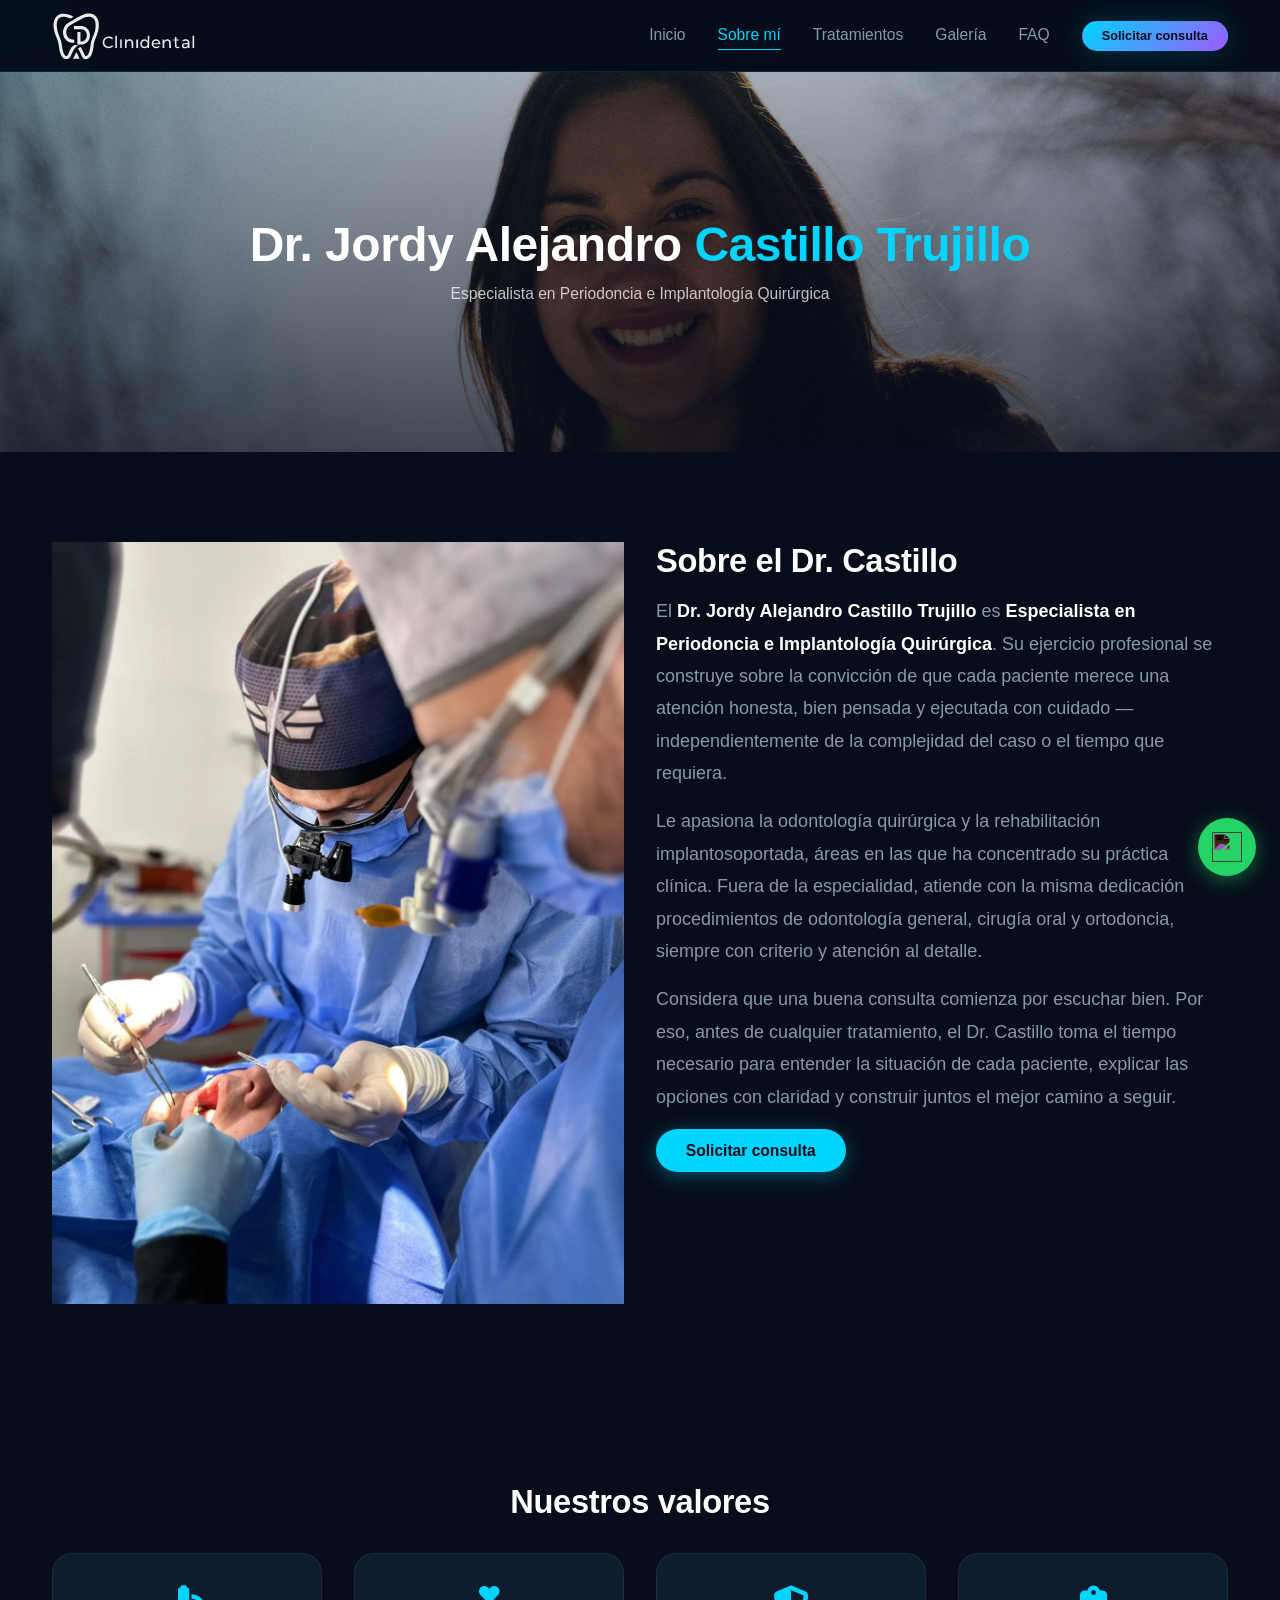
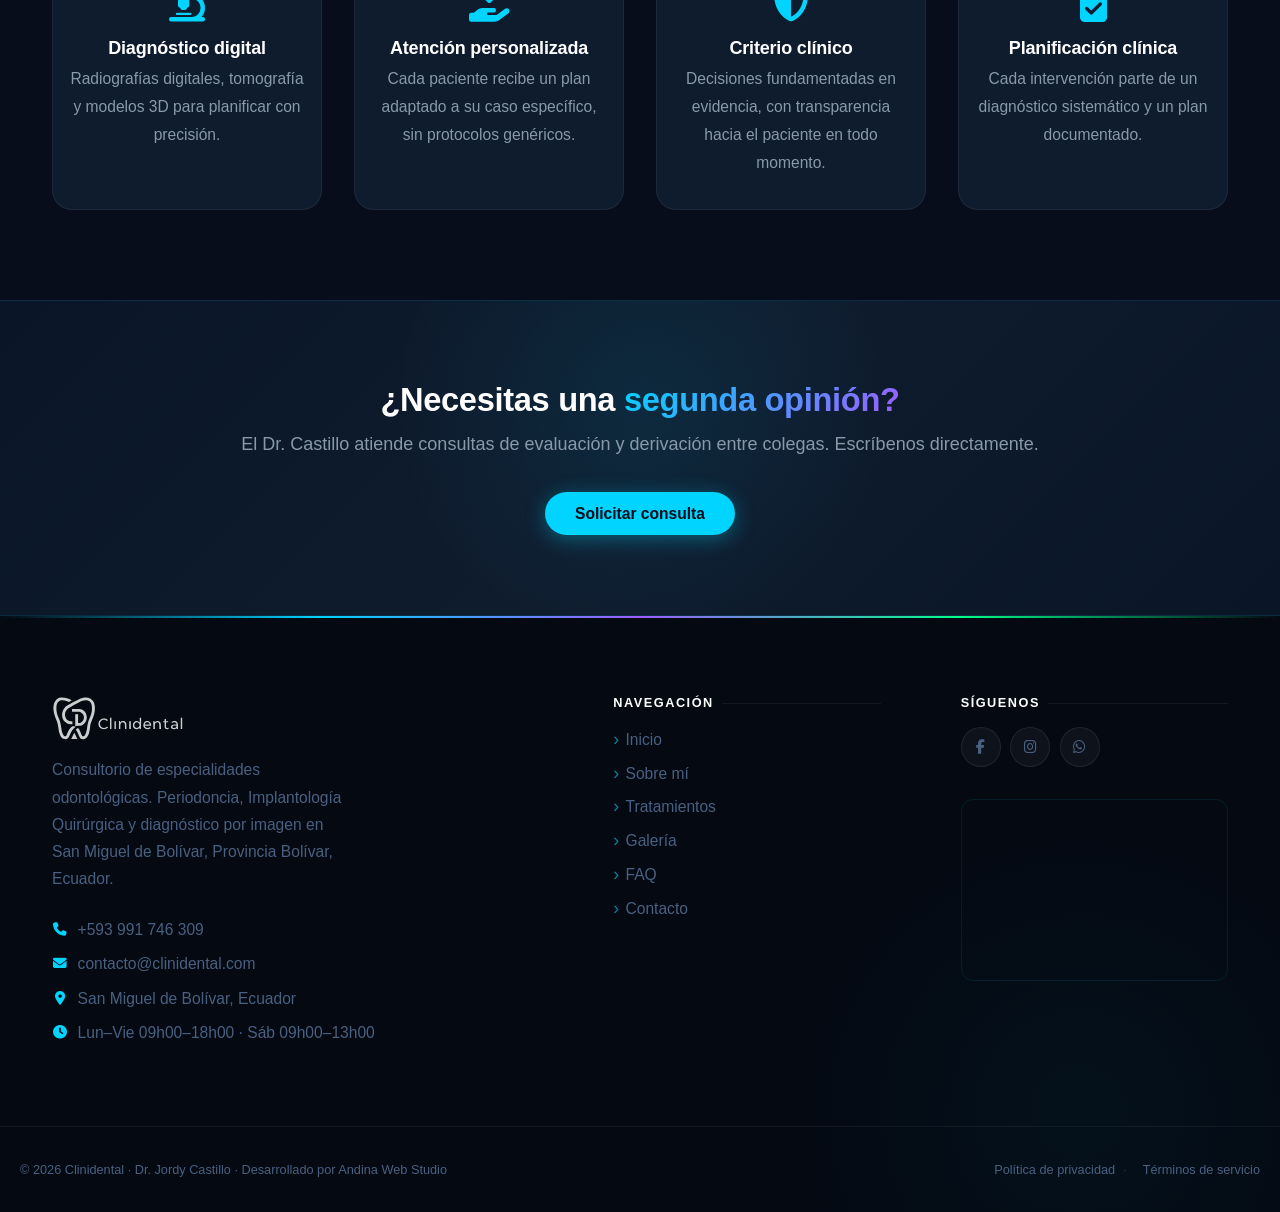
==== about.html @ 0b5e497c "Clinidental v3 - proyecto completo" ====
<!doctype html>
<html lang="es">

<head>
    <!-- META & SEO -->
    <meta charset="utf-8">
    <meta name="viewport" content="width=device-width, initial-scale=1">
    <title>Dr. Jordy Alejandro Castillo Trujillo — Especialista en Periodoncia e Implantología | Clinidental</title>
    <meta name="description" content="Conoce la trayectoria del Dr. Jordy Alejandro Castillo Trujillo, Especialista en Periodoncia e Implantología Quirúrgica. Formación académica, tecnología 3D y atención en toda la Provincia Bolívar, Ecuador.">
    <meta name="keywords" content="Dr Jordy Castillo Trujillo, odontólogo especialista Bolívar, periodoncista Ecuador, implantólogo San Miguel Bolívar, especialista encías Ecuador, odontólogo Guaranda">
    <meta name="author" content="Dr. Jordy Alejandro Castillo Trujillo — Clinidental">
    <meta name="robots" content="index, follow">
    <meta name="geo.region" content="EC-B">
    <meta name="geo.placename" content="San Miguel de Bolívar, Provincia Bolívar, Ecuador">
    <link rel="canonical" href="https://clinidental.com/about.html">

    <!-- Open Graph -->
    <meta property="og:title" content="Dr. Jordy Alejandro Castillo Trujillo — Especialista en Periodoncia e Implantología | Clinidental">
    <meta property="og:description" content="Conoce la trayectoria del Dr. Jordy Alejandro Castillo Trujillo, Especialista en Periodoncia e Implantología Quirúrgica. Formación académica, tecnología 3D y atención en toda la Provincia Bolívar, Ecuador.">
    <meta property="og:image" content="assets/img/doctor/doctor.webp">
    <meta property="og:type" content="profile">
    <meta property="og:url" content="https://clinidental.com/about.html">
    <meta property="og:locale" content="es_EC">
    <meta property="og:site_name" content="Clinidental">

    <!-- Twitter Card -->
    <meta name="twitter:card" content="summary_large_image">
    <meta name="twitter:title" content="Dr. Jordy Alejandro Castillo Trujillo — Especialista en Periodoncia e Implantología | Clinidental">
    <meta name="twitter:description" content="Conoce la trayectoria del Dr. Jordy Alejandro Castillo Trujillo, Especialista en Periodoncia e Implantología Quirúrgica. Formación académica, tecnología 3D y atención en toda la Provincia Bolívar, Ecuador.">
    <meta name="twitter:image" content="assets/img/doctor/doctor.webp">

    <!-- FAVICONS -->
    <link rel="apple-touch-icon" sizes="180x180" href="assets/favicon/apple-touch-icon.png">
    <link rel="icon" type="image/png" sizes="32x32" href="assets/favicon/favicon-32x32.png">
    <link rel="icon" type="image/png" sizes="16x16" href="assets/favicon/favicon-16x16.png">
    <link rel="manifest" href="assets/favicon/site.webmanifest">
    <meta name="theme-color" content="#0077b6">

    <!-- Google Fonts -->
    <link rel="preconnect" href="https://fonts.googleapis.com">
    <link rel="preconnect" href="https://fonts.gstatic.com" crossorigin>
    <link href="https://fonts.googleapis.com/css2?family=Inter:wght@400;600;700&family=Poppins:wght@500;600;700&display=swap"
        rel="stylesheet">

    <!-- Font Awesome -->
    <link rel="stylesheet" href="https://cdnjs.cloudflare.com/ajax/libs/font-awesome/6.5.0/css/all.min.css">

    <!-- CSS -->
    <link rel="stylesheet" href="css/base.css">
    <link rel="stylesheet" href="css/layout.css">
    <link rel="stylesheet" href="css/components.css">
    <link rel="stylesheet" href="css/utilities.css">
    <link rel="stylesheet" href="css/themes.css">

    <!-- Schema.org — Person (Doctor) -->
    <script type="application/ld+json">
    {
        "@context": "https://schema.org",
        "@type": "Person",
        "name": "Dr. Jordy Alejandro Castillo Trujillo",
        "jobTitle": "Especialista en Periodoncia e Implantología Quirúrgica",
        "worksFor": {
            "@type": "Dentist",
            "name": "Clinidental",
            "url": "https://clinidental.com"
        },
        "medicalSpecialty": ["Periodoncia", "Implantología Quirúrgica"],
        "alumniOf": ["Universidad de Cuenca", "Universidad Central del Ecuador"],
        "url": "https://clinidental.com/about.html",
        "image": "https://clinidental.com/assets/img/doctor/doctor.webp",
        "address": {
            "@type": "PostalAddress",
            "addressLocality": "San Miguel de Bolívar",
            "addressRegion": "Bolívar",
            "addressCountry": "EC"
        },
        "telephone": "+593991746309",
        "email": "contacto@clinidental.com",
        "areaServed": ["Guaranda", "San Miguel de Bolívar", "Chillanes", "Echeandia", "Las Naves", "Caluma", "Provincia Bolívar"]
    }
    </script>
</head>

<body>

    <a class="skip-link" href="#main">Saltar al contenido principal</a>

    <!-- HEADER -->
    <header class="site-header">
        <div class="header-inner container">
            <a class="logo" href="index.html" aria-label="Ir al inicio">
                <img src="assets/img/logo/logo.svg" alt="Logotipo Clinidental" height="50">
            </a>
            <nav class="site-nav" aria-label="Menú principal">
                <button class="nav-toggle" aria-controls="primary-navigation" aria-expanded="false" aria-label="Abrir menú">
                    <i class="fas fa-bars" aria-hidden="true"></i>
                </button>
                <ul id="primary-navigation" class="nav-links" hidden role="list">
                    <li><a href="index.html">Inicio</a></li>
                    <li><a href="about.html" aria-current="page">Sobre mí</a></li>
                    <li><a href="services.html">Tratamientos</a></li>
                    <li><a href="galeria.html">Galería</a></li>
                    <li><a href="faq.html">FAQ</a></li>
                    <li><a href="contact.html" class="btn btn-accent">Solicitar consulta</a></li>
                </ul>
            </nav>
        </div>
    </header>

    <!-- MAIN (hero incluido aquí dentro) -->
    <main id="main">

        <!-- HERO -->
        <section class="hero hero-small" aria-label="Portada sobre el doctor"
            style="background-image: url('assets/img/hero/clinidental-hero.webp'); background-position: center;">
            <div class="overlay" aria-hidden="true"></div>
            <div class="hero-content container text-center">
                <h1>Dr. Jordy Alejandro <span>Castillo Trujillo</span></h1>
                <p class="lead">Especialista en Periodoncia e Implantología Quirúrgica</p>
            </div>
        </section>

        <!-- BIO -->
        <section class="section bio" aria-labelledby="bio-title">
            <div class="container bio-inner grid grid-2">

                <div class="bio-img">
                    <img src="assets/img/doctor/doctor.webp"
                        alt="Dr. Jordy Alejandro Castillo Trujillo, odontólogo principal de Clinidental"
                        loading="lazy">
                </div>

                <div class="bio-content">
                    <h2 id="bio-title">Sobre el Dr. Castillo</h2>
                    <p>
                        El <strong>Dr. Jordy Alejandro Castillo Trujillo</strong> es
                        <strong>Especialista en Periodoncia e Implantología Quirúrgica</strong>.
                        Su ejercicio profesional se construye sobre la convicción de que
                        cada paciente merece una atención honesta, bien pensada y
                        ejecutada con cuidado — independientemente de la complejidad
                        del caso o el tiempo que requiera.
                    </p>
                    <p>
                        Le apasiona la odontología quirúrgica y la rehabilitación
                        implantosoportada, áreas en las que ha concentrado su
                        práctica clínica. Fuera de la especialidad, atiende con la
                        misma dedicación procedimientos de odontología general,
                        cirugía oral y ortodoncia, siempre con criterio y atención al detalle.
                    </p>
                    <p>
                        Considera que una buena consulta comienza por escuchar bien.
                        Por eso, antes de cualquier tratamiento, el Dr. Castillo
                        toma el tiempo necesario para entender la situación de cada
                        paciente, explicar las opciones con claridad y construir
                        juntos el mejor camino a seguir.
                    </p>
                    <a href="contact.html" class="btn btn-primary">Solicitar consulta</a>
                </div>

            </div>
        </section>


        <!-- VALORES -->
        <section class="section valores" aria-labelledby="valores-title">
            <div class="container text-center">
                <h2 id="valores-title">Nuestros valores</h2>
                <div class="grid grid-4 mt-md">

                    <article class="valor">
                        <i class="fas fa-microscope fa-2x" aria-hidden="true"></i>
                        <h3>Diagnóstico digital</h3>
                        <p>Radiografías digitales, tomografía y modelos 3D para planificar con precisión.</p>
                    </article>

                    <article class="valor">
                        <i class="fas fa-hand-holding-heart fa-2x" aria-hidden="true"></i>
                        <h3>Atención personalizada</h3>
                        <p>Cada paciente recibe un plan adaptado a su caso específico, sin protocolos genéricos.</p>
                    </article>

                    <article class="valor">
                        <i class="fas fa-shield-alt fa-2x" aria-hidden="true"></i>
                        <h3>Criterio clínico</h3>
                        <p>Decisiones fundamentadas en evidencia, con transparencia hacia el paciente en todo momento.</p>
                    </article>

                    <article class="valor">
                        <i class="fas fa-clipboard-check fa-2x" aria-hidden="true"></i>
                        <h3>Planificación clínica</h3>
                        <p>Cada intervención parte de un diagnóstico sistemático y un plan documentado.</p>
                    </article>

                </div>
            </div>
        </section>

        <!-- CTA FINAL -->
        <section class="section cta-final text-center">
            <div class="container">
                <h2>¿Necesitas una <span class="text-gradient">segunda opinión?</span></h2>
                <p>El Dr. Castillo atiende consultas de evaluación y derivación entre colegas. Escríbenos directamente.</p>
                <a href="contact.html" class="btn btn-primary">Solicitar consulta</a>
            </div>
        </section>

    </main>

    <!-- FOOTER -->
    <footer class="site-footer">
        <div class="container">
            <div class="footer-inner">

                <div class="footer-brand">
                    <a class="logo" href="index.html" aria-label="Ir al inicio">
                        <img src="assets/img/logo/logo.svg" alt="Logotipo Clinidental" height="46">
                    </a>
                    <p>Consultorio de especialidades odontológicas. Periodoncia, Implantología Quirúrgica y diagnóstico por imagen en San Miguel de Bolívar, Provincia Bolívar, Ecuador.</p>
                    <div class="footer-contact">
                        <div class="footer-contact-item">
                            <i class="fas fa-phone" aria-hidden="true"></i>
                            <a href="tel:+593991746309">+593 991 746 309</a>
                        </div>
                        <div class="footer-contact-item">
                            <i class="fas fa-envelope" aria-hidden="true"></i>
                            <a href="mailto:contacto@clinidental.com">contacto@clinidental.com</a>
                        </div>
                        <div class="footer-contact-item">
                            <i class="fas fa-map-marker-alt" aria-hidden="true"></i>
                            <span>San Miguel de Bolívar, Ecuador</span>
                        </div>
                        <div class="footer-contact-item">
                            <i class="fas fa-clock" aria-hidden="true"></i>
                            <span>Lun–Vie 09h00–18h00 &middot; Sáb 09h00–13h00</span>
                        </div>
                    </div>
                </div>

                <div>
                    <h4>Navegación</h4>
                    <ul role="list" class="footer-links">
                        <li><a href="index.html">Inicio</a></li>
                        <li><a href="about.html">Sobre mí</a></li>
                        <li><a href="services.html">Tratamientos</a></li>
                        <li><a href="galeria.html">Galería</a></li>
                        <li><a href="faq.html">FAQ</a></li>
                        <li><a href="contact.html">Contacto</a></li>
                    </ul>
                </div>

                <div>
                    <h4>Síguenos</h4>
                    <div class="footer-social">
                        <a href="https://www.facebook.com/jordy.castillo.5?locale=es_LA"
                            target="_blank" rel="noopener noreferrer" aria-label="Facebook">
                            <i class="fab fa-facebook-f" aria-hidden="true"></i>
                        </a>
                        <a href="https://www.instagram.com/jordano_castill"
                            target="_blank" rel="noopener noreferrer" aria-label="Instagram">
                            <i class="fab fa-instagram" aria-hidden="true"></i>
                        </a>
                        <a href="https://wa.me/593991746309"
                            target="_blank" rel="noopener noreferrer" aria-label="WhatsApp">
                            <i class="fab fa-whatsapp" aria-hidden="true"></i>
                        </a>
                    </div>
                    <div class="footer-map mt-md">
                        <iframe
                            src="https://www.google.com/maps/embed?pb=!1m18!1m12!1m3!1d3988.0449088263476!2d-79.04578632504445!3d-1.7083699362330471!2m3!1f0!2f0!3f0!3m2!1i1024!2i768!4f13.1!3m3!1m2!1s0x91d32300377db3b9%3A0xa3e906479cc55556!2sCLINIDENTAL!5e0!3m2!1ses-419!2sec!4v1757644639689!5m2!1ses-419!2sec"
                            width="100%" height="180" style="border:0;" allowfullscreen="" loading="lazy"
                            referrerpolicy="no-referrer-when-downgrade"
                            title="Ubicación de Clinidental en Google Maps">
                        </iframe>
                    </div>
                </div>

            </div>
        </div>

        <hr class="footer-divider">

        <div class="footer-bottom container">
            <p>&copy; <span id="year"></span> Clinidental &middot; Dr. Jordy Castillo &middot;
               Desarrollado por <a href="https://andinawebstudio.com" target="_blank" rel="noopener noreferrer">Andina Web Studio</a></p>
            <div class="footer-bottom-links">
                <a href="#" id="open-privacy">Política de privacidad</a>
                <a href="#" id="open-terms">Términos de servicio</a>
            </div>
        </div>
    </footer>

    <!-- BOTÓN FLOTANTE WHATSAPP -->
    <a href="https://wa.me/593991746309" class="whatsapp-float" target="_blank"
        rel="noopener noreferrer" aria-label="Contactar por WhatsApp">
        <img src="https://cdn.jsdelivr.net/gh/simple-icons/simple-icons/icons/whatsapp.svg" alt="" aria-hidden="true">
    </a>

    <!-- MODALES -->
    <div id="privacy-modal" class="modal" role="dialog" aria-modal="true" aria-labelledby="privacy-title">
        <div class="modal-content">
            <button class="close" aria-label="Cerrar">&times;</button>
            <h2 id="privacy-title">Política de Privacidad</h2>
            <p>En <strong>Clinidental</strong> respetamos y protegemos la privacidad de nuestros pacientes y usuarios.
                Esta Política de Privacidad explica cómo recopilamos, usamos y protegemos su información personal.</p>
            <h3>1. Información que recopilamos</h3>
            <ul>
                <li>Datos de contacto (nombre, teléfono, correo electrónico).</li>
                <li>Información médica básica proporcionada por el paciente para agendar citas.</li>
                <li>Datos de navegación en el sitio web.</li>
            </ul>
            <h3>2. Uso de la información</h3>
            <p>Utilizamos la información para:</p>
            <ul>
                <li>Agendar y gestionar citas odontológicas.</li>
                <li>Enviar recordatorios y confirmaciones a través de WhatsApp, SMS o correo electrónico.</li>
                <li>Mejorar la experiencia de nuestros pacientes en el sitio web.</li>
            </ul>
            <h3>3. Confidencialidad y seguridad</h3>
            <p>Los datos personales son tratados de manera confidencial y segura, conforme a la legislación ecuatoriana
                sobre protección de datos.</p>
            <h3>4. Derechos del paciente</h3>
            <p>Usted puede solicitar en cualquier momento la rectificación o eliminación de su información escribiendo a
                <a href="mailto:contacto@clinidental.com">contacto@clinidental.com</a>.
            </p>
        </div>
    </div>

    <div id="terms-modal" class="modal" role="dialog" aria-modal="true" aria-labelledby="terms-title">
        <div class="modal-content">
            <button class="close" aria-label="Cerrar">&times;</button>
            <h2 id="terms-title">Términos de Servicio</h2>
            <p>Estos Términos regulan el uso del sitio web de <strong>Clinidental</strong> y la reserva de citas en línea.</p>
            <h3>1. Uso del sitio</h3>
            <p>El sitio tiene como fin brindar información sobre servicios odontológicos y permitir a los usuarios
                agendar citas en línea.</p>
            <h3>2. Reservas y confirmaciones</h3>
            <ul>
                <li>Las citas solicitadas en línea están sujetas a confirmación por parte del equipo de Clinidental.</li>
                <li>El paciente recibirá confirmación vía WhatsApp, llamada o correo electrónico.</li>
            </ul>
            <h3>3. Cancelaciones</h3>
            <p>En caso de no poder asistir a una cita, solicitamos avisar con al menos 24 horas de anticipación.</p>
            <h3>4. Responsabilidad</h3>
            <p>La información contenida en este sitio es de carácter informativo. Los diagnósticos y tratamientos
                definitivos se realizan de manera presencial.</p>
            <h3>5. Contacto</h3>
            <p>Para consultas adicionales, puede comunicarse con nosotros a través del correo
                <a href="mailto:contacto@clinidental.com">contacto@clinidental.com</a> o vía WhatsApp al
                <a href="https://wa.me/593991746309" target="_blank" rel="noopener noreferrer">+593 99 174 6309</a>.
            </p>
        </div>
    </div>

    <!-- JS -->
    <script src="js/main.js" defer></script>

</body>

</html>
---- css/base.css ----
/* ============================================================
   base.css — Reset + Variables — Clinidental v2
   Concepto: "Precision Dark" — Moderno · Tecnológico · Quirúrgico
   ============================================================ */


/* ── 1. BOX SIZING ──────────────────────────────────────────── */
*, *::before, *::after { box-sizing: border-box; }


/* ── 2. VARIABLES GLOBALES ──────────────────────────────────── */
:root {

    /* ── Paleta "Precision Dark" ── */
    --color-bg:          #070d1a;   /* negro azulado — base oscura        */
    --color-surface:     #0f1c2e;   /* superficie de cards                */
    --color-surface-2:   #162338;   /* superficie elevada                 */
    --color-border:      rgba(0, 212, 255, 0.12); /* borde cian sutil    */
    --color-border-soft: rgba(255,255,255,0.06);  /* borde muy sutil     */

    /* Colores de marca */
    --color-primary:     #00d4ff;   /* cian eléctrico — tecnología        */
    --color-primary-dark:#0099cc;   /* cian oscuro para hovers            */
    --color-secondary:   #7c3aed;   /* violeta quirúrgico — premium       */
    --color-secondary-light: #9d5cff;
    --color-accent:      #00ff88;   /* verde neón — salud, 3D             */
    --color-accent-dark: #00cc6a;
    --color-coral:       #ff6b6b;   /* coral — urgencia, CTAs             */

    /* Texto */
    --color-text:        #e2e8f0;   /* blanco suave — lectura cómoda      */
    --color-text-muted:  #8899aa;   /* texto secundario                   */
    --color-text-dim:    #4a6080;   /* texto muy sutil                    */
    --color-white:       #ffffff;

    /* Alias para componentes claros (si se usan en secciones blancas) */
    --color-dark:        #e2e8f0;
    --color-muted:       #8899aa;
    --color-light:       #0f1c2e;
    --color-gray:        #8899aa;

    /* Tipografía */
    --font-heading: 'Syne', 'Arial Black', sans-serif;
    --font-body:    'DM Sans', 'Arial', sans-serif;

    /* Escala tipográfica fluida */
    --fs-xs:   clamp(0.72rem,  0.70rem + 0.12vw, 0.82rem);
    --fs-sm:   clamp(0.875rem, 0.84rem + 0.18vw, 0.975rem);
    --fs-base: clamp(1rem,     0.96rem + 0.22vw, 1.125rem);
    --fs-lg:   clamp(1.2rem,   1.10rem + 0.50vw, 1.5rem);
    --fs-xl:   clamp(1.6rem,   1.40rem + 0.80vw, 2.2rem);
    --fs-xxl:  clamp(2.2rem,   1.70rem + 1.80vw, 3.8rem);
    --fs-hero: clamp(2.8rem,   2.00rem + 3.00vw, 5.5rem);

    /* Espaciado */
    --space-xs:  0.5rem;
    --space-sm:  1rem;
    --space-md:  2rem;
    --space-lg:  3rem;
    --space-xl:  5rem;
    --space-xxl: 8rem;

    /* Secciones */
    --section-padding: clamp(4rem, 7vw, 7rem);

    /* Radios */
    --radius-sm:    6px;
    --radius-md:    12px;
    --radius-lg:    20px;
    --radius-xl:    32px;
    --radius-round: 9999px;

    /* Sombras con color de marca */
    --shadow-sm:      0 2px 8px  rgba(0, 0, 0, 0.4);
    --shadow-md:      0 8px 24px rgba(0, 0, 0, 0.5);
    --shadow-lg:      0 20px 60px rgba(0, 0, 0, 0.6);
    --shadow-cyan:    0 0 30px rgba(0, 212, 255, 0.20);
    --shadow-violet:  0 0 30px rgba(124, 58, 237, 0.25);
    --shadow-green:   0 0 30px rgba(0, 255, 136, 0.20);

    /* Glows para efectos neón */
    --glow-cyan:   0 0 20px rgba(0, 212, 255, 0.4),
                   0 0 60px rgba(0, 212, 255, 0.15);
    --glow-violet: 0 0 20px rgba(124, 58, 237, 0.4),
                   0 0 60px rgba(124, 58, 237, 0.15);
    --glow-green:  0 0 20px rgba(0, 255, 136, 0.4),
                   0 0 60px rgba(0, 255, 136, 0.15);

    /* Layout */
    --container-width: 1240px;
    --header-height:   72px;

    /* Transición */
    --transition:      260ms ease;
    --transition-slow: 500ms ease;
}


/* ── 3. RESET ───────────────────────────────────────────────── */

html {
    font-size: 16px;
    scroll-padding-top: var(--header-height);
    -webkit-text-size-adjust: 100%;
}

body, h1,h2,h3,h4,h5,h6, p, figure, blockquote, dl, dd {
    margin: 0;
}

body {
    min-height: 100vh;
    line-height: 1.65;
    font-family: var(--font-body);
    font-size: var(--fs-base);
    color: var(--color-text);
    background-color: var(--color-bg);
    -webkit-font-smoothing: antialiased;
    -moz-osx-font-smoothing: grayscale;
    overflow-x: hidden;
}

ul[role="list"], ol[role="list"] {
    list-style: none;
    margin: 0;
    padding: 0;
}

img, picture, video, canvas, svg {
    display: block;
    max-width: 100%;
    height: auto;
}

input, button, textarea, select {
    font: inherit;
    color: inherit;
}

button {
    background: none;
    border: none;
    cursor: pointer;
    padding: 0;
}

a {
    color: inherit;
    text-decoration: none;
}

hr {
    border: none;
    border-top: 1px solid var(--color-border);
    margin: var(--space-md) 0;
}

pre, code {
    font-family: ui-monospace, 'Cascadia Code', monospace;
    font-size: 0.9em;
}


/* ── 4. TIPOGRAFÍA ──────────────────────────────────────────── */

h1,h2,h3,h4,h5,h6 {
    font-family: var(--font-heading);
    font-weight: 700;
    line-height: 1.15;
    color: var(--color-white);
    letter-spacing: -0.01em;
}

h1 { font-size: var(--fs-xxl); }
h2 { font-size: var(--fs-xl); margin-bottom: var(--space-sm); }
h3 { font-size: var(--fs-lg); }
h4 { font-size: var(--fs-base); }

p {
    font-size: var(--fs-base);
    color: var(--color-text-muted);
}

/* Párrafos en flujo de texto */
article p, .bio-content p, .sobre-mi-content p,
.accordion-body p, .modal-content p {
    margin-bottom: var(--space-sm);
    line-height: 1.8;
}

strong { font-weight: 700; color: var(--color-white); }

/* Subtítulo de sección */
.section-subtitle {
    font-size: var(--fs-base);
    color: var(--color-text-muted);
    max-width: 640px;
    margin: 0.5rem auto var(--space-md);
    line-height: 1.75;
}

/* Tag / etiqueta sobre títulos */
.section-tag {
    display: inline-flex;
    align-items: center;
    gap: 0.4rem;
    font-family: var(--font-body);
    font-size: var(--fs-xs);
    font-weight: 700;
    letter-spacing: 0.12em;
    text-transform: uppercase;
    color: var(--color-primary);
    background: rgba(0, 212, 255, 0.08);
    border: 1px solid rgba(0, 212, 255, 0.20);
    padding: 0.3rem 0.9rem;
    border-radius: var(--radius-round);
    margin-bottom: 0.75rem;
}

.section-tag--violet {
    color: var(--color-secondary-light);
    background: rgba(124, 58, 237, 0.08);
    border-color: rgba(124, 58, 237, 0.20);
}

.section-tag--green {
    color: var(--color-accent);
    background: rgba(0, 255, 136, 0.08);
    border-color: rgba(0, 255, 136, 0.20);
}


/* ── 5. CONTENEDOR ──────────────────────────────────────────── */

.container {
    max-width: var(--container-width);
    margin-inline: auto;
    padding-inline: var(--space-md);
}

@media (max-width: 480px) {
    .container { padding-inline: var(--space-sm); }
}

.section {
    padding-block: var(--section-padding);
}

/* Sección con fondo de superficie (no el bg base) */
.section--surface {
    background: var(--color-surface);
}

/* Separador decorativo entre secciones */
.section-divider {
    height: 1px;
    background: linear-gradient(
        90deg,
        transparent 0%,
        var(--color-primary) 30%,
        var(--color-secondary) 70%,
        transparent 100%
    );
    opacity: 0.3;
    margin: 0;
}


/* ── 6. ACCESIBILIDAD ───────────────────────────────────────── */

:focus-visible {
    outline: 2px solid var(--color-primary);
    outline-offset: 3px;
    border-radius: var(--radius-sm);
}

:focus:not(:focus-visible) { outline: none; }

.skip-link {
    position: fixed;
    top: -100%;
    left: var(--space-sm);
    z-index: 99999;
    background: var(--color-primary);
    color: var(--color-bg);
    font-weight: 700;
    font-size: var(--fs-sm);
    padding: 0.6rem 1.2rem;
    border-radius: var(--radius-md);
    transition: top var(--transition);
}

.skip-link:focus { top: var(--space-sm); }

.sr-only {
    position: absolute;
    width: 1px; height: 1px;
    padding: 0; margin: -1px;
    overflow: hidden;
    clip: rect(0,0,0,0);
    white-space: nowrap;
    border-width: 0;
}

@media (prefers-reduced-motion: reduce) {
    *, *::before, *::after {
        animation-duration: 0.01ms !important;
        animation-iteration-count: 1 !important;
        transition-duration: 0.01ms !important;
    }
}


/* ── 7. UTILIDADES RÁPIDAS ──────────────────────────────────── */

.text-center  { text-align: center; }
.text-left    { text-align: left; }
.text-right   { text-align: right; }
.text-primary { color: var(--color-primary) !important; }
.text-accent  { color: var(--color-accent) !important; }
.text-violet  { color: var(--color-secondary-light) !important; }
.text-muted   { color: var(--color-text-muted) !important; }
.text-white   { color: var(--color-white) !important; }

.mt-xs { margin-top: var(--space-xs) !important; }
.mt-sm { margin-top: var(--space-sm) !important; }
.mt-md { margin-top: var(--space-md) !important; }
.mt-lg { margin-top: var(--space-lg) !important; }
.mt-xl { margin-top: var(--space-xl) !important; }

.mb-sm { margin-bottom: var(--space-sm) !important; }
.mb-md { margin-bottom: var(--space-md) !important; }
.mb-lg { margin-bottom: var(--space-lg) !important; }

.mx-auto { margin-inline: auto !important; }
.w-100   { width: 100% !important; }
.hidden  { display: none !important; }

.d-flex         { display: flex !important; }
.flex-center    { display: flex !important; align-items: center !important; justify-content: center !important; }
.items-center   { align-items: center !important; }
.justify-center { justify-content: center !important; }
.gap-sm         { gap: var(--space-sm) !important; }
.gap-md         { gap: var(--space-md) !important; }

@media (max-width: 768px) { .hide-mobile { display: none !important; } }
@media (min-width: 769px) { .hide-desktop { display: none !important; } }


/* ── PULIDO FASE 4 ──────────────────────────────────────────── */

/* Selección de texto con color de marca */
::selection {
    background: rgba(0, 212, 255, 0.25);
    color: var(--color-white);
}

::-moz-selection {
    background: rgba(0, 212, 255, 0.25);
    color: var(--color-white);
}

/* Scrollbar personalizada (Chrome, Edge, Safari) */
::-webkit-scrollbar {
    width: 8px;
    height: 8px;
}

::-webkit-scrollbar-track {
    background: var(--color-bg);
}

::-webkit-scrollbar-thumb {
    background: rgba(0, 212, 255, 0.25);
    border-radius: var(--radius-round);
    border: 2px solid var(--color-bg);
    transition: background var(--transition);
}

::-webkit-scrollbar-thumb:hover {
    background: rgba(0, 212, 255, 0.5);
}

/* Firefox */
* {
    scrollbar-width: thin;
    scrollbar-color: rgba(0, 212, 255, 0.25) var(--color-bg);
}

/* Estilos de impresión */
@media print {
    .site-header,
    .whatsapp-float,
    .nav-toggle,
    .hero-particles,
    .section-divider,
    footer .footer-map,
    footer .footer-social {
        display: none !important;
    }

    body {
        background: #fff;
        color: #000;
        font-size: 12pt;
    }

    h1, h2, h3 { color: #000; page-break-after: avoid; }
    p, li       { color: #333; line-height: 1.5; }

    a::after {
        content: ' (' attr(href) ')';
        font-size: 0.75em;
        color: #666;
    }

    .hero-full, .hero-small {
        background: #f0f0f0 !important;
        min-height: auto !important;
        padding: 2rem !important;
        color: #000 !important;
    }

    .hero-title, .hero-subtitle, .lead { color: #000 !important; }

    .btn {
        border: 1px solid #000 !important;
        background: transparent !important;
        color: #000 !important;
        padding: 0.3rem 0.6rem;
    }

    .card, .service-rich-card, .reseña-card {
        border: 1px solid #ccc !important;
        background: #fff !important;
        box-shadow: none !important;
        break-inside: avoid;
    }

    .modal, .lightbox, .galeria-lightbox { display: none !important; }
}
---- css/layout.css ----
/* ============================================================
   layout.css — Header / Nav / Hero / Grid / Footer — v2
   ============================================================ */


/* ── 1. HEADER ──────────────────────────────────────────────── */

.site-header {
    position: sticky;
    top: 0;
    z-index: 9000;
    height: var(--header-height);
    background: rgba(7, 13, 26, 0.85);
    backdrop-filter: blur(20px);
    -webkit-backdrop-filter: blur(20px);
    border-bottom: 1px solid var(--color-border);
    transition: box-shadow var(--transition), background var(--transition);
}

.site-header.scrolled {
    background: rgba(7, 13, 26, 0.97);
    box-shadow: 0 4px 30px rgba(0, 0, 0, 0.5),
                0 1px 0 rgba(0, 212, 255, 0.1);
}

.header-inner {
    height: 100%;
    display: flex;
    align-items: center;
    justify-content: space-between;
    gap: var(--space-sm);
}

/* Logo */
.logo img {
    height: 48px;
    width: auto;
    filter: brightness(0) invert(1);
    opacity: 0.92;
    transition: opacity var(--transition), filter var(--transition);
}

.logo:hover img {
    opacity: 1;
    filter: brightness(0) invert(1) drop-shadow(0 0 8px rgba(0,212,255,0.6));
}


/* ── 2. NAVEGACIÓN ──────────────────────────────────────────── */

.site-nav { position: relative; }

.nav-links {
    display: flex;
    align-items: center;
    gap: 2rem;
    list-style: none;
    margin: 0;
    padding: 0;
}

.nav-links[hidden] { display: none; }

.nav-links a {
    font-weight: 500;
    font-size: var(--fs-sm);
    color: var(--color-text-muted);
    padding: 0.2rem 0;
    position: relative;
    transition: color var(--transition);
}

.nav-links a::after {
    content: '';
    position: absolute;
    bottom: -3px;
    left: 0;
    width: 0;
    height: 1px;
    background: var(--color-primary);
    box-shadow: var(--glow-cyan);
    border-radius: var(--radius-round);
    transition: width var(--transition);
}

.nav-links a:hover,
.nav-links a[aria-current="page"] {
    color: var(--color-primary);
}

.nav-links a:hover::after,
.nav-links a[aria-current="page"]::after {
    width: 100%;
}

/* CTA del nav */
.nav-links .btn-accent {
    padding: 0.5rem 1.2rem;
    border-radius: var(--radius-round);
    font-weight: 600;
    font-size: var(--fs-xs);
    background: linear-gradient(135deg, var(--color-primary), var(--color-secondary-light));
    color: var(--color-bg);
    box-shadow: var(--shadow-cyan);
    transition: opacity var(--transition), transform var(--transition), box-shadow var(--transition);
}

.nav-links .btn-accent:hover {
    opacity: 0.9;
    transform: translateY(-2px);
    box-shadow: var(--glow-cyan);
    color: var(--color-bg);
}

.nav-links .btn-accent::after { display: none; }

/* Hamburguesa */
.nav-toggle {
    display: none;
    font-size: 1.4rem;
    color: var(--color-text);
    padding: 0.4rem;
    border-radius: var(--radius-sm);
    transition: color var(--transition), background var(--transition);
}

.nav-toggle:hover {
    color: var(--color-primary);
    background: rgba(0, 212, 255, 0.08);
}

/* Mobile nav */
@media (max-width: 768px) {
    .nav-toggle { display: flex; align-items: center; justify-content: center; }

    .nav-links {
        position: absolute;
        top: calc(100% + 0.75rem);
        right: 0;
        background: var(--color-surface);
        flex-direction: column;
        align-items: stretch;
        padding: var(--space-sm);
        gap: 0.25rem;
        width: 260px;
        border-radius: var(--radius-lg);
        border: 1px solid var(--color-border);
        box-shadow: var(--shadow-lg), var(--shadow-cyan);
        display: none;
    }

    .nav-links[hidden] { display: none; }
    .nav-links.show    { display: flex !important; }

    .nav-links a {
        padding: 0.7rem 0.75rem;
        border-radius: var(--radius-sm);
        color: var(--color-text-muted);
    }

    .nav-links a:hover {
        background: rgba(0, 212, 255, 0.06);
        color: var(--color-primary);
    }

    .nav-links a::after { display: none; }
    .nav-links .btn-accent { text-align: center; justify-content: center; margin-top: 0.25rem; }
}

@media (min-width: 769px) {
    .nav-links, .nav-links[hidden] { display: flex !important; }
    .nav-toggle { display: none !important; }
    .nav-links {
        position: static; background: none; flex-direction: row;
        padding: 0; gap: 2rem; width: auto; border: none; box-shadow: none;
    }
}


/* ── 3. HERO ────────────────────────────────────────────────── */

.hero-full, .hero-small {
    position: relative;
    display: flex;
    flex-direction: column;
    align-items: center;
    justify-content: center;
    background-size: cover;
    background-position: center;
    background-repeat: no-repeat;
    overflow: hidden;
    color: var(--color-white);
    text-align: center;
}

.hero-full {
    min-height: 100vh;
    min-height: 100dvh;
}

.hero-small {
    min-height: 380px;
    padding-block: var(--space-xl);
}

@media (max-width: 768px) {
    .hero-small { min-height: 280px; padding-block: var(--space-lg); }
}

/* Overlay oscuro multicapa para el hero */
.hero-full .overlay,
.hero-small .overlay {
    position: absolute;
    inset: 0;
    z-index: 1;
    background:
        linear-gradient(180deg, rgba(7,13,26,0.30) 0%, rgba(7,13,26,0.75) 100%),
        linear-gradient(135deg, rgba(0,212,255,0.08) 0%, rgba(124,58,237,0.08) 100%);
    pointer-events: none;
}

.hero-full .hero-content,
.hero-small .hero-content {
    position: relative;
    z-index: 2;
    max-width: 900px;
    padding: var(--space-md);
    width: 100%;
}

/* Títulos hero */
.hero-title {
    font-size: var(--fs-hero);
    font-weight: 800;
    line-height: 1.0;
    letter-spacing: -0.03em;
    color: var(--color-white);
    margin-bottom: 0.4rem;
    text-shadow: 0 0 40px rgba(0,212,255,0.3);
}

/* Palabra destacada en el hero con gradiente */
.hero-title .highlight {
    background: linear-gradient(135deg, var(--color-primary), var(--color-secondary-light));
    -webkit-background-clip: text;
    -webkit-text-fill-color: transparent;
    background-clip: text;
    text-shadow: none;
}

.hero-subtitle {
    font-size: clamp(1rem, 2vw, 1.3rem);
    color: rgba(255,255,255,0.75);
    font-style: italic;
    margin-bottom: var(--space-sm);
    letter-spacing: 0.02em;
}

/* Especialidad — badge destacado */
.hero-specialty {
    display: inline-flex;
    align-items: center;
    gap: 0.5rem;
    background: rgba(0,212,255,0.10);
    border: 1px solid rgba(0,212,255,0.30);
    border-radius: var(--radius-round);
    padding: 0.4rem 1.2rem;
    font-size: var(--fs-xs);
    font-weight: 700;
    letter-spacing: 0.10em;
    text-transform: uppercase;
    color: var(--color-primary);
    margin-bottom: var(--space-md);
}

.hero-specialty i { font-size: 0.8rem; }

/* Descripción */
.lead {
    font-size: var(--fs-base);
    color: rgba(255,255,255,0.75);
    max-width: 620px;
    margin: 0 auto var(--space-lg);
    line-height: 1.75;
}

/* Estadísticas bajo el CTA */
.hero-stats {
    display: flex;
    justify-content: center;
    gap: var(--space-lg);
    margin-top: var(--space-xl);
    padding-top: var(--space-lg);
    border-top: 1px solid rgba(255,255,255,0.08);
    position: relative;
    z-index: 2;
    width: 100%;
}

.hero-stat { text-align: center; }

.hero-stat-number {
    font-family: var(--font-heading);
    font-size: clamp(1.8rem, 3vw, 2.6rem);
    font-weight: 800;
    background: linear-gradient(135deg, var(--color-primary), var(--color-accent));
    -webkit-background-clip: text;
    -webkit-text-fill-color: transparent;
    background-clip: text;
    display: block;
    line-height: 1;
    margin-bottom: 0.25rem;
}

.hero-stat-label {
    font-size: var(--fs-xs);
    color: rgba(255,255,255,0.5);
    text-transform: uppercase;
    letter-spacing: 0.08em;
}

/* CTA del hero */
.hero-cta {
    display: flex;
    flex-wrap: wrap;
    gap: var(--space-sm);
    justify-content: center;
}

@media (max-width: 480px) {
    .hero-cta { flex-direction: column; align-items: stretch; }
    .hero-cta .btn { width: 100%; justify-content: center; }
    .hero-stats { gap: var(--space-md); flex-wrap: wrap; }
    .hero-title { font-size: 2.4rem; }
}

/* Hero páginas internas */
.hero-small h1 {
    font-size: clamp(1.8rem, 4vw, 3rem);
    color: var(--color-white);
    margin-bottom: 0.5rem;
}

.hero-small h1 span { color: var(--color-primary); }
.hero-small .lead   { margin-bottom: 0; font-size: var(--fs-sm); }


/* ── 4. GRIDS ───────────────────────────────────────────────── */

.grid { display: grid; gap: var(--space-md); }
.grid-2 { grid-template-columns: repeat(2, 1fr); }
.grid-3 { grid-template-columns: repeat(3, 1fr); }
.grid-4 { grid-template-columns: repeat(4, 1fr); }

@media (max-width: 960px) {
    .grid-3 { grid-template-columns: repeat(2, 1fr); }
    .grid-4 { grid-template-columns: repeat(2, 1fr); }
}

@media (max-width: 600px) {
    .grid-2, .grid-3, .grid-4 { grid-template-columns: 1fr; }
}


/* ── 5. FOOTER OSCURO ───────────────────────────────────────── */

.site-footer {
    background: #040912;
    color: var(--color-text-muted);
    padding-top: var(--space-xl);
    position: relative;
    overflow: hidden;
}

/* Línea degradada superior */
.site-footer::before {
    content: '';
    position: absolute;
    top: 0; left: 0; right: 0;
    height: 2px;
    background: linear-gradient(
        90deg,
        transparent 0%,
        var(--color-primary) 25%,
        var(--color-secondary-light) 50%,
        var(--color-accent) 75%,
        transparent 100%
    );
}

/* Luz ambiental de fondo */
.site-footer::after {
    content: '';
    position: absolute;
    width: 600px; height: 600px;
    border-radius: 50%;
    background: radial-gradient(circle, rgba(0,212,255,0.04) 0%, transparent 70%);
    bottom: -200px; right: -100px;
    pointer-events: none;
}

.footer-inner {
    display: grid;
    grid-template-columns: 1.8fr 1fr 1fr;
    gap: var(--space-xl);
    align-items: start;
    padding-bottom: var(--space-xl);
    position: relative; z-index: 1;
}

/* Columna de marca */
.footer-brand { display: flex; flex-direction: column; gap: var(--space-sm); }

.footer-brand .logo img {
    height: 44px; width: auto;
    filter: brightness(0) invert(1);
    opacity: 0.8;
}

.footer-brand p {
    font-size: var(--fs-sm);
    color: var(--color-text-dim);
    line-height: 1.75;
    max-width: 300px;
    margin: 0;
}

/* Contacto en footer */
.footer-contact { display: grid; gap: 0.55rem; margin-top: var(--space-xs); }

.footer-contact-item {
    display: flex;
    align-items: center;
    gap: 0.6rem;
    font-size: var(--fs-sm);
    color: var(--color-text-dim);
}

.footer-contact-item i {
    color: var(--color-primary);
    width: 16px; text-align: center;
    font-size: 0.85rem; flex-shrink: 0;
}

.footer-contact-item a {
    color: var(--color-text-dim);
    transition: color var(--transition);
}

.footer-contact-item a:hover { color: var(--color-primary); }

/* Encabezados columnas */
.site-footer h4 {
    font-family: var(--font-body);
    font-size: var(--fs-xs);
    font-weight: 700;
    color: var(--color-white);
    text-transform: uppercase;
    letter-spacing: 0.12em;
    margin-bottom: var(--space-sm);
    display: flex;
    align-items: center;
    gap: 0.5rem;
}

.site-footer h4::after {
    content: '';
    flex: 1;
    height: 1px;
    background: rgba(255,255,255,0.06);
}

/* Links del footer */
.site-footer a {
    color: var(--color-text-dim);
    transition: color var(--transition), transform var(--transition);
    display: inline-block;
}

.site-footer a:hover { color: var(--color-primary); }

.footer-links { display: grid; gap: 0.5rem; }

.footer-links a {
    font-size: var(--fs-sm);
    display: flex;
    align-items: center;
    gap: 0.4rem;
}

.footer-links a::before {
    content: '›';
    color: var(--color-primary);
    font-size: 1.1rem;
    line-height: 1;
    transition: transform var(--transition);
    opacity: 0.6;
}

.footer-links a:hover { transform: translateX(4px); }
.footer-links a:hover::before { opacity: 1; transform: translateX(2px); }

/* Redes sociales */
.footer-social { display: flex; gap: 0.6rem; margin-top: var(--space-sm); flex-wrap: wrap; }

.footer-social a {
    display: inline-flex;
    align-items: center;
    justify-content: center;
    width: 40px; height: 40px;
    border-radius: 50%;
    background: rgba(255,255,255,0.04);
    border: 1px solid rgba(255,255,255,0.08);
    color: var(--color-text-dim);
    font-size: 0.9rem;
    transition: all var(--transition);
}

.footer-social a:hover {
    background: var(--color-primary);
    border-color: var(--color-primary);
    color: var(--color-bg);
    transform: translateY(-4px);
    box-shadow: var(--glow-cyan);
}

/* Mapa */
.footer-map {
    margin-top: var(--space-sm);
    border-radius: var(--radius-md);
    overflow: hidden;
    border: 1px solid rgba(0,212,255,0.10);
}

.footer-map iframe {
    display: block; width: 100%; border: 0;
    filter: grayscale(80%) invert(90%) hue-rotate(180deg);
    opacity: 0.7;
    transition: all var(--transition-slow);
}

.footer-map:hover iframe { filter: none; opacity: 1; }

/* Barra inferior */
.footer-divider {
    border: none;
    border-top: 1px solid rgba(255,255,255,0.05);
    margin: 0;
    position: relative; z-index: 1;
}

.footer-bottom {
    padding: var(--space-md) 0;
    display: flex;
    flex-wrap: wrap;
    justify-content: space-between;
    align-items: center;
    gap: 0.5rem var(--space-md);
    position: relative; z-index: 1;
}

.footer-bottom p {
    margin: 0;
    color: var(--color-text-dim);
    font-size: var(--fs-xs);
}

.footer-bottom a {
    color: var(--color-text-dim);
    font-size: var(--fs-xs);
    display: inline;
    transition: color var(--transition);
}

.footer-bottom a:hover { color: var(--color-primary); transform: none; }

.footer-bottom-links { display: flex; gap: var(--space-sm); align-items: center; }

.footer-bottom-links a:not(:last-child)::after {
    content: '·';
    margin-left: calc(var(--space-sm) / 2);
    color: rgba(255,255,255,0.15);
}

@media (max-width: 900px) {
    .footer-inner { grid-template-columns: 1fr 1fr; gap: var(--space-lg); }
    .footer-brand { grid-column: 1 / -1; }
}

@media (max-width: 600px) {
    .footer-inner { grid-template-columns: 1fr; }
    .footer-brand { grid-column: auto; }
    .footer-bottom { flex-direction: column; text-align: center; gap: 0.4rem; }
    .footer-bottom-links { justify-content: center; }
}


/* ── 6. WHATSAPP FLOAT ──────────────────────────────────────── */

.whatsapp-float {
    position: fixed;
    bottom: 1.5rem; right: 1.5rem;
    z-index: 8000;
    width: 58px; height: 58px;
    background: #25D366;
    border-radius: 50%;
    display: flex;
    align-items: center;
    justify-content: center;
    box-shadow: 0 4px 20px rgba(37,211,102,0.45);
    transition: transform var(--transition), box-shadow var(--transition);
}

.whatsapp-float img { width: 30px; height: 30px; filter: invert(1); }

.whatsapp-float:hover {
    transform: scale(1.12) translateY(-2px);
    box-shadow: 0 8px 30px rgba(37,211,102,0.6);
}


/* ── PULIDO FASE 4 — LAYOUT ─────────────────────────────────── */

/* Header entra deslizando desde arriba al cargar */
@keyframes headerSlideDown {
    from {
        transform: translateY(-100%);
        opacity: 0;
    }
    to {
        transform: translateY(0);
        opacity: 1;
    }
}

.site-header {
    animation: headerSlideDown 0.5s ease forwards;
}

/* Indicador de scroll en el hero */
.hero-scroll-indicator {
    position: absolute;
    bottom: 2rem;
    left: 50%;
    transform: translateX(-50%);
    z-index: 2;
    display: flex;
    flex-direction: column;
    align-items: center;
    gap: 0.4rem;
    opacity: 0.5;
    transition: opacity var(--transition);
    cursor: pointer;
    animation: bounceDown 2s ease-in-out infinite;
}

.hero-scroll-indicator:hover { opacity: 1; }

.hero-scroll-indicator span {
    font-size: var(--fs-xs);
    color: rgba(255,255,255,0.7);
    letter-spacing: 0.1em;
    text-transform: uppercase;
}

.hero-scroll-indicator i {
    color: var(--color-primary);
    font-size: 1.2rem;
}

@keyframes bounceDown {
    0%, 100% { transform: translateX(-50%) translateY(0); }
    50%       { transform: translateX(-50%) translateY(6px); }
}

@media (max-width: 600px) {
    .hero-scroll-indicator { display: none; }
}

/* WhatsApp float — entra con delay para no distraer el LCP */
.whatsapp-float {
    animation: whaEnter 0.5s ease 2s both;
}

@keyframes whaEnter {
    from { opacity: 0; transform: scale(0.5) translateY(20px); }
    to   { opacity: 1; transform: scale(1) translateY(0); }
}

/* Footer links con stagger en hover */
.footer-links li:nth-child(1) a { transition-delay: 0ms; }
.footer-links li:nth-child(2) a { transition-delay: 20ms; }
.footer-links li:nth-child(3) a { transition-delay: 40ms; }
.footer-links li:nth-child(4) a { transition-delay: 60ms; }
.footer-links li:nth-child(5) a { transition-delay: 80ms; }
.footer-links li:nth-child(6) a { transition-delay: 100ms; }
---- css/components.css ----
/* ============================================================
   components.css — Componentes UI — Clinidental v2
   ============================================================ */


/* ── 1. BOTONES ─────────────────────────────────────────────── */

.btn {
    display: inline-flex;
    align-items: center;
    justify-content: center;
    gap: 0.45rem;
    padding: 0.8rem 1.8rem;
    font-family: var(--font-body);
    font-size: var(--fs-sm);
    font-weight: 600;
    line-height: 1;
    border-radius: var(--radius-round);
    border: 1px solid transparent;
    cursor: pointer;
    text-decoration: none;
    white-space: nowrap;
    transition: all var(--transition);
    position: relative;
    overflow: hidden;
}

.btn:active { transform: translateY(1px) !important; }

/* Primario — cian con glow */
.btn-primary {
    background: var(--color-primary);
    color: var(--color-bg);
    font-weight: 700;
    box-shadow: 0 4px 20px rgba(0,212,255,0.35);
}

.btn-primary:hover {
    background: #22ddff;
    box-shadow: var(--glow-cyan);
    transform: translateY(-2px);
    color: var(--color-bg);
}

/* Secundario — outline cian */
.btn-secondary {
    background: transparent;
    color: var(--color-primary);
    border-color: rgba(0,212,255,0.4);
}

.btn-secondary:hover {
    background: rgba(0,212,255,0.08);
    border-color: var(--color-primary);
    transform: translateY(-2px);
    color: var(--color-primary);
}

/* Accent — violeta */
.btn-violet {
    background: var(--color-secondary);
    color: var(--color-white);
    box-shadow: 0 4px 20px rgba(124,58,237,0.35);
}

.btn-violet:hover {
    background: var(--color-secondary-light);
    box-shadow: var(--glow-violet);
    transform: translateY(-2px);
    color: var(--color-white);
}

/* Green — acento verde */
.btn-green {
    background: var(--color-accent);
    color: var(--color-bg);
    font-weight: 700;
    box-shadow: 0 4px 20px rgba(0,255,136,0.35);
}

.btn-green:hover {
    background: #22ffaa;
    box-shadow: var(--glow-green);
    transform: translateY(-2px);
    color: var(--color-bg);
}

/* Ghost — para fondos oscuros */
.btn-ghost {
    background: rgba(255,255,255,0.06);
    color: var(--color-text);
    border-color: rgba(255,255,255,0.15);
    backdrop-filter: blur(4px);
}

.btn-ghost:hover {
    background: rgba(255,255,255,0.12);
    border-color: rgba(255,255,255,0.3);
    transform: translateY(-2px);
    color: var(--color-white);
}

/* Coral para urgencia */
.btn-accent {
    background: var(--color-coral);
    color: var(--color-white);
    font-weight: 700;
    box-shadow: 0 4px 20px rgba(255,107,107,0.35);
}

.btn-accent:hover {
    background: #ff8585;
    transform: translateY(-2px);
    color: var(--color-white);
}

/* Tamaños */
.btn-lg { padding: 1rem 2.2rem; font-size: var(--fs-base); }
.btn-sm { padding: 0.45rem 1rem; font-size: var(--fs-xs); }

/* Gradiente animado — botón premium */
.btn-gradient {
    background: linear-gradient(135deg, var(--color-primary), var(--color-secondary-light));
    color: var(--color-bg);
    font-weight: 700;
    border: none;
    box-shadow: var(--shadow-cyan);
}

.btn-gradient:hover {
    opacity: 0.9;
    transform: translateY(-2px);
    box-shadow: var(--glow-cyan);
    color: var(--color-bg);
}


/* ── 2. CARDS GENÉRICAS ─────────────────────────────────────── */

.card {
    background: var(--color-surface);
    border-radius: var(--radius-lg);
    border: 1px solid var(--color-border-soft);
    box-shadow: var(--shadow-sm);
    overflow: hidden;
    transition: transform var(--transition), box-shadow var(--transition), border-color var(--transition);
}

.card:hover {
    transform: translateY(-6px);
    box-shadow: var(--shadow-md);
    border-color: rgba(0,212,255,0.20);
}

.card-body { padding: var(--space-md); }

.card-body h3 {
    font-size: var(--fs-lg);
    margin-bottom: var(--space-xs);
    color: var(--color-white);
}

.card-body p {
    font-size: var(--fs-sm);
    color: var(--color-text-muted);
    margin-bottom: var(--space-sm);
}

.card-image { overflow: hidden; }

.card-image img {
    width: 100%; height: 240px;
    object-fit: cover;
    /* will-change avisa al GPU que esta imagen va a animarse,
       evitando el lag de 2fps al hacer hover                 */
    will-change: transform;
    transition: transform 0.4s ease;
    /* Fuerza aceleración GPU en todos los navegadores */
    transform: translateZ(0);
    backface-visibility: hidden;
}

.card:hover .card-image img { transform: scale(1.04) translateZ(0); }


/* ── 3. CARDS DE TRATAMIENTOS ───────────────────────────────── */

.treatment-card {
    display: flex;
    flex-direction: column;
    background: var(--color-surface);
    border-radius: var(--radius-lg);
    border: 1px solid var(--color-border-soft);
    overflow: hidden;
    transition: transform var(--transition), box-shadow var(--transition), border-color var(--transition);
}

.treatment-card:hover {
    transform: translateY(-8px);
    box-shadow: var(--shadow-lg), var(--shadow-cyan);
    border-color: rgba(0,212,255,0.25);
}

.treatment-card .card-body {
    display: flex; flex-direction: column; flex: 1;
    padding: 1.5rem; text-align: left;
}

.treatment-card h3 {
    font-size: var(--fs-lg); font-weight: 700;
    color: var(--color-white);
    display: flex; align-items: center; gap: 0.5rem;
    margin-bottom: 0.6rem;
}

.treatment-card h3 i { color: var(--color-primary); font-size: 1rem; }
.treatment-card p { color: var(--color-text-muted); font-size: var(--fs-sm); flex: 1; margin-bottom: var(--space-sm); }
.treatment-card .btn { align-self: flex-start; margin-top: auto; }

/* GPU-accelerated image zoom — sin lag */
.treatment-card .card-image { overflow: hidden; }
.treatment-card .card-image img {
    width: 100%; height: 240px; object-fit: cover;
    will-change: transform;
    transform: translateZ(0);
    backface-visibility: hidden;
    transition: transform 0.4s ease;
}
.treatment-card:hover .card-image img { transform: scale(1.04) translateZ(0); }


/* ── 4. SERVICE CARDS (iconos) ──────────────────────────────── */

.service-card {
    background: var(--color-surface);
    border: 1px solid var(--color-border-soft);
    border-radius: var(--radius-lg);
    padding: var(--space-md) var(--space-sm);
    text-align: center;
    transition: transform var(--transition), box-shadow var(--transition), border-color var(--transition);
    position: relative;
    overflow: hidden;
}

/* Brillo en la esquina superior */
.service-card::before {
    content: '';
    position: absolute;
    top: 0; left: 0;
    width: 100%; height: 2px;
    background: linear-gradient(90deg, transparent, var(--color-primary), transparent);
    opacity: 0;
    transition: opacity var(--transition);
}

.service-card:hover {
    transform: translateY(-6px);
    box-shadow: var(--shadow-md), var(--shadow-cyan);
    border-color: rgba(0,212,255,0.25);
}

.service-card:hover::before { opacity: 1; }

.service-card i {
    color: var(--color-primary);
    margin-bottom: var(--space-sm);
    display: block;
    transition: transform var(--transition), text-shadow var(--transition);
}

.service-card:hover i {
    transform: scale(1.2) rotate(-5deg);
    text-shadow: var(--glow-cyan);
}

.service-card h3 {
    font-size: var(--fs-sm); font-weight: 700;
    color: var(--color-white); margin-bottom: 0.4rem;
}

.service-card p { font-size: var(--fs-xs); color: var(--color-text-muted); margin: 0; }


/* ── 5. SOBRE EL DOCTOR ─────────────────────────────────────── */

.sobre-mi-inner {
    display: grid;
    grid-template-columns: 1fr 1.2fr;
    gap: var(--space-xl);
    align-items: center;
}

.sobre-mi-img {
    position: relative;
}

.sobre-mi-img img {
    width: 100%;
    border-radius: var(--radius-xl);
    box-shadow: var(--shadow-lg), var(--shadow-cyan);
    aspect-ratio: 3/4;
    object-fit: cover;
    border: 1px solid rgba(0,212,255,0.15);
}

/* Badge flotante sobre la imagen */
.sobre-mi-badge {
    position: absolute;
    bottom: -1rem; right: -1rem;
    background: linear-gradient(135deg, var(--color-primary), var(--color-secondary-light));
    color: var(--color-bg);
    padding: var(--space-sm) var(--space-md);
    border-radius: var(--radius-lg);
    box-shadow: var(--glow-cyan);
    text-align: center;
    font-family: var(--font-heading);
}

.sobre-mi-badge strong { display: block; font-size: 2rem; line-height: 1; }
.sobre-mi-badge span  { font-size: var(--fs-xs); opacity: 0.85; }

.sobre-mi-content h2 { font-size: var(--fs-xl); margin-bottom: var(--space-sm); }
.sobre-mi-content h2 em { font-style: normal; color: var(--color-primary); }
.sobre-mi-content p  { color: var(--color-text-muted); line-height: 1.8; }

/* Valores en about */
.sobre-mi-values { display: grid; grid-template-columns: 1fr 1fr; gap: var(--space-sm); margin: var(--space-md) 0; }

.value-item {
    display: flex; align-items: flex-start; gap: 0.75rem;
    padding: var(--space-sm);
    background: var(--color-surface);
    border-radius: var(--radius-md);
    border: 1px solid var(--color-border-soft);
    transition: border-color var(--transition);
}

.value-item:hover { border-color: rgba(0,212,255,0.2); }

.value-item i { color: var(--color-primary); font-size: 1.1rem; margin-top: 0.1rem; flex-shrink: 0; }
.value-item h4 { font-family: var(--font-body); font-size: var(--fs-sm); font-weight: 700; color: var(--color-white); margin-bottom: 0.2rem; }
.value-item p  { font-size: var(--fs-xs); color: var(--color-text-muted); margin: 0; }

.sobre-mi .btn { margin-top: var(--space-sm); }

@media (max-width: 768px) {
    .sobre-mi-inner { grid-template-columns: 1fr; }
    .sobre-mi-img { max-width: 380px; margin: 0 auto; }
    .sobre-mi-img img { aspect-ratio: auto; max-height: 420px; }
    .sobre-mi-badge { right: 0; }
    .sobre-mi-values { grid-template-columns: 1fr; }
}


/* ── 6. VALORES (about.html) ────────────────────────────────── */

.valor {
    padding: var(--space-md) var(--space-sm);
    border-radius: var(--radius-lg);
    border: 1px solid var(--color-border-soft);
    background: var(--color-surface);
    text-align: center;
    transition: transform var(--transition), box-shadow var(--transition), border-color var(--transition);
    position: relative; overflow: hidden;
}

.valor::before {
    content: '';
    position: absolute;
    top: 0; left: 0; right: 0; height: 2px;
    background: linear-gradient(90deg, var(--color-primary), var(--color-secondary-light));
    opacity: 0;
    transition: opacity var(--transition);
}

.valor:hover { transform: translateY(-5px); box-shadow: var(--shadow-md), var(--shadow-cyan); border-color: rgba(0,212,255,0.2); }
.valor:hover::before { opacity: 1; }
.valor i { color: var(--color-primary); margin-bottom: var(--space-sm); display: block; transition: transform var(--transition); }
.valor:hover i { transform: scale(1.2); text-shadow: var(--glow-cyan); }
.valor h3 { font-size: var(--fs-base); font-weight: 700; color: var(--color-white); margin-bottom: 0.4rem; }
.valor p  { font-size: var(--fs-sm); color: var(--color-text-muted); margin: 0; }


/* ── 7. UNIVERSIDADES ───────────────────────────────────────── */

.logos-grid {
    display: flex; flex-wrap: wrap;
    justify-content: center; align-items: center;
    gap: var(--space-lg); margin-top: var(--space-lg);
}

.logo-item img {
    height: 65px; width: auto; object-fit: contain;
    filter: grayscale(100%) brightness(0.6);
    transition: all var(--transition);
}

.logo-item:hover img { filter: grayscale(0%) brightness(1); transform: scale(1.08); }


/* ── 8. TESTIMONIOS ─────────────────────────────────────────── */

.testimonials-carousel {
    position: relative;
    max-width: 760px;
    margin: var(--space-md) auto 0;
    text-align: center;
    padding: 0 var(--space-lg);
}

.testimonial { display: none; opacity: 0; animation: fadeSlideIn 0.4s ease forwards; }
.testimonial.active { display: block; opacity: 1; }

.testimonial-card {
    background: var(--color-surface);
    border: 1px solid var(--color-border-soft);
    border-radius: var(--radius-xl);
    padding: var(--space-lg) var(--space-xl);
    position: relative;
}

.testimonial-card::before {
    content: '\201C';
    font-family: Georgia, serif;
    font-size: 5rem;
    color: var(--color-primary);
    opacity: 0.15;
    position: absolute;
    top: -1rem; left: var(--space-md);
    line-height: 1;
}

.testimonial-stars {
    display: flex; justify-content: center; gap: 0.25rem;
    margin-bottom: var(--space-sm); color: #fbbf24;
}

.testimonial-text {
    font-size: var(--fs-lg); font-style: italic;
    line-height: 1.7;
    color: var(--color-text);
    margin-bottom: var(--space-md);
}

.testimonial-author {
    font-weight: 700; font-size: var(--fs-sm);
    color: var(--color-primary);
    margin: 0;
}

/* Botones carousel */
.carousel-btn {
    position: absolute; top: 50%; transform: translateY(-50%);
    width: 44px; height: 44px; border-radius: 50%;
    background: var(--color-surface);
    border: 1px solid var(--color-border);
    color: var(--color-primary); font-size: 0.9rem;
    display: flex; align-items: center; justify-content: center;
    z-index: 2;
    transition: all var(--transition);
}

.carousel-btn:hover {
    background: var(--color-primary);
    border-color: var(--color-primary);
    color: var(--color-bg);
    transform: translateY(-50%) scale(1.1);
    box-shadow: var(--glow-cyan);
}

.carousel-btn.prev { left: 0; }
.carousel-btn.next { right: 0; }

.carousel-dots { display: flex; justify-content: center; gap: 0.5rem; margin-top: var(--space-md); }

.carousel-dots button {
    width: 8px; height: 8px; border-radius: 50%;
    border: 1px solid rgba(0,212,255,0.4);
    background: transparent; cursor: pointer;
    transition: all var(--transition); padding: 0;
}

.carousel-dots button.active {
    background: var(--color-primary);
    border-color: var(--color-primary);
    transform: scale(1.4);
    box-shadow: var(--glow-cyan);
}


/* ── 9. CAROUSEL DE SERVICIOS ───────────────────────────────── */

.carousel { position: relative; overflow: hidden; border-radius: var(--radius-lg); }
.carousel-track { display: flex; transition: transform 0.5s cubic-bezier(0.25,0.46,0.45,0.94); }

.carousel-card {
    flex: 0 0 100%; text-align: center; padding: var(--space-sm);
    background: var(--color-surface);
}

.carousel-card img {
    width: 100%; max-height: 340px;
    object-fit: cover; border-radius: var(--radius-lg);
    margin-bottom: var(--space-sm);
}

.carousel-card h3 { font-size: var(--fs-lg); color: var(--color-white); margin-bottom: 0.4rem; }
.carousel-card p  { font-size: var(--fs-sm); color: var(--color-text-muted); }


/* ── 10. TABS ───────────────────────────────────────────────── */

.tabs {
    display: flex; flex-wrap: wrap; gap: 0.5rem;
    justify-content: center; margin: var(--space-md) 0 var(--space-sm);
}

.tab-btn {
    background: var(--color-surface);
    border: 1px solid var(--color-border-soft);
    color: var(--color-text-muted);
    padding: 0.65rem 1.4rem;
    border-radius: var(--radius-round);
    font-weight: 600; font-size: var(--fs-sm);
    transition: all var(--transition);
}

.tab-btn:hover {
    background: rgba(0,212,255,0.08);
    border-color: rgba(0,212,255,0.3);
    color: var(--color-primary);
}

.tab-btn.active, .tab-btn[aria-selected="true"] {
    background: rgba(0,212,255,0.12);
    border-color: var(--color-primary);
    color: var(--color-primary);
    box-shadow: var(--shadow-cyan);
}

.tab-content {
    display: none; padding: var(--space-md);
    background: var(--color-surface);
    border-radius: var(--radius-lg);
    border: 1px solid var(--color-border-soft);
    text-align: center;
    animation: fadeSlideIn 0.35s ease;
}

.tab-content.active { display: block; }
.tab-content p { font-size: var(--fs-base); color: var(--color-text-muted); max-width: 600px; margin: 0 auto; }


/* ── 11. FAQ ────────────────────────────────────────────────── */

.faq-search {
    position: relative; max-width: 560px;
    margin: var(--space-md) auto;
}

.faq-search input {
    width: 100%;
    padding: 0.9rem 1.2rem 0.9rem 3rem;
    font-size: var(--fs-sm);
    border: 1px solid var(--color-border);
    border-radius: var(--radius-round);
    background: var(--color-surface);
    color: var(--color-text);
    transition: border-color var(--transition), box-shadow var(--transition);
    outline: none;
}

.faq-search input::placeholder { color: var(--color-text-dim); }

.faq-search::before {
    content: '\f002';
    font-family: 'Font Awesome 6 Free';
    font-weight: 900;
    position: absolute;
    left: 1.1rem; top: 50%; transform: translateY(-50%);
    color: var(--color-text-dim); pointer-events: none; font-size: 0.9rem;
}

.faq-search input:focus {
    border-color: var(--color-primary);
    box-shadow: 0 0 0 3px rgba(0,212,255,0.12);
}

.accordion { max-width: 820px; margin: var(--space-md) auto 0; display: grid; gap: 0.6rem; }

.accordion-category {
    font-size: var(--fs-xs); font-weight: 700;
    text-transform: uppercase; letter-spacing: 0.1em;
    color: var(--color-primary);
    margin: var(--space-sm) 0 0.3rem;
    padding-left: 0.25rem;
    display: flex; align-items: center; gap: 0.5rem;
}

.accordion-category:first-child { margin-top: 0; }

.accordion-item {
    background: var(--color-surface);
    border: 1px solid var(--color-border-soft);
    border-radius: var(--radius-md); overflow: hidden;
    transition: border-color var(--transition), box-shadow var(--transition);
}

.accordion-item:hover { border-color: rgba(0,212,255,0.2); box-shadow: var(--shadow-sm); }

.accordion-header {
    width: 100%; display: flex;
    justify-content: space-between; align-items: center; gap: var(--space-sm);
    padding: 1rem 1.25rem;
    background: transparent;
    font-family: var(--font-body); font-size: var(--fs-sm); font-weight: 600;
    color: var(--color-text); text-align: left;
    border: none; cursor: pointer;
    transition: background var(--transition), color var(--transition);
}

.accordion-header:hover { background: rgba(0,212,255,0.05); color: var(--color-primary); }
.accordion-header.active { background: rgba(0,212,255,0.10); color: var(--color-primary); }
.accordion-header i { flex-shrink: 0; font-size: 0.8rem; transition: transform var(--transition); color: var(--color-primary); opacity: 0.6; }
.accordion-header.active i { transform: rotate(180deg); opacity: 1; }

.accordion-body { max-height: 0; overflow: hidden; transition: max-height 0.38s ease; background: var(--color-surface); }
.accordion-body-inner { padding: var(--space-sm) 1.25rem var(--space-md); border-top: 1px solid var(--color-border-soft); }
.accordion-body p { font-size: var(--fs-sm); color: var(--color-text-muted); line-height: 1.75; margin: 0; }
.accordion-body.open { max-height: 400px; }


/* ── 12. FORMULARIO ─────────────────────────────────────────── */

.form { display: grid; gap: var(--space-sm); }
.form-group { display: grid; gap: 0.4rem; }

label {
    font-size: var(--fs-xs); font-weight: 700;
    color: var(--color-text); letter-spacing: 0.05em; text-transform: uppercase;
}

input, textarea, select {
    width: 100%; padding: 0.85rem 1rem;
    font-size: var(--fs-sm); color: var(--color-text);
    background: var(--color-surface);
    border: 1px solid var(--color-border);
    border-radius: var(--radius-md);
    transition: border-color var(--transition), box-shadow var(--transition);
    outline: none; appearance: none; -webkit-appearance: none;
}

input::placeholder, textarea::placeholder { color: var(--color-text-dim); }

input:focus, textarea:focus, select:focus {
    border-color: var(--color-primary);
    box-shadow: 0 0 0 3px rgba(0,212,255,0.10);
}

input:disabled, textarea:disabled, select:disabled {
    opacity: 0.5; cursor: not-allowed;
}

textarea { resize: vertical; min-height: 130px; line-height: 1.6; }

select {
    background-image: url("data:image/svg+xml,%3Csvg xmlns='http://www.w3.org/2000/svg' width='12' height='8' viewBox='0 0 12 8'%3E%3Cpath fill='%2300d4ff' d='M1 1l5 5 5-5'/%3E%3C/svg%3E");
    background-repeat: no-repeat;
    background-position: right 1rem center;
    padding-right: 2.5rem;
}

/* Info de contacto */
.contact-info { padding-right: var(--space-md); }
.contact-info h2 { margin-bottom: var(--space-sm); }

.contact-list { list-style: none; margin: var(--space-md) 0; padding: 0; display: grid; gap: var(--space-sm); }

.contact-list li {
    display: flex; align-items: flex-start; gap: 0.75rem;
    font-size: var(--fs-sm); color: var(--color-text-muted);
}

.contact-list li i { color: var(--color-primary); font-size: 1rem; margin-top: 0.15rem; flex-shrink: 0; width: 1.2rem; text-align: center; }
.contact-list a { color: var(--color-primary); font-weight: 500; transition: color var(--transition); }
.contact-list a:hover { color: #22ddff; }

.contact-schedule {
    margin-top: var(--space-md); padding: var(--space-sm) var(--space-md);
    background: var(--color-surface);
    border-radius: var(--radius-md); border-left: 3px solid var(--color-primary);
}

.contact-schedule h3 { font-size: var(--fs-sm); font-weight: 700; color: var(--color-white); margin-bottom: 0.6rem; display: flex; align-items: center; gap: 0.5rem; }
.contact-schedule h3 i { color: var(--color-primary); }
.contact-schedule ul { list-style: none; padding: 0; margin: 0; display: grid; gap: 0.3rem; }
.contact-schedule li { font-size: var(--fs-sm); color: var(--color-text-muted); }
.contact-schedule strong { color: var(--color-white); }

.contact-social { margin-top: var(--space-md); }
.contact-social h3 { font-size: var(--fs-sm); font-weight: 700; color: var(--color-white); margin-bottom: var(--space-xs); }

.contact-form {
    background: var(--color-surface);
    border-radius: var(--radius-xl);
    padding: var(--space-lg);
    border: 1px solid var(--color-border-soft);
}

.contact-form h2 { margin-bottom: var(--space-md); font-size: var(--fs-xl); }

@media (max-width: 768px) {
    .contact-info { padding-right: 0; }
    .contact-form { padding: var(--space-md); }
}


/* ── 13. MAPA ───────────────────────────────────────────────── */

.mapa { background: var(--color-surface); }

.mapa iframe {
    width: 100%; border: 0;
    border-radius: var(--radius-lg);
    border: 1px solid var(--color-border);
    margin-top: var(--space-md); display: block;
    filter: grayscale(80%) invert(90%) hue-rotate(180deg);
    opacity: 0.8; transition: all var(--transition-slow);
}

.mapa iframe:hover { filter: none; opacity: 1; }


/* ── 14. CTA FINAL ──────────────────────────────────────────── */

.cta-final {
    background: linear-gradient(135deg, #0a1628 0%, #0f1c2e 50%, #0a1628 100%);
    padding: var(--space-xl) var(--space-md);
    text-align: center; position: relative; overflow: hidden;
    border-top: 1px solid rgba(0,212,255,0.10);
    border-bottom: 1px solid rgba(0,212,255,0.10);
}

/* Glow ambiental */
.cta-final::before {
    content: '';
    position: absolute;
    width: 500px; height: 500px; border-radius: 50%;
    background: radial-gradient(circle, rgba(0,212,255,0.08) 0%, transparent 70%);
    top: -150px; left: 50%; transform: translateX(-50%);
    pointer-events: none;
}

.cta-final h2 { color: var(--color-white); font-size: var(--fs-xl); margin-bottom: 0.75rem; position: relative; }
.cta-final p  { color: var(--color-text-muted); font-size: var(--fs-base); margin-bottom: var(--space-md); position: relative; }
.cta-final .hero-cta { position: relative; }


/* ── 15. LIGHTBOX ───────────────────────────────────────────── */

.lightbox {
    display: none; position: fixed; inset: 0; z-index: 9999;
    background: rgba(4,9,18,0.95);
    align-items: center; justify-content: center; padding: var(--space-md);
    backdrop-filter: blur(10px);
}

.lightbox.open { display: flex; animation: fadeIn 0.25s ease; }

.lightbox img {
    max-width: 90vw; max-height: 85vh;
    border-radius: var(--radius-lg);
    box-shadow: var(--shadow-lg), var(--shadow-cyan);
    object-fit: contain;
    border: 1px solid rgba(0,212,255,0.2);
}

.lightbox-close {
    position: absolute; top: var(--space-sm); right: var(--space-sm);
    width: 44px; height: 44px; border-radius: 50%;
    background: rgba(255,255,255,0.08);
    border: 1px solid rgba(255,255,255,0.15);
    color: var(--color-text); font-size: 1.3rem;
    display: flex; align-items: center; justify-content: center;
    transition: all var(--transition);
}

.lightbox-close:hover { background: var(--color-coral); border-color: var(--color-coral); color: #fff; transform: rotate(90deg); }


/* ── 16. MODALES ────────────────────────────────────────────── */

.modal {
    display: none; position: fixed; inset: 0; z-index: 9999;
    background: rgba(4,9,18,0.85);
    align-items: center; justify-content: center;
    padding: var(--space-md); overflow-y: auto;
    backdrop-filter: blur(8px);
}

.modal.open { display: flex; }

.modal-content {
    position: relative;
    background: var(--color-surface);
    border: 1px solid var(--color-border);
    border-radius: var(--radius-xl);
    padding: var(--space-lg); max-width: 760px; width: 100%;
    max-height: 90vh; overflow-y: auto;
    box-shadow: var(--shadow-lg), var(--shadow-cyan);
    animation: modalIn 0.3s cubic-bezier(0.34,1.56,0.64,1);
}

.modal .close {
    position: absolute; top: var(--space-sm); right: var(--space-sm);
    width: 36px; height: 36px; border-radius: 50%;
    background: rgba(255,255,255,0.06);
    border: 1px solid var(--color-border);
    color: var(--color-text-muted); font-size: 1.1rem;
    display: flex; align-items: center; justify-content: center;
    float: none;
    transition: all var(--transition);
}

.modal .close:hover { background: var(--color-coral); border-color: var(--color-coral); color: #fff; transform: rotate(90deg); }

.modal-content h2 { font-size: var(--fs-xl); color: var(--color-primary); margin-bottom: var(--space-sm); padding-right: 2.5rem; }
.modal-content h3 { font-family: var(--font-body); font-size: var(--fs-base); font-weight: 700; color: var(--color-white); margin: var(--space-md) 0 0.5rem; }
.modal-content p, .modal-content li { font-size: var(--fs-sm); color: var(--color-text-muted); line-height: 1.75; margin-bottom: 0.4rem; }
.modal-content ul { padding-left: var(--space-md); margin-bottom: var(--space-sm); }
.modal-content a { color: var(--color-primary); font-weight: 500; }

@media (max-width: 600px) {
    .modal { align-items: flex-end; padding: 0; }
    .modal-content {
        border-radius: var(--radius-xl) var(--radius-xl) 0 0;
        max-height: 88vh;
        animation: slideUp 0.35s cubic-bezier(0.34,1.2,0.64,1);
    }
}


/* ── 17. ANIMACIONES ────────────────────────────────────────── */

@keyframes fadeIn {
    from { opacity: 0; }
    to   { opacity: 1; }
}

@keyframes fadeSlideIn {
    from { opacity: 0; transform: translateY(14px); }
    to   { opacity: 1; transform: translateY(0); }
}

@keyframes modalIn {
    from { opacity: 0; transform: scale(0.92) translateY(20px); }
    to   { opacity: 1; transform: scale(1) translateY(0); }
}

@keyframes slideUp {
    from { transform: translateY(100%); opacity: 0; }
    to   { transform: translateY(0); opacity: 1; }
}

@keyframes pulse-glow {
    0%, 100% { box-shadow: 0 0 20px rgba(0,212,255,0.3); }
    50%       { box-shadow: 0 0 40px rgba(0,212,255,0.6), 0 0 80px rgba(0,212,255,0.2); }
}

@keyframes float {
    0%, 100% { transform: translateY(0); }
    50%       { transform: translateY(-8px); }
}


/* ── SECCIÓN COBERTURA PROVINCIAL ───────────────────────────── */

.cobertura-grid {
    display: flex;
    flex-wrap: wrap;
    justify-content: center;
    gap: var(--space-sm);
    margin-top: var(--space-lg);
}

.cobertura-item {
    display: flex;
    align-items: center;
    gap: 0.5rem;
    padding: 0.65rem 1.2rem;
    background: var(--color-surface);
    border: 1px solid var(--color-border-soft);
    border-radius: var(--radius-round);
    font-size: var(--fs-sm);
    font-weight: 500;
    color: var(--color-text);
    transition: all var(--transition);
}

.cobertura-item:hover {
    border-color: rgba(0,212,255,0.3);
    color: var(--color-primary);
    transform: translateY(-2px);
    box-shadow: var(--shadow-sm);
}

.cobertura-item i { color: var(--color-primary); font-size: 0.8rem; }

.cobertura-item--more {
    border-style: dashed;
    color: var(--color-text-muted);
    font-style: italic;
}

.cobertura-item--more i { color: var(--color-text-muted); }


/* ── SECCIÓN TECNOLOGÍA 3D ──────────────────────────────────── */

.tech-inner {
    display: grid;
    grid-template-columns: 1.2fr 1fr;
    gap: var(--space-xl);
    align-items: center;
}

.tech-content h2 { font-size: var(--fs-xl); margin-bottom: var(--space-sm); }
.tech-content p   { color: var(--color-text-muted); line-height: 1.8; margin-bottom: var(--space-sm); }

.tech-list {
    list-style: none;
    padding: 0; margin: var(--space-md) 0;
    display: grid; gap: 0.6rem;
}

.tech-list li {
    display: flex;
    align-items: center;
    gap: 0.65rem;
    font-size: var(--fs-sm);
    color: var(--color-text);
}

.tech-list li i { color: var(--color-accent); flex-shrink: 0; }

.tech-badges {
    display: flex;
    flex-wrap: wrap;
    gap: 0.5rem;
    margin-top: var(--space-md);
}

/* Placeholder visual 3D */
.tech-visual {
    display: flex;
    align-items: center;
    justify-content: center;
}

.tech-placeholder {
    width: 100%;
    aspect-ratio: 1;
    max-width: 400px;
    background: var(--color-surface);
    border: 1px solid rgba(0,255,136,0.20);
    border-radius: var(--radius-xl);
    display: flex;
    flex-direction: column;
    align-items: center;
    justify-content: center;
    gap: var(--space-sm);
    position: relative;
    overflow: hidden;
    box-shadow: var(--shadow-green);
    animation: pulse-glow-green 4s ease-in-out infinite;
}

@keyframes pulse-glow-green {
    0%, 100% { box-shadow: 0 0 20px rgba(0,255,136,0.15); }
    50%       { box-shadow: 0 0 50px rgba(0,255,136,0.30), 0 0 100px rgba(0,255,136,0.10); }
}

/* Cuadrícula decorativa en el placeholder */
.tech-placeholder::before {
    content: '';
    position: absolute;
    inset: 0;
    background-image:
        linear-gradient(rgba(0,255,136,0.05) 1px, transparent 1px),
        linear-gradient(90deg, rgba(0,255,136,0.05) 1px, transparent 1px);
    background-size: 30px 30px;
}

.tech-placeholder-icon {
    position: relative;
    z-index: 1;
    width: 100px; height: 100px;
    border-radius: var(--radius-lg);
    background: rgba(0,255,136,0.08);
    border: 1px solid rgba(0,255,136,0.25);
    display: flex;
    align-items: center;
    justify-content: center;
    animation: float 4s ease-in-out infinite;
}

.tech-placeholder-icon i {
    font-size: 3rem;
    color: var(--color-accent);
    filter: drop-shadow(0 0 12px rgba(0,255,136,0.5));
}

.tech-placeholder-text {
    position: relative; z-index: 1;
    font-size: var(--fs-sm); font-weight: 600;
    color: var(--color-accent); margin: 0;
}

.tech-placeholder-sub {
    position: relative; z-index: 1;
    font-size: var(--fs-xs);
    color: var(--color-text-dim); margin: 0;
}

@media (max-width: 900px) {
    .tech-inner { grid-template-columns: 1fr; }
    .tech-visual { order: -1; }
    .tech-placeholder { max-width: 300px; aspect-ratio: 4/3; }
}


/* ── PARTÍCULAS HERO ────────────────────────────────────────── */

.hero-particles {
    position: absolute;
    inset: 0;
    z-index: 1;
    pointer-events: none;
    overflow: hidden;
}

.hero-particles span {
    position: absolute;
    width: 2px; height: 2px;
    border-radius: 50%;
    background: var(--color-primary);
    opacity: 0;
    animation: particle-float 8s ease-in-out infinite;
}

.hero-particles span:nth-child(1) { top: 20%; left: 15%; animation-delay: 0s;   width: 3px; height: 3px; }
.hero-particles span:nth-child(2) { top: 60%; left: 80%; animation-delay: 1.5s; background: var(--color-secondary-light); }
.hero-particles span:nth-child(3) { top: 80%; left: 30%; animation-delay: 3s;   background: var(--color-accent); width: 3px; height: 3px; }
.hero-particles span:nth-child(4) { top: 30%; left: 70%; animation-delay: 4.5s; }
.hero-particles span:nth-child(5) { top: 70%; left: 55%; animation-delay: 2s;   background: var(--color-secondary-light); }
.hero-particles span:nth-child(6) { top: 15%; left: 50%; animation-delay: 6s;   background: var(--color-accent); }

@keyframes particle-float {
    0%   { opacity: 0; transform: translateY(0) scale(1); }
    20%  { opacity: 0.6; }
    80%  { opacity: 0.4; }
    100% { opacity: 0; transform: translateY(-60px) scale(0.5); }
}


/* ── ESPECIALIDADES CARDS ───────────────────────────────────── */

.especialidades-grid {
    display: grid;
    grid-template-columns: repeat(2, 1fr);
    gap: var(--space-md);
}

.especialidad-card {
    display: flex;
    gap: var(--space-md);
    background: var(--color-surface);
    border: 1px solid var(--color-border-soft);
    border-radius: var(--radius-xl);
    padding: var(--space-lg);
    transition: border-color var(--transition), box-shadow var(--transition), transform var(--transition);
    position: relative;
    overflow: hidden;
}

.especialidad-card::before {
    content: '';
    position: absolute;
    top: 0; left: 0; right: 0; height: 2px;
    background: linear-gradient(90deg, var(--color-primary), var(--color-secondary-light));
    opacity: 0;
    transition: opacity var(--transition);
}

.especialidad-card:hover {
    border-color: rgba(0,212,255,0.25);
    box-shadow: var(--shadow-md), var(--shadow-cyan);
    transform: translateY(-4px);
}

.especialidad-card:hover::before { opacity: 1; }

/* Icono circular */
.especialidad-icon {
    width: 72px; height: 72px;
    border-radius: var(--radius-lg);
    background: rgba(0,212,255,0.08);
    border: 1px solid rgba(0,212,255,0.20);
    display: flex;
    align-items: center;
    justify-content: center;
    font-size: 1.8rem;
    color: var(--color-primary);
    flex-shrink: 0;
    transition: transform var(--transition), box-shadow var(--transition);
}

.especialidad-card:hover .especialidad-icon {
    transform: scale(1.1) rotate(-5deg);
    box-shadow: var(--glow-cyan);
}

.especialidad-icon--violet {
    background: rgba(124,58,237,0.08);
    border-color: rgba(124,58,237,0.20);
    color: var(--color-secondary-light);
}

.especialidad-card:hover .especialidad-icon--violet {
    box-shadow: var(--glow-violet);
}

/* Contenido */
.especialidad-body { flex: 1; }

.especialidad-header {
    display: flex;
    align-items: center;
    gap: var(--space-sm);
    flex-wrap: wrap;
    margin-bottom: 0.75rem;
}

.especialidad-header h3 {
    font-size: var(--fs-lg);
    color: var(--color-white);
    margin: 0;
}

.especialidad-badge {
    font-size: var(--fs-xs);
    font-weight: 700;
    color: var(--color-primary);
    background: rgba(0,212,255,0.10);
    border: 1px solid rgba(0,212,255,0.20);
    padding: 0.2rem 0.6rem;
    border-radius: var(--radius-round);
    white-space: nowrap;
}

.especialidad-badge--violet {
    color: var(--color-secondary-light);
    background: rgba(124,58,237,0.10);
    border-color: rgba(124,58,237,0.20);
}

.especialidad-body p {
    font-size: var(--fs-sm);
    color: var(--color-text-muted);
    line-height: 1.75;
    margin-bottom: var(--space-sm);
}

.especialidad-list {
    list-style: none;
    padding: 0; margin: 0 0 var(--space-md);
    display: grid; gap: 0.4rem;
}

.especialidad-list li {
    display: flex;
    align-items: center;
    gap: 0.5rem;
    font-size: var(--fs-sm);
    color: var(--color-text);
}

.especialidad-list li i { color: var(--color-accent); font-size: 0.7rem; flex-shrink: 0; }

@media (max-width: 768px) {
    .especialidades-grid { grid-template-columns: 1fr; }
    .especialidad-card { flex-direction: column; gap: var(--space-sm); }
    .especialidad-icon { width: 56px; height: 56px; font-size: 1.4rem; }
}


/* ── SERVICIOS GENERALES CHIPS ──────────────────────────────── */

.servicios-generales-grid {
    display: flex;
    flex-wrap: wrap;
    justify-content: center;
    gap: 0.6rem;
}

.servicio-chip {
    display: inline-flex;
    align-items: center;
    gap: 0.5rem;
    padding: 0.6rem 1.1rem;
    background: var(--color-surface);
    border: 1px solid var(--color-border-soft);
    border-radius: var(--radius-round);
    font-size: var(--fs-sm);
    color: var(--color-text-muted);
    transition: all var(--transition);
}

.servicio-chip:hover {
    border-color: rgba(0,255,136,0.3);
    color: var(--color-accent);
    transform: translateY(-2px);
    box-shadow: var(--shadow-sm);
}

.servicio-chip i { color: var(--color-accent); font-size: 0.85rem; }


/* ── SERVICE RICH CARDS (services.html) ─────────────────────── */

.services-rich-grid {
    display: grid;
    grid-template-columns: repeat(2, 1fr);
    gap: var(--space-sm);
}

.service-rich-card {
    display: flex;
    align-items: flex-start;
    gap: var(--space-md);
    padding: var(--space-md);
    background: var(--color-surface);
    border: 1px solid var(--color-border-soft);
    border-radius: var(--radius-lg);
    cursor: default;
    position: relative;
    transition: border-color var(--transition),
                box-shadow var(--transition),
                transform var(--transition);
}

.service-rich-card::before {
    content: '';
    position: absolute;
    inset: 0;
    border-radius: var(--radius-lg);
    opacity: 0;
    transition: opacity var(--transition);
    background: linear-gradient(135deg,
        rgba(0,212,255,0.04) 0%,
        rgba(124,58,237,0.04) 100%);
}

.service-rich-card:hover {
    border-color: rgba(0,212,255,0.25);
    box-shadow: var(--shadow-md);
    transform: translateY(-3px);
}

.service-rich-card:hover::before { opacity: 1; }

/* Icono con fondos de color */
.service-rich-icon {
    width: 58px;
    height: 58px;
    border-radius: var(--radius-md);
    display: flex;
    align-items: center;
    justify-content: center;
    font-size: 1.5rem;
    flex-shrink: 0;
    transition: transform var(--transition), box-shadow var(--transition);
    position: relative;
    z-index: 1;
}

.service-rich-icon--cyan {
    background: rgba(0,212,255,0.10);
    border: 1px solid rgba(0,212,255,0.20);
    color: var(--color-primary);
}

.service-rich-icon--violet {
    background: rgba(124,58,237,0.10);
    border: 1px solid rgba(124,58,237,0.20);
    color: var(--color-secondary-light);
}

.service-rich-icon--green {
    background: rgba(0,255,136,0.10);
    border: 1px solid rgba(0,255,136,0.20);
    color: var(--color-accent);
}

.service-rich-card:hover .service-rich-icon--cyan {
    transform: scale(1.1) rotate(-5deg);
    box-shadow: var(--glow-cyan);
}

.service-rich-card:hover .service-rich-icon--violet {
    transform: scale(1.1) rotate(-5deg);
    box-shadow: var(--glow-violet);
}

.service-rich-card:hover .service-rich-icon--green {
    transform: scale(1.1) rotate(-5deg);
    box-shadow: var(--glow-green);
}

/* Cuerpo de texto */
.service-rich-body { flex: 1; position: relative; z-index: 1; }

.service-rich-body h3 {
    font-size: var(--fs-base);
    font-weight: 700;
    color: var(--color-white);
    margin-bottom: 0.4rem;
}

.service-rich-body p {
    font-size: var(--fs-xs);
    color: var(--color-text-muted);
    line-height: 1.65;
    margin-bottom: 0.75rem;
}

/* Tags de subtratamientos */
.service-rich-tags {
    display: flex;
    flex-wrap: wrap;
    gap: 0.3rem;
}

.service-rich-tags span {
    font-size: 0.7rem;
    font-weight: 600;
    color: var(--color-text-dim);
    background: rgba(255,255,255,0.04);
    border: 1px solid rgba(255,255,255,0.07);
    border-radius: var(--radius-round);
    padding: 0.15rem 0.5rem;
    letter-spacing: 0.02em;
    transition: color var(--transition), border-color var(--transition);
}

.service-rich-card:hover .service-rich-tags span {
    color: var(--color-text-muted);
    border-color: rgba(255,255,255,0.12);
}

/* Flecha indicador */
.service-rich-arrow {
    color: var(--color-text-dim);
    font-size: 0.85rem;
    flex-shrink: 0;
    align-self: center;
    transition: color var(--transition), transform var(--transition);
    position: relative;
    z-index: 1;
}

.service-rich-card:hover .service-rich-arrow {
    color: var(--color-primary);
    transform: translateX(4px);
}

@media (max-width: 768px) {
    .services-rich-grid { grid-template-columns: 1fr; }
    .service-rich-card { gap: var(--space-sm); }
    .service-rich-icon { width: 48px; height: 48px; font-size: 1.2rem; }
}


/* ── TABS RICOS (content detallado) ─────────────────────────── */

.tab-content--rich {
    padding: 0;
    background: transparent;
    border: none;
    text-align: left;
    animation: fadeSlideIn 0.35s ease;
}

.tab-rich-inner {
    background: var(--color-surface);
    border: 1px solid var(--color-border-soft);
    border-radius: var(--radius-xl);
    padding: var(--space-lg);
    margin-top: var(--space-sm);
}

.tab-rich-header {
    display: flex;
    align-items: center;
    gap: var(--space-md);
    margin-bottom: var(--space-md);
    flex-wrap: wrap;
}

.tab-rich-header h3 {
    font-size: var(--fs-xl);
    color: var(--color-white);
    margin: 0;
}

.tab-rich-icon {
    width: 64px; height: 64px;
    border-radius: var(--radius-lg);
    display: flex; align-items: center; justify-content: center;
    font-size: 1.8rem;
    flex-shrink: 0;
}

.tab-rich-icon--cyan {
    background: rgba(0,212,255,0.10);
    border: 1px solid rgba(0,212,255,0.20);
    color: var(--color-primary);
}

.tab-rich-icon--violet {
    background: rgba(124,58,237,0.10);
    border: 1px solid rgba(124,58,237,0.20);
    color: var(--color-secondary-light);
}

.tab-rich-icon--green {
    background: rgba(0,255,136,0.10);
    border: 1px solid rgba(0,255,136,0.20);
    color: var(--color-accent);
}

.tab-rich-info p {
    color: var(--color-text-muted);
    line-height: 1.8;
    margin-bottom: var(--space-sm);
    font-size: var(--fs-base);
}

/* Grid de dos columnas para listas */
.tab-rich-columns {
    display: grid;
    grid-template-columns: 1fr 1fr;
    gap: var(--space-lg);
    margin: var(--space-md) 0;
}

.tab-rich-columns h4 {
    font-family: var(--font-body);
    font-size: var(--fs-sm);
    font-weight: 700;
    color: var(--color-white);
    margin-bottom: var(--space-sm);
    display: flex;
    align-items: center;
    gap: 0.5rem;
}

.tab-rich-columns h4 i { color: var(--color-primary); font-size: 0.9rem; }

.tab-rich-list {
    list-style: none;
    padding: 0; margin: 0;
    display: grid; gap: 0.5rem;
}

.tab-rich-list li {
    display: flex;
    align-items: flex-start;
    gap: 0.5rem;
    font-size: var(--fs-sm);
    color: var(--color-text-muted);
    line-height: 1.5;
}

.tab-rich-list li::before {
    content: '›';
    color: var(--color-primary);
    font-size: 1rem;
    line-height: 1.4;
    flex-shrink: 0;
    font-weight: 700;
}

/* Nota informativa */
.tab-rich-note {
    display: flex;
    align-items: flex-start;
    gap: var(--space-sm);
    padding: var(--space-sm) var(--space-md);
    background: rgba(0,212,255,0.05);
    border: 1px solid rgba(0,212,255,0.15);
    border-radius: var(--radius-md);
    margin-top: var(--space-md);
}

.tab-rich-note i {
    color: var(--color-primary);
    font-size: 1rem;
    margin-top: 0.15rem;
    flex-shrink: 0;
}

.tab-rich-note p {
    font-size: var(--fs-sm);
    color: var(--color-text-muted);
    margin: 0;
    line-height: 1.65;
}

@media (max-width: 768px) {
    .tab-rich-inner { padding: var(--space-md); }
    .tab-rich-columns { grid-template-columns: 1fr; gap: var(--space-md); }
    .tab-rich-header { gap: var(--space-sm); }
    .tab-rich-header h3 { font-size: var(--fs-lg); }
}


/* ── BOTONES EXTRA (violet, green para tabs) ─────────────────── */

.btn-violet {
    background: var(--color-secondary);
    color: var(--color-white);
    font-weight: 700;
    box-shadow: 0 4px 20px rgba(124,58,237,0.35);
}

.btn-violet:hover {
    background: var(--color-secondary-light);
    box-shadow: var(--glow-violet);
    transform: translateY(-2px);
    color: var(--color-white);
}

.btn-green {
    background: var(--color-accent);
    color: var(--color-bg);
    font-weight: 700;
    box-shadow: 0 4px 20px rgba(0,255,136,0.35);
}

.btn-green:hover {
    background: #22ffaa;
    box-shadow: var(--glow-green);
    transform: translateY(-2px);
    color: var(--color-bg);
}

/* Badge de especialidad verde */
.especialidad-badge--green {
    color: var(--color-accent);
    background: rgba(0,255,136,0.08);
    border-color: rgba(0,255,136,0.20);
}


/* ── SECCIÓN RESEÑAS GOOGLE ─────────────────────────────────── */

.reseñas {
    background: var(--color-bg);
}

/* Rating global */
.reseñas-rating-global {
    display: inline-flex;
    align-items: center;
    gap: var(--space-md);
    background: var(--color-surface);
    border: 1px solid var(--color-border-soft);
    border-radius: var(--radius-xl);
    padding: var(--space-sm) var(--space-lg);
    margin-top: var(--space-md);
}

.rating-numero {
    font-family: var(--font-heading);
    font-size: 3rem;
    font-weight: 800;
    background: linear-gradient(135deg, #fbbc04, #ea4335);
    -webkit-background-clip: text;
    -webkit-text-fill-color: transparent;
    background-clip: text;
    line-height: 1;
}

.rating-estrellas {
    color: #fbbc04;
    font-size: 1.1rem;
    display: flex;
    gap: 0.2rem;
    margin-bottom: 0.3rem;
}

.rating-fuente {
    font-size: var(--fs-xs);
    color: var(--color-text-muted);
    display: flex;
    align-items: center;
    gap: 0.35rem;
}

.rating-fuente i { color: #4285f4; }

/* Grid de reseñas */
.reseñas-grid {
    display: grid;
    grid-template-columns: repeat(3, 1fr);
    gap: var(--space-md);
}

@media (max-width: 900px) { .reseñas-grid { grid-template-columns: repeat(2, 1fr); } }
@media (max-width: 560px) { .reseñas-grid { grid-template-columns: 1fr; } }

/* Card individual */
.reseña-card {
    background: var(--color-surface);
    border: 1px solid var(--color-border-soft);
    border-radius: var(--radius-lg);
    padding: var(--space-md);
    display: flex;
    flex-direction: column;
    gap: var(--space-sm);
    transition: transform var(--transition),
                box-shadow var(--transition),
                border-color var(--transition);
}

.reseña-card:hover {
    transform: translateY(-4px);
    box-shadow: var(--shadow-md);
    border-color: rgba(66,133,244,0.25);
}

/* Header de la reseña */
.reseña-header {
    display: flex;
    align-items: center;
    gap: 0.75rem;
}

/* Avatar con inicial */
.reseña-avatar {
    width: 44px; height: 44px;
    border-radius: 50%;
    background: linear-gradient(135deg, var(--color-primary), var(--color-secondary-light));
    display: flex;
    align-items: center;
    justify-content: center;
    font-family: var(--font-heading);
    font-size: 1.2rem;
    font-weight: 800;
    color: var(--color-bg);
    flex-shrink: 0;
}

.reseña-avatar--violet  { background: linear-gradient(135deg, var(--color-secondary), var(--color-secondary-light)); }
.reseña-avatar--green   { background: linear-gradient(135deg, var(--color-accent-dark), var(--color-accent)); }
.reseña-avatar--cyan    { background: linear-gradient(135deg, var(--color-primary-dark), var(--color-primary)); }

.reseña-autor-info {
    flex: 1;
    display: flex;
    flex-direction: column;
    gap: 0.1rem;
}

.reseña-autor-info strong {
    font-size: var(--fs-sm);
    font-weight: 700;
    color: var(--color-white);
}

.reseña-autor-info span {
    font-size: var(--fs-xs);
    color: var(--color-text-muted);
}

/* Logo Google */
.reseña-logo {
    color: #4285f4;
    font-size: 1.1rem;
    flex-shrink: 0;
}

/* Estrellas */
.reseña-estrellas {
    color: #fbbc04;
    font-size: 0.85rem;
    display: flex;
    gap: 0.15rem;
}

/* Texto */
.reseña-texto {
    font-size: var(--fs-sm);
    color: var(--color-text-muted);
    line-height: 1.75;
    margin: 0;
    flex: 1;
    font-style: italic;
}

/* Tag de tratamiento */
.reseña-tratamiento {
    display: inline-flex;
    align-items: center;
    gap: 0.4rem;
    font-size: var(--fs-xs);
    font-weight: 600;
    color: var(--color-text-dim);
    border-top: 1px solid var(--color-border-soft);
    padding-top: var(--space-sm);
    margin-top: auto;
}

.reseña-tratamiento i { color: var(--color-primary); font-size: 0.75rem; }

/* Footer de la sección */
.reseñas-footer {
    display: flex;
    flex-direction: column;
    align-items: center;
    gap: var(--space-md);
    text-align: center;
}

.reseñas-nota {
    display: flex;
    align-items: flex-start;
    gap: 0.5rem;
    font-size: var(--fs-xs);
    color: var(--color-text-dim);
    background: rgba(255,255,255,0.03);
    border: 1px dashed rgba(255,255,255,0.08);
    border-radius: var(--radius-md);
    padding: var(--space-sm) var(--space-md);
    max-width: 560px;
    margin: 0;
    text-align: left;
    font-style: italic;
}

.reseñas-nota i { color: var(--color-text-dim); flex-shrink: 0; margin-top: 0.1rem; }


/* ── VISOR 3D — model-viewer ────────────────────────────────── */

.model3d-wrap {
    width: 100%;
    position: relative;
}

/* El elemento model-viewer en sí */
model-viewer {
    width: 100%;
    height: 420px;
    background: transparent;
    border-radius: var(--radius-xl);
    border: 1px solid rgba(0, 255, 136, 0.20);
    box-shadow: var(--shadow-green);
    outline: none;
    --poster-color: transparent;
}

/* Barra de progreso de carga */
.model3d-progress {
    position: absolute;
    bottom: 0; left: 0; right: 0;
    height: 3px;
    background: rgba(0,255,136,0.15);
    border-radius: 0 0 var(--radius-xl) var(--radius-xl);
    overflow: hidden;
}

.model3d-progress-bar {
    height: 100%;
    background: linear-gradient(90deg, var(--color-accent), var(--color-primary));
    width: var(--progress, 0%);
    transition: width 0.3s ease;
}

/* Botón de AR (Realidad Aumentada) en móvil */
.model3d-ar-btn {
    position: absolute;
    bottom: 1rem;
    right: 1rem;
    display: inline-flex;
    align-items: center;
    gap: 0.4rem;
    padding: 0.5rem 1rem;
    background: rgba(0,255,136,0.12);
    border: 1px solid rgba(0,255,136,0.30);
    border-radius: var(--radius-round);
    color: var(--color-accent);
    font-family: var(--font-body);
    font-size: var(--fs-xs);
    font-weight: 600;
    cursor: pointer;
    transition: all var(--transition);
    backdrop-filter: blur(8px);
}

.model3d-ar-btn:hover {
    background: rgba(0,255,136,0.20);
    box-shadow: var(--glow-green);
}

/* Placeholder mientras no hay .glb */
.model3d-placeholder {
    width: 100%;
    aspect-ratio: 1;
    max-width: 420px;
    margin: 0 auto;
    background: var(--color-surface);
    border: 1px solid rgba(0,255,136,0.20);
    border-radius: var(--radius-xl);
    display: flex;
    flex-direction: column;
    align-items: center;
    justify-content: center;
    gap: var(--space-sm);
    position: relative;
    overflow: hidden;
    box-shadow: var(--shadow-green);
    animation: pulse-glow-green 4s ease-in-out infinite;
}

/* Grid decorativa dentro del placeholder */
.model3d-placeholder::before {
    content: '';
    position: absolute;
    inset: 0;
    background-image:
        linear-gradient(rgba(0,255,136,0.04) 1px, transparent 1px),
        linear-gradient(90deg, rgba(0,255,136,0.04) 1px, transparent 1px);
    background-size: 28px 28px;
}

.model3d-placeholder-icon {
    position: relative;
    z-index: 1;
    width: 100px; height: 100px;
    border-radius: var(--radius-lg);
    background: rgba(0,255,136,0.08);
    border: 1px solid rgba(0,255,136,0.25);
    display: flex; align-items: center; justify-content: center;
    animation: float 4s ease-in-out infinite;
}

.model3d-placeholder-icon i {
    font-size: 3rem;
    color: var(--color-accent);
    filter: drop-shadow(0 0 12px rgba(0,255,136,0.5));
}

.model3d-placeholder-text {
    position: relative; z-index: 1;
    font-size: var(--fs-sm); font-weight: 600;
    color: var(--color-accent); margin: 0;
}

.model3d-placeholder-sub {
    position: relative; z-index: 1;
    font-size: var(--fs-xs);
    color: var(--color-text-dim);
    margin: 0; text-align: center;
    line-height: 1.6;
}

@keyframes pulse-glow-green {
    0%, 100% { box-shadow: 0 0 20px rgba(0,255,136,0.10); }
    50%       { box-shadow: 0 0 50px rgba(0,255,136,0.25), 0 0 100px rgba(0,255,136,0.08); }
}

@media (max-width: 768px) {
    model-viewer { height: 300px; }
    .model3d-placeholder { aspect-ratio: 4/3; max-width: 100%; }
}


/* ── CARDS EXPANDIBLES CON GALERÍA — services.html ───────────── */

.svc-expand-list {
    display: flex;
    flex-direction: column;
    gap: 0.6rem;
}

.svc-expand-card {
    background: var(--color-surface);
    border: 1px solid var(--color-border-soft);
    border-radius: var(--radius-lg);
    overflow: hidden;
    transition: border-color var(--transition), box-shadow var(--transition);
}

.svc-expand-card.is-open {
    border-color: rgba(0,212,255,0.25);
    box-shadow: var(--shadow-md);
}

/* Header clickeable */
.svc-expand-header {
    display: flex;
    flex-direction: row;
    align-items: center;
    gap: 1rem;
    padding: 1.1rem 1.25rem;
    cursor: pointer;
    user-select: none;
}

.svc-expand-header:hover h3 { color: var(--color-primary); }

/* Body de texto */
.svc-expand-body {
    flex: 1;
    min-width: 0;
}

.svc-expand-body h3 {
    font-size: var(--fs-base);
    font-weight: 700;
    color: var(--color-white);
    margin-bottom: 0.3rem;
    transition: color var(--transition);
}

.svc-expand-body p {
    font-size: var(--fs-sm);
    color: var(--color-text-muted);
    margin-bottom: 0.5rem;
    line-height: 1.55;
}

/* Botón chevron */
.svc-expand-btn {
    width: 34px;
    height: 34px;
    min-width: 34px;
    border-radius: 50%;
    background: rgba(255,255,255,0.04);
    border: 1px solid rgba(255,255,255,0.10);
    color: var(--color-text-muted);
    font-size: 0.8rem;
    display: flex;
    align-items: center;
    justify-content: center;
    flex-shrink: 0;
    transition: all var(--transition);
}

.svc-expand-card.is-open .svc-expand-btn {
    background: rgba(0,212,255,0.12);
    border-color: var(--color-primary);
    color: var(--color-primary);
    transform: rotate(180deg);
}

/* Galería expandida — oculta por defecto */
.svc-expand-gallery {
    display: none;
    border-top: 1px solid var(--color-border-soft);
    padding: 1.25rem 1.5rem 1.5rem;
    animation: fadeSlideIn 0.3s ease;
    grid-template-columns: 1fr 180px;
    gap: 1rem;
    align-items: start;
}

.svc-expand-card.is-open .svc-expand-gallery {
    display: grid;
}

/* Imagen principal */
.svc-expand-main {
    display: flex;
    flex-direction: column;
    gap: 0.75rem;
}

.svc-expand-main .svc-ph,
.svc-expand-main img {
    width: 100%;
    aspect-ratio: 4/3;
    border-radius: var(--radius-md);
    object-fit: cover;
}

/* Caption */
.svc-expand-caption {
    padding: 0.6rem 0.9rem;
    background: rgba(255,255,255,0.03);
    border-left: 2px solid var(--color-primary);
    border-radius: 0 var(--radius-sm) var(--radius-sm) 0;
}

.svc-expand-caption strong {
    display: block;
    font-size: var(--fs-xs);
    font-weight: 700;
    color: var(--color-primary);
    letter-spacing: 0.04em;
    text-transform: uppercase;
    margin-bottom: 0.3rem;
}

.svc-expand-caption p {
    font-size: var(--fs-sm);
    color: var(--color-text-muted);
    margin: 0;
    line-height: 1.6;
}

/* Miniaturas */
.svc-expand-thumbs {
    display: flex;
    flex-direction: column;
    gap: 0.5rem;
}

.svc-expand-thumb {
    cursor: pointer;
    border-radius: var(--radius-md);
    border: 2px solid transparent;
    overflow: hidden;
    transition: border-color var(--transition);
}

.svc-expand-thumb.active { border-color: var(--color-primary); }
.svc-expand-thumb:hover:not(.active) { border-color: rgba(0,212,255,0.3); }

.svc-expand-thumb .svc-ph,
.svc-expand-thumb img {
    width: 100%;
    aspect-ratio: 4/3;
    object-fit: cover;
    border-radius: calc(var(--radius-md) - 2px);
}

.svc-expand-thumb span {
    display: block;
    font-size: 0.65rem;
    color: var(--color-text-muted);
    padding: 0.2rem 0.3rem;
}

/* Placeholders de color */
.svc-ph {
    display: flex;
    flex-direction: column;
    align-items: center;
    justify-content: center;
    gap: 0.3rem;
}

.svc-ph--cyan   { background: rgba(0,212,255,0.08); }
.svc-ph--violet { background: rgba(124,58,237,0.08); }
.svc-ph--green  { background: rgba(0,255,136,0.06); }

.svc-ph i     { font-size: 2rem; opacity: 0.2; }
.svc-ph span  { font-size: var(--fs-xs); opacity: 0.4; color: var(--color-text); font-weight: 600; }
.svc-ph small { font-size: 0.65rem; opacity: 0.25; color: var(--color-text-muted); }

.svc-ph--cyan i   { color: var(--color-primary); }
.svc-ph--violet i { color: var(--color-secondary-light); }
.svc-ph--green i  { color: var(--color-accent); }

.svc-expand-thumb .svc-ph i     { font-size: 1.1rem; }
.svc-expand-thumb .svc-ph span  { font-size: 0.6rem; }
.svc-expand-thumb .svc-ph small { display: none; }

@media (max-width: 768px) {
    .svc-expand-card.is-open .svc-expand-gallery {
        grid-template-columns: 1fr;
    }
    .svc-expand-thumbs {
        flex-direction: row;
        overflow-x: auto;
    }
    .svc-expand-thumb { flex-shrink: 0; width: 90px; }
    .svc-expand-header { padding: 0.9rem 1rem; }
}

/* ══ PORTAFOLIO CLÍNICO — versión simple ══════════════════════ */

.pf-list { display: flex; flex-direction: column; gap: 0.65rem; }

.pf-card {
    background: var(--color-surface);
    border: 1px solid var(--color-border-soft);
    border-radius: var(--radius-lg);
    overflow: hidden;
    transition: border-color 0.25s, box-shadow 0.25s;
}

.pf-card.pf-open {
    border-color: rgba(0,212,255,0.28);
    box-shadow: 0 12px 48px rgba(0,0,0,0.5);
}

.pf-header {
    display: flex; align-items: center; gap: 1rem;
    padding: 1.1rem 1.25rem; cursor: pointer; user-select: none;
}

.pf-header:hover h3 { color: var(--color-primary); }
.pf-info { flex: 1; min-width: 0; }
.pf-info h3 { font-size: var(--fs-base); font-weight: 700; color: var(--color-white); margin-bottom: 0.2rem; transition: color var(--transition); }
.pf-info p  { font-size: var(--fs-sm); color: var(--color-text-muted); margin: 0; line-height: 1.5; }

.pf-toggle {
    width: 36px; height: 36px; min-width: 36px; border-radius: 50%;
    background: rgba(255,255,255,0.04); border: 1px solid rgba(255,255,255,0.10);
    color: var(--color-text-muted); font-size: 0.8rem;
    display: flex; align-items: center; justify-content: center;
    flex-shrink: 0; transition: all 0.3s;
}

.pf-card.pf-open .pf-toggle {
    background: rgba(0,212,255,0.12); border-color: var(--color-primary);
    color: var(--color-primary); transform: rotate(180deg);
}

.pf-gallery { display: none; border-top: 1px solid var(--color-border-soft); }
.pf-card.pf-open .pf-gallery { display: block; animation: fadeSlideIn 0.3s ease; }

/* Viewer simple: solo foto + caption abajo */
.pf-simple-viewer { display: flex; flex-direction: column; }

.pf-main-photo {
    position: relative;
    height: 480px;
    background: var(--color-surface-2);
    overflow: hidden;
}

.pf-ph {
    position: absolute; inset: 0;
    display: flex; flex-direction: column;
    align-items: center; justify-content: center; gap: 0.75rem;
}

.pf-ph i     { font-size: 5rem; opacity: 0.12; }
.pf-ph span  { font-size: 1rem; font-weight: 600; opacity: 0.28; color: var(--color-text); }
.pf-ph small { font-size: 0.75rem; opacity: 0.18; color: var(--color-text-muted); }

.pf-ph--cyan   { background: linear-gradient(160deg, rgba(0,212,255,0.05), rgba(0,212,255,0.12)); }
.pf-ph--violet { background: linear-gradient(160deg, rgba(124,58,237,0.05), rgba(124,58,237,0.12)); }
.pf-ph--green  { background: linear-gradient(160deg, rgba(0,255,136,0.04), rgba(0,255,136,0.10)); }
.pf-ph--cyan i   { color: var(--color-primary); }
.pf-ph--violet i { color: var(--color-secondary-light); }
.pf-ph--green i  { color: var(--color-accent); }

.pf-main-photo img {
    position: absolute; inset: 0;
    width: 100%; height: 100%; object-fit: cover;
}

.pf-badge {
    position: absolute; top: 1.25rem; left: 1.25rem; z-index: 2;
    background: rgba(7,13,26,0.85); backdrop-filter: blur(12px);
    border: 1px solid rgba(255,255,255,0.12); border-radius: var(--radius-round);
    padding: 0.35rem 1rem; font-size: 0.7rem; font-weight: 700;
    letter-spacing: 0.09em; text-transform: uppercase;
}
.pf-badge--cyan   { color: var(--color-primary); border-color: rgba(0,212,255,0.3); }
.pf-badge--violet { color: var(--color-secondary-light); border-color: rgba(124,58,237,0.3); }
.pf-badge--green  { color: var(--color-accent); border-color: rgba(0,255,136,0.3); }

.pf-nav {
    position: absolute; bottom: 1.25rem; right: 1.25rem; z-index: 2;
    display: flex; gap: 0.5rem;
}

.pf-nav-btn {
    width: 44px; height: 44px; border-radius: 50%;
    background: rgba(7,13,26,0.85); backdrop-filter: blur(12px);
    border: 1px solid rgba(255,255,255,0.15);
    color: var(--color-text); font-size: 0.85rem;
    display: flex; align-items: center; justify-content: center;
    cursor: pointer; transition: all 0.2s;
}
.pf-nav-btn:hover { background: rgba(0,212,255,0.2); border-color: var(--color-primary); color: var(--color-primary); }

/* Caption debajo de la foto */
.pf-caption {
    padding: 1.5rem 1.75rem;
    background: rgba(7,13,26,0.3);
    border-top: 1px solid var(--color-border-soft);
}

.pf-caption-label {
    display: block; font-size: 0.72rem; font-weight: 700;
    letter-spacing: 0.09em; text-transform: uppercase; margin-bottom: 0.6rem;
}
.pf-caption-label--cyan   { color: var(--color-primary); }
.pf-caption-label--violet { color: var(--color-secondary-light); }
.pf-caption-label--green  { color: var(--color-accent); }

.pf-caption p {
    font-size: 0.9rem; color: var(--color-text-muted);
    line-height: 1.75; margin: 0; max-width: 760px;
}

/* ── MÓVIL ──────────────────────────────────────────────────── */
@media (max-width: 768px) {
    .pf-main-photo { height: 320px; }
    .pf-ph i       { font-size: 3.5rem; }
    .pf-caption    { padding: 1.1rem; }
    .pf-caption p  { font-size: 0.85rem; }
    .pf-header     { padding: 0.9rem 1rem; }

    /* Badge más pequeño */
    .pf-badge {
        top: 0.6rem; left: 0.6rem;
        padding: 0.2rem 0.6rem;
        font-size: 0.6rem;
        letter-spacing: 0.06em;
    }

    /* Botones nav más pequeños */
    .pf-nav { bottom: 0.6rem; right: 0.6rem; gap: 0.3rem; }
    .pf-nav-btn { width: 32px; height: 32px; font-size: 0.7rem; }
}

@media (max-width: 480px) {
    .pf-main-photo { height: 260px; }
}
---- css/utilities.css ----
/* ============================================================
   utilities.css — Clases de ayuda rápida (utility-first)
   Clinidental

   REGLAS DE USO:
   - Todas llevan !important por diseño (son overrides finales)
   - No duplicar clases que ya existen en base.css
   - Este archivo se carga al final: sus clases tienen prioridad
   ============================================================ */


/* ── 1. MARGIN — escala completa ────────────────────────────── */

/* Margin top */
.mt-0   { margin-top: 0                  !important; }
.mt-xs  { margin-top: var(--space-xs)    !important; }
.mt-sm  { margin-top: var(--space-sm)    !important; }
.mt-md  { margin-top: var(--space-md)    !important; }
.mt-lg  { margin-top: var(--space-lg)    !important; }
.mt-xl  { margin-top: var(--space-xl)    !important; }
.mt-auto { margin-top: auto             !important; }

/* Margin bottom */
.mb-0   { margin-bottom: 0              !important; }
.mb-xs  { margin-bottom: var(--space-xs) !important; }
.mb-sm  { margin-bottom: var(--space-sm) !important; }
.mb-md  { margin-bottom: var(--space-md) !important; }
.mb-lg  { margin-bottom: var(--space-lg) !important; }
.mb-xl  { margin-bottom: var(--space-xl) !important; }
.mb-auto { margin-bottom: auto          !important; }

/* Margin left / right */
.ml-0   { margin-left: 0               !important; }
.ml-sm  { margin-left: var(--space-sm)  !important; }
.ml-md  { margin-left: var(--space-md)  !important; }
.ml-auto { margin-left: auto           !important; }

.mr-0   { margin-right: 0              !important; }
.mr-sm  { margin-right: var(--space-sm) !important; }
.mr-md  { margin-right: var(--space-md) !important; }
.mr-auto { margin-right: auto          !important; }

/* Margin en ambos ejes */
.mx-0   { margin-inline: 0             !important; }
.mx-sm  { margin-inline: var(--space-sm) !important; }
.mx-md  { margin-inline: var(--space-md) !important; }
.mx-auto { margin-inline: auto         !important; }

.my-0   { margin-block: 0              !important; }
.my-sm  { margin-block: var(--space-sm) !important; }
.my-md  { margin-block: var(--space-md) !important; }
.my-lg  { margin-block: var(--space-lg) !important; }


/* ── 2. PADDING — escala completa ───────────────────────────── */

/* Padding top */
.pt-0   { padding-top: 0               !important; }
.pt-xs  { padding-top: var(--space-xs)  !important; }
.pt-sm  { padding-top: var(--space-sm)  !important; }
.pt-md  { padding-top: var(--space-md)  !important; }
.pt-lg  { padding-top: var(--space-lg)  !important; }
.pt-xl  { padding-top: var(--space-xl)  !important; }

/* Padding bottom */
.pb-0   { padding-bottom: 0            !important; }
.pb-xs  { padding-bottom: var(--space-xs) !important; }
.pb-sm  { padding-bottom: var(--space-sm) !important; }
.pb-md  { padding-bottom: var(--space-md) !important; }
.pb-lg  { padding-bottom: var(--space-lg) !important; }
.pb-xl  { padding-bottom: var(--space-xl) !important; }

/* Padding left / right */
.pl-sm  { padding-left: var(--space-sm)  !important; }
.pl-md  { padding-left: var(--space-md)  !important; }
.pr-sm  { padding-right: var(--space-sm) !important; }
.pr-md  { padding-right: var(--space-md) !important; }

/* Padding en todos los lados */
.p-0    { padding: 0                    !important; }
.p-xs   { padding: var(--space-xs)      !important; }
.p-sm   { padding: var(--space-sm)      !important; }
.p-md   { padding: var(--space-md)      !important; }
.p-lg   { padding: var(--space-lg)      !important; }

/* Padding en ambos ejes */
.px-0   { padding-inline: 0             !important; }
.px-sm  { padding-inline: var(--space-sm) !important; }
.px-md  { padding-inline: var(--space-md) !important; }

.py-0   { padding-block: 0              !important; }
.py-sm  { padding-block: var(--space-sm) !important; }
.py-md  { padding-block: var(--space-md) !important; }
.py-lg  { padding-block: var(--space-lg) !important; }


/* ── 3. GAP — para grids y flexbox ─────────────────────────── */

.gap-xs  { gap: var(--space-xs)  !important; }
.gap-sm  { gap: var(--space-sm)  !important; }
.gap-md  { gap: var(--space-md)  !important; }
.gap-lg  { gap: var(--space-lg)  !important; }


/* ── 4. DISPLAY ─────────────────────────────────────────────── */

.d-none   { display: none         !important; }
.d-block  { display: block        !important; }
.d-inline { display: inline       !important; }
.d-flex   { display: flex         !important; }
.d-grid   { display: grid         !important; }
.d-inline-flex  { display: inline-flex  !important; }
.d-inline-block { display: inline-block !important; }


/* ── 5. FLEXBOX ─────────────────────────────────────────────── */

.flex-row     { flex-direction: row     !important; }
.flex-col     { flex-direction: column  !important; }
.flex-wrap    { flex-wrap: wrap         !important; }
.flex-nowrap  { flex-wrap: nowrap       !important; }

.items-start    { align-items: flex-start !important; }
.items-center   { align-items: center    !important; }
.items-end      { align-items: flex-end  !important; }
.items-stretch  { align-items: stretch   !important; }

.justify-start    { justify-content: flex-start   !important; }
.justify-center   { justify-content: center       !important; }
.justify-end      { justify-content: flex-end     !important; }
.justify-between  { justify-content: space-between !important; }
.justify-around   { justify-content: space-around  !important; }

.flex-center {
    display:         flex        !important;
    align-items:     center      !important;
    justify-content: center      !important;
}

.flex-1   { flex: 1 !important; }
.flex-0   { flex: 0 !important; }
.shrink-0 { flex-shrink: 0 !important; }


/* ── 6. TIPOGRAFÍA ──────────────────────────────────────────── */

/* Alineación */
.text-left    { text-align: left    !important; }
.text-center  { text-align: center  !important; }
.text-right   { text-align: right   !important; }

/* Tamaños */
.text-xs   { font-size: var(--fs-xs)   !important; }
.text-sm   { font-size: var(--fs-sm)   !important; }
.text-base { font-size: var(--fs-base) !important; }
.text-lg   { font-size: var(--fs-lg)   !important; }
.text-xl   { font-size: var(--fs-xl)   !important; }

/* Pesos */
.fw-400 { font-weight: 400 !important; }
.fw-500 { font-weight: 500 !important; }
.fw-600 { font-weight: 600 !important; }
.fw-700 { font-weight: 700 !important; }

/* Estilos */
.italic       { font-style: italic      !important; }
.not-italic   { font-style: normal      !important; }
.uppercase    { text-transform: uppercase  !important; }
.lowercase    { text-transform: lowercase  !important; }
.capitalize   { text-transform: capitalize !important; }
.no-underline { text-decoration: none    !important; }
.underline    { text-decoration: underline !important; }

/* Colores de texto */
.text-primary  { color: var(--color-primary)  !important; }
.text-secondary { color: var(--color-secondary) !important; }
.text-accent   { color: var(--color-accent)   !important; }
.text-dark     { color: var(--color-dark)     !important; }
.text-muted    { color: var(--color-muted)    !important; }
.text-white    { color: #fff                  !important; }

/* Line-height */
.leading-tight  { line-height: 1.2 !important; }
.leading-normal { line-height: 1.6 !important; }
.leading-loose  { line-height: 1.9 !important; }


/* ── 7. ANCHOS Y ALTOS ──────────────────────────────────────── */

.w-100  { width: 100% !important; }
.w-auto { width: auto !important; }
.h-100  { height: 100% !important; }
.h-auto { height: auto !important; }

/* Max-widths para contenedores internos */
.mw-xs  { max-width: 380px  !important; margin-inline: auto !important; }
.mw-sm  { max-width: 540px  !important; margin-inline: auto !important; }
.mw-md  { max-width: 720px  !important; margin-inline: auto !important; }
.mw-lg  { max-width: 960px  !important; margin-inline: auto !important; }
.mw-xl  { max-width: 1200px !important; margin-inline: auto !important; }


/* ── 8. BORDES Y RADIOS ─────────────────────────────────────── */

.rounded-none { border-radius: 0                   !important; }
.rounded-sm   { border-radius: var(--radius-sm)    !important; }
.rounded-md   { border-radius: var(--radius-md)    !important; }
.rounded-lg   { border-radius: var(--radius-lg)    !important; }
.rounded-full { border-radius: var(--radius-round) !important; }

.border       { border: 1px solid var(--color-border) !important; }
.border-none  { border: none                          !important; }
.border-top   { border-top: 1px solid var(--color-border) !important; }
.border-bottom { border-bottom: 1px solid var(--color-border) !important; }


/* ── 9. SOMBRAS ─────────────────────────────────────────────── */

.shadow-none { box-shadow: none              !important; }
.shadow-sm   { box-shadow: var(--shadow-sm)  !important; }
.shadow-md   { box-shadow: var(--shadow-md)  !important; }
.shadow-lg   { box-shadow: var(--shadow-lg)  !important; }


/* ── 10. FONDOS ─────────────────────────────────────────────── */

.bg-white   { background-color: var(--color-bg)      !important; }
.bg-light   { background-color: var(--color-light)   !important; }
.bg-primary { background-color: var(--color-primary) !important; color: #fff !important; }
.bg-dark    { background-color: var(--color-dark)    !important; color: #fff !important; }
.bg-accent  { background-color: var(--color-accent)  !important; color: #fff !important; }


/* ── 11. POSICIÓN Y OVERFLOW ────────────────────────────────── */

.relative { position: relative !important; }
.absolute { position: absolute !important; }
.fixed    { position: fixed    !important; }
.sticky   { position: sticky   !important; }

.overflow-hidden { overflow: hidden   !important; }
.overflow-auto   { overflow: auto     !important; }
.overflow-x-hidden { overflow-x: hidden !important; }


/* ── 12. VISIBILIDAD ────────────────────────────────────────── */

/* Oculto visualmente pero accesible para screen readers */
.sr-only {
    position: absolute       !important;
    width: 1px               !important;
    height: 1px              !important;
    padding: 0               !important;
    margin: -1px             !important;
    overflow: hidden         !important;
    clip: rect(0, 0, 0, 0)  !important;
    white-space: nowrap      !important;
    border-width: 0          !important;
}

/* Invisible pero ocupa espacio */
.invisible { visibility: hidden  !important; }
.visible   { visibility: visible !important; }


/* ── 13. CURSOR ─────────────────────────────────────────────── */

.cursor-pointer { cursor: pointer !important; }
.cursor-default { cursor: default !important; }
.cursor-not-allowed { cursor: not-allowed !important; }


/* ── 14. HELPERS RESPONSIVOS ────────────────────────────────── */

/* Ocultar en móvil (≤ 768px) */
@media (max-width: 768px) {
    .hide-mobile  { display: none !important; }
    .show-mobile  { display: block !important; }
}

/* Ocultar en desktop (≥ 769px) */
@media (min-width: 769px) {
    .hide-desktop { display: none !important; }
    .show-desktop { display: block !important; }
}

/* Ocultar en tablet (entre 601px y 960px) */
@media (min-width: 601px) and (max-width: 960px) {
    .hide-tablet  { display: none !important; }
}

/* Texto centrado solo en móvil */
@media (max-width: 600px) {
    .text-center-mobile { text-align: center !important; }
    .w-100-mobile       { width: 100% !important; }
    .flex-col-mobile    { flex-direction: column !important; }
}
---- css/themes.css ----
/* ============================================================
   themes.css — Temas visuales y secciones especiales — v2
   ============================================================ */


/* ── 1. SECCIONES ───────────────────────────────────────────── */

.section--surface  { background: var(--color-surface); }
.section--surface2 { background: var(--color-surface-2); }

/* Fondo con patrón de puntos sutil */
.section--dots {
    background-image: radial-gradient(rgba(0,212,255,0.08) 1px, transparent 1px);
    background-size: 28px 28px;
}

/* Fondo con líneas de cuadrícula */
.section--grid {
    background-image:
        linear-gradient(rgba(0,212,255,0.04) 1px, transparent 1px),
        linear-gradient(90deg, rgba(0,212,255,0.04) 1px, transparent 1px);
    background-size: 40px 40px;
}

/* Divisor visual entre secciones */
.section-divider {
    height: 1px;
    background: linear-gradient(
        90deg,
        transparent 0%,
        rgba(0,212,255,0.3) 30%,
        rgba(124,58,237,0.3) 70%,
        transparent 100%
    );
    margin: 0;
}


/* ── 2. TESTIMONIOS ─────────────────────────────────────────── */

.testimonios {
    background: var(--color-surface);
    position: relative; overflow: hidden;
}

.testimonios::before {
    content: '';
    position: absolute;
    width: 700px; height: 700px; border-radius: 50%;
    background: radial-gradient(circle, rgba(0,212,255,0.05) 0%, transparent 70%);
    top: -200px; right: -150px; pointer-events: none;
}

.testimonios::after {
    content: '';
    position: absolute;
    width: 400px; height: 400px; border-radius: 50%;
    background: radial-gradient(circle, rgba(124,58,237,0.05) 0%, transparent 70%);
    bottom: -100px; left: -100px; pointer-events: none;
}

.testimonios h2 { color: var(--color-white); }
.testimonios .section-subtitle { color: var(--color-text-muted); }
.testimonios .testimonial-text { color: var(--color-text); }


/* ── 3. SOBRE MÍ ────────────────────────────────────────────── */

.sobre-mi { position: relative; }

@media (min-width: 769px) {
    .sobre-mi-content {
        padding-left: var(--space-md);
        border-left: 1px solid var(--color-border);
        position: relative;
    }

    .sobre-mi-content::before {
        content: '';
        position: absolute;
        left: -1px; top: 0;
        width: 2px; height: 80px;
        background: linear-gradient(to bottom, var(--color-primary), var(--color-secondary-light));
        border-radius: var(--radius-round);
    }
}


/* ── 4. UNIVERSIDADES ───────────────────────────────────────── */

.universidades {
    background: var(--color-surface);
    border-top: 1px solid var(--color-border-soft);
    border-bottom: 1px solid var(--color-border-soft);
}


/* ── 5. FAQ ─────────────────────────────────────────────────── */

.faq { background: var(--color-bg); }

.accordion-item:hover .accordion-header:not(.active) {
    color: var(--color-primary);
}


/* ── 6. SCROLL REVEAL ───────────────────────────────────────── */

.reveal {
    opacity: 0;
    transform: translateY(30px);
    transition: opacity 0.6s ease, transform 0.6s ease;
}

.reveal.visible { opacity: 1; transform: translateY(0); }

.reveal-delay-1 { transition-delay: 0.10s; }
.reveal-delay-2 { transition-delay: 0.20s; }
.reveal-delay-3 { transition-delay: 0.30s; }
.reveal-delay-4 { transition-delay: 0.40s; }
.reveal-delay-5 { transition-delay: 0.50s; }

@media (prefers-reduced-motion: reduce) {
    .reveal { opacity: 1; transform: none; transition: none; }
}


/* ── 7. EFECTOS ESPECIALES ──────────────────────────────────── */

/* Borde con gradiente animado */
.border-glow {
    border: 1px solid transparent;
    background: linear-gradient(var(--color-surface), var(--color-surface)) padding-box,
                linear-gradient(135deg, var(--color-primary), var(--color-secondary-light)) border-box;
}

/* Texto con gradiente de marca */
.text-gradient {
    background: linear-gradient(135deg, var(--color-primary), var(--color-secondary-light));
    -webkit-background-clip: text;
    -webkit-text-fill-color: transparent;
    background-clip: text;
}

.text-gradient-green {
    background: linear-gradient(135deg, var(--color-accent), var(--color-primary));
    -webkit-background-clip: text;
    -webkit-text-fill-color: transparent;
    background-clip: text;
}

/* Chip / badge de tecnología */
.tech-badge {
    display: inline-flex;
    align-items: center;
    gap: 0.35rem;
    padding: 0.25rem 0.75rem;
    background: rgba(0,255,136,0.08);
    border: 1px solid rgba(0,255,136,0.20);
    border-radius: var(--radius-round);
    font-size: var(--fs-xs);
    font-weight: 600;
    color: var(--color-accent);
    letter-spacing: 0.05em;
}

/* Número estadístico grande */
.stat-number {
    font-family: var(--font-heading);
    font-size: clamp(2rem, 4vw, 3.5rem);
    font-weight: 800;
    background: linear-gradient(135deg, var(--color-primary), var(--color-accent));
    -webkit-background-clip: text;
    -webkit-text-fill-color: transparent;
    background-clip: text;
    display: block;
    line-height: 1;
}

/* Línea decorativa con color */
.line-primary  { border-color: rgba(0,212,255,0.3); }
.line-violet   { border-color: rgba(124,58,237,0.3); }
.line-green    { border-color: rgba(0,255,136,0.3); }


/* ── 8. CLASES ÚTILES DE COLOR ──────────────────────────────── */

.bg-surface   { background: var(--color-surface) !important; }
.bg-surface-2 { background: var(--color-surface-2) !important; }
.bg-primary   { background: var(--color-primary) !important; color: var(--color-bg) !important; }
.bg-violet    { background: var(--color-secondary) !important; color: #fff !important; }
.bg-green     { background: var(--color-accent) !important; color: var(--color-bg) !important; }


/* ── PULIDO FASE 4 — TEMAS ──────────────────────────────────── */

/* Animación de fondo del CTA final */
@keyframes ctaGlow {
    0%, 100% {
        opacity: 0.04;
        transform: scale(1) translateX(-50%);
    }
    50% {
        opacity: 0.10;
        transform: scale(1.15) translateX(-50%);
    }
}

.cta-final::before {
    animation: ctaGlow 6s ease-in-out infinite;
    transform-origin: center;
}

/* Línea decorativa del sobre-mi animada al hacer scroll */
.sobre-mi-content.visible::before {
    animation: lineGrow 0.8s ease forwards;
}

@keyframes lineGrow {
    from { height: 0; opacity: 0; }
    to   { height: 80px; opacity: 1; }
}

/* Cobertura chips — entrada escalonada */
.cobertura-item:nth-child(1) { transition-delay: 0.05s; }
.cobertura-item:nth-child(2) { transition-delay: 0.10s; }
.cobertura-item:nth-child(3) { transition-delay: 0.15s; }
.cobertura-item:nth-child(4) { transition-delay: 0.20s; }
.cobertura-item:nth-child(5) { transition-delay: 0.25s; }
.cobertura-item:nth-child(6) { transition-delay: 0.30s; }
.cobertura-item:nth-child(7) { transition-delay: 0.35s; }
.cobertura-item:nth-child(8) { transition-delay: 0.40s; }

/* Reseñas — efecto shine en hover */
.reseña-card::after {
    content: '';
    position: absolute;
    top: 0; left: -100%;
    width: 60%;
    height: 100%;
    background: linear-gradient(
        90deg,
        transparent,
        rgba(255,255,255,0.03),
        transparent
    );
    transition: left 0.5s ease;
    pointer-events: none;
}

.reseña-card {
    position: relative;
    overflow: hidden;
}

.reseña-card:hover::after {
    left: 150%;
}

/* Tech placeholder — rotación 3D sutil en el ícono */
.tech-placeholder-icon {
    transform-style: preserve-3d;
}

.tech-placeholder:hover .tech-placeholder-icon {
    animation: rotate3d 3s ease-in-out infinite;
}

@keyframes rotate3d {
    0%   { transform: rotateY(0deg) rotateX(0deg); }
    25%  { transform: rotateY(15deg) rotateX(5deg); }
    75%  { transform: rotateY(-15deg) rotateX(-5deg); }
    100% { transform: rotateY(0deg) rotateX(0deg); }
}

/* Número del rating global con counter animation */
.rating-numero {
    font-variant-numeric: tabular-nums;
}

/* Efecto typewriter en el hero subtitle (sutil) */
.hero-specialty {
    overflow: hidden;
    white-space: nowrap;
    animation: revealChip 0.6s ease 0.3s both;
}

@keyframes revealChip {
    from { opacity: 0; transform: translateY(-10px) scale(0.95); }
    to   { opacity: 1; transform: translateY(0) scale(1); }
}


/* ── CURSOR GLOW ────────────────────────────────────────────── */

.cursor-glow {
    position: fixed;
    top: -200px;
    left: -200px;
    width: 400px;
    height: 400px;
    border-radius: 50%;
    background: radial-gradient(
        circle,
        rgba(0, 212, 255, 0.06) 0%,
        transparent 65%
    );
    pointer-events: none;
    z-index: 0;
    will-change: transform;
    transform: translate(-50%, -50%);
    /* Solo visible en pantallas grandes */
}

@media (max-width: 1024px) {
    .cursor-glow { display: none; }
}

@media (prefers-reduced-motion: reduce) {
    .cursor-glow { display: none; }
}
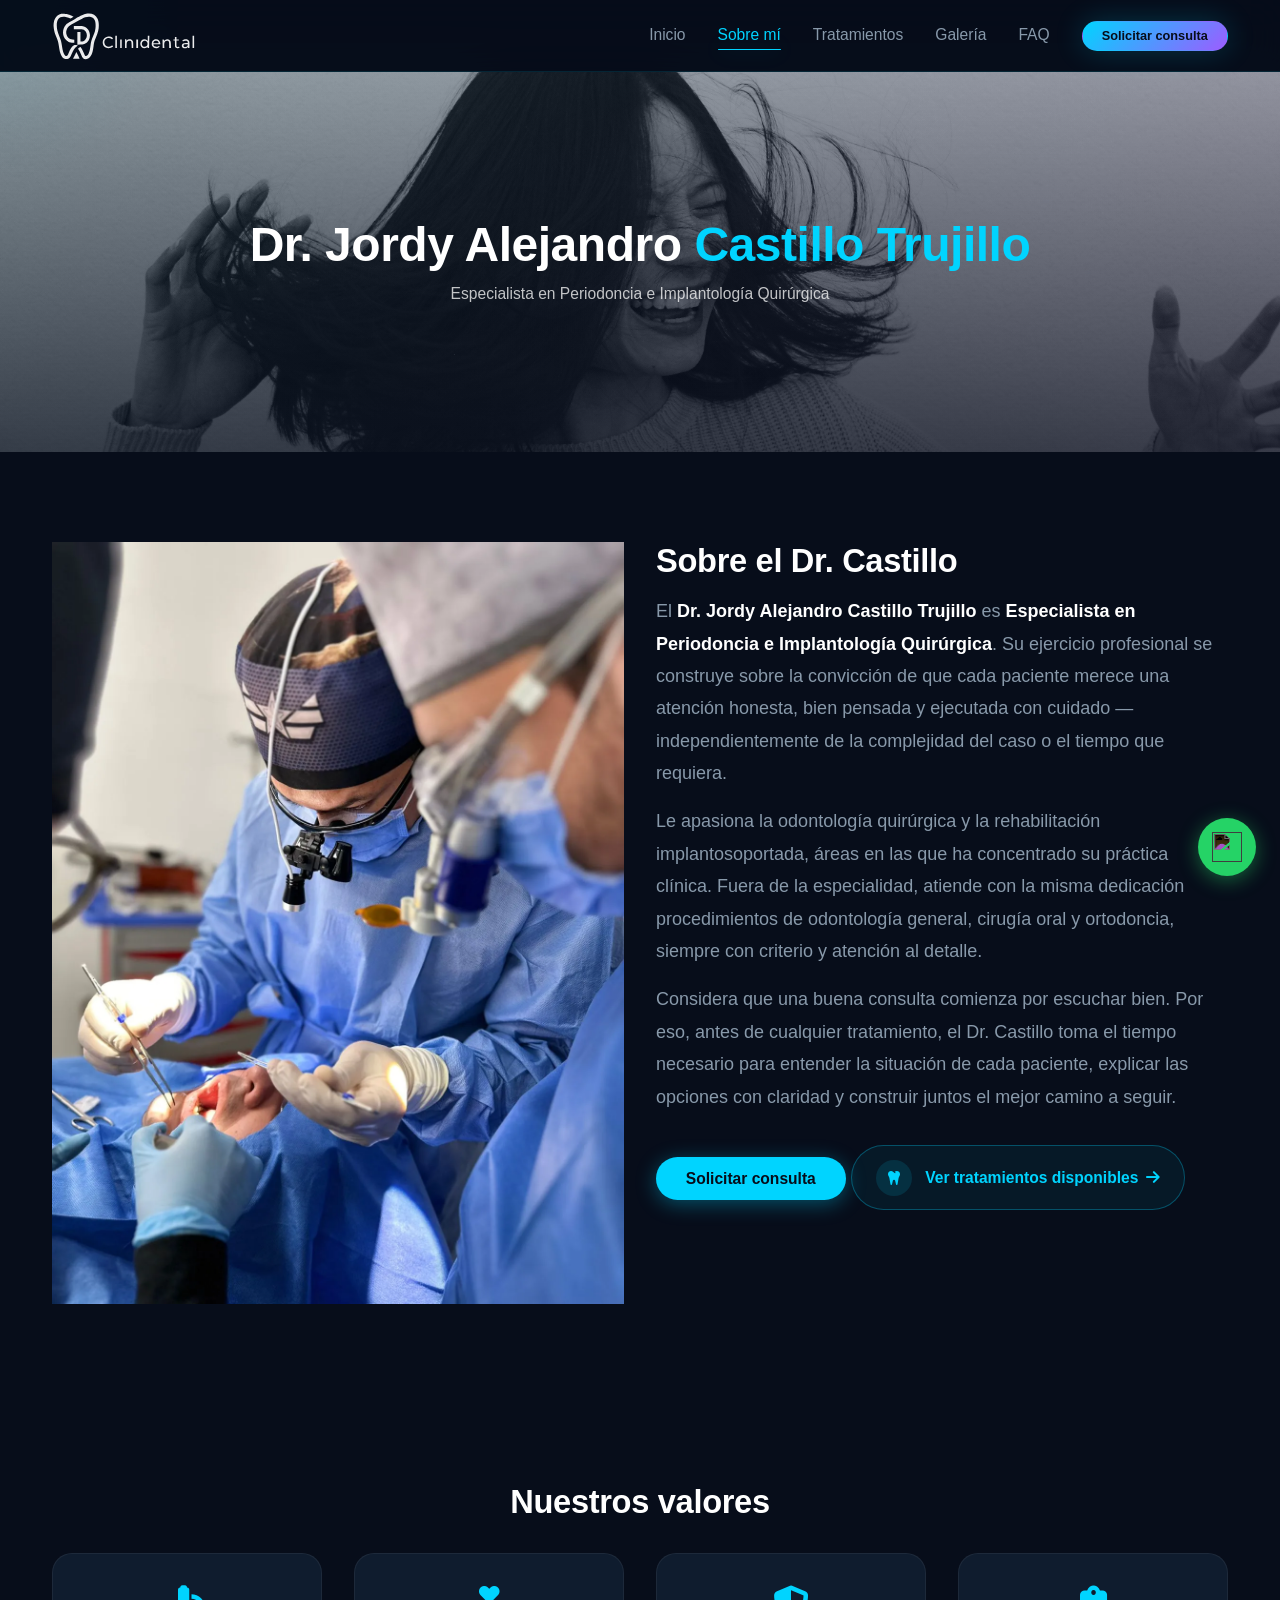
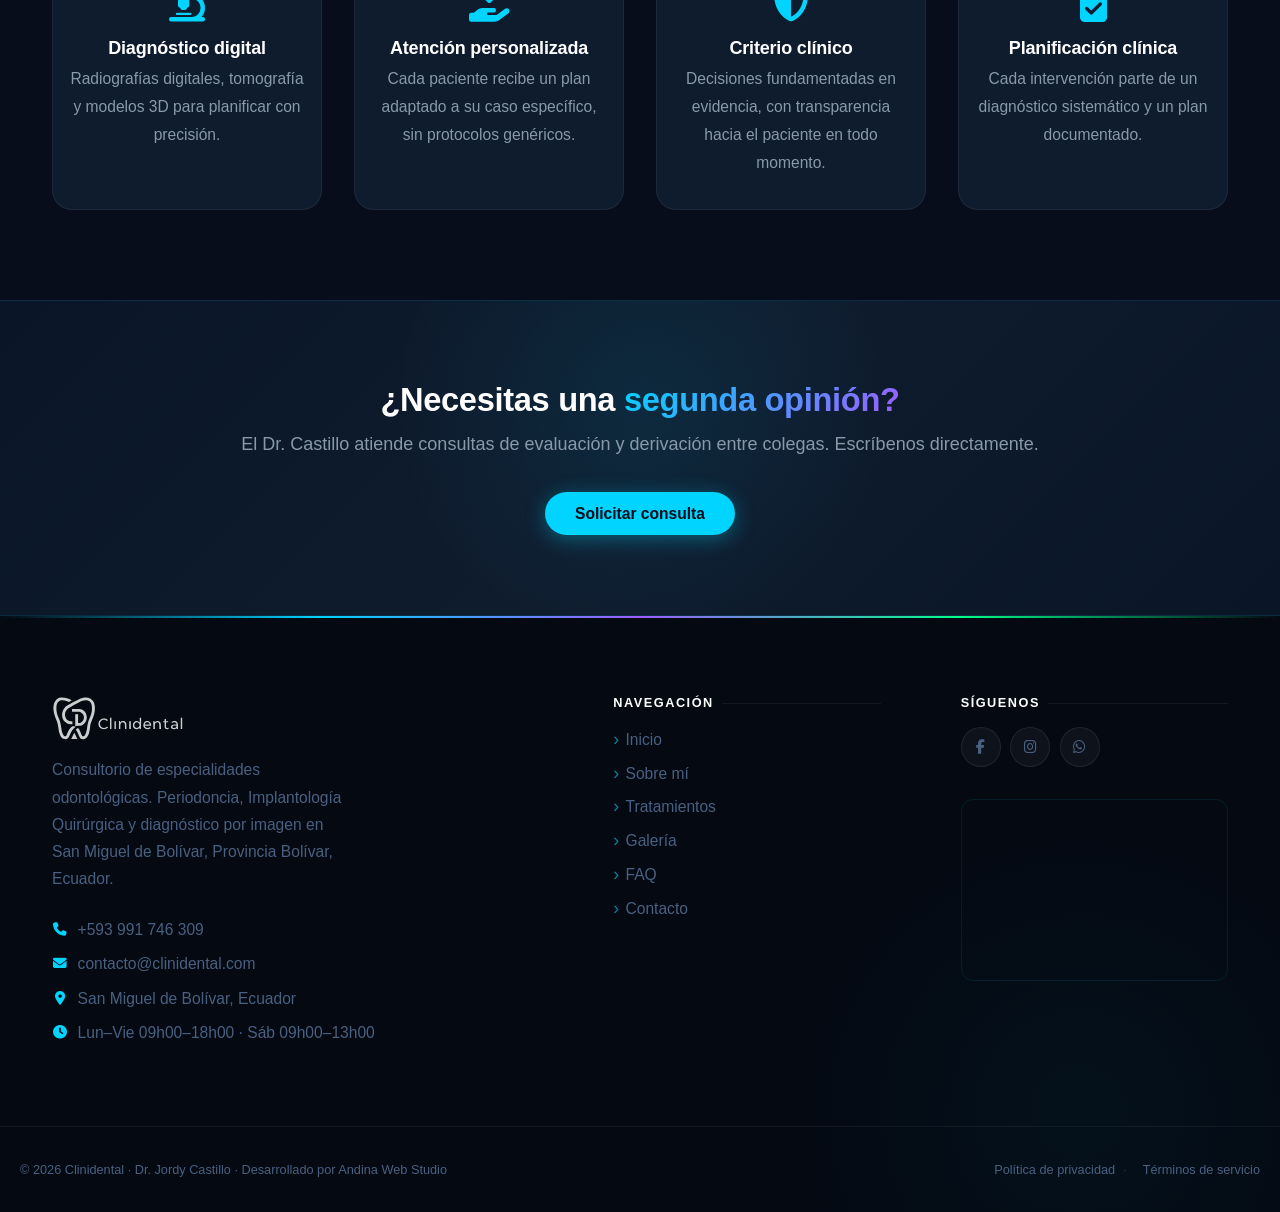
==== commit 2a8661e0: "ultima-version" ====
--- a/about.html
+++ b/about.html
@@ -155,6 +155,84 @@
                         juntos el mejor camino a seguir.
                     </p>
                     <a href="contact.html" class="btn btn-primary">Solicitar consulta</a>
+
+                    <!-- Botón animado a tratamientos -->
+                    <a href="services.html" class="btn-tratamientos" aria-label="Ver tratamientos disponibles">
+                        <span class="btn-tratamientos-icon">
+                            <i class="fas fa-tooth" aria-hidden="true"></i>
+                        </span>
+                        <span class="btn-tratamientos-text">
+                            Ver tratamientos disponibles
+                            <i class="fas fa-arrow-right" aria-hidden="true"></i>
+                        </span>
+                    </a>
+
+                    <style>
+                    .btn-tratamientos {
+                        display: inline-flex;
+                        align-items: center;
+                        gap: 0.85rem;
+                        margin-top: 1rem;
+                        padding: 0.85rem 1.5rem;
+                        background: rgba(0,212,255,0.06);
+                        border: 1.5px solid rgba(0,212,255,0.3);
+                        border-radius: var(--radius-round);
+                        color: var(--color-primary);
+                        font-family: var(--font-body);
+                        font-size: var(--fs-sm);
+                        font-weight: 600;
+                        text-decoration: none;
+                        transition: all 0.3s ease;
+                        animation: pulsoGlow 2.2s ease-in-out infinite;
+                        position: relative;
+                    }
+
+                    .btn-tratamientos:hover {
+                        background: rgba(0,212,255,0.15);
+                        border-color: var(--color-primary);
+                        box-shadow: 0 0 28px rgba(0,212,255,0.3);
+                        transform: translateY(-2px);
+                        animation: none;
+                    }
+
+                    .btn-tratamientos-icon {
+                        width: 36px;
+                        height: 36px;
+                        border-radius: 50%;
+                        background: rgba(0,212,255,0.12);
+                        display: flex;
+                        align-items: center;
+                        justify-content: center;
+                        font-size: 1rem;
+                        animation: dienteLate 2.2s ease-in-out infinite;
+                        flex-shrink: 0;
+                    }
+
+                    .btn-tratamientos-text {
+                        display: flex;
+                        align-items: center;
+                        gap: 0.5rem;
+                    }
+
+                    @keyframes pulsoGlow {
+                        0%, 100% {
+                            box-shadow: 0 0 0 0 rgba(0,212,255,0.0);
+                            border-color: rgba(0,212,255,0.25);
+                        }
+                        50% {
+                            box-shadow: 0 0 20px 4px rgba(0,212,255,0.18);
+                            border-color: rgba(0,212,255,0.6);
+                        }
+                    }
+
+                    @keyframes dienteLate {
+                        0%, 100% { transform: scale(1); }
+                        40%       { transform: scale(1.2); }
+                        60%       { transform: scale(0.95); }
+                        80%       { transform: scale(1.08); }
+                    }
+                    </style>
+
                 </div>
 
             </div>
--- a/css/layout.css
+++ b/css/layout.css
@@ -185,12 +185,32 @@
     flex-direction: column;
     align-items: center;
     justify-content: center;
+    overflow: hidden;
+    color: var(--color-white);
+    text-align: center;
     background-size: cover;
     background-position: center;
     background-repeat: no-repeat;
-    overflow: hidden;
-    color: var(--color-white);
-    text-align: center;
+}
+
+/* Imagen de fondo como div — fácil de reemplazar por video */
+.hero-bg {
+    position: absolute;
+    inset: 0;
+    background-size: cover;
+    background-position: center top;
+    background-repeat: no-repeat;
+    z-index: 0;
+}
+
+/* Video de fondo — activar cuando tengas el video de Cloudinary */
+.hero-video {
+    position: absolute;
+    inset: 0;
+    width: 100%;
+    height: 100%;
+    object-fit: cover;
+    z-index: 0;
 }
 
 .hero-full {
@@ -227,6 +247,36 @@
     padding: var(--space-md);
     width: 100%;
 }
+
+/* Hero full — texto arriba, botones abajo */
+.hero-full {
+    display: flex;
+    flex-direction: column;
+    justify-content: space-between;
+    min-height: 100vh;
+    min-height: 100dvh;
+}
+
+.hero-full .hero-content {
+    padding-top: clamp(5rem, 12vh, 8rem);
+    flex: 1;
+    display: flex;
+    flex-direction: column;
+    align-items: center;
+    justify-content: flex-start;
+}
+
+.hero-full .hero-cta-bottom {
+    position: relative;
+    z-index: 2;
+    display: flex;
+    justify-content: center;
+    gap: 1rem;
+    padding: var(--space-md) var(--space-md) var(--space-xl);
+    flex-wrap: wrap;
+}
+
+.hero-full .hero-stats { display: none; }
 
 /* Títulos hero */
 .hero-title {
@@ -284,18 +334,8 @@
     line-height: 1.75;
 }
 
-/* Estadísticas bajo el CTA */
-.hero-stats {
-    display: flex;
-    justify-content: center;
-    gap: var(--space-lg);
-    margin-top: var(--space-xl);
-    padding-top: var(--space-lg);
-    border-top: 1px solid rgba(255,255,255,0.08);
-    position: relative;
-    z-index: 2;
-    width: 100%;
-}
+/* Stats — ocultas por defecto */
+.hero-stats { display: none; }
 
 .hero-stat { text-align: center; }
 
@@ -328,10 +368,27 @@
 }
 
 @media (max-width: 480px) {
-    .hero-cta { flex-direction: column; align-items: stretch; }
-    .hero-cta .btn { width: 100%; justify-content: center; }
+    .hero-cta {
+        flex-direction: row;
+        flex-wrap: wrap;
+        align-items: center;
+        justify-content: center;
+        gap: 0.6rem;
+    }
+    .hero-cta .btn {
+        width: auto;
+        padding: 0.7rem 1.2rem;
+        font-size: var(--fs-sm);
+    }
     .hero-stats { gap: var(--space-md); flex-wrap: wrap; }
     .hero-title { font-size: 2.4rem; }
+    .hero-specialty {
+        font-size: 0.65rem;
+        padding: 0.3rem 0.8rem;
+        letter-spacing: 0.07em;
+        margin-bottom: var(--space-sm);
+    }
+    .lead { font-size: var(--fs-sm); margin-bottom: var(--space-md); }
 }
 
 /* Hero páginas internas */
@@ -694,3 +751,82 @@
 .footer-links li:nth-child(4) a { transition-delay: 60ms; }
 .footer-links li:nth-child(5) a { transition-delay: 80ms; }
 .footer-links li:nth-child(6) a { transition-delay: 100ms; }
+
+
+/* Stats con texto no numérico — sin animación de contador */
+.hero-stat-number.hero-stat-text {
+    font-size: clamp(1.2rem, 2vw, 1.8rem);
+    letter-spacing: 0.05em;
+}
+
+
+/* ── FLECHAS DE SCROLL EN HERO (solo desktop) ────────────── */
+.hero-side-arrows {
+    display: none;
+}
+
+@media (min-width: 769px) {
+    .hero-side-arrows {
+        display: flex;
+        position: absolute;
+        inset: 0;
+        z-index: 3;
+        pointer-events: none;
+        align-items: center;
+        justify-content: space-between;
+        padding: 0 2.5rem;
+    }
+
+    .hero-side-arrow {
+        pointer-events: all;
+        width: 40px;
+        height: 40px;
+        border-radius: 50%;
+        background: rgba(255,255,255,0.05);
+        backdrop-filter: blur(8px);
+        border: 1px solid rgba(255,255,255,0.10);
+        color: rgba(255,255,255,0.4);
+        font-size: 0.85rem;
+        display: flex;
+        align-items: center;
+        justify-content: center;
+        cursor: pointer;
+        transition: all 0.25s;
+        animation: bounceDown 2s ease-in-out infinite;
+    }
+
+    .hero-side-arrow:hover {
+        background: rgba(0,212,255,0.12);
+        border-color: rgba(0,212,255,0.3);
+        color: var(--color-primary);
+    }
+
+    @keyframes bounceDown {
+        0%, 100% { transform: translateY(0); }
+        50%       { transform: translateY(5px); }
+    }
+}
+
+/* ── HERO CTA BOTTOM ─────────────────────────────────────────── */
+.hero-cta-bottom {
+    display: flex;
+    justify-content: center;
+    gap: 1rem;
+    flex-wrap: wrap;
+}
+
+@media (max-width: 480px) {
+    .hero-cta-bottom {
+        flex-direction: row;
+        padding: var(--space-md) var(--space-sm) var(--space-lg);
+    }
+    .hero-cta-bottom .btn {
+        padding: 0.7rem 1.2rem;
+        font-size: var(--fs-sm);
+    }
+    .hero-specialty {
+        font-size: 0.62rem;
+        padding: 0.28rem 0.75rem;
+        letter-spacing: 0.07em;
+    }
+}
--- a/css/components.css
+++ b/css/components.css
@@ -2139,9 +2139,8 @@
 
 .pf-main-photo {
     position: relative;
-    height: 480px;
+    min-height: 280px;
     background: var(--color-surface-2);
-    overflow: hidden;
 }
 
 .pf-ph {
@@ -2162,8 +2161,12 @@
 .pf-ph--green i  { color: var(--color-accent); }
 
 .pf-main-photo img {
-    position: absolute; inset: 0;
-    width: 100%; height: 100%; object-fit: cover;
+    position: relative;
+    width: 100%;
+    height: auto;
+    max-height: 600px;
+    object-fit: contain;
+    display: block;
 }
 
 .pf-badge {
@@ -2214,7 +2217,7 @@
 
 /* ── MÓVIL ──────────────────────────────────────────────────── */
 @media (max-width: 768px) {
-    .pf-main-photo { height: 320px; }
+    .pf-main-photo { min-height: 220px; }
     .pf-ph i       { font-size: 3.5rem; }
     .pf-caption    { padding: 1.1rem; }
     .pf-caption p  { font-size: 0.85rem; }
@@ -2234,5 +2237,5 @@
 }
 
 @media (max-width: 480px) {
-    .pf-main-photo { height: 260px; }
-}
+    .pf-main-photo { min-height: 180px; }
+}
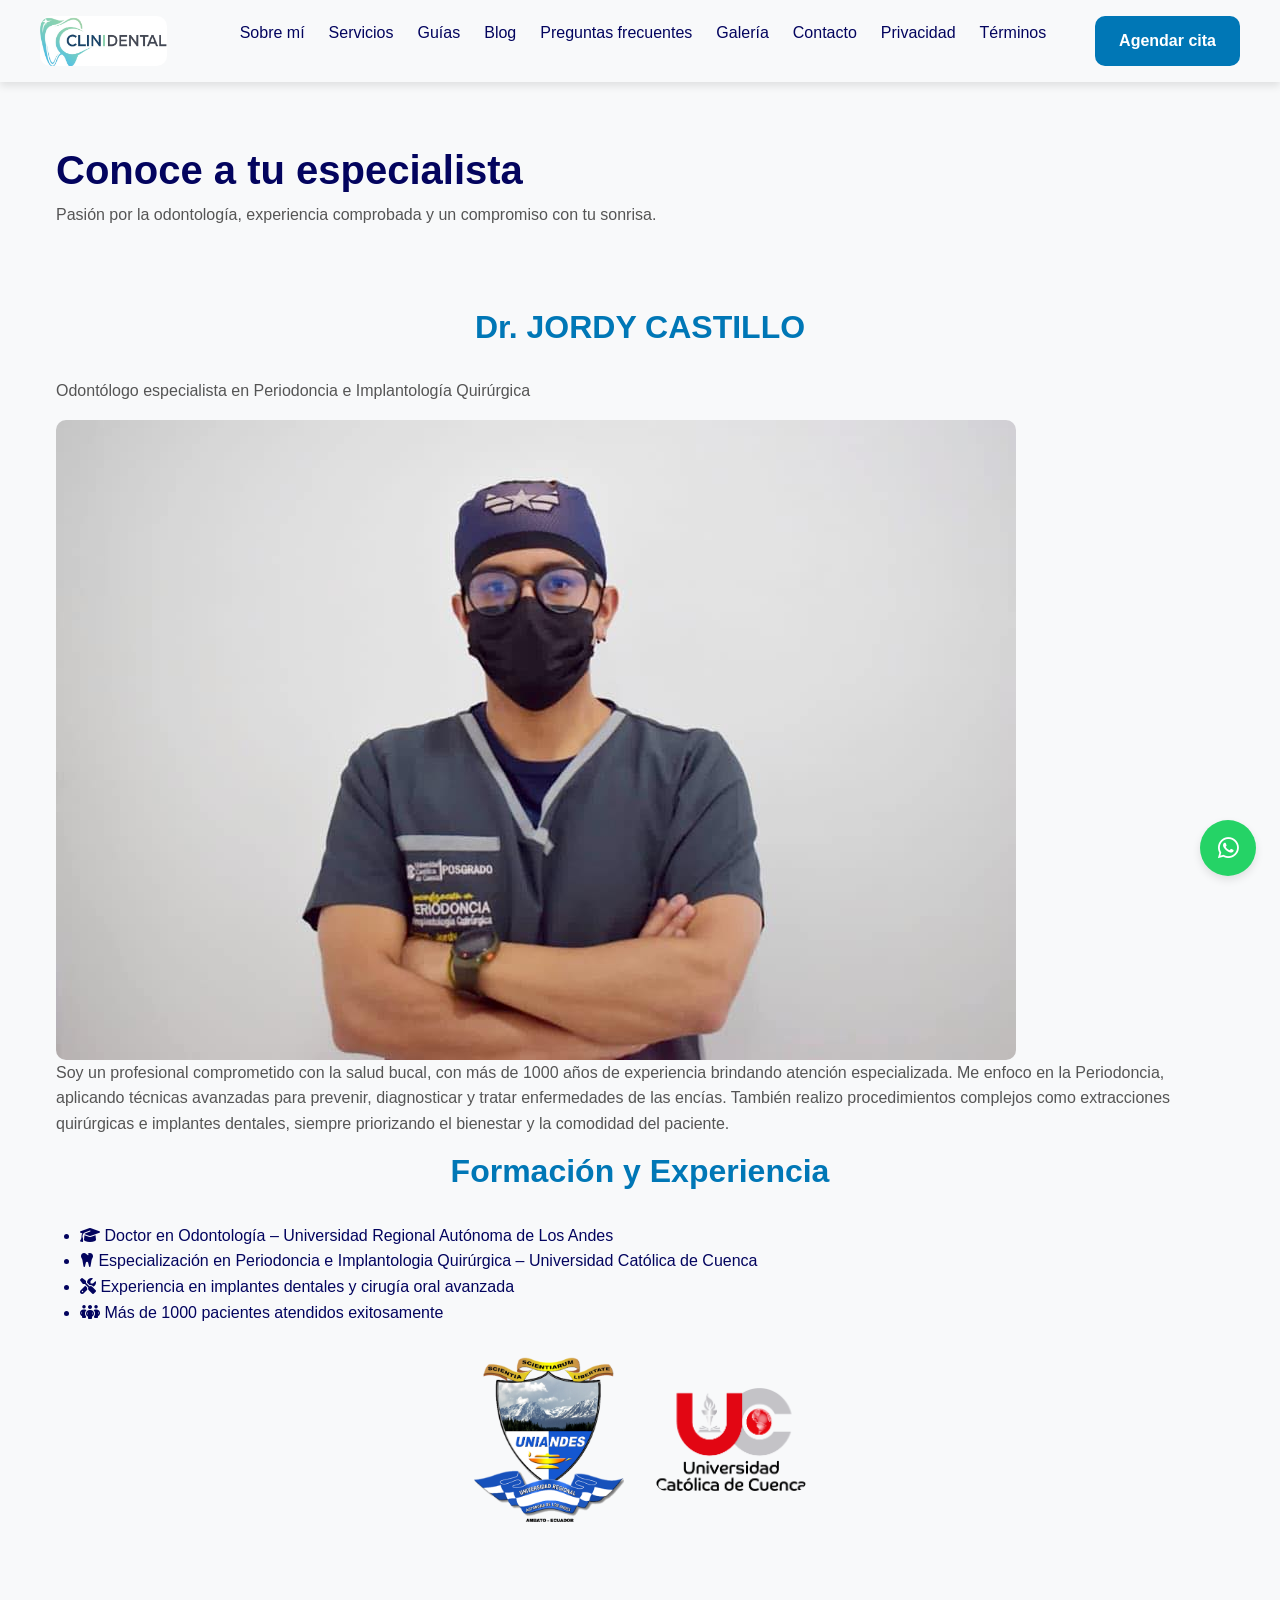
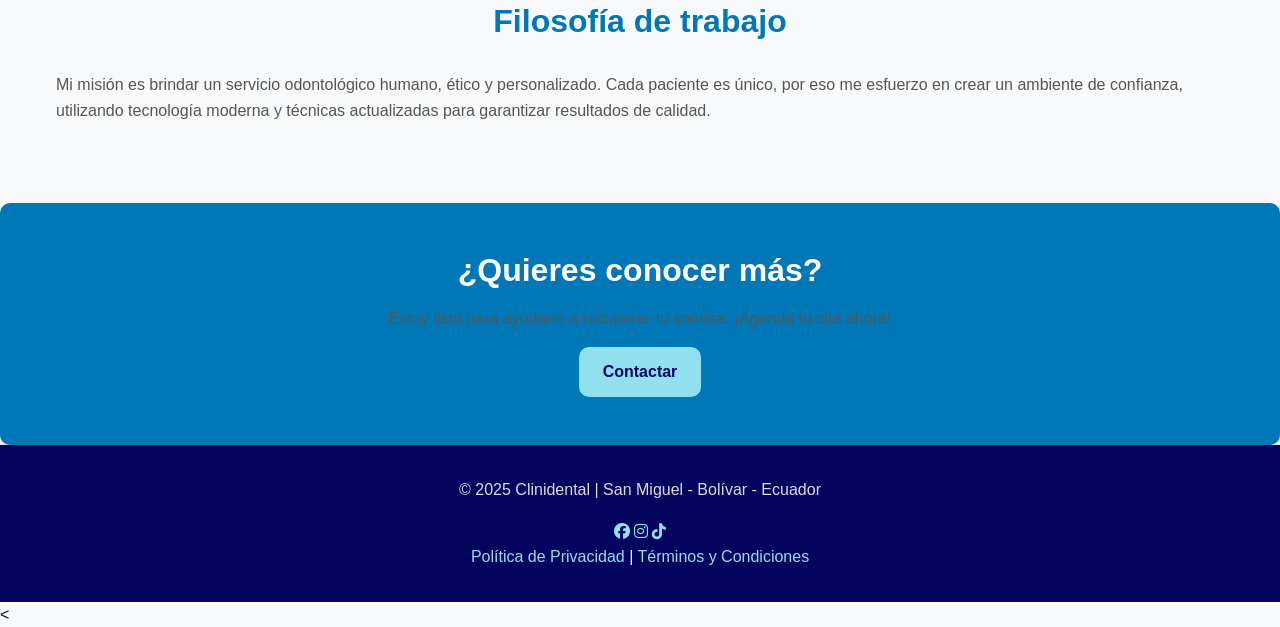
==== commit dc525cd1: "prototipo v1" ====
--- a/about.html
+++ b/about.html
@@ -1,437 +1,135 @@
-<!doctype html>
+<!DOCTYPE html>
 <html lang="es">
 
 <head>
-    <!-- META & SEO -->
-    <meta charset="utf-8">
-    <meta name="viewport" content="width=device-width, initial-scale=1">
-    <title>Dr. Jordy Alejandro Castillo Trujillo — Especialista en Periodoncia e Implantología | Clinidental</title>
-    <meta name="description" content="Conoce la trayectoria del Dr. Jordy Alejandro Castillo Trujillo, Especialista en Periodoncia e Implantología Quirúrgica. Formación académica, tecnología 3D y atención en toda la Provincia Bolívar, Ecuador.">
-    <meta name="keywords" content="Dr Jordy Castillo Trujillo, odontólogo especialista Bolívar, periodoncista Ecuador, implantólogo San Miguel Bolívar, especialista encías Ecuador, odontólogo Guaranda">
-    <meta name="author" content="Dr. Jordy Alejandro Castillo Trujillo — Clinidental">
-    <meta name="robots" content="index, follow">
-    <meta name="geo.region" content="EC-B">
-    <meta name="geo.placename" content="San Miguel de Bolívar, Provincia Bolívar, Ecuador">
-    <link rel="canonical" href="https://clinidental.com/about.html">
-
-    <!-- Open Graph -->
-    <meta property="og:title" content="Dr. Jordy Alejandro Castillo Trujillo — Especialista en Periodoncia e Implantología | Clinidental">
-    <meta property="og:description" content="Conoce la trayectoria del Dr. Jordy Alejandro Castillo Trujillo, Especialista en Periodoncia e Implantología Quirúrgica. Formación académica, tecnología 3D y atención en toda la Provincia Bolívar, Ecuador.">
-    <meta property="og:image" content="assets/img/doctor/doctor.webp">
-    <meta property="og:type" content="profile">
-    <meta property="og:url" content="https://clinidental.com/about.html">
-    <meta property="og:locale" content="es_EC">
-    <meta property="og:site_name" content="Clinidental">
-
-    <!-- Twitter Card -->
-    <meta name="twitter:card" content="summary_large_image">
-    <meta name="twitter:title" content="Dr. Jordy Alejandro Castillo Trujillo — Especialista en Periodoncia e Implantología | Clinidental">
-    <meta name="twitter:description" content="Conoce la trayectoria del Dr. Jordy Alejandro Castillo Trujillo, Especialista en Periodoncia e Implantología Quirúrgica. Formación académica, tecnología 3D y atención en toda la Provincia Bolívar, Ecuador.">
-    <meta name="twitter:image" content="assets/img/doctor/doctor.webp">
-
-    <!-- FAVICONS -->
-    <link rel="apple-touch-icon" sizes="180x180" href="assets/favicon/apple-touch-icon.png">
-    <link rel="icon" type="image/png" sizes="32x32" href="assets/favicon/favicon-32x32.png">
-    <link rel="icon" type="image/png" sizes="16x16" href="assets/favicon/favicon-16x16.png">
-    <link rel="manifest" href="assets/favicon/site.webmanifest">
-    <meta name="theme-color" content="#0077b6">
-
-    <!-- Google Fonts -->
-    <link rel="preconnect" href="https://fonts.googleapis.com">
-    <link rel="preconnect" href="https://fonts.gstatic.com" crossorigin>
-    <link href="https://fonts.googleapis.com/css2?family=Inter:wght@400;600;700&family=Poppins:wght@500;600;700&display=swap"
-        rel="stylesheet">
-
-    <!-- Font Awesome -->
-    <link rel="stylesheet" href="https://cdnjs.cloudflare.com/ajax/libs/font-awesome/6.5.0/css/all.min.css">
-
-    <!-- CSS -->
+    <meta charset="UTF-8">
+    <meta name="viewport" content="width=device-width, initial-scale=1.0">
+    <title>Sobre mí | SonrisaPro</title>
+    <!-- Estilos -->
     <link rel="stylesheet" href="css/base.css">
     <link rel="stylesheet" href="css/layout.css">
     <link rel="stylesheet" href="css/components.css">
+    <link rel="stylesheet" href="css/themes.css">
     <link rel="stylesheet" href="css/utilities.css">
-    <link rel="stylesheet" href="css/themes.css">
-
-    <!-- Schema.org — Person (Doctor) -->
-    <script type="application/ld+json">
-    {
-        "@context": "https://schema.org",
-        "@type": "Person",
-        "name": "Dr. Jordy Alejandro Castillo Trujillo",
-        "jobTitle": "Especialista en Periodoncia e Implantología Quirúrgica",
-        "worksFor": {
-            "@type": "Dentist",
-            "name": "Clinidental",
-            "url": "https://clinidental.com"
-        },
-        "medicalSpecialty": ["Periodoncia", "Implantología Quirúrgica"],
-        "alumniOf": ["Universidad de Cuenca", "Universidad Central del Ecuador"],
-        "url": "https://clinidental.com/about.html",
-        "image": "https://clinidental.com/assets/img/doctor/doctor.webp",
-        "address": {
-            "@type": "PostalAddress",
-            "addressLocality": "San Miguel de Bolívar",
-            "addressRegion": "Bolívar",
-            "addressCountry": "EC"
-        },
-        "telephone": "+593991746309",
-        "email": "contacto@clinidental.com",
-        "areaServed": ["Guaranda", "San Miguel de Bolívar", "Chillanes", "Echeandia", "Las Naves", "Caluma", "Provincia Bolívar"]
-    }
-    </script>
+    <!-- Iconos -->
+    <link rel="stylesheet" href="https://cdnjs.cloudflare.com/ajax/libs/font-awesome/6.5.0/css/all.min.css">
 </head>
 
 <body>
 
-    <a class="skip-link" href="#main">Saltar al contenido principal</a>
-
     <!-- HEADER -->
-    <header class="site-header">
-        <div class="header-inner container">
-            <a class="logo" href="index.html" aria-label="Ir al inicio">
-                <img src="assets/img/logo/logo.svg" alt="Logotipo Clinidental" height="50">
+    <header class="main-header">
+        <nav class="navbar container">
+            <a href="index.html" class="logo">
+                <img src="assets/img/logo.png" alt="SonrisaPro" class="logo-img">
             </a>
-            <nav class="site-nav" aria-label="Menú principal">
-                <button class="nav-toggle" aria-controls="primary-navigation" aria-expanded="false" aria-label="Abrir menú">
-                    <i class="fas fa-bars" aria-hidden="true"></i>
-                </button>
-                <ul id="primary-navigation" class="nav-links" hidden role="list">
-                    <li><a href="index.html">Inicio</a></li>
-                    <li><a href="about.html" aria-current="page">Sobre mí</a></li>
-                    <li><a href="services.html">Tratamientos</a></li>
-                    <li><a href="galeria.html">Galería</a></li>
-                    <li><a href="faq.html">FAQ</a></li>
-                    <li><a href="contact.html" class="btn btn-accent">Solicitar consulta</a></li>
-                </ul>
-            </nav>
-        </div>
+            <!-- Botón hamburguesa -->
+            <button class="menu-toggle" id="menu-toggle">
+                <i class="fas fa-bars"></i>
+            </button>
+            <ul class="nav-links" id="nav-links">
+                <li><a href="about.html" class="active">Sobre mí</a></li>
+                <li><a href="services.html">Servicios</a></li>
+                <li><a href="guide.html">Guías</a></li>
+                <li><a href="blog.html">Blog</a></li>
+                <li><a href="faq.html">Preguntas frecuentes</a></li>
+                <li><a href="gallery.html">Galería</a></li>
+                <li><a href="contact.html">Contacto</a></li>
+                <li><a href="privacy.html">Privacidad</a></li>
+                <li><a href="terms.html">Términos</a></li>
+            </ul>
+            <a href="contact.html" class="btn-primary">Agendar cita</a>
+        </nav>
     </header>
 
-    <!-- MAIN (hero incluido aquí dentro) -->
-    <main id="main">
+    <!-- HERO INTERIOR -->
+    <section class="hero-internal">
+        <div class="hero-content container">
+            <h1>Conoce a tu especialista</h1>
+            <p>Pasión por la odontología, experiencia comprobada y un compromiso con tu sonrisa.</p>
+        </div>
+    </section>
 
-        <!-- HERO -->
-        <section class="hero hero-small" aria-label="Portada sobre el doctor"
-            style="background-image: url('assets/img/hero/clinidental-hero.webp'); background-position: center;">
-            <div class="overlay" aria-hidden="true"></div>
-            <div class="hero-content container text-center">
-                <h1>Dr. Jordy Alejandro <span>Castillo Trujillo</span></h1>
-                <p class="lead">Especialista en Periodoncia e Implantología Quirúrgica</p>
+    <!-- PERFIL DEL DOCTOR -->
+    <section class="about-doctor container">
+        <div class="doctor-info">
+            <h2>Dr. JORDY CASTILLO</h2>
+                <p class="specialty">Odontólogo especialista en Periodoncia e Implantología Quirúrgica</p>
+            <img src="assets/img/doctor.jpg" alt="Foto del odontólogo" class="doctor-photo">
+            <div class="doctor-details">
+                <p>Soy un profesional comprometido con la salud bucal, con más de 1000 años de experiencia brindando atención especializada. Me enfoco en la Periodoncia, aplicando técnicas avanzadas para prevenir, diagnosticar y tratar enfermedades de las encías. También realizo procedimientos complejos como extracciones quirúrgicas e implantes dentales, siempre priorizando el bienestar y la comodidad del paciente.</p>
             </div>
-        </section>
+        </div>
+    </section>
 
-        <!-- BIO -->
-        <section class="section bio" aria-labelledby="bio-title">
-            <div class="container bio-inner grid grid-2">
+    <!-- ESTUDIOS Y EXPERIENCIA -->
+    <section class="about-studies container">
+        <h2>Formación y Experiencia</h2>
+        <ul class="studies-list">
+            <li><i class="fa-solid fa-graduation-cap"></i> Doctor en Odontología – Universidad Regional Autónoma de Los Andes</li>
+            <li><i class="fa-solid fa-tooth"></i> Especialización en Periodoncia e Implantologia Quirúrgica – Universidad Católica de Cuenca</li>
+            <li><i class="fa-solid fa-screwdriver-wrench"></i> Experiencia en implantes dentales y cirugía oral avanzada
+            </li>
+            <li><i class="fa-solid fa-people-group"></i> Más de 1000 pacientes atendidos exitosamente</li>
+        </ul>
+        <!-- Logos de universidades -->
+    <div class="formacion-logos">
+        <div class="logo-item">
+            <img src="assets/img/universidades/universidad1.png" alt="Universidad Regional Autónoma de Los Andes">
+            <p></p>
+        </div>
+        <div class="logo-item">
+            <img src="assets/img/universidades/universidad2.png" alt="Universidad Católica de Cuenca">
+            <p></p>
+        </div>
+    </div>
+</section>
+    </section>
 
-                <div class="bio-img">
-                    <img src="assets/img/doctor/doctor.webp"
-                        alt="Dr. Jordy Alejandro Castillo Trujillo, odontólogo principal de Clinidental"
-                        loading="lazy">
-                </div>
+    <!-- FILOSOFÍA DE TRABAJO -->
+    <section class="about-philosophy">
+        <div class="container">
+            <h2>Filosofía de trabajo</h2>
+            <p>Mi misión es brindar un servicio odontológico humano, ético y personalizado.
+                Cada paciente es único, por eso me esfuerzo en crear un ambiente de confianza, utilizando tecnología
+                moderna y técnicas actualizadas para garantizar resultados de calidad.</p>
+        </div>
+    </section>
 
-                <div class="bio-content">
-                    <h2 id="bio-title">Sobre el Dr. Castillo</h2>
-                    <p>
-                        El <strong>Dr. Jordy Alejandro Castillo Trujillo</strong> es
-                        <strong>Especialista en Periodoncia e Implantología Quirúrgica</strong>.
-                        Su ejercicio profesional se construye sobre la convicción de que
-                        cada paciente merece una atención honesta, bien pensada y
-                        ejecutada con cuidado — independientemente de la complejidad
-                        del caso o el tiempo que requiera.
-                    </p>
-                    <p>
-                        Le apasiona la odontología quirúrgica y la rehabilitación
-                        implantosoportada, áreas en las que ha concentrado su
-                        práctica clínica. Fuera de la especialidad, atiende con la
-                        misma dedicación procedimientos de odontología general,
-                        cirugía oral y ortodoncia, siempre con criterio y atención al detalle.
-                    </p>
-                    <p>
-                        Considera que una buena consulta comienza por escuchar bien.
-                        Por eso, antes de cualquier tratamiento, el Dr. Castillo
-                        toma el tiempo necesario para entender la situación de cada
-                        paciente, explicar las opciones con claridad y construir
-                        juntos el mejor camino a seguir.
-                    </p>
-                    <a href="contact.html" class="btn btn-primary">Solicitar consulta</a>
-
-                    <!-- Botón animado a tratamientos -->
-                    <a href="services.html" class="btn-tratamientos" aria-label="Ver tratamientos disponibles">
-                        <span class="btn-tratamientos-icon">
-                            <i class="fas fa-tooth" aria-hidden="true"></i>
-                        </span>
-                        <span class="btn-tratamientos-text">
-                            Ver tratamientos disponibles
-                            <i class="fas fa-arrow-right" aria-hidden="true"></i>
-                        </span>
-                    </a>
-
-                    <style>
-                    .btn-tratamientos {
-                        display: inline-flex;
-                        align-items: center;
-                        gap: 0.85rem;
-                        margin-top: 1rem;
-                        padding: 0.85rem 1.5rem;
-                        background: rgba(0,212,255,0.06);
-                        border: 1.5px solid rgba(0,212,255,0.3);
-                        border-radius: var(--radius-round);
-                        color: var(--color-primary);
-                        font-family: var(--font-body);
-                        font-size: var(--fs-sm);
-                        font-weight: 600;
-                        text-decoration: none;
-                        transition: all 0.3s ease;
-                        animation: pulsoGlow 2.2s ease-in-out infinite;
-                        position: relative;
-                    }
-
-                    .btn-tratamientos:hover {
-                        background: rgba(0,212,255,0.15);
-                        border-color: var(--color-primary);
-                        box-shadow: 0 0 28px rgba(0,212,255,0.3);
-                        transform: translateY(-2px);
-                        animation: none;
-                    }
-
-                    .btn-tratamientos-icon {
-                        width: 36px;
-                        height: 36px;
-                        border-radius: 50%;
-                        background: rgba(0,212,255,0.12);
-                        display: flex;
-                        align-items: center;
-                        justify-content: center;
-                        font-size: 1rem;
-                        animation: dienteLate 2.2s ease-in-out infinite;
-                        flex-shrink: 0;
-                    }
-
-                    .btn-tratamientos-text {
-                        display: flex;
-                        align-items: center;
-                        gap: 0.5rem;
-                    }
-
-                    @keyframes pulsoGlow {
-                        0%, 100% {
-                            box-shadow: 0 0 0 0 rgba(0,212,255,0.0);
-                            border-color: rgba(0,212,255,0.25);
-                        }
-                        50% {
-                            box-shadow: 0 0 20px 4px rgba(0,212,255,0.18);
-                            border-color: rgba(0,212,255,0.6);
-                        }
-                    }
-
-                    @keyframes dienteLate {
-                        0%, 100% { transform: scale(1); }
-                        40%       { transform: scale(1.2); }
-                        60%       { transform: scale(0.95); }
-                        80%       { transform: scale(1.08); }
-                    }
-                    </style>
-
-                </div>
-
-            </div>
-        </section>
-
-
-        <!-- VALORES -->
-        <section class="section valores" aria-labelledby="valores-title">
-            <div class="container text-center">
-                <h2 id="valores-title">Nuestros valores</h2>
-                <div class="grid grid-4 mt-md">
-
-                    <article class="valor">
-                        <i class="fas fa-microscope fa-2x" aria-hidden="true"></i>
-                        <h3>Diagnóstico digital</h3>
-                        <p>Radiografías digitales, tomografía y modelos 3D para planificar con precisión.</p>
-                    </article>
-
-                    <article class="valor">
-                        <i class="fas fa-hand-holding-heart fa-2x" aria-hidden="true"></i>
-                        <h3>Atención personalizada</h3>
-                        <p>Cada paciente recibe un plan adaptado a su caso específico, sin protocolos genéricos.</p>
-                    </article>
-
-                    <article class="valor">
-                        <i class="fas fa-shield-alt fa-2x" aria-hidden="true"></i>
-                        <h3>Criterio clínico</h3>
-                        <p>Decisiones fundamentadas en evidencia, con transparencia hacia el paciente en todo momento.</p>
-                    </article>
-
-                    <article class="valor">
-                        <i class="fas fa-clipboard-check fa-2x" aria-hidden="true"></i>
-                        <h3>Planificación clínica</h3>
-                        <p>Cada intervención parte de un diagnóstico sistemático y un plan documentado.</p>
-                    </article>
-
-                </div>
-            </div>
-        </section>
-
-        <!-- CTA FINAL -->
-        <section class="section cta-final text-center">
-            <div class="container">
-                <h2>¿Necesitas una <span class="text-gradient">segunda opinión?</span></h2>
-                <p>El Dr. Castillo atiende consultas de evaluación y derivación entre colegas. Escríbenos directamente.</p>
-                <a href="contact.html" class="btn btn-primary">Solicitar consulta</a>
-            </div>
-        </section>
-
-    </main>
+    <!-- CTA FINAL -->
+    <section class="cta-final">
+        <div class="cta-content container">
+            <h2>¿Quieres conocer más?</h2>
+            <p>Estoy listo para ayudarte a recuperar tu sonrisa. ¡Agenda tu cita ahora!</p>
+            <a href="contact.html" class="btn-secondary">Contactar</a>
+        </div>
+    </section>
 
     <!-- FOOTER -->
-    <footer class="site-footer">
-        <div class="container">
-            <div class="footer-inner">
-
-                <div class="footer-brand">
-                    <a class="logo" href="index.html" aria-label="Ir al inicio">
-                        <img src="assets/img/logo/logo.svg" alt="Logotipo Clinidental" height="46">
-                    </a>
-                    <p>Consultorio de especialidades odontológicas. Periodoncia, Implantología Quirúrgica y diagnóstico por imagen en San Miguel de Bolívar, Provincia Bolívar, Ecuador.</p>
-                    <div class="footer-contact">
-                        <div class="footer-contact-item">
-                            <i class="fas fa-phone" aria-hidden="true"></i>
-                            <a href="tel:+593991746309">+593 991 746 309</a>
-                        </div>
-                        <div class="footer-contact-item">
-                            <i class="fas fa-envelope" aria-hidden="true"></i>
-                            <a href="mailto:contacto@clinidental.com">contacto@clinidental.com</a>
-                        </div>
-                        <div class="footer-contact-item">
-                            <i class="fas fa-map-marker-alt" aria-hidden="true"></i>
-                            <span>San Miguel de Bolívar, Ecuador</span>
-                        </div>
-                        <div class="footer-contact-item">
-                            <i class="fas fa-clock" aria-hidden="true"></i>
-                            <span>Lun–Vie 09h00–18h00 &middot; Sáb 09h00–13h00</span>
-                        </div>
-                    </div>
-                </div>
-
-                <div>
-                    <h4>Navegación</h4>
-                    <ul role="list" class="footer-links">
-                        <li><a href="index.html">Inicio</a></li>
-                        <li><a href="about.html">Sobre mí</a></li>
-                        <li><a href="services.html">Tratamientos</a></li>
-                        <li><a href="galeria.html">Galería</a></li>
-                        <li><a href="faq.html">FAQ</a></li>
-                        <li><a href="contact.html">Contacto</a></li>
-                    </ul>
-                </div>
-
-                <div>
-                    <h4>Síguenos</h4>
-                    <div class="footer-social">
-                        <a href="https://www.facebook.com/jordy.castillo.5?locale=es_LA"
-                            target="_blank" rel="noopener noreferrer" aria-label="Facebook">
-                            <i class="fab fa-facebook-f" aria-hidden="true"></i>
-                        </a>
-                        <a href="https://www.instagram.com/jordano_castill"
-                            target="_blank" rel="noopener noreferrer" aria-label="Instagram">
-                            <i class="fab fa-instagram" aria-hidden="true"></i>
-                        </a>
-                        <a href="https://wa.me/593991746309"
-                            target="_blank" rel="noopener noreferrer" aria-label="WhatsApp">
-                            <i class="fab fa-whatsapp" aria-hidden="true"></i>
-                        </a>
-                    </div>
-                    <div class="footer-map mt-md">
-                        <iframe
-                            src="https://www.google.com/maps/embed?pb=!1m18!1m12!1m3!1d3988.0449088263476!2d-79.04578632504445!3d-1.7083699362330471!2m3!1f0!2f0!3f0!3m2!1i1024!2i768!4f13.1!3m3!1m2!1s0x91d32300377db3b9%3A0xa3e906479cc55556!2sCLINIDENTAL!5e0!3m2!1ses-419!2sec!4v1757644639689!5m2!1ses-419!2sec"
-                            width="100%" height="180" style="border:0;" allowfullscreen="" loading="lazy"
-                            referrerpolicy="no-referrer-when-downgrade"
-                            title="Ubicación de Clinidental en Google Maps">
-                        </iframe>
-                    </div>
-                </div>
-
-            </div>
-        </div>
-
-        <hr class="footer-divider">
-
-        <div class="footer-bottom container">
-            <p>&copy; <span id="year"></span> Clinidental &middot; Dr. Jordy Castillo &middot;
-               Desarrollado por <a href="https://andinawebstudio.com" target="_blank" rel="noopener noreferrer">Andina Web Studio</a></p>
-            <div class="footer-bottom-links">
-                <a href="#" id="open-privacy">Política de privacidad</a>
-                <a href="#" id="open-terms">Términos de servicio</a>
+    <footer class="main-footer">
+        <div class="container footer-content">
+            <p>© 2025 Clinidental | San Miguel - Bolívar - Ecuador</p>
+            <div class="socials">
+                <a href="https://www.facebook.com/jordy.castillo.5?locale=es_LA" target="_blank">
+                    <i class="fab fa-facebook"></i></a>
+                <a href="https://www.instagram.com/jordano_castill?utm_source=ig_web_button_share_sheet&igsh=ZDNlZDc0MzIxNw==" target="_blank">
+                    <i class="fab fa-instagram"></i></a>
+                <a href="#"><i class="fab fa-tiktok"></i></a>
+                <nav>
+                <a href="privacy.html">Política de Privacidad</a> |
+                <a href="terms.html">Términos y Condiciones</a>
+                </nav>
             </div>
         </div>
     </footer>
 
     <!-- BOTÓN FLOTANTE WHATSAPP -->
-    <a href="https://wa.me/593991746309" class="whatsapp-float" target="_blank"
-        rel="noopener noreferrer" aria-label="Contactar por WhatsApp">
-        <img src="https://cdn.jsdelivr.net/gh/simple-icons/simple-icons/icons/whatsapp.svg" alt="" aria-hidden="true">
+    <a href="https://wa.me/593999573749" target="_blank" class="whatsapp-float">
+        <i class="fab fa-whatsapp"></i>
     </a>
 
-    <!-- MODALES -->
-    <div id="privacy-modal" class="modal" role="dialog" aria-modal="true" aria-labelledby="privacy-title">
-        <div class="modal-content">
-            <button class="close" aria-label="Cerrar">&times;</button>
-            <h2 id="privacy-title">Política de Privacidad</h2>
-            <p>En <strong>Clinidental</strong> respetamos y protegemos la privacidad de nuestros pacientes y usuarios.
-                Esta Política de Privacidad explica cómo recopilamos, usamos y protegemos su información personal.</p>
-            <h3>1. Información que recopilamos</h3>
-            <ul>
-                <li>Datos de contacto (nombre, teléfono, correo electrónico).</li>
-                <li>Información médica básica proporcionada por el paciente para agendar citas.</li>
-                <li>Datos de navegación en el sitio web.</li>
-            </ul>
-            <h3>2. Uso de la información</h3>
-            <p>Utilizamos la información para:</p>
-            <ul>
-                <li>Agendar y gestionar citas odontológicas.</li>
-                <li>Enviar recordatorios y confirmaciones a través de WhatsApp, SMS o correo electrónico.</li>
-                <li>Mejorar la experiencia de nuestros pacientes en el sitio web.</li>
-            </ul>
-            <h3>3. Confidencialidad y seguridad</h3>
-            <p>Los datos personales son tratados de manera confidencial y segura, conforme a la legislación ecuatoriana
-                sobre protección de datos.</p>
-            <h3>4. Derechos del paciente</h3>
-            <p>Usted puede solicitar en cualquier momento la rectificación o eliminación de su información escribiendo a
-                <a href="mailto:contacto@clinidental.com">contacto@clinidental.com</a>.
-            </p>
-        </div>
-    </div>
-
-    <div id="terms-modal" class="modal" role="dialog" aria-modal="true" aria-labelledby="terms-title">
-        <div class="modal-content">
-            <button class="close" aria-label="Cerrar">&times;</button>
-            <h2 id="terms-title">Términos de Servicio</h2>
-            <p>Estos Términos regulan el uso del sitio web de <strong>Clinidental</strong> y la reserva de citas en línea.</p>
-            <h3>1. Uso del sitio</h3>
-            <p>El sitio tiene como fin brindar información sobre servicios odontológicos y permitir a los usuarios
-                agendar citas en línea.</p>
-            <h3>2. Reservas y confirmaciones</h3>
-            <ul>
-                <li>Las citas solicitadas en línea están sujetas a confirmación por parte del equipo de Clinidental.</li>
-                <li>El paciente recibirá confirmación vía WhatsApp, llamada o correo electrónico.</li>
-            </ul>
-            <h3>3. Cancelaciones</h3>
-            <p>En caso de no poder asistir a una cita, solicitamos avisar con al menos 24 horas de anticipación.</p>
-            <h3>4. Responsabilidad</h3>
-            <p>La información contenida en este sitio es de carácter informativo. Los diagnósticos y tratamientos
-                definitivos se realizan de manera presencial.</p>
-            <h3>5. Contacto</h3>
-            <p>Para consultas adicionales, puede comunicarse con nosotros a través del correo
-                <a href="mailto:contacto@clinidental.com">contacto@clinidental.com</a> o vía WhatsApp al
-                <a href="https://wa.me/593991746309" target="_blank" rel="noopener noreferrer">+593 99 174 6309</a>.
-            </p>
-        </div>
-    </div>
-
     <!-- JS -->
-    <script src="js/main.js" defer></script>
-
+    <<script src="js/scripts.js"></script>
 </body>
 
-</html>
+</html>
--- a/css/base.css
+++ b/css/base.css
@@ -1,441 +1,253 @@
-/* ============================================================
-   base.css — Reset + Variables — Clinidental v2
-   Concepto: "Precision Dark" — Moderno · Tecnológico · Quirúrgico
-   ============================================================ */
-
-
-/* ── 1. BOX SIZING ──────────────────────────────────────────── */
-*, *::before, *::after { box-sizing: border-box; }
-
-
-/* ── 2. VARIABLES GLOBALES ──────────────────────────────────── */
+/* =========================================================
+   base.css
+   Estilos base y configuración global
+   ========================================================= */
+
+/* Reset básico */
+*,
+*::before,
+*::after {
+    margin: 0;
+    padding: 0;
+    box-sizing: border-box;
+}
+
+/* Variables globales */
 :root {
-
-    /* ── Paleta "Precision Dark" ── */
-    --color-bg:          #070d1a;   /* negro azulado — base oscura        */
-    --color-surface:     #0f1c2e;   /* superficie de cards                */
-    --color-surface-2:   #162338;   /* superficie elevada                 */
-    --color-border:      rgba(0, 212, 255, 0.12); /* borde cian sutil    */
-    --color-border-soft: rgba(255,255,255,0.06);  /* borde muy sutil     */
-
-    /* Colores de marca */
-    --color-primary:     #00d4ff;   /* cian eléctrico — tecnología        */
-    --color-primary-dark:#0099cc;   /* cian oscuro para hovers            */
-    --color-secondary:   #7c3aed;   /* violeta quirúrgico — premium       */
-    --color-secondary-light: #9d5cff;
-    --color-accent:      #00ff88;   /* verde neón — salud, 3D             */
-    --color-accent-dark: #00cc6a;
-    --color-coral:       #ff6b6b;   /* coral — urgencia, CTAs             */
-
-    /* Texto */
-    --color-text:        #e2e8f0;   /* blanco suave — lectura cómoda      */
-    --color-text-muted:  #8899aa;   /* texto secundario                   */
-    --color-text-dim:    #4a6080;   /* texto muy sutil                    */
-    --color-white:       #ffffff;
-
-    /* Alias para componentes claros (si se usan en secciones blancas) */
-    --color-dark:        #e2e8f0;
-    --color-muted:       #8899aa;
-    --color-light:       #0f1c2e;
-    --color-gray:        #8899aa;
-
-    /* Tipografía */
-    --font-heading: 'Syne', 'Arial Black', sans-serif;
-    --font-body:    'DM Sans', 'Arial', sans-serif;
-
-    /* Escala tipográfica fluida */
-    --fs-xs:   clamp(0.72rem,  0.70rem + 0.12vw, 0.82rem);
-    --fs-sm:   clamp(0.875rem, 0.84rem + 0.18vw, 0.975rem);
-    --fs-base: clamp(1rem,     0.96rem + 0.22vw, 1.125rem);
-    --fs-lg:   clamp(1.2rem,   1.10rem + 0.50vw, 1.5rem);
-    --fs-xl:   clamp(1.6rem,   1.40rem + 0.80vw, 2.2rem);
-    --fs-xxl:  clamp(2.2rem,   1.70rem + 1.80vw, 3.8rem);
-    --fs-hero: clamp(2.8rem,   2.00rem + 3.00vw, 5.5rem);
-
-    /* Espaciado */
-    --space-xs:  0.5rem;
-    --space-sm:  1rem;
-    --space-md:  2rem;
-    --space-lg:  3rem;
-    --space-xl:  5rem;
-    --space-xxl: 8rem;
-
-    /* Secciones */
-    --section-padding: clamp(4rem, 7vw, 7rem);
-
-    /* Radios */
-    --radius-sm:    6px;
-    --radius-md:    12px;
-    --radius-lg:    20px;
-    --radius-xl:    32px;
-    --radius-round: 9999px;
-
-    /* Sombras con color de marca */
-    --shadow-sm:      0 2px 8px  rgba(0, 0, 0, 0.4);
-    --shadow-md:      0 8px 24px rgba(0, 0, 0, 0.5);
-    --shadow-lg:      0 20px 60px rgba(0, 0, 0, 0.6);
-    --shadow-cyan:    0 0 30px rgba(0, 212, 255, 0.20);
-    --shadow-violet:  0 0 30px rgba(124, 58, 237, 0.25);
-    --shadow-green:   0 0 30px rgba(0, 255, 136, 0.20);
-
-    /* Glows para efectos neón */
-    --glow-cyan:   0 0 20px rgba(0, 212, 255, 0.4),
-                   0 0 60px rgba(0, 212, 255, 0.15);
-    --glow-violet: 0 0 20px rgba(124, 58, 237, 0.4),
-                   0 0 60px rgba(124, 58, 237, 0.15);
-    --glow-green:  0 0 20px rgba(0, 255, 136, 0.4),
-                   0 0 60px rgba(0, 255, 136, 0.15);
-
-    /* Layout */
-    --container-width: 1240px;
-    --header-height:   72px;
-
-    /* Transición */
-    --transition:      260ms ease;
-    --transition-slow: 500ms ease;
-}
-
-
-/* ── 3. RESET ───────────────────────────────────────────────── */
-
+    --primary-color: #0077b6;
+    --secondary-color: #00b4d8;
+    --accent-color: #90e0ef;
+    --light-color: #f8f9fa;
+    --dark-color: #1d1d1d;
+    --text-color: #333;
+    --text-light: #555;
+    --bg-color: #ffffff;
+
+    --font-primary: "Poppins", Arial, sans-serif;
+    --font-secondary: "Roboto", Helvetica, sans-serif;
+
+    --max-width: 1200px;
+    --transition: all 0.3s ease;
+    --radius: 8px;
+    --shadow: 0 4px 10px rgba(0, 0, 0, 0.08);
+}
+
+/* Tipografía global */
 html {
     font-size: 16px;
-    scroll-padding-top: var(--header-height);
-    -webkit-text-size-adjust: 100%;
-}
-
-body, h1,h2,h3,h4,h5,h6, p, figure, blockquote, dl, dd {
-    margin: 0;
+    scroll-behavior: smooth;
 }
 
 body {
-    min-height: 100vh;
-    line-height: 1.65;
-    font-family: var(--font-body);
-    font-size: var(--fs-base);
-    color: var(--color-text);
-    background-color: var(--color-bg);
-    -webkit-font-smoothing: antialiased;
-    -moz-osx-font-smoothing: grayscale;
-    overflow-x: hidden;
-}
-
-ul[role="list"], ol[role="list"] {
-    list-style: none;
-    margin: 0;
-    padding: 0;
-}
-
-img, picture, video, canvas, svg {
-    display: block;
+    font-family: var(--font-primary);
+    font-size: 1rem;
+    line-height: 1.6;
+    color: var(--text-color);
+    background-color: var(--bg-color);
+}
+
+/* Titulares */
+h1,
+h2,
+h3,
+h4,
+h5,
+h6 {
+    font-family: var(--font-primary);
+    font-weight: 600;
+    color: var(--dark-color);
+    line-height: 1.2;
+    margin-bottom: 0.5em;
+}
+
+h1 {
+    font-size: 2.5rem;
+}
+
+h2 {
+    font-size: 2rem;
+}
+
+h3 {
+    font-size: 1.5rem;
+}
+
+h4 {
+    font-size: 1.25rem;
+}
+
+h5 {
+    font-size: 1rem;
+}
+
+h6 {
+    font-size: 0.875rem;
+}
+
+/* Párrafos */
+p {
+    margin-bottom: 1em;
+    color: var(--text-light);
+    font-family: var(--font-secondary);
+}
+
+/* Listas */
+ul,
+ol {
+    margin-left: 1.5rem;
+    margin-bottom: 1em;
+}
+
+/* Enlaces */
+a {
+    color: var(--primary-color);
+    text-decoration: none;
+    transition: var(--transition);
+}
+
+a:hover {
+    color: var(--secondary-color);
+    text-decoration: underline;
+}
+
+/* Botones base */
+button,
+.btn-primary,
+.btn-secondary {
+    display: inline-block;
+    padding: 0.75rem 1.5rem;
+    border-radius: var(--radius);
+    border: none;
+    cursor: pointer;
+    font-weight: 600;
+    transition: var(--transition);
+}
+
+.btn-primary {
+    background-color: var(--primary-color);
+    color: #fff;
+}
+
+.btn-primary:hover {
+    background-color: var(--secondary-color);
+}
+
+.btn-secondary {
+    background-color: var(--accent-color);
+    color: var(--dark-color);
+}
+
+.btn-secondary:hover {
+    background-color: var(--secondary-color);
+    color: #fff;
+}
+
+/* Imágenes */
+img {
     max-width: 100%;
     height: auto;
-}
-
-input, button, textarea, select {
-    font: inherit;
-    color: inherit;
-}
-
-button {
-    background: none;
-    border: none;
-    cursor: pointer;
-    padding: 0;
-}
-
-a {
-    color: inherit;
-    text-decoration: none;
-}
-
-hr {
-    border: none;
-    border-top: 1px solid var(--color-border);
-    margin: var(--space-md) 0;
-}
-
-pre, code {
-    font-family: ui-monospace, 'Cascadia Code', monospace;
-    font-size: 0.9em;
-}
-
-
-/* ── 4. TIPOGRAFÍA ──────────────────────────────────────────── */
-
-h1,h2,h3,h4,h5,h6 {
-    font-family: var(--font-heading);
-    font-weight: 700;
-    line-height: 1.15;
-    color: var(--color-white);
-    letter-spacing: -0.01em;
-}
-
-h1 { font-size: var(--fs-xxl); }
-h2 { font-size: var(--fs-xl); margin-bottom: var(--space-sm); }
-h3 { font-size: var(--fs-lg); }
-h4 { font-size: var(--fs-base); }
-
-p {
-    font-size: var(--fs-base);
-    color: var(--color-text-muted);
-}
-
-/* Párrafos en flujo de texto */
-article p, .bio-content p, .sobre-mi-content p,
-.accordion-body p, .modal-content p {
-    margin-bottom: var(--space-sm);
-    line-height: 1.8;
-}
-
-strong { font-weight: 700; color: var(--color-white); }
-
-/* Subtítulo de sección */
-.section-subtitle {
-    font-size: var(--fs-base);
-    color: var(--color-text-muted);
-    max-width: 640px;
-    margin: 0.5rem auto var(--space-md);
-    line-height: 1.75;
-}
-
-/* Tag / etiqueta sobre títulos */
-.section-tag {
-    display: inline-flex;
-    align-items: center;
-    gap: 0.4rem;
-    font-family: var(--font-body);
-    font-size: var(--fs-xs);
-    font-weight: 700;
-    letter-spacing: 0.12em;
-    text-transform: uppercase;
-    color: var(--color-primary);
-    background: rgba(0, 212, 255, 0.08);
-    border: 1px solid rgba(0, 212, 255, 0.20);
-    padding: 0.3rem 0.9rem;
-    border-radius: var(--radius-round);
-    margin-bottom: 0.75rem;
-}
-
-.section-tag--violet {
-    color: var(--color-secondary-light);
-    background: rgba(124, 58, 237, 0.08);
-    border-color: rgba(124, 58, 237, 0.20);
-}
-
-.section-tag--green {
-    color: var(--color-accent);
-    background: rgba(0, 255, 136, 0.08);
-    border-color: rgba(0, 255, 136, 0.20);
-}
-
-
-/* ── 5. CONTENEDOR ──────────────────────────────────────────── */
-
-.container {
-    max-width: var(--container-width);
-    margin-inline: auto;
-    padding-inline: var(--space-md);
-}
-
-@media (max-width: 480px) {
-    .container { padding-inline: var(--space-sm); }
-}
-
-.section {
-    padding-block: var(--section-padding);
-}
-
-/* Sección con fondo de superficie (no el bg base) */
-.section--surface {
-    background: var(--color-surface);
-}
-
-/* Separador decorativo entre secciones */
-.section-divider {
-    height: 1px;
-    background: linear-gradient(
-        90deg,
-        transparent 0%,
-        var(--color-primary) 30%,
-        var(--color-secondary) 70%,
-        transparent 100%
-    );
-    opacity: 0.3;
-    margin: 0;
-}
-
-
-/* ── 6. ACCESIBILIDAD ───────────────────────────────────────── */
-
-:focus-visible {
-    outline: 2px solid var(--color-primary);
-    outline-offset: 3px;
-    border-radius: var(--radius-sm);
-}
-
-:focus:not(:focus-visible) { outline: none; }
-
-.skip-link {
-    position: fixed;
-    top: -100%;
-    left: var(--space-sm);
-    z-index: 99999;
-    background: var(--color-primary);
-    color: var(--color-bg);
-    font-weight: 700;
-    font-size: var(--fs-sm);
-    padding: 0.6rem 1.2rem;
-    border-radius: var(--radius-md);
-    transition: top var(--transition);
-}
-
-.skip-link:focus { top: var(--space-sm); }
-
-.sr-only {
-    position: absolute;
-    width: 1px; height: 1px;
-    padding: 0; margin: -1px;
-    overflow: hidden;
-    clip: rect(0,0,0,0);
-    white-space: nowrap;
-    border-width: 0;
-}
-
-@media (prefers-reduced-motion: reduce) {
-    *, *::before, *::after {
-        animation-duration: 0.01ms !important;
-        animation-iteration-count: 1 !important;
-        transition-duration: 0.01ms !important;
-    }
-}
-
-
-/* ── 7. UTILIDADES RÁPIDAS ──────────────────────────────────── */
-
-.text-center  { text-align: center; }
-.text-left    { text-align: left; }
-.text-right   { text-align: right; }
-.text-primary { color: var(--color-primary) !important; }
-.text-accent  { color: var(--color-accent) !important; }
-.text-violet  { color: var(--color-secondary-light) !important; }
-.text-muted   { color: var(--color-text-muted) !important; }
-.text-white   { color: var(--color-white) !important; }
-
-.mt-xs { margin-top: var(--space-xs) !important; }
-.mt-sm { margin-top: var(--space-sm) !important; }
-.mt-md { margin-top: var(--space-md) !important; }
-.mt-lg { margin-top: var(--space-lg) !important; }
-.mt-xl { margin-top: var(--space-xl) !important; }
-
-.mb-sm { margin-bottom: var(--space-sm) !important; }
-.mb-md { margin-bottom: var(--space-md) !important; }
-.mb-lg { margin-bottom: var(--space-lg) !important; }
-
-.mx-auto { margin-inline: auto !important; }
-.w-100   { width: 100% !important; }
-.hidden  { display: none !important; }
-
-.d-flex         { display: flex !important; }
-.flex-center    { display: flex !important; align-items: center !important; justify-content: center !important; }
-.items-center   { align-items: center !important; }
-.justify-center { justify-content: center !important; }
-.gap-sm         { gap: var(--space-sm) !important; }
-.gap-md         { gap: var(--space-md) !important; }
-
-@media (max-width: 768px) { .hide-mobile { display: none !important; } }
-@media (min-width: 769px) { .hide-desktop { display: none !important; } }
-
-
-/* ── PULIDO FASE 4 ──────────────────────────────────────────── */
-
-/* Selección de texto con color de marca */
-::selection {
-    background: rgba(0, 212, 255, 0.25);
-    color: var(--color-white);
-}
-
-::-moz-selection {
-    background: rgba(0, 212, 255, 0.25);
-    color: var(--color-white);
-}
-
-/* Scrollbar personalizada (Chrome, Edge, Safari) */
-::-webkit-scrollbar {
-    width: 8px;
-    height: 8px;
-}
-
-::-webkit-scrollbar-track {
-    background: var(--color-bg);
-}
-
-::-webkit-scrollbar-thumb {
-    background: rgba(0, 212, 255, 0.25);
-    border-radius: var(--radius-round);
-    border: 2px solid var(--color-bg);
-    transition: background var(--transition);
-}
-
-::-webkit-scrollbar-thumb:hover {
-    background: rgba(0, 212, 255, 0.5);
-}
-
-/* Firefox */
-* {
-    scrollbar-width: thin;
-    scrollbar-color: rgba(0, 212, 255, 0.25) var(--color-bg);
-}
-
-/* Estilos de impresión */
-@media print {
-    .site-header,
-    .whatsapp-float,
-    .nav-toggle,
-    .hero-particles,
-    .section-divider,
-    footer .footer-map,
-    footer .footer-social {
-        display: none !important;
-    }
-
-    body {
-        background: #fff;
-        color: #000;
-        font-size: 12pt;
-    }
-
-    h1, h2, h3 { color: #000; page-break-after: avoid; }
-    p, li       { color: #333; line-height: 1.5; }
-
-    a::after {
-        content: ' (' attr(href) ')';
-        font-size: 0.75em;
-        color: #666;
-    }
-
-    .hero-full, .hero-small {
-        background: #f0f0f0 !important;
-        min-height: auto !important;
-        padding: 2rem !important;
-        color: #000 !important;
-    }
-
-    .hero-title, .hero-subtitle, .lead { color: #000 !important; }
-
-    .btn {
-        border: 1px solid #000 !important;
-        background: transparent !important;
-        color: #000 !important;
-        padding: 0.3rem 0.6rem;
-    }
-
-    .card, .service-rich-card, .reseña-card {
-        border: 1px solid #ccc !important;
-        background: #fff !important;
-        box-shadow: none !important;
-        break-inside: avoid;
-    }
-
-    .modal, .lightbox, .galeria-lightbox { display: none !important; }
-}
+    display: block;
+    border-radius: var(--radius);
+}
+
+/* Formularios */
+input,
+textarea,
+select {
+    font-family: var(--font-secondary);
+    font-size: 1rem;
+    padding: 0.75rem 1rem;
+    border: 1px solid #ccc;
+    border-radius: var(--radius);
+    width: 100%;
+    margin-bottom: 1rem;
+    outline: none;
+    transition: var(--transition);
+}
+
+input:focus,
+textarea:focus,
+select:focus {
+    border-color: var(--primary-color);
+    box-shadow: 0 0 0 3px rgba(0, 119, 182, 0.2);
+}
+
+/* Tablas (base) */
+table {
+    width: 100%;
+    border-collapse: collapse;
+    margin-bottom: 1.5rem;
+}
+
+th,
+td {
+    border: 1px solid #ddd;
+    padding: 0.75rem;
+    text-align: left;
+}
+
+th {
+    background-color: var(--primary-color);
+    color: #fff;
+}
+
+/* Citas / Bloques */
+blockquote {
+    border-left: 4px solid var(--primary-color);
+    padding-left: 1rem;
+    color: var(--text-light);
+    margin: 1.5rem 0;
+    font-style: italic;
+}
+
+/* Accesibilidad */
+:focus {
+    outline: 3px solid var(--secondary-color);
+    outline-offset: 2px;
+}
+
+/* Utilidades de espaciado */
+.mt-1 {
+    margin-top: 0.5rem;
+}
+
+.mt-2 {
+    margin-top: 1rem;
+}
+
+.mt-3 {
+    margin-top: 1.5rem;
+}
+
+.mt-4 {
+    margin-top: 2rem;
+}
+
+.mb-1 {
+    margin-bottom: 0.5rem;
+}
+
+.mb-2 {
+    margin-bottom: 1rem;
+}
+
+.mb-3 {
+    margin-bottom: 1.5rem;
+}
+
+.mb-4 {
+    margin-bottom: 2rem;
+}
+
+.text-center {
+    text-align: center;
+}
+
+.text-right {
+    text-align: right;
+}
+
+.text-left {
+    text-align: left;
+}
+
--- a/css/layout.css
+++ b/css/layout.css
@@ -1,832 +1,343 @@
-/* ============================================================
-   layout.css — Header / Nav / Hero / Grid / Footer — v2
-   ============================================================ */
-
-
-/* ── 1. HEADER ──────────────────────────────────────────────── */
-
-.site-header {
+/* =========================================================
+   layout.css
+   Estilos de estructura y diseño global
+   ========================================================= */
+
+/* Contenedor principal */
+.container {
+    max-width: var(--max-width, 1200px);
+    margin: 0 auto;
+    padding: 0 1rem;
+}
+
+/* =========================================================
+   HEADER
+   ========================================================= */
+.main-header {
+    background: var(--light-color);
+    box-shadow: var(--shadow);
     position: sticky;
     top: 0;
-    z-index: 9000;
-    height: var(--header-height);
-    background: rgba(7, 13, 26, 0.85);
-    backdrop-filter: blur(20px);
-    -webkit-backdrop-filter: blur(20px);
-    border-bottom: 1px solid var(--color-border);
-    transition: box-shadow var(--transition), background var(--transition);
-}
-
-.site-header.scrolled {
-    background: rgba(7, 13, 26, 0.97);
-    box-shadow: 0 4px 30px rgba(0, 0, 0, 0.5),
-                0 1px 0 rgba(0, 212, 255, 0.1);
-}
-
-.header-inner {
-    height: 100%;
-    display: flex;
-    align-items: center;
+    z-index: 1000;
+}
+
+.navbar {
+    display: flex;
     justify-content: space-between;
-    gap: var(--space-sm);
-}
-
-/* Logo */
-.logo img {
-    height: 48px;
-    width: auto;
-    filter: brightness(0) invert(1);
-    opacity: 0.92;
-    transition: opacity var(--transition), filter var(--transition);
-}
-
-.logo:hover img {
-    opacity: 1;
-    filter: brightness(0) invert(1) drop-shadow(0 0 8px rgba(0,212,255,0.6));
-}
-
-
-/* ── 2. NAVEGACIÓN ──────────────────────────────────────────── */
-
-.site-nav { position: relative; }
+    align-items: center;
+    padding: 1rem 0;
+}
+
+.logo a {
+    font-size: 1.5rem;
+    font-weight: 700;
+    color: var(--primary-color);
+}
 
 .nav-links {
     display: flex;
-    align-items: center;
-    gap: 2rem;
+    gap: 1.5rem;
     list-style: none;
-    margin: 0;
-    padding: 0;
-}
-
-.nav-links[hidden] { display: none; }
+}
 
 .nav-links a {
     font-weight: 500;
-    font-size: var(--fs-sm);
-    color: var(--color-text-muted);
-    padding: 0.2rem 0;
+    color: var(--dark-color);
+    transition: var(--transition);
+}
+
+.nav-links a:hover {
+    color: var(--primary-color);
+}
+
+/* Botón WhatsApp flotante */
+.whatsapp-float {
+    display: flex;
+    align-items: center;
+    justify-content: center;
+    position: fixed;
+    bottom: 1.5rem;
+    right: 1.5rem;
+    background: #25d366;
+    color: white;
+    font-size: 1.5rem;
+    width: 3.5rem;
+    height: 3.5rem;
+    border-radius: 50%;
+    box-shadow: var(--shadow);
+    z-index: 1000;
+    transition: var(--transition);
+}
+
+.whatsapp-float:hover {
+    background: #20c057;
+}
+
+/* =========================================================
+   HERO SECTION
+   ========================================================= */
+.hero {
     position: relative;
-    transition: color var(--transition);
-}
-
-.nav-links a::after {
-    content: '';
-    position: absolute;
-    bottom: -3px;
-    left: 0;
-    width: 0;
-    height: 1px;
-    background: var(--color-primary);
-    box-shadow: var(--glow-cyan);
-    border-radius: var(--radius-round);
-    transition: width var(--transition);
-}
-
-.nav-links a:hover,
-.nav-links a[aria-current="page"] {
-    color: var(--color-primary);
-}
-
-.nav-links a:hover::after,
-.nav-links a[aria-current="page"]::after {
-    width: 100%;
-}
-
-/* CTA del nav */
-.nav-links .btn-accent {
-    padding: 0.5rem 1.2rem;
-    border-radius: var(--radius-round);
-    font-weight: 600;
-    font-size: var(--fs-xs);
-    background: linear-gradient(135deg, var(--color-primary), var(--color-secondary-light));
-    color: var(--color-bg);
-    box-shadow: var(--shadow-cyan);
-    transition: opacity var(--transition), transform var(--transition), box-shadow var(--transition);
-}
-
-.nav-links .btn-accent:hover {
-    opacity: 0.9;
-    transform: translateY(-2px);
-    box-shadow: var(--glow-cyan);
-    color: var(--color-bg);
-}
-
-.nav-links .btn-accent::after { display: none; }
-
-/* Hamburguesa */
-.nav-toggle {
-    display: none;
-    font-size: 1.4rem;
-    color: var(--color-text);
-    padding: 0.4rem;
-    border-radius: var(--radius-sm);
-    transition: color var(--transition), background var(--transition);
-}
-
-.nav-toggle:hover {
-    color: var(--color-primary);
-    background: rgba(0, 212, 255, 0.08);
-}
-
-/* Mobile nav */
-@media (max-width: 768px) {
-    .nav-toggle { display: flex; align-items: center; justify-content: center; }
-
-    .nav-links {
-        position: absolute;
-        top: calc(100% + 0.75rem);
-        right: 0;
-        background: var(--color-surface);
-        flex-direction: column;
-        align-items: stretch;
-        padding: var(--space-sm);
-        gap: 0.25rem;
-        width: 260px;
-        border-radius: var(--radius-lg);
-        border: 1px solid var(--color-border);
-        box-shadow: var(--shadow-lg), var(--shadow-cyan);
-        display: none;
-    }
-
-    .nav-links[hidden] { display: none; }
-    .nav-links.show    { display: flex !important; }
-
-    .nav-links a {
-        padding: 0.7rem 0.75rem;
-        border-radius: var(--radius-sm);
-        color: var(--color-text-muted);
-    }
-
-    .nav-links a:hover {
-        background: rgba(0, 212, 255, 0.06);
-        color: var(--color-primary);
-    }
-
-    .nav-links a::after { display: none; }
-    .nav-links .btn-accent { text-align: center; justify-content: center; margin-top: 0.25rem; }
-}
-
-@media (min-width: 769px) {
-    .nav-links, .nav-links[hidden] { display: flex !important; }
-    .nav-toggle { display: none !important; }
-    .nav-links {
-        position: static; background: none; flex-direction: row;
-        padding: 0; gap: 2rem; width: auto; border: none; box-shadow: none;
-    }
-}
-
-
-/* ── 3. HERO ────────────────────────────────────────────────── */
-
-.hero-full, .hero-small {
-    position: relative;
-    display: flex;
-    flex-direction: column;
-    align-items: center;
+    min-height: 100vh;
+    display: flex;
     justify-content: center;
+    align-items: center;
+    text-align: center;
     overflow: hidden;
-    color: var(--color-white);
-    text-align: center;
-    background-size: cover;
-    background-position: center;
-    background-repeat: no-repeat;
-}
-
-/* Imagen de fondo como div — fácil de reemplazar por video */
+}
+
 .hero-bg {
     position: absolute;
-    inset: 0;
-    background-size: cover;
-    background-position: center top;
-    background-repeat: no-repeat;
-    z-index: 0;
-}
-
-/* Video de fondo — activar cuando tengas el video de Cloudinary */
-.hero-video {
-    position: absolute;
-    inset: 0;
+    top: 0;
+    left: 0;
+    width: 100%;
+    height: 100%;
+    z-index: -1;
+}
+
+.hero-bg img {
     width: 100%;
     height: 100%;
     object-fit: cover;
-    z-index: 0;
-}
-
-.hero-full {
-    min-height: 100vh;
-    min-height: 100dvh;
-}
-
-.hero-small {
-    min-height: 380px;
-    padding-block: var(--space-xl);
+}
+
+.hero-content {
+    position: relative;
+    z-index: 1;
+    color: #fff;
+}
+
+
+.hero h1 {
+    font-size: 2.5rem;
+    margin-bottom: 1rem;
+}
+
+.hero p {
+    font-size: 1.25rem;
+    margin-bottom: 2rem;
+}
+
+/* =========================================================
+   SECCIONES GENERALES
+   ========================================================= */
+section {
+    padding: 4rem 1rem;
+}
+
+section h2 {
+    text-align: center;
+    margin-bottom: 2rem;
+    color: var(--primary-color);
+}
+
+/* Grids */
+.services-grid,
+.blog-grid,
+.gallery-grid,
+.faq-grid {
+    display: grid;
+    gap: 2rem;
+}
+
+.services-grid {
+    grid-template-columns: repeat(auto-fit, minmax(250px, 1fr));
+}
+
+.blog-grid {
+    grid-template-columns: repeat(auto-fit, minmax(300px, 1fr));
+}
+
+.gallery-grid {
+    grid-template-columns: repeat(auto-fit, minmax(200px, 1fr));
+}
+
+.faq-grid {
+    grid-template-columns: 1fr;
+}
+
+/* Cards */
+.card {
+    background: var(--bg-color);
+    padding: 1.5rem;
+    border-radius: var(--radius);
+    box-shadow: var(--shadow);
+    transition: var(--transition);
+}
+
+.card:hover {
+    transform: translateY(-5px);
+}
+
+/* =========================================================
+   FORMULARIOS DE CONTACTO
+   ========================================================= */
+.contact-form {
+    max-width: 600px;
+    margin: 0 auto;
+}
+
+.contact-form button {
+    width: 100%;
+}
+
+/* =========================================================
+   CTA FINAL
+   ========================================================= */
+.cta-final {
+    background: var(--primary-color);
+    color: white;
+    text-align: center;
+    padding: 3rem 1rem;
+    border-radius: var(--radius);
+    box-shadow: var(--shadow);
+}
+
+.cta-final h2 {
+    color: white;
+    margin-bottom: 1rem;
+}
+
+/* =========================================================
+   FOOTER
+   ========================================================= */
+.main-footer {
+    background: var(--dark-color);
+    color: white;
+    padding: 2rem 1rem;
+    text-align: center;
+}
+
+.main-footer a {
+    color: var(--accent-color);
+}
+
+.main-footer a:hover {
+    color: var(--secondary-color);
+}
+
+/* =========================================================
+   RESPONSIVE DESIGN
+   ========================================================= */
+@media (max-width: 992px) {
+    .nav-links {
+        gap: 1rem;
+    }
 }
 
 @media (max-width: 768px) {
-    .hero-small { min-height: 280px; padding-block: var(--space-lg); }
-}
-
-/* Overlay oscuro multicapa para el hero */
-.hero-full .overlay,
-.hero-small .overlay {
-    position: absolute;
-    inset: 0;
-    z-index: 1;
-    background:
-        linear-gradient(180deg, rgba(7,13,26,0.30) 0%, rgba(7,13,26,0.75) 100%),
-        linear-gradient(135deg, rgba(0,212,255,0.08) 0%, rgba(124,58,237,0.08) 100%);
-    pointer-events: none;
-}
-
-.hero-full .hero-content,
-.hero-small .hero-content {
-    position: relative;
-    z-index: 2;
-    max-width: 900px;
-    padding: var(--space-md);
-    width: 100%;
-}
-
-/* Hero full — texto arriba, botones abajo */
-.hero-full {
-    display: flex;
-    flex-direction: column;
-    justify-content: space-between;
-    min-height: 100vh;
-    min-height: 100dvh;
-}
-
-.hero-full .hero-content {
-    padding-top: clamp(5rem, 12vh, 8rem);
-    flex: 1;
-    display: flex;
-    flex-direction: column;
-    align-items: center;
-    justify-content: flex-start;
-}
-
-.hero-full .hero-cta-bottom {
-    position: relative;
-    z-index: 2;
-    display: flex;
-    justify-content: center;
-    gap: 1rem;
-    padding: var(--space-md) var(--space-md) var(--space-xl);
-    flex-wrap: wrap;
-}
-
-.hero-full .hero-stats { display: none; }
-
-/* Títulos hero */
-.hero-title {
-    font-size: var(--fs-hero);
-    font-weight: 800;
-    line-height: 1.0;
-    letter-spacing: -0.03em;
-    color: var(--color-white);
-    margin-bottom: 0.4rem;
-    text-shadow: 0 0 40px rgba(0,212,255,0.3);
-}
-
-/* Palabra destacada en el hero con gradiente */
-.hero-title .highlight {
-    background: linear-gradient(135deg, var(--color-primary), var(--color-secondary-light));
-    -webkit-background-clip: text;
-    -webkit-text-fill-color: transparent;
-    background-clip: text;
-    text-shadow: none;
-}
-
-.hero-subtitle {
-    font-size: clamp(1rem, 2vw, 1.3rem);
-    color: rgba(255,255,255,0.75);
-    font-style: italic;
-    margin-bottom: var(--space-sm);
-    letter-spacing: 0.02em;
-}
-
-/* Especialidad — badge destacado */
-.hero-specialty {
-    display: inline-flex;
-    align-items: center;
+    .navbar {
+        flex-direction: column;
+        gap: 1rem;
+    }
+
+    .hero h1 {
+        font-size: 2rem;
+    }
+
+
+    .hero p {
+        font-size: 1rem;
+    }
+}
+
+@media (max-width: 480px) {
+    .hero {
+        padding: 4rem 1rem;
+    }
+
+    .hero h1 {
+        font-size: 1.5rem;
+    }
+}
+
+.hero p {
+    color: #1e1717 !important;
+}
+
+.main-footer p,
+.main-footer span {
+    color: #dbdbdb !important;
+    /* negro solo para los textos grises */
+}
+
+.logo {
+    display: flex;
+    align-items: center;
+    font-size: 1.5rem;
+    font-weight: 700;
+    color: var(--primary-color);
+    text-decoration: none;
     gap: 0.5rem;
-    background: rgba(0,212,255,0.10);
-    border: 1px solid rgba(0,212,255,0.30);
-    border-radius: var(--radius-round);
-    padding: 0.4rem 1.2rem;
-    font-size: var(--fs-xs);
-    font-weight: 700;
-    letter-spacing: 0.10em;
-    text-transform: uppercase;
-    color: var(--color-primary);
-    margin-bottom: var(--space-md);
-}
-
-.hero-specialty i { font-size: 0.8rem; }
-
-/* Descripción */
-.lead {
-    font-size: var(--fs-base);
-    color: rgba(255,255,255,0.75);
-    max-width: 620px;
-    margin: 0 auto var(--space-lg);
-    line-height: 1.75;
-}
-
-/* Stats — ocultas por defecto */
-.hero-stats { display: none; }
-
-.hero-stat { text-align: center; }
-
-.hero-stat-number {
-    font-family: var(--font-heading);
-    font-size: clamp(1.8rem, 3vw, 2.6rem);
-    font-weight: 800;
-    background: linear-gradient(135deg, var(--color-primary), var(--color-accent));
-    -webkit-background-clip: text;
-    -webkit-text-fill-color: transparent;
-    background-clip: text;
+    /* espacio entre logo e texto */
+}
+
+.logo-img {
+    height: 50px;
+    /* ajusta el tamaño de tu logo */
+    width: auto;
+    /* mantiene proporción */
     display: block;
-    line-height: 1;
-    margin-bottom: 0.25rem;
-}
-
-.hero-stat-label {
-    font-size: var(--fs-xs);
-    color: rgba(255,255,255,0.5);
-    text-transform: uppercase;
-    letter-spacing: 0.08em;
-}
-
-/* CTA del hero */
-.hero-cta {
-    display: flex;
-    flex-wrap: wrap;
-    gap: var(--space-sm);
-    justify-content: center;
-}
-
-@media (max-width: 480px) {
-    .hero-cta {
-        flex-direction: row;
-        flex-wrap: wrap;
-        align-items: center;
-        justify-content: center;
-        gap: 0.6rem;
-    }
-    .hero-cta .btn {
-        width: auto;
-        padding: 0.7rem 1.2rem;
-        font-size: var(--fs-sm);
-    }
-    .hero-stats { gap: var(--space-md); flex-wrap: wrap; }
-    .hero-title { font-size: 2.4rem; }
-    .hero-specialty {
-        font-size: 0.65rem;
-        padding: 0.3rem 0.8rem;
-        letter-spacing: 0.07em;
-        margin-bottom: var(--space-sm);
-    }
-    .lead { font-size: var(--fs-sm); margin-bottom: var(--space-md); }
-}
-
-/* Hero páginas internas */
-.hero-small h1 {
-    font-size: clamp(1.8rem, 4vw, 3rem);
-    color: var(--color-white);
-    margin-bottom: 0.5rem;
-}
-
-.hero-small h1 span { color: var(--color-primary); }
-.hero-small .lead   { margin-bottom: 0; font-size: var(--fs-sm); }
-
-
-/* ── 4. GRIDS ───────────────────────────────────────────────── */
-
-.grid { display: grid; gap: var(--space-md); }
-.grid-2 { grid-template-columns: repeat(2, 1fr); }
-.grid-3 { grid-template-columns: repeat(3, 1fr); }
-.grid-4 { grid-template-columns: repeat(4, 1fr); }
-
-@media (max-width: 960px) {
-    .grid-3 { grid-template-columns: repeat(2, 1fr); }
-    .grid-4 { grid-template-columns: repeat(2, 1fr); }
-}
-
-@media (max-width: 600px) {
-    .grid-2, .grid-3, .grid-4 { grid-template-columns: 1fr; }
-}
-
-
-/* ── 5. FOOTER OSCURO ───────────────────────────────────────── */
-
-.site-footer {
-    background: #040912;
-    color: var(--color-text-muted);
-    padding-top: var(--space-xl);
-    position: relative;
-    overflow: hidden;
-}
-
-/* Línea degradada superior */
-.site-footer::before {
-    content: '';
-    position: absolute;
-    top: 0; left: 0; right: 0;
-    height: 2px;
-    background: linear-gradient(
-        90deg,
-        transparent 0%,
-        var(--color-primary) 25%,
-        var(--color-secondary-light) 50%,
-        var(--color-accent) 75%,
-        transparent 100%
-    );
-}
-
-/* Luz ambiental de fondo */
-.site-footer::after {
-    content: '';
-    position: absolute;
-    width: 600px; height: 600px;
-    border-radius: 50%;
-    background: radial-gradient(circle, rgba(0,212,255,0.04) 0%, transparent 70%);
-    bottom: -200px; right: -100px;
-    pointer-events: none;
-}
-
-.footer-inner {
-    display: grid;
-    grid-template-columns: 1.8fr 1fr 1fr;
-    gap: var(--space-xl);
-    align-items: start;
-    padding-bottom: var(--space-xl);
-    position: relative; z-index: 1;
-}
-
-/* Columna de marca */
-.footer-brand { display: flex; flex-direction: column; gap: var(--space-sm); }
-
-.footer-brand .logo img {
-    height: 44px; width: auto;
-    filter: brightness(0) invert(1);
-    opacity: 0.8;
-}
-
-.footer-brand p {
-    font-size: var(--fs-sm);
-    color: var(--color-text-dim);
-    line-height: 1.75;
-    max-width: 300px;
-    margin: 0;
-}
-
-/* Contacto en footer */
-.footer-contact { display: grid; gap: 0.55rem; margin-top: var(--space-xs); }
-
-.footer-contact-item {
-    display: flex;
-    align-items: center;
-    gap: 0.6rem;
-    font-size: var(--fs-sm);
-    color: var(--color-text-dim);
-}
-
-.footer-contact-item i {
-    color: var(--color-primary);
-    width: 16px; text-align: center;
-    font-size: 0.85rem; flex-shrink: 0;
-}
-
-.footer-contact-item a {
-    color: var(--color-text-dim);
-    transition: color var(--transition);
-}
-
-.footer-contact-item a:hover { color: var(--color-primary); }
-
-/* Encabezados columnas */
-.site-footer h4 {
-    font-family: var(--font-body);
-    font-size: var(--fs-xs);
-    font-weight: 700;
-    color: var(--color-white);
-    text-transform: uppercase;
-    letter-spacing: 0.12em;
-    margin-bottom: var(--space-sm);
-    display: flex;
-    align-items: center;
-    gap: 0.5rem;
-}
-
-.site-footer h4::after {
-    content: '';
-    flex: 1;
-    height: 1px;
-    background: rgba(255,255,255,0.06);
-}
-
-/* Links del footer */
-.site-footer a {
-    color: var(--color-text-dim);
-    transition: color var(--transition), transform var(--transition);
-    display: inline-block;
-}
-
-.site-footer a:hover { color: var(--color-primary); }
-
-.footer-links { display: grid; gap: 0.5rem; }
-
-.footer-links a {
-    font-size: var(--fs-sm);
-    display: flex;
-    align-items: center;
-    gap: 0.4rem;
-}
-
-.footer-links a::before {
-    content: '›';
-    color: var(--color-primary);
-    font-size: 1.1rem;
-    line-height: 1;
-    transition: transform var(--transition);
-    opacity: 0.6;
-}
-
-.footer-links a:hover { transform: translateX(4px); }
-.footer-links a:hover::before { opacity: 1; transform: translateX(2px); }
-
-/* Redes sociales */
-.footer-social { display: flex; gap: 0.6rem; margin-top: var(--space-sm); flex-wrap: wrap; }
-
-.footer-social a {
-    display: inline-flex;
-    align-items: center;
-    justify-content: center;
-    width: 40px; height: 40px;
-    border-radius: 50%;
-    background: rgba(255,255,255,0.04);
-    border: 1px solid rgba(255,255,255,0.08);
-    color: var(--color-text-dim);
-    font-size: 0.9rem;
-    transition: all var(--transition);
-}
-
-.footer-social a:hover {
-    background: var(--color-primary);
-    border-color: var(--color-primary);
-    color: var(--color-bg);
-    transform: translateY(-4px);
-    box-shadow: var(--glow-cyan);
-}
-
-/* Mapa */
-.footer-map {
-    margin-top: var(--space-sm);
-    border-radius: var(--radius-md);
-    overflow: hidden;
-    border: 1px solid rgba(0,212,255,0.10);
-}
-
-.footer-map iframe {
-    display: block; width: 100%; border: 0;
-    filter: grayscale(80%) invert(90%) hue-rotate(180deg);
-    opacity: 0.7;
-    transition: all var(--transition-slow);
-}
-
-.footer-map:hover iframe { filter: none; opacity: 1; }
-
-/* Barra inferior */
-.footer-divider {
+}
+
+/* Ocultar botón hamburguesa en escritorio */
+.menu-toggle {
+    display: none;
+    background: none;
     border: none;
-    border-top: 1px solid rgba(255,255,255,0.05);
-    margin: 0;
-    position: relative; z-index: 1;
-}
-
-.footer-bottom {
-    padding: var(--space-md) 0;
-    display: flex;
-    flex-wrap: wrap;
-    justify-content: space-between;
-    align-items: center;
-    gap: 0.5rem var(--space-md);
-    position: relative; z-index: 1;
-}
-
-.footer-bottom p {
-    margin: 0;
-    color: var(--color-text-dim);
-    font-size: var(--fs-xs);
-}
-
-.footer-bottom a {
-    color: var(--color-text-dim);
-    font-size: var(--fs-xs);
-    display: inline;
-    transition: color var(--transition);
-}
-
-.footer-bottom a:hover { color: var(--color-primary); transform: none; }
-
-.footer-bottom-links { display: flex; gap: var(--space-sm); align-items: center; }
-
-.footer-bottom-links a:not(:last-child)::after {
-    content: '·';
-    margin-left: calc(var(--space-sm) / 2);
-    color: rgba(255,255,255,0.15);
-}
-
-@media (max-width: 900px) {
-    .footer-inner { grid-template-columns: 1fr 1fr; gap: var(--space-lg); }
-    .footer-brand { grid-column: 1 / -1; }
-}
-
-@media (max-width: 600px) {
-    .footer-inner { grid-template-columns: 1fr; }
-    .footer-brand { grid-column: auto; }
-    .footer-bottom { flex-direction: column; text-align: center; gap: 0.4rem; }
-    .footer-bottom-links { justify-content: center; }
-}
-
-
-/* ── 6. WHATSAPP FLOAT ──────────────────────────────────────── */
-
-.whatsapp-float {
-    position: fixed;
-    bottom: 1.5rem; right: 1.5rem;
-    z-index: 8000;
-    width: 58px; height: 58px;
-    background: #25D366;
-    border-radius: 50%;
-    display: flex;
-    align-items: center;
-    justify-content: center;
-    box-shadow: 0 4px 20px rgba(37,211,102,0.45);
-    transition: transform var(--transition), box-shadow var(--transition);
-}
-
-.whatsapp-float img { width: 30px; height: 30px; filter: invert(1); }
-
-.whatsapp-float:hover {
-    transform: scale(1.12) translateY(-2px);
-    box-shadow: 0 8px 30px rgba(37,211,102,0.6);
-}
-
-
-/* ── PULIDO FASE 4 — LAYOUT ─────────────────────────────────── */
-
-/* Header entra deslizando desde arriba al cargar */
-@keyframes headerSlideDown {
-    from {
-        transform: translateY(-100%);
-        opacity: 0;
-    }
-    to {
-        transform: translateY(0);
-        opacity: 1;
-    }
-}
-
-.site-header {
-    animation: headerSlideDown 0.5s ease forwards;
-}
-
-/* Indicador de scroll en el hero */
-.hero-scroll-indicator {
-    position: absolute;
-    bottom: 2rem;
-    left: 50%;
-    transform: translateX(-50%);
-    z-index: 2;
-    display: flex;
-    flex-direction: column;
-    align-items: center;
-    gap: 0.4rem;
-    opacity: 0.5;
-    transition: opacity var(--transition);
+    font-size: 1.5rem;
     cursor: pointer;
-    animation: bounceDown 2s ease-in-out infinite;
-}
-
-.hero-scroll-indicator:hover { opacity: 1; }
-
-.hero-scroll-indicator span {
-    font-size: var(--fs-xs);
-    color: rgba(255,255,255,0.7);
-    letter-spacing: 0.1em;
-    text-transform: uppercase;
-}
-
-.hero-scroll-indicator i {
-    color: var(--color-primary);
-    font-size: 1.2rem;
-}
-
-@keyframes bounceDown {
-    0%, 100% { transform: translateX(-50%) translateY(0); }
-    50%       { transform: translateX(-50%) translateY(6px); }
-}
-
-@media (max-width: 600px) {
-    .hero-scroll-indicator { display: none; }
-}
-
-/* WhatsApp float — entra con delay para no distraer el LCP */
-.whatsapp-float {
-    animation: whaEnter 0.5s ease 2s both;
-}
-
-@keyframes whaEnter {
-    from { opacity: 0; transform: scale(0.5) translateY(20px); }
-    to   { opacity: 1; transform: scale(1) translateY(0); }
-}
-
-/* Footer links con stagger en hover */
-.footer-links li:nth-child(1) a { transition-delay: 0ms; }
-.footer-links li:nth-child(2) a { transition-delay: 20ms; }
-.footer-links li:nth-child(3) a { transition-delay: 40ms; }
-.footer-links li:nth-child(4) a { transition-delay: 60ms; }
-.footer-links li:nth-child(5) a { transition-delay: 80ms; }
-.footer-links li:nth-child(6) a { transition-delay: 100ms; }
-
-
-/* Stats con texto no numérico — sin animación de contador */
-.hero-stat-number.hero-stat-text {
-    font-size: clamp(1.2rem, 2vw, 1.8rem);
-    letter-spacing: 0.05em;
-}
-
-
-/* ── FLECHAS DE SCROLL EN HERO (solo desktop) ────────────── */
-.hero-side-arrows {
-    display: none;
-}
-
-@media (min-width: 769px) {
-    .hero-side-arrows {
+}
+
+/* Responsive */
+@media (max-width: 768px) {
+    .nav-links {
+        display: none;
+        /* oculta el menú en móviles */
+        flex-direction: column;
+        background: #fff;
+        position: absolute;
+        top: 70px;
+        /* debajo del header */
+        right: 0;
+        width: 200px;
+        box-shadow: 0 4px 6px rgba(0, 0, 0, 0.1);
+    }
+
+    .nav-links.show {
         display: flex;
-        position: absolute;
-        inset: 0;
-        z-index: 3;
-        pointer-events: none;
-        align-items: center;
-        justify-content: space-between;
-        padding: 0 2.5rem;
-    }
-
-    .hero-side-arrow {
-        pointer-events: all;
-        width: 40px;
-        height: 40px;
-        border-radius: 50%;
-        background: rgba(255,255,255,0.05);
-        backdrop-filter: blur(8px);
-        border: 1px solid rgba(255,255,255,0.10);
-        color: rgba(255,255,255,0.4);
-        font-size: 0.85rem;
-        display: flex;
-        align-items: center;
-        justify-content: center;
-        cursor: pointer;
-        transition: all 0.25s;
-        animation: bounceDown 2s ease-in-out infinite;
-    }
-
-    .hero-side-arrow:hover {
-        background: rgba(0,212,255,0.12);
-        border-color: rgba(0,212,255,0.3);
-        color: var(--color-primary);
-    }
-
-    @keyframes bounceDown {
-        0%, 100% { transform: translateY(0); }
-        50%       { transform: translateY(5px); }
-    }
-}
-
-/* ── HERO CTA BOTTOM ─────────────────────────────────────────── */
-.hero-cta-bottom {
-    display: flex;
-    justify-content: center;
-    gap: 1rem;
-    flex-wrap: wrap;
-}
-
-@media (max-width: 480px) {
-    .hero-cta-bottom {
-        flex-direction: row;
-        padding: var(--space-md) var(--space-sm) var(--space-lg);
-    }
-    .hero-cta-bottom .btn {
-        padding: 0.7rem 1.2rem;
-        font-size: var(--fs-sm);
-    }
-    .hero-specialty {
-        font-size: 0.62rem;
-        padding: 0.28rem 0.75rem;
-        letter-spacing: 0.07em;
-    }
-}
+        /* aparece al hacer clic */
+    }
+
+    .menu-toggle {
+        display: block;
+        /* mostrar botón en móviles */
+        color: #333;
+    }
+
+    .btn-primary {
+        display: none;
+        /* si quieres ocultar el botón de cita en móviles */
+    }
+}
+
+.formacion-logos {
+    display: flex;
+    justify-content: center;  /* centra los logos */
+    gap: 2rem;                /* espacio entre ellos */
+    margin-top: 2rem;
+    flex-wrap: wrap;          /* permite que los logos se ajusten en pantallas pequeñas */
+    align-items: center;
+}
+
+.logo-item {
+    text-align: center;
+    max-width: 180px; /* ajusta el tamaño máximo de cada bloque */
+}
+
+.logo-item img {
+    max-width: 150px;  /* tamaño de la imagen */
+    height: auto;
+    display: block;
+    margin: 0 auto 0.5rem auto;
+}
--- a/css/components.css
+++ b/css/components.css
@@ -1,2241 +1,239 @@
-/* ============================================================
-   components.css — Componentes UI — Clinidental v2
-   ============================================================ */
-
-
-/* ── 1. BOTONES ─────────────────────────────────────────────── */
-
+/* =========================================================
+   components.css
+   Componentes reutilizables para toda la web
+   ========================================================= */
+
+/* ==============================
+   Botones
+   ============================== */
 .btn {
-    display: inline-flex;
+    display: inline-block;
+    padding: 0.75rem 1.5rem;
+    border-radius: var(--radius, 0.5rem);
+    font-weight: 600;
+    text-align: center;
+    transition: var(--transition);
+    cursor: pointer;
+    border: none;
+}
+
+.btn-primary {
+    background: var(--primary-color);
+    color: #fff;
+}
+
+.btn-primary:hover {
+    background: var(--secondary-color);
+}
+
+.btn-outline {
+    background: transparent;
+    border: 2px solid var(--primary-color);
+    color: var(--primary-color);
+}
+
+.btn-outline:hover {
+    background: var(--primary-color);
+    color: #fff;
+}
+
+/* ==============================
+   Cards
+   ============================== */
+.card {
+    background: #fff;
+    border-radius: var(--radius, 0.75rem);
+    box-shadow: var(--shadow);
+    overflow: hidden;
+    transition: transform 0.3s ease, box-shadow 0.3s ease;
+}
+
+.card:hover {
+    transform: translateY(-5px);
+    box-shadow: var(--shadow-lg);
+}
+
+.card img {
+    width: 100%;
+    height: auto;
+    display: block;
+}
+
+.card-body {
+    padding: 1rem;
+}
+
+.card-title {
+    font-size: 1.25rem;
+    margin-bottom: 0.5rem;
+    font-weight: 700;
+}
+
+.card-text {
+    color: var(--text-light);
+    font-size: 0.95rem;
+}
+
+/* ==============================
+   Modales
+   ============================== */
+.modal {
+    position: fixed;
+    inset: 0;
+    background: rgba(0, 0, 0, 0.75);
+    display: none;
     align-items: center;
     justify-content: center;
-    gap: 0.45rem;
-    padding: 0.8rem 1.8rem;
-    font-family: var(--font-body);
-    font-size: var(--fs-sm);
+    z-index: 2000;
+}
+
+.modal.open {
+    display: flex;
+}
+
+.modal-content {
+    background: #fff;
+    border-radius: var(--radius, 0.75rem);
+    padding: 2rem;
+    max-width: 600px;
+    width: 90%;
+    position: relative;
+    box-shadow: var(--shadow-lg);
+}
+
+.modal-close {
+    position: absolute;
+    top: 1rem;
+    right: 1rem;
+    font-size: 1.5rem;
+    cursor: pointer;
+    color: var(--text-dark);
+}
+
+/* ==============================
+   Badges
+   ============================== */
+.badge {
+    display: inline-block;
+    padding: 0.25rem 0.75rem;
+    border-radius: 999px;
+    font-size: 0.8rem;
     font-weight: 600;
-    line-height: 1;
-    border-radius: var(--radius-round);
-    border: 1px solid transparent;
-    cursor: pointer;
+    background: var(--primary-color);
+    color: #fff;
+}
+
+.badge-secondary {
+    background: var(--secondary-color);
+}
+
+/* ==============================
+   Testimonios / Quotes
+   ============================== */
+.testimonial {
+    background: #f9f9f9;
+    padding: 1.5rem;
+    border-radius: var(--radius, 0.75rem);
+    box-shadow: var(--shadow);
+    font-style: italic;
+    position: relative;
+}
+
+.testimonial::before {
+    content: "“";
+    font-size: 3rem;
+    color: var(--primary-color);
+    position: absolute;
+    top: -10px;
+    left: 15px;
+}
+
+/* Estilos base del menú */
+.nav-links {
+    display: flex;
+    gap: 1.5rem;
+    list-style: none;
+}
+
+.nav-links li a {
+    color: var(--dark-color, #333);
     text-decoration: none;
-    white-space: nowrap;
-    transition: all var(--transition);
-    position: relative;
-    overflow: hidden;
-}
-
-.btn:active { transform: translateY(1px) !important; }
-
-/* Primario — cian con glow */
-.btn-primary {
-    background: var(--color-primary);
-    color: var(--color-bg);
-    font-weight: 700;
-    box-shadow: 0 4px 20px rgba(0,212,255,0.35);
-}
-
-.btn-primary:hover {
-    background: #22ddff;
-    box-shadow: var(--glow-cyan);
-    transform: translateY(-2px);
-    color: var(--color-bg);
-}
-
-/* Secundario — outline cian */
-.btn-secondary {
-    background: transparent;
+    font-weight: 500;
+    transition: color 0.3s ease;
+}
+
+.nav-links li a:hover {
+    color: var(--primary-color, #0077b6);
+}
+
+/* Responsive */
+@media (max-width: 768px) {
+    .nav-links {
+        display: none;
+        flex-direction: column;
+        position: absolute;
+        top: 70px;
+        right: 10px;
+        background: #ffffff;
+        border-radius: 10px;
+        box-shadow: 0 4px 12px rgba(0, 0, 0, 0.15);
+        width: 220px;
+        padding: 1rem;
+        z-index: 1000;
+    }
+
+    .nav-links li {
+        margin: 0.5rem 0;
+    }
+
+    .nav-links li a {
+        font-size: 1rem;
+        color: #222;
+    }
+
+    .nav-links.show {
+        display: flex;
+        animation: fadeIn 0.3s ease-in-out;
+    }
+
+    /* Botón hamburguesa */
+    .menu-toggle {
+        display: block;
+        font-size: 1.8rem;
+        background: none;
+        border: none;
+        cursor: pointer;
+        color: #333;
+    }
+}
+
+/* Animación */
+@keyframes fadeIn {
+    from {
+        opacity: 0;
+        transform: translateY(-10px);
+    }
+
+    to {
+        opacity: 1;
+        transform: translateY(0);
+    }
+}
+
+.mapa {
+    text-align: center;
+    margin: 50px auto;
+}
+
+.mapa h2 {
+    margin-bottom: 20px;
+    font-size: 2rem;
     color: var(--color-primary);
-    border-color: rgba(0,212,255,0.4);
-}
-
-.btn-secondary:hover {
-    background: rgba(0,212,255,0.08);
-    border-color: var(--color-primary);
-    transform: translateY(-2px);
-    color: var(--color-primary);
-}
-
-/* Accent — violeta */
-.btn-violet {
-    background: var(--color-secondary);
-    color: var(--color-white);
-    box-shadow: 0 4px 20px rgba(124,58,237,0.35);
-}
-
-.btn-violet:hover {
-    background: var(--color-secondary-light);
-    box-shadow: var(--glow-violet);
-    transform: translateY(-2px);
-    color: var(--color-white);
-}
-
-/* Green — acento verde */
-.btn-green {
-    background: var(--color-accent);
-    color: var(--color-bg);
-    font-weight: 700;
-    box-shadow: 0 4px 20px rgba(0,255,136,0.35);
-}
-
-.btn-green:hover {
-    background: #22ffaa;
-    box-shadow: var(--glow-green);
-    transform: translateY(-2px);
-    color: var(--color-bg);
-}
-
-/* Ghost — para fondos oscuros */
-.btn-ghost {
-    background: rgba(255,255,255,0.06);
-    color: var(--color-text);
-    border-color: rgba(255,255,255,0.15);
-    backdrop-filter: blur(4px);
-}
-
-.btn-ghost:hover {
-    background: rgba(255,255,255,0.12);
-    border-color: rgba(255,255,255,0.3);
-    transform: translateY(-2px);
-    color: var(--color-white);
-}
-
-/* Coral para urgencia */
-.btn-accent {
-    background: var(--color-coral);
-    color: var(--color-white);
-    font-weight: 700;
-    box-shadow: 0 4px 20px rgba(255,107,107,0.35);
-}
-
-.btn-accent:hover {
-    background: #ff8585;
-    transform: translateY(-2px);
-    color: var(--color-white);
-}
-
-/* Tamaños */
-.btn-lg { padding: 1rem 2.2rem; font-size: var(--fs-base); }
-.btn-sm { padding: 0.45rem 1rem; font-size: var(--fs-xs); }
-
-/* Gradiente animado — botón premium */
-.btn-gradient {
-    background: linear-gradient(135deg, var(--color-primary), var(--color-secondary-light));
-    color: var(--color-bg);
-    font-weight: 700;
-    border: none;
-    box-shadow: var(--shadow-cyan);
-}
-
-.btn-gradient:hover {
-    opacity: 0.9;
-    transform: translateY(-2px);
-    box-shadow: var(--glow-cyan);
-    color: var(--color-bg);
-}
-
-
-/* ── 2. CARDS GENÉRICAS ─────────────────────────────────────── */
-
-.card {
-    background: var(--color-surface);
-    border-radius: var(--radius-lg);
-    border: 1px solid var(--color-border-soft);
-    box-shadow: var(--shadow-sm);
-    overflow: hidden;
-    transition: transform var(--transition), box-shadow var(--transition), border-color var(--transition);
-}
-
-.card:hover {
-    transform: translateY(-6px);
-    box-shadow: var(--shadow-md);
-    border-color: rgba(0,212,255,0.20);
-}
-
-.card-body { padding: var(--space-md); }
-
-.card-body h3 {
-    font-size: var(--fs-lg);
-    margin-bottom: var(--space-xs);
-    color: var(--color-white);
-}
-
-.card-body p {
-    font-size: var(--fs-sm);
-    color: var(--color-text-muted);
-    margin-bottom: var(--space-sm);
-}
-
-.card-image { overflow: hidden; }
-
-.card-image img {
-    width: 100%; height: 240px;
-    object-fit: cover;
-    /* will-change avisa al GPU que esta imagen va a animarse,
-       evitando el lag de 2fps al hacer hover                 */
-    will-change: transform;
-    transition: transform 0.4s ease;
-    /* Fuerza aceleración GPU en todos los navegadores */
-    transform: translateZ(0);
-    backface-visibility: hidden;
-}
-
-.card:hover .card-image img { transform: scale(1.04) translateZ(0); }
-
-
-/* ── 3. CARDS DE TRATAMIENTOS ───────────────────────────────── */
-
-.treatment-card {
-    display: flex;
-    flex-direction: column;
-    background: var(--color-surface);
-    border-radius: var(--radius-lg);
-    border: 1px solid var(--color-border-soft);
-    overflow: hidden;
-    transition: transform var(--transition), box-shadow var(--transition), border-color var(--transition);
-}
-
-.treatment-card:hover {
-    transform: translateY(-8px);
-    box-shadow: var(--shadow-lg), var(--shadow-cyan);
-    border-color: rgba(0,212,255,0.25);
-}
-
-.treatment-card .card-body {
-    display: flex; flex-direction: column; flex: 1;
-    padding: 1.5rem; text-align: left;
-}
-
-.treatment-card h3 {
-    font-size: var(--fs-lg); font-weight: 700;
-    color: var(--color-white);
-    display: flex; align-items: center; gap: 0.5rem;
-    margin-bottom: 0.6rem;
-}
-
-.treatment-card h3 i { color: var(--color-primary); font-size: 1rem; }
-.treatment-card p { color: var(--color-text-muted); font-size: var(--fs-sm); flex: 1; margin-bottom: var(--space-sm); }
-.treatment-card .btn { align-self: flex-start; margin-top: auto; }
-
-/* GPU-accelerated image zoom — sin lag */
-.treatment-card .card-image { overflow: hidden; }
-.treatment-card .card-image img {
-    width: 100%; height: 240px; object-fit: cover;
-    will-change: transform;
-    transform: translateZ(0);
-    backface-visibility: hidden;
-    transition: transform 0.4s ease;
-}
-.treatment-card:hover .card-image img { transform: scale(1.04) translateZ(0); }
-
-
-/* ── 4. SERVICE CARDS (iconos) ──────────────────────────────── */
-
-.service-card {
-    background: var(--color-surface);
-    border: 1px solid var(--color-border-soft);
-    border-radius: var(--radius-lg);
-    padding: var(--space-md) var(--space-sm);
-    text-align: center;
-    transition: transform var(--transition), box-shadow var(--transition), border-color var(--transition);
-    position: relative;
-    overflow: hidden;
-}
-
-/* Brillo en la esquina superior */
-.service-card::before {
-    content: '';
-    position: absolute;
-    top: 0; left: 0;
-    width: 100%; height: 2px;
-    background: linear-gradient(90deg, transparent, var(--color-primary), transparent);
-    opacity: 0;
-    transition: opacity var(--transition);
-}
-
-.service-card:hover {
-    transform: translateY(-6px);
-    box-shadow: var(--shadow-md), var(--shadow-cyan);
-    border-color: rgba(0,212,255,0.25);
-}
-
-.service-card:hover::before { opacity: 1; }
-
-.service-card i {
-    color: var(--color-primary);
-    margin-bottom: var(--space-sm);
-    display: block;
-    transition: transform var(--transition), text-shadow var(--transition);
-}
-
-.service-card:hover i {
-    transform: scale(1.2) rotate(-5deg);
-    text-shadow: var(--glow-cyan);
-}
-
-.service-card h3 {
-    font-size: var(--fs-sm); font-weight: 700;
-    color: var(--color-white); margin-bottom: 0.4rem;
-}
-
-.service-card p { font-size: var(--fs-xs); color: var(--color-text-muted); margin: 0; }
-
-
-/* ── 5. SOBRE EL DOCTOR ─────────────────────────────────────── */
-
-.sobre-mi-inner {
-    display: grid;
-    grid-template-columns: 1fr 1.2fr;
-    gap: var(--space-xl);
-    align-items: center;
-}
-
-.sobre-mi-img {
-    position: relative;
-}
-
-.sobre-mi-img img {
-    width: 100%;
-    border-radius: var(--radius-xl);
-    box-shadow: var(--shadow-lg), var(--shadow-cyan);
-    aspect-ratio: 3/4;
-    object-fit: cover;
-    border: 1px solid rgba(0,212,255,0.15);
-}
-
-/* Badge flotante sobre la imagen */
-.sobre-mi-badge {
-    position: absolute;
-    bottom: -1rem; right: -1rem;
-    background: linear-gradient(135deg, var(--color-primary), var(--color-secondary-light));
-    color: var(--color-bg);
-    padding: var(--space-sm) var(--space-md);
-    border-radius: var(--radius-lg);
-    box-shadow: var(--glow-cyan);
-    text-align: center;
-    font-family: var(--font-heading);
-}
-
-.sobre-mi-badge strong { display: block; font-size: 2rem; line-height: 1; }
-.sobre-mi-badge span  { font-size: var(--fs-xs); opacity: 0.85; }
-
-.sobre-mi-content h2 { font-size: var(--fs-xl); margin-bottom: var(--space-sm); }
-.sobre-mi-content h2 em { font-style: normal; color: var(--color-primary); }
-.sobre-mi-content p  { color: var(--color-text-muted); line-height: 1.8; }
-
-/* Valores en about */
-.sobre-mi-values { display: grid; grid-template-columns: 1fr 1fr; gap: var(--space-sm); margin: var(--space-md) 0; }
-
-.value-item {
-    display: flex; align-items: flex-start; gap: 0.75rem;
-    padding: var(--space-sm);
-    background: var(--color-surface);
-    border-radius: var(--radius-md);
-    border: 1px solid var(--color-border-soft);
-    transition: border-color var(--transition);
-}
-
-.value-item:hover { border-color: rgba(0,212,255,0.2); }
-
-.value-item i { color: var(--color-primary); font-size: 1.1rem; margin-top: 0.1rem; flex-shrink: 0; }
-.value-item h4 { font-family: var(--font-body); font-size: var(--fs-sm); font-weight: 700; color: var(--color-white); margin-bottom: 0.2rem; }
-.value-item p  { font-size: var(--fs-xs); color: var(--color-text-muted); margin: 0; }
-
-.sobre-mi .btn { margin-top: var(--space-sm); }
-
-@media (max-width: 768px) {
-    .sobre-mi-inner { grid-template-columns: 1fr; }
-    .sobre-mi-img { max-width: 380px; margin: 0 auto; }
-    .sobre-mi-img img { aspect-ratio: auto; max-height: 420px; }
-    .sobre-mi-badge { right: 0; }
-    .sobre-mi-values { grid-template-columns: 1fr; }
-}
-
-
-/* ── 6. VALORES (about.html) ────────────────────────────────── */
-
-.valor {
-    padding: var(--space-md) var(--space-sm);
-    border-radius: var(--radius-lg);
-    border: 1px solid var(--color-border-soft);
-    background: var(--color-surface);
-    text-align: center;
-    transition: transform var(--transition), box-shadow var(--transition), border-color var(--transition);
-    position: relative; overflow: hidden;
-}
-
-.valor::before {
-    content: '';
-    position: absolute;
-    top: 0; left: 0; right: 0; height: 2px;
-    background: linear-gradient(90deg, var(--color-primary), var(--color-secondary-light));
-    opacity: 0;
-    transition: opacity var(--transition);
-}
-
-.valor:hover { transform: translateY(-5px); box-shadow: var(--shadow-md), var(--shadow-cyan); border-color: rgba(0,212,255,0.2); }
-.valor:hover::before { opacity: 1; }
-.valor i { color: var(--color-primary); margin-bottom: var(--space-sm); display: block; transition: transform var(--transition); }
-.valor:hover i { transform: scale(1.2); text-shadow: var(--glow-cyan); }
-.valor h3 { font-size: var(--fs-base); font-weight: 700; color: var(--color-white); margin-bottom: 0.4rem; }
-.valor p  { font-size: var(--fs-sm); color: var(--color-text-muted); margin: 0; }
-
-
-/* ── 7. UNIVERSIDADES ───────────────────────────────────────── */
-
-.logos-grid {
-    display: flex; flex-wrap: wrap;
-    justify-content: center; align-items: center;
-    gap: var(--space-lg); margin-top: var(--space-lg);
-}
-
-.logo-item img {
-    height: 65px; width: auto; object-fit: contain;
-    filter: grayscale(100%) brightness(0.6);
-    transition: all var(--transition);
-}
-
-.logo-item:hover img { filter: grayscale(0%) brightness(1); transform: scale(1.08); }
-
-
-/* ── 8. TESTIMONIOS ─────────────────────────────────────────── */
-
-.testimonials-carousel {
-    position: relative;
-    max-width: 760px;
-    margin: var(--space-md) auto 0;
-    text-align: center;
-    padding: 0 var(--space-lg);
-}
-
-.testimonial { display: none; opacity: 0; animation: fadeSlideIn 0.4s ease forwards; }
-.testimonial.active { display: block; opacity: 1; }
-
-.testimonial-card {
-    background: var(--color-surface);
-    border: 1px solid var(--color-border-soft);
-    border-radius: var(--radius-xl);
-    padding: var(--space-lg) var(--space-xl);
-    position: relative;
-}
-
-.testimonial-card::before {
-    content: '\201C';
-    font-family: Georgia, serif;
-    font-size: 5rem;
-    color: var(--color-primary);
-    opacity: 0.15;
-    position: absolute;
-    top: -1rem; left: var(--space-md);
-    line-height: 1;
-}
-
-.testimonial-stars {
-    display: flex; justify-content: center; gap: 0.25rem;
-    margin-bottom: var(--space-sm); color: #fbbf24;
-}
-
-.testimonial-text {
-    font-size: var(--fs-lg); font-style: italic;
-    line-height: 1.7;
-    color: var(--color-text);
-    margin-bottom: var(--space-md);
-}
-
-.testimonial-author {
-    font-weight: 700; font-size: var(--fs-sm);
-    color: var(--color-primary);
-    margin: 0;
-}
-
-/* Botones carousel */
-.carousel-btn {
-    position: absolute; top: 50%; transform: translateY(-50%);
-    width: 44px; height: 44px; border-radius: 50%;
-    background: var(--color-surface);
-    border: 1px solid var(--color-border);
-    color: var(--color-primary); font-size: 0.9rem;
-    display: flex; align-items: center; justify-content: center;
-    z-index: 2;
-    transition: all var(--transition);
-}
-
-.carousel-btn:hover {
-    background: var(--color-primary);
-    border-color: var(--color-primary);
-    color: var(--color-bg);
-    transform: translateY(-50%) scale(1.1);
-    box-shadow: var(--glow-cyan);
-}
-
-.carousel-btn.prev { left: 0; }
-.carousel-btn.next { right: 0; }
-
-.carousel-dots { display: flex; justify-content: center; gap: 0.5rem; margin-top: var(--space-md); }
-
-.carousel-dots button {
-    width: 8px; height: 8px; border-radius: 50%;
-    border: 1px solid rgba(0,212,255,0.4);
-    background: transparent; cursor: pointer;
-    transition: all var(--transition); padding: 0;
-}
-
-.carousel-dots button.active {
-    background: var(--color-primary);
-    border-color: var(--color-primary);
-    transform: scale(1.4);
-    box-shadow: var(--glow-cyan);
-}
-
-
-/* ── 9. CAROUSEL DE SERVICIOS ───────────────────────────────── */
-
-.carousel { position: relative; overflow: hidden; border-radius: var(--radius-lg); }
-.carousel-track { display: flex; transition: transform 0.5s cubic-bezier(0.25,0.46,0.45,0.94); }
-
-.carousel-card {
-    flex: 0 0 100%; text-align: center; padding: var(--space-sm);
-    background: var(--color-surface);
-}
-
-.carousel-card img {
-    width: 100%; max-height: 340px;
-    object-fit: cover; border-radius: var(--radius-lg);
-    margin-bottom: var(--space-sm);
-}
-
-.carousel-card h3 { font-size: var(--fs-lg); color: var(--color-white); margin-bottom: 0.4rem; }
-.carousel-card p  { font-size: var(--fs-sm); color: var(--color-text-muted); }
-
-
-/* ── 10. TABS ───────────────────────────────────────────────── */
-
-.tabs {
-    display: flex; flex-wrap: wrap; gap: 0.5rem;
-    justify-content: center; margin: var(--space-md) 0 var(--space-sm);
-}
-
-.tab-btn {
-    background: var(--color-surface);
-    border: 1px solid var(--color-border-soft);
-    color: var(--color-text-muted);
-    padding: 0.65rem 1.4rem;
-    border-radius: var(--radius-round);
-    font-weight: 600; font-size: var(--fs-sm);
-    transition: all var(--transition);
-}
-
-.tab-btn:hover {
-    background: rgba(0,212,255,0.08);
-    border-color: rgba(0,212,255,0.3);
-    color: var(--color-primary);
-}
-
-.tab-btn.active, .tab-btn[aria-selected="true"] {
-    background: rgba(0,212,255,0.12);
-    border-color: var(--color-primary);
-    color: var(--color-primary);
-    box-shadow: var(--shadow-cyan);
-}
-
-.tab-content {
-    display: none; padding: var(--space-md);
-    background: var(--color-surface);
-    border-radius: var(--radius-lg);
-    border: 1px solid var(--color-border-soft);
-    text-align: center;
-    animation: fadeSlideIn 0.35s ease;
-}
-
-.tab-content.active { display: block; }
-.tab-content p { font-size: var(--fs-base); color: var(--color-text-muted); max-width: 600px; margin: 0 auto; }
-
-
-/* ── 11. FAQ ────────────────────────────────────────────────── */
-
-.faq-search {
-    position: relative; max-width: 560px;
-    margin: var(--space-md) auto;
-}
-
-.faq-search input {
-    width: 100%;
-    padding: 0.9rem 1.2rem 0.9rem 3rem;
-    font-size: var(--fs-sm);
-    border: 1px solid var(--color-border);
-    border-radius: var(--radius-round);
-    background: var(--color-surface);
-    color: var(--color-text);
-    transition: border-color var(--transition), box-shadow var(--transition);
-    outline: none;
-}
-
-.faq-search input::placeholder { color: var(--color-text-dim); }
-
-.faq-search::before {
-    content: '\f002';
-    font-family: 'Font Awesome 6 Free';
-    font-weight: 900;
-    position: absolute;
-    left: 1.1rem; top: 50%; transform: translateY(-50%);
-    color: var(--color-text-dim); pointer-events: none; font-size: 0.9rem;
-}
-
-.faq-search input:focus {
-    border-color: var(--color-primary);
-    box-shadow: 0 0 0 3px rgba(0,212,255,0.12);
-}
-
-.accordion { max-width: 820px; margin: var(--space-md) auto 0; display: grid; gap: 0.6rem; }
-
-.accordion-category {
-    font-size: var(--fs-xs); font-weight: 700;
-    text-transform: uppercase; letter-spacing: 0.1em;
-    color: var(--color-primary);
-    margin: var(--space-sm) 0 0.3rem;
-    padding-left: 0.25rem;
-    display: flex; align-items: center; gap: 0.5rem;
-}
-
-.accordion-category:first-child { margin-top: 0; }
-
-.accordion-item {
-    background: var(--color-surface);
-    border: 1px solid var(--color-border-soft);
-    border-radius: var(--radius-md); overflow: hidden;
-    transition: border-color var(--transition), box-shadow var(--transition);
-}
-
-.accordion-item:hover { border-color: rgba(0,212,255,0.2); box-shadow: var(--shadow-sm); }
-
-.accordion-header {
-    width: 100%; display: flex;
-    justify-content: space-between; align-items: center; gap: var(--space-sm);
-    padding: 1rem 1.25rem;
-    background: transparent;
-    font-family: var(--font-body); font-size: var(--fs-sm); font-weight: 600;
-    color: var(--color-text); text-align: left;
-    border: none; cursor: pointer;
-    transition: background var(--transition), color var(--transition);
-}
-
-.accordion-header:hover { background: rgba(0,212,255,0.05); color: var(--color-primary); }
-.accordion-header.active { background: rgba(0,212,255,0.10); color: var(--color-primary); }
-.accordion-header i { flex-shrink: 0; font-size: 0.8rem; transition: transform var(--transition); color: var(--color-primary); opacity: 0.6; }
-.accordion-header.active i { transform: rotate(180deg); opacity: 1; }
-
-.accordion-body { max-height: 0; overflow: hidden; transition: max-height 0.38s ease; background: var(--color-surface); }
-.accordion-body-inner { padding: var(--space-sm) 1.25rem var(--space-md); border-top: 1px solid var(--color-border-soft); }
-.accordion-body p { font-size: var(--fs-sm); color: var(--color-text-muted); line-height: 1.75; margin: 0; }
-.accordion-body.open { max-height: 400px; }
-
-
-/* ── 12. FORMULARIO ─────────────────────────────────────────── */
-
-.form { display: grid; gap: var(--space-sm); }
-.form-group { display: grid; gap: 0.4rem; }
-
-label {
-    font-size: var(--fs-xs); font-weight: 700;
-    color: var(--color-text); letter-spacing: 0.05em; text-transform: uppercase;
-}
-
-input, textarea, select {
-    width: 100%; padding: 0.85rem 1rem;
-    font-size: var(--fs-sm); color: var(--color-text);
-    background: var(--color-surface);
-    border: 1px solid var(--color-border);
-    border-radius: var(--radius-md);
-    transition: border-color var(--transition), box-shadow var(--transition);
-    outline: none; appearance: none; -webkit-appearance: none;
-}
-
-input::placeholder, textarea::placeholder { color: var(--color-text-dim); }
-
-input:focus, textarea:focus, select:focus {
-    border-color: var(--color-primary);
-    box-shadow: 0 0 0 3px rgba(0,212,255,0.10);
-}
-
-input:disabled, textarea:disabled, select:disabled {
-    opacity: 0.5; cursor: not-allowed;
-}
-
-textarea { resize: vertical; min-height: 130px; line-height: 1.6; }
-
-select {
-    background-image: url("data:image/svg+xml,%3Csvg xmlns='http://www.w3.org/2000/svg' width='12' height='8' viewBox='0 0 12 8'%3E%3Cpath fill='%2300d4ff' d='M1 1l5 5 5-5'/%3E%3C/svg%3E");
-    background-repeat: no-repeat;
-    background-position: right 1rem center;
-    padding-right: 2.5rem;
-}
-
-/* Info de contacto */
-.contact-info { padding-right: var(--space-md); }
-.contact-info h2 { margin-bottom: var(--space-sm); }
-
-.contact-list { list-style: none; margin: var(--space-md) 0; padding: 0; display: grid; gap: var(--space-sm); }
-
-.contact-list li {
-    display: flex; align-items: flex-start; gap: 0.75rem;
-    font-size: var(--fs-sm); color: var(--color-text-muted);
-}
-
-.contact-list li i { color: var(--color-primary); font-size: 1rem; margin-top: 0.15rem; flex-shrink: 0; width: 1.2rem; text-align: center; }
-.contact-list a { color: var(--color-primary); font-weight: 500; transition: color var(--transition); }
-.contact-list a:hover { color: #22ddff; }
-
-.contact-schedule {
-    margin-top: var(--space-md); padding: var(--space-sm) var(--space-md);
-    background: var(--color-surface);
-    border-radius: var(--radius-md); border-left: 3px solid var(--color-primary);
-}
-
-.contact-schedule h3 { font-size: var(--fs-sm); font-weight: 700; color: var(--color-white); margin-bottom: 0.6rem; display: flex; align-items: center; gap: 0.5rem; }
-.contact-schedule h3 i { color: var(--color-primary); }
-.contact-schedule ul { list-style: none; padding: 0; margin: 0; display: grid; gap: 0.3rem; }
-.contact-schedule li { font-size: var(--fs-sm); color: var(--color-text-muted); }
-.contact-schedule strong { color: var(--color-white); }
-
-.contact-social { margin-top: var(--space-md); }
-.contact-social h3 { font-size: var(--fs-sm); font-weight: 700; color: var(--color-white); margin-bottom: var(--space-xs); }
-
-.contact-form {
-    background: var(--color-surface);
-    border-radius: var(--radius-xl);
-    padding: var(--space-lg);
-    border: 1px solid var(--color-border-soft);
-}
-
-.contact-form h2 { margin-bottom: var(--space-md); font-size: var(--fs-xl); }
-
-@media (max-width: 768px) {
-    .contact-info { padding-right: 0; }
-    .contact-form { padding: var(--space-md); }
-}
-
-
-/* ── 13. MAPA ───────────────────────────────────────────────── */
-
-.mapa { background: var(--color-surface); }
+    /* usa tu color principal */
+}
 
 .mapa iframe {
-    width: 100%; border: 0;
-    border-radius: var(--radius-lg);
-    border: 1px solid var(--color-border);
-    margin-top: var(--space-md); display: block;
-    filter: grayscale(80%) invert(90%) hue-rotate(180deg);
-    opacity: 0.8; transition: all var(--transition-slow);
-}
-
-.mapa iframe:hover { filter: none; opacity: 1; }
-
-
-/* ── 14. CTA FINAL ──────────────────────────────────────────── */
-
-.cta-final {
-    background: linear-gradient(135deg, #0a1628 0%, #0f1c2e 50%, #0a1628 100%);
-    padding: var(--space-xl) var(--space-md);
-    text-align: center; position: relative; overflow: hidden;
-    border-top: 1px solid rgba(0,212,255,0.10);
-    border-bottom: 1px solid rgba(0,212,255,0.10);
-}
-
-/* Glow ambiental */
-.cta-final::before {
-    content: '';
-    position: absolute;
-    width: 500px; height: 500px; border-radius: 50%;
-    background: radial-gradient(circle, rgba(0,212,255,0.08) 0%, transparent 70%);
-    top: -150px; left: 50%; transform: translateX(-50%);
-    pointer-events: none;
-}
-
-.cta-final h2 { color: var(--color-white); font-size: var(--fs-xl); margin-bottom: 0.75rem; position: relative; }
-.cta-final p  { color: var(--color-text-muted); font-size: var(--fs-base); margin-bottom: var(--space-md); position: relative; }
-.cta-final .hero-cta { position: relative; }
-
-
-/* ── 15. LIGHTBOX ───────────────────────────────────────────── */
-
-.lightbox {
-    display: none; position: fixed; inset: 0; z-index: 9999;
-    background: rgba(4,9,18,0.95);
-    align-items: center; justify-content: center; padding: var(--space-md);
-    backdrop-filter: blur(10px);
-}
-
-.lightbox.open { display: flex; animation: fadeIn 0.25s ease; }
-
-.lightbox img {
-    max-width: 90vw; max-height: 85vh;
-    border-radius: var(--radius-lg);
-    box-shadow: var(--shadow-lg), var(--shadow-cyan);
-    object-fit: contain;
-    border: 1px solid rgba(0,212,255,0.2);
-}
-
-.lightbox-close {
-    position: absolute; top: var(--space-sm); right: var(--space-sm);
-    width: 44px; height: 44px; border-radius: 50%;
-    background: rgba(255,255,255,0.08);
-    border: 1px solid rgba(255,255,255,0.15);
-    color: var(--color-text); font-size: 1.3rem;
-    display: flex; align-items: center; justify-content: center;
-    transition: all var(--transition);
-}
-
-.lightbox-close:hover { background: var(--color-coral); border-color: var(--color-coral); color: #fff; transform: rotate(90deg); }
-
-
-/* ── 16. MODALES ────────────────────────────────────────────── */
-
-.modal {
-    display: none; position: fixed; inset: 0; z-index: 9999;
-    background: rgba(4,9,18,0.85);
-    align-items: center; justify-content: center;
-    padding: var(--space-md); overflow-y: auto;
-    backdrop-filter: blur(8px);
-}
-
-.modal.open { display: flex; }
-
-.modal-content {
-    position: relative;
-    background: var(--color-surface);
-    border: 1px solid var(--color-border);
-    border-radius: var(--radius-xl);
-    padding: var(--space-lg); max-width: 760px; width: 100%;
-    max-height: 90vh; overflow-y: auto;
-    box-shadow: var(--shadow-lg), var(--shadow-cyan);
-    animation: modalIn 0.3s cubic-bezier(0.34,1.56,0.64,1);
-}
-
-.modal .close {
-    position: absolute; top: var(--space-sm); right: var(--space-sm);
-    width: 36px; height: 36px; border-radius: 50%;
-    background: rgba(255,255,255,0.06);
-    border: 1px solid var(--color-border);
-    color: var(--color-text-muted); font-size: 1.1rem;
-    display: flex; align-items: center; justify-content: center;
-    float: none;
-    transition: all var(--transition);
-}
-
-.modal .close:hover { background: var(--color-coral); border-color: var(--color-coral); color: #fff; transform: rotate(90deg); }
-
-.modal-content h2 { font-size: var(--fs-xl); color: var(--color-primary); margin-bottom: var(--space-sm); padding-right: 2.5rem; }
-.modal-content h3 { font-family: var(--font-body); font-size: var(--fs-base); font-weight: 700; color: var(--color-white); margin: var(--space-md) 0 0.5rem; }
-.modal-content p, .modal-content li { font-size: var(--fs-sm); color: var(--color-text-muted); line-height: 1.75; margin-bottom: 0.4rem; }
-.modal-content ul { padding-left: var(--space-md); margin-bottom: var(--space-sm); }
-.modal-content a { color: var(--color-primary); font-weight: 500; }
-
-@media (max-width: 600px) {
-    .modal { align-items: flex-end; padding: 0; }
-    .modal-content {
-        border-radius: var(--radius-xl) var(--radius-xl) 0 0;
-        max-height: 88vh;
-        animation: slideUp 0.35s cubic-bezier(0.34,1.2,0.64,1);
-    }
-}
-
-
-/* ── 17. ANIMACIONES ────────────────────────────────────────── */
-
-@keyframes fadeIn {
-    from { opacity: 0; }
-    to   { opacity: 1; }
-}
-
-@keyframes fadeSlideIn {
-    from { opacity: 0; transform: translateY(14px); }
-    to   { opacity: 1; transform: translateY(0); }
-}
-
-@keyframes modalIn {
-    from { opacity: 0; transform: scale(0.92) translateY(20px); }
-    to   { opacity: 1; transform: scale(1) translateY(0); }
-}
-
-@keyframes slideUp {
-    from { transform: translateY(100%); opacity: 0; }
-    to   { transform: translateY(0); opacity: 1; }
-}
-
-@keyframes pulse-glow {
-    0%, 100% { box-shadow: 0 0 20px rgba(0,212,255,0.3); }
-    50%       { box-shadow: 0 0 40px rgba(0,212,255,0.6), 0 0 80px rgba(0,212,255,0.2); }
-}
-
-@keyframes float {
-    0%, 100% { transform: translateY(0); }
-    50%       { transform: translateY(-8px); }
-}
-
-
-/* ── SECCIÓN COBERTURA PROVINCIAL ───────────────────────────── */
-
-.cobertura-grid {
-    display: flex;
-    flex-wrap: wrap;
-    justify-content: center;
-    gap: var(--space-sm);
-    margin-top: var(--space-lg);
-}
-
-.cobertura-item {
-    display: flex;
-    align-items: center;
-    gap: 0.5rem;
-    padding: 0.65rem 1.2rem;
-    background: var(--color-surface);
-    border: 1px solid var(--color-border-soft);
-    border-radius: var(--radius-round);
-    font-size: var(--fs-sm);
-    font-weight: 500;
-    color: var(--color-text);
-    transition: all var(--transition);
-}
-
-.cobertura-item:hover {
-    border-color: rgba(0,212,255,0.3);
-    color: var(--color-primary);
-    transform: translateY(-2px);
-    box-shadow: var(--shadow-sm);
-}
-
-.cobertura-item i { color: var(--color-primary); font-size: 0.8rem; }
-
-.cobertura-item--more {
-    border-style: dashed;
-    color: var(--color-text-muted);
-    font-style: italic;
-}
-
-.cobertura-item--more i { color: var(--color-text-muted); }
-
-
-/* ── SECCIÓN TECNOLOGÍA 3D ──────────────────────────────────── */
-
-.tech-inner {
-    display: grid;
-    grid-template-columns: 1.2fr 1fr;
-    gap: var(--space-xl);
-    align-items: center;
-}
-
-.tech-content h2 { font-size: var(--fs-xl); margin-bottom: var(--space-sm); }
-.tech-content p   { color: var(--color-text-muted); line-height: 1.8; margin-bottom: var(--space-sm); }
-
-.tech-list {
-    list-style: none;
-    padding: 0; margin: var(--space-md) 0;
-    display: grid; gap: 0.6rem;
-}
-
-.tech-list li {
-    display: flex;
-    align-items: center;
-    gap: 0.65rem;
-    font-size: var(--fs-sm);
-    color: var(--color-text);
-}
-
-.tech-list li i { color: var(--color-accent); flex-shrink: 0; }
-
-.tech-badges {
-    display: flex;
-    flex-wrap: wrap;
-    gap: 0.5rem;
-    margin-top: var(--space-md);
-}
-
-/* Placeholder visual 3D */
-.tech-visual {
-    display: flex;
-    align-items: center;
-    justify-content: center;
-}
-
-.tech-placeholder {
-    width: 100%;
-    aspect-ratio: 1;
-    max-width: 400px;
-    background: var(--color-surface);
-    border: 1px solid rgba(0,255,136,0.20);
-    border-radius: var(--radius-xl);
-    display: flex;
-    flex-direction: column;
-    align-items: center;
-    justify-content: center;
-    gap: var(--space-sm);
-    position: relative;
-    overflow: hidden;
-    box-shadow: var(--shadow-green);
-    animation: pulse-glow-green 4s ease-in-out infinite;
-}
-
-@keyframes pulse-glow-green {
-    0%, 100% { box-shadow: 0 0 20px rgba(0,255,136,0.15); }
-    50%       { box-shadow: 0 0 50px rgba(0,255,136,0.30), 0 0 100px rgba(0,255,136,0.10); }
-}
-
-/* Cuadrícula decorativa en el placeholder */
-.tech-placeholder::before {
-    content: '';
-    position: absolute;
-    inset: 0;
-    background-image:
-        linear-gradient(rgba(0,255,136,0.05) 1px, transparent 1px),
-        linear-gradient(90deg, rgba(0,255,136,0.05) 1px, transparent 1px);
-    background-size: 30px 30px;
-}
-
-.tech-placeholder-icon {
-    position: relative;
-    z-index: 1;
-    width: 100px; height: 100px;
-    border-radius: var(--radius-lg);
-    background: rgba(0,255,136,0.08);
-    border: 1px solid rgba(0,255,136,0.25);
-    display: flex;
-    align-items: center;
-    justify-content: center;
-    animation: float 4s ease-in-out infinite;
-}
-
-.tech-placeholder-icon i {
-    font-size: 3rem;
-    color: var(--color-accent);
-    filter: drop-shadow(0 0 12px rgba(0,255,136,0.5));
-}
-
-.tech-placeholder-text {
-    position: relative; z-index: 1;
-    font-size: var(--fs-sm); font-weight: 600;
-    color: var(--color-accent); margin: 0;
-}
-
-.tech-placeholder-sub {
-    position: relative; z-index: 1;
-    font-size: var(--fs-xs);
-    color: var(--color-text-dim); margin: 0;
-}
-
-@media (max-width: 900px) {
-    .tech-inner { grid-template-columns: 1fr; }
-    .tech-visual { order: -1; }
-    .tech-placeholder { max-width: 300px; aspect-ratio: 4/3; }
-}
-
-
-/* ── PARTÍCULAS HERO ────────────────────────────────────────── */
-
-.hero-particles {
-    position: absolute;
-    inset: 0;
-    z-index: 1;
-    pointer-events: none;
-    overflow: hidden;
-}
-
-.hero-particles span {
-    position: absolute;
-    width: 2px; height: 2px;
-    border-radius: 50%;
-    background: var(--color-primary);
-    opacity: 0;
-    animation: particle-float 8s ease-in-out infinite;
-}
-
-.hero-particles span:nth-child(1) { top: 20%; left: 15%; animation-delay: 0s;   width: 3px; height: 3px; }
-.hero-particles span:nth-child(2) { top: 60%; left: 80%; animation-delay: 1.5s; background: var(--color-secondary-light); }
-.hero-particles span:nth-child(3) { top: 80%; left: 30%; animation-delay: 3s;   background: var(--color-accent); width: 3px; height: 3px; }
-.hero-particles span:nth-child(4) { top: 30%; left: 70%; animation-delay: 4.5s; }
-.hero-particles span:nth-child(5) { top: 70%; left: 55%; animation-delay: 2s;   background: var(--color-secondary-light); }
-.hero-particles span:nth-child(6) { top: 15%; left: 50%; animation-delay: 6s;   background: var(--color-accent); }
-
-@keyframes particle-float {
-    0%   { opacity: 0; transform: translateY(0) scale(1); }
-    20%  { opacity: 0.6; }
-    80%  { opacity: 0.4; }
-    100% { opacity: 0; transform: translateY(-60px) scale(0.5); }
-}
-
-
-/* ── ESPECIALIDADES CARDS ───────────────────────────────────── */
-
-.especialidades-grid {
-    display: grid;
-    grid-template-columns: repeat(2, 1fr);
-    gap: var(--space-md);
-}
-
-.especialidad-card {
-    display: flex;
-    gap: var(--space-md);
-    background: var(--color-surface);
-    border: 1px solid var(--color-border-soft);
-    border-radius: var(--radius-xl);
-    padding: var(--space-lg);
-    transition: border-color var(--transition), box-shadow var(--transition), transform var(--transition);
-    position: relative;
-    overflow: hidden;
-}
-
-.especialidad-card::before {
-    content: '';
-    position: absolute;
-    top: 0; left: 0; right: 0; height: 2px;
-    background: linear-gradient(90deg, var(--color-primary), var(--color-secondary-light));
-    opacity: 0;
-    transition: opacity var(--transition);
-}
-
-.especialidad-card:hover {
-    border-color: rgba(0,212,255,0.25);
-    box-shadow: var(--shadow-md), var(--shadow-cyan);
-    transform: translateY(-4px);
-}
-
-.especialidad-card:hover::before { opacity: 1; }
-
-/* Icono circular */
-.especialidad-icon {
-    width: 72px; height: 72px;
-    border-radius: var(--radius-lg);
-    background: rgba(0,212,255,0.08);
-    border: 1px solid rgba(0,212,255,0.20);
-    display: flex;
-    align-items: center;
-    justify-content: center;
-    font-size: 1.8rem;
-    color: var(--color-primary);
-    flex-shrink: 0;
-    transition: transform var(--transition), box-shadow var(--transition);
-}
-
-.especialidad-card:hover .especialidad-icon {
-    transform: scale(1.1) rotate(-5deg);
-    box-shadow: var(--glow-cyan);
-}
-
-.especialidad-icon--violet {
-    background: rgba(124,58,237,0.08);
-    border-color: rgba(124,58,237,0.20);
-    color: var(--color-secondary-light);
-}
-
-.especialidad-card:hover .especialidad-icon--violet {
-    box-shadow: var(--glow-violet);
-}
-
-/* Contenido */
-.especialidad-body { flex: 1; }
-
-.especialidad-header {
-    display: flex;
-    align-items: center;
-    gap: var(--space-sm);
-    flex-wrap: wrap;
-    margin-bottom: 0.75rem;
-}
-
-.especialidad-header h3 {
-    font-size: var(--fs-lg);
-    color: var(--color-white);
-    margin: 0;
-}
-
-.especialidad-badge {
-    font-size: var(--fs-xs);
-    font-weight: 700;
-    color: var(--color-primary);
-    background: rgba(0,212,255,0.10);
-    border: 1px solid rgba(0,212,255,0.20);
-    padding: 0.2rem 0.6rem;
-    border-radius: var(--radius-round);
-    white-space: nowrap;
-}
-
-.especialidad-badge--violet {
-    color: var(--color-secondary-light);
-    background: rgba(124,58,237,0.10);
-    border-color: rgba(124,58,237,0.20);
-}
-
-.especialidad-body p {
-    font-size: var(--fs-sm);
-    color: var(--color-text-muted);
-    line-height: 1.75;
-    margin-bottom: var(--space-sm);
-}
-
-.especialidad-list {
-    list-style: none;
-    padding: 0; margin: 0 0 var(--space-md);
-    display: grid; gap: 0.4rem;
-}
-
-.especialidad-list li {
-    display: flex;
-    align-items: center;
-    gap: 0.5rem;
-    font-size: var(--fs-sm);
-    color: var(--color-text);
-}
-
-.especialidad-list li i { color: var(--color-accent); font-size: 0.7rem; flex-shrink: 0; }
-
-@media (max-width: 768px) {
-    .especialidades-grid { grid-template-columns: 1fr; }
-    .especialidad-card { flex-direction: column; gap: var(--space-sm); }
-    .especialidad-icon { width: 56px; height: 56px; font-size: 1.4rem; }
-}
-
-
-/* ── SERVICIOS GENERALES CHIPS ──────────────────────────────── */
-
-.servicios-generales-grid {
-    display: flex;
-    flex-wrap: wrap;
-    justify-content: center;
-    gap: 0.6rem;
-}
-
-.servicio-chip {
-    display: inline-flex;
-    align-items: center;
-    gap: 0.5rem;
-    padding: 0.6rem 1.1rem;
-    background: var(--color-surface);
-    border: 1px solid var(--color-border-soft);
-    border-radius: var(--radius-round);
-    font-size: var(--fs-sm);
-    color: var(--color-text-muted);
-    transition: all var(--transition);
-}
-
-.servicio-chip:hover {
-    border-color: rgba(0,255,136,0.3);
-    color: var(--color-accent);
-    transform: translateY(-2px);
-    box-shadow: var(--shadow-sm);
-}
-
-.servicio-chip i { color: var(--color-accent); font-size: 0.85rem; }
-
-
-/* ── SERVICE RICH CARDS (services.html) ─────────────────────── */
-
-.services-rich-grid {
-    display: grid;
-    grid-template-columns: repeat(2, 1fr);
-    gap: var(--space-sm);
-}
-
-.service-rich-card {
-    display: flex;
-    align-items: flex-start;
-    gap: var(--space-md);
-    padding: var(--space-md);
-    background: var(--color-surface);
-    border: 1px solid var(--color-border-soft);
-    border-radius: var(--radius-lg);
-    cursor: default;
-    position: relative;
-    transition: border-color var(--transition),
-                box-shadow var(--transition),
-                transform var(--transition);
-}
-
-.service-rich-card::before {
-    content: '';
-    position: absolute;
-    inset: 0;
-    border-radius: var(--radius-lg);
-    opacity: 0;
-    transition: opacity var(--transition);
-    background: linear-gradient(135deg,
-        rgba(0,212,255,0.04) 0%,
-        rgba(124,58,237,0.04) 100%);
-}
-
-.service-rich-card:hover {
-    border-color: rgba(0,212,255,0.25);
-    box-shadow: var(--shadow-md);
-    transform: translateY(-3px);
-}
-
-.service-rich-card:hover::before { opacity: 1; }
-
-/* Icono con fondos de color */
-.service-rich-icon {
-    width: 58px;
-    height: 58px;
-    border-radius: var(--radius-md);
-    display: flex;
-    align-items: center;
-    justify-content: center;
-    font-size: 1.5rem;
-    flex-shrink: 0;
-    transition: transform var(--transition), box-shadow var(--transition);
-    position: relative;
-    z-index: 1;
-}
-
-.service-rich-icon--cyan {
-    background: rgba(0,212,255,0.10);
-    border: 1px solid rgba(0,212,255,0.20);
-    color: var(--color-primary);
-}
-
-.service-rich-icon--violet {
-    background: rgba(124,58,237,0.10);
-    border: 1px solid rgba(124,58,237,0.20);
-    color: var(--color-secondary-light);
-}
-
-.service-rich-icon--green {
-    background: rgba(0,255,136,0.10);
-    border: 1px solid rgba(0,255,136,0.20);
-    color: var(--color-accent);
-}
-
-.service-rich-card:hover .service-rich-icon--cyan {
-    transform: scale(1.1) rotate(-5deg);
-    box-shadow: var(--glow-cyan);
-}
-
-.service-rich-card:hover .service-rich-icon--violet {
-    transform: scale(1.1) rotate(-5deg);
-    box-shadow: var(--glow-violet);
-}
-
-.service-rich-card:hover .service-rich-icon--green {
-    transform: scale(1.1) rotate(-5deg);
-    box-shadow: var(--glow-green);
-}
-
-/* Cuerpo de texto */
-.service-rich-body { flex: 1; position: relative; z-index: 1; }
-
-.service-rich-body h3 {
-    font-size: var(--fs-base);
-    font-weight: 700;
-    color: var(--color-white);
-    margin-bottom: 0.4rem;
-}
-
-.service-rich-body p {
-    font-size: var(--fs-xs);
-    color: var(--color-text-muted);
-    line-height: 1.65;
-    margin-bottom: 0.75rem;
-}
-
-/* Tags de subtratamientos */
-.service-rich-tags {
-    display: flex;
-    flex-wrap: wrap;
-    gap: 0.3rem;
-}
-
-.service-rich-tags span {
-    font-size: 0.7rem;
-    font-weight: 600;
-    color: var(--color-text-dim);
-    background: rgba(255,255,255,0.04);
-    border: 1px solid rgba(255,255,255,0.07);
-    border-radius: var(--radius-round);
-    padding: 0.15rem 0.5rem;
-    letter-spacing: 0.02em;
-    transition: color var(--transition), border-color var(--transition);
-}
-
-.service-rich-card:hover .service-rich-tags span {
-    color: var(--color-text-muted);
-    border-color: rgba(255,255,255,0.12);
-}
-
-/* Flecha indicador */
-.service-rich-arrow {
-    color: var(--color-text-dim);
-    font-size: 0.85rem;
-    flex-shrink: 0;
-    align-self: center;
-    transition: color var(--transition), transform var(--transition);
-    position: relative;
-    z-index: 1;
-}
-
-.service-rich-card:hover .service-rich-arrow {
-    color: var(--color-primary);
-    transform: translateX(4px);
-}
-
-@media (max-width: 768px) {
-    .services-rich-grid { grid-template-columns: 1fr; }
-    .service-rich-card { gap: var(--space-sm); }
-    .service-rich-icon { width: 48px; height: 48px; font-size: 1.2rem; }
-}
-
-
-/* ── TABS RICOS (content detallado) ─────────────────────────── */
-
-.tab-content--rich {
-    padding: 0;
-    background: transparent;
-    border: none;
-    text-align: left;
-    animation: fadeSlideIn 0.35s ease;
-}
-
-.tab-rich-inner {
-    background: var(--color-surface);
-    border: 1px solid var(--color-border-soft);
-    border-radius: var(--radius-xl);
-    padding: var(--space-lg);
-    margin-top: var(--space-sm);
-}
-
-.tab-rich-header {
-    display: flex;
-    align-items: center;
-    gap: var(--space-md);
-    margin-bottom: var(--space-md);
-    flex-wrap: wrap;
-}
-
-.tab-rich-header h3 {
-    font-size: var(--fs-xl);
-    color: var(--color-white);
-    margin: 0;
-}
-
-.tab-rich-icon {
-    width: 64px; height: 64px;
-    border-radius: var(--radius-lg);
-    display: flex; align-items: center; justify-content: center;
-    font-size: 1.8rem;
-    flex-shrink: 0;
-}
-
-.tab-rich-icon--cyan {
-    background: rgba(0,212,255,0.10);
-    border: 1px solid rgba(0,212,255,0.20);
-    color: var(--color-primary);
-}
-
-.tab-rich-icon--violet {
-    background: rgba(124,58,237,0.10);
-    border: 1px solid rgba(124,58,237,0.20);
-    color: var(--color-secondary-light);
-}
-
-.tab-rich-icon--green {
-    background: rgba(0,255,136,0.10);
-    border: 1px solid rgba(0,255,136,0.20);
-    color: var(--color-accent);
-}
-
-.tab-rich-info p {
-    color: var(--color-text-muted);
-    line-height: 1.8;
-    margin-bottom: var(--space-sm);
-    font-size: var(--fs-base);
-}
-
-/* Grid de dos columnas para listas */
-.tab-rich-columns {
-    display: grid;
-    grid-template-columns: 1fr 1fr;
-    gap: var(--space-lg);
-    margin: var(--space-md) 0;
-}
-
-.tab-rich-columns h4 {
-    font-family: var(--font-body);
-    font-size: var(--fs-sm);
-    font-weight: 700;
-    color: var(--color-white);
-    margin-bottom: var(--space-sm);
-    display: flex;
-    align-items: center;
-    gap: 0.5rem;
-}
-
-.tab-rich-columns h4 i { color: var(--color-primary); font-size: 0.9rem; }
-
-.tab-rich-list {
-    list-style: none;
-    padding: 0; margin: 0;
-    display: grid; gap: 0.5rem;
-}
-
-.tab-rich-list li {
-    display: flex;
-    align-items: flex-start;
-    gap: 0.5rem;
-    font-size: var(--fs-sm);
-    color: var(--color-text-muted);
-    line-height: 1.5;
-}
-
-.tab-rich-list li::before {
-    content: '›';
-    color: var(--color-primary);
-    font-size: 1rem;
-    line-height: 1.4;
-    flex-shrink: 0;
-    font-weight: 700;
-}
-
-/* Nota informativa */
-.tab-rich-note {
-    display: flex;
-    align-items: flex-start;
-    gap: var(--space-sm);
-    padding: var(--space-sm) var(--space-md);
-    background: rgba(0,212,255,0.05);
-    border: 1px solid rgba(0,212,255,0.15);
-    border-radius: var(--radius-md);
-    margin-top: var(--space-md);
-}
-
-.tab-rich-note i {
-    color: var(--color-primary);
-    font-size: 1rem;
-    margin-top: 0.15rem;
-    flex-shrink: 0;
-}
-
-.tab-rich-note p {
-    font-size: var(--fs-sm);
-    color: var(--color-text-muted);
-    margin: 0;
-    line-height: 1.65;
-}
-
-@media (max-width: 768px) {
-    .tab-rich-inner { padding: var(--space-md); }
-    .tab-rich-columns { grid-template-columns: 1fr; gap: var(--space-md); }
-    .tab-rich-header { gap: var(--space-sm); }
-    .tab-rich-header h3 { font-size: var(--fs-lg); }
-}
-
-
-/* ── BOTONES EXTRA (violet, green para tabs) ─────────────────── */
-
-.btn-violet {
-    background: var(--color-secondary);
-    color: var(--color-white);
-    font-weight: 700;
-    box-shadow: 0 4px 20px rgba(124,58,237,0.35);
-}
-
-.btn-violet:hover {
-    background: var(--color-secondary-light);
-    box-shadow: var(--glow-violet);
-    transform: translateY(-2px);
-    color: var(--color-white);
-}
-
-.btn-green {
-    background: var(--color-accent);
-    color: var(--color-bg);
-    font-weight: 700;
-    box-shadow: 0 4px 20px rgba(0,255,136,0.35);
-}
-
-.btn-green:hover {
-    background: #22ffaa;
-    box-shadow: var(--glow-green);
-    transform: translateY(-2px);
-    color: var(--color-bg);
-}
-
-/* Badge de especialidad verde */
-.especialidad-badge--green {
-    color: var(--color-accent);
-    background: rgba(0,255,136,0.08);
-    border-color: rgba(0,255,136,0.20);
-}
-
-
-/* ── SECCIÓN RESEÑAS GOOGLE ─────────────────────────────────── */
-
-.reseñas {
-    background: var(--color-bg);
-}
-
-/* Rating global */
-.reseñas-rating-global {
-    display: inline-flex;
-    align-items: center;
-    gap: var(--space-md);
-    background: var(--color-surface);
-    border: 1px solid var(--color-border-soft);
-    border-radius: var(--radius-xl);
-    padding: var(--space-sm) var(--space-lg);
-    margin-top: var(--space-md);
-}
-
-.rating-numero {
-    font-family: var(--font-heading);
-    font-size: 3rem;
-    font-weight: 800;
-    background: linear-gradient(135deg, #fbbc04, #ea4335);
-    -webkit-background-clip: text;
-    -webkit-text-fill-color: transparent;
-    background-clip: text;
-    line-height: 1;
-}
-
-.rating-estrellas {
-    color: #fbbc04;
-    font-size: 1.1rem;
-    display: flex;
-    gap: 0.2rem;
-    margin-bottom: 0.3rem;
-}
-
-.rating-fuente {
-    font-size: var(--fs-xs);
-    color: var(--color-text-muted);
-    display: flex;
-    align-items: center;
-    gap: 0.35rem;
-}
-
-.rating-fuente i { color: #4285f4; }
-
-/* Grid de reseñas */
-.reseñas-grid {
-    display: grid;
-    grid-template-columns: repeat(3, 1fr);
-    gap: var(--space-md);
-}
-
-@media (max-width: 900px) { .reseñas-grid { grid-template-columns: repeat(2, 1fr); } }
-@media (max-width: 560px) { .reseñas-grid { grid-template-columns: 1fr; } }
-
-/* Card individual */
-.reseña-card {
-    background: var(--color-surface);
-    border: 1px solid var(--color-border-soft);
-    border-radius: var(--radius-lg);
-    padding: var(--space-md);
-    display: flex;
-    flex-direction: column;
-    gap: var(--space-sm);
-    transition: transform var(--transition),
-                box-shadow var(--transition),
-                border-color var(--transition);
-}
-
-.reseña-card:hover {
-    transform: translateY(-4px);
-    box-shadow: var(--shadow-md);
-    border-color: rgba(66,133,244,0.25);
-}
-
-/* Header de la reseña */
-.reseña-header {
-    display: flex;
-    align-items: center;
-    gap: 0.75rem;
-}
-
-/* Avatar con inicial */
-.reseña-avatar {
-    width: 44px; height: 44px;
-    border-radius: 50%;
-    background: linear-gradient(135deg, var(--color-primary), var(--color-secondary-light));
-    display: flex;
-    align-items: center;
-    justify-content: center;
-    font-family: var(--font-heading);
-    font-size: 1.2rem;
-    font-weight: 800;
-    color: var(--color-bg);
-    flex-shrink: 0;
-}
-
-.reseña-avatar--violet  { background: linear-gradient(135deg, var(--color-secondary), var(--color-secondary-light)); }
-.reseña-avatar--green   { background: linear-gradient(135deg, var(--color-accent-dark), var(--color-accent)); }
-.reseña-avatar--cyan    { background: linear-gradient(135deg, var(--color-primary-dark), var(--color-primary)); }
-
-.reseña-autor-info {
-    flex: 1;
-    display: flex;
-    flex-direction: column;
-    gap: 0.1rem;
-}
-
-.reseña-autor-info strong {
-    font-size: var(--fs-sm);
-    font-weight: 700;
-    color: var(--color-white);
-}
-
-.reseña-autor-info span {
-    font-size: var(--fs-xs);
-    color: var(--color-text-muted);
-}
-
-/* Logo Google */
-.reseña-logo {
-    color: #4285f4;
-    font-size: 1.1rem;
-    flex-shrink: 0;
-}
-
-/* Estrellas */
-.reseña-estrellas {
-    color: #fbbc04;
-    font-size: 0.85rem;
-    display: flex;
-    gap: 0.15rem;
-}
-
-/* Texto */
-.reseña-texto {
-    font-size: var(--fs-sm);
-    color: var(--color-text-muted);
-    line-height: 1.75;
-    margin: 0;
-    flex: 1;
-    font-style: italic;
-}
-
-/* Tag de tratamiento */
-.reseña-tratamiento {
-    display: inline-flex;
-    align-items: center;
-    gap: 0.4rem;
-    font-size: var(--fs-xs);
-    font-weight: 600;
-    color: var(--color-text-dim);
-    border-top: 1px solid var(--color-border-soft);
-    padding-top: var(--space-sm);
-    margin-top: auto;
-}
-
-.reseña-tratamiento i { color: var(--color-primary); font-size: 0.75rem; }
-
-/* Footer de la sección */
-.reseñas-footer {
-    display: flex;
-    flex-direction: column;
-    align-items: center;
-    gap: var(--space-md);
-    text-align: center;
-}
-
-.reseñas-nota {
-    display: flex;
-    align-items: flex-start;
-    gap: 0.5rem;
-    font-size: var(--fs-xs);
-    color: var(--color-text-dim);
-    background: rgba(255,255,255,0.03);
-    border: 1px dashed rgba(255,255,255,0.08);
-    border-radius: var(--radius-md);
-    padding: var(--space-sm) var(--space-md);
-    max-width: 560px;
-    margin: 0;
-    text-align: left;
-    font-style: italic;
-}
-
-.reseñas-nota i { color: var(--color-text-dim); flex-shrink: 0; margin-top: 0.1rem; }
-
-
-/* ── VISOR 3D — model-viewer ────────────────────────────────── */
-
-.model3d-wrap {
-    width: 100%;
-    position: relative;
-}
-
-/* El elemento model-viewer en sí */
-model-viewer {
-    width: 100%;
-    height: 420px;
-    background: transparent;
-    border-radius: var(--radius-xl);
-    border: 1px solid rgba(0, 255, 136, 0.20);
-    box-shadow: var(--shadow-green);
-    outline: none;
-    --poster-color: transparent;
-}
-
-/* Barra de progreso de carga */
-.model3d-progress {
-    position: absolute;
-    bottom: 0; left: 0; right: 0;
-    height: 3px;
-    background: rgba(0,255,136,0.15);
-    border-radius: 0 0 var(--radius-xl) var(--radius-xl);
-    overflow: hidden;
-}
-
-.model3d-progress-bar {
-    height: 100%;
-    background: linear-gradient(90deg, var(--color-accent), var(--color-primary));
-    width: var(--progress, 0%);
-    transition: width 0.3s ease;
-}
-
-/* Botón de AR (Realidad Aumentada) en móvil */
-.model3d-ar-btn {
-    position: absolute;
-    bottom: 1rem;
-    right: 1rem;
-    display: inline-flex;
-    align-items: center;
-    gap: 0.4rem;
-    padding: 0.5rem 1rem;
-    background: rgba(0,255,136,0.12);
-    border: 1px solid rgba(0,255,136,0.30);
-    border-radius: var(--radius-round);
-    color: var(--color-accent);
-    font-family: var(--font-body);
-    font-size: var(--fs-xs);
-    font-weight: 600;
-    cursor: pointer;
-    transition: all var(--transition);
-    backdrop-filter: blur(8px);
-}
-
-.model3d-ar-btn:hover {
-    background: rgba(0,255,136,0.20);
-    box-shadow: var(--glow-green);
-}
-
-/* Placeholder mientras no hay .glb */
-.model3d-placeholder {
-    width: 100%;
-    aspect-ratio: 1;
-    max-width: 420px;
-    margin: 0 auto;
-    background: var(--color-surface);
-    border: 1px solid rgba(0,255,136,0.20);
-    border-radius: var(--radius-xl);
-    display: flex;
-    flex-direction: column;
-    align-items: center;
-    justify-content: center;
-    gap: var(--space-sm);
-    position: relative;
-    overflow: hidden;
-    box-shadow: var(--shadow-green);
-    animation: pulse-glow-green 4s ease-in-out infinite;
-}
-
-/* Grid decorativa dentro del placeholder */
-.model3d-placeholder::before {
-    content: '';
-    position: absolute;
-    inset: 0;
-    background-image:
-        linear-gradient(rgba(0,255,136,0.04) 1px, transparent 1px),
-        linear-gradient(90deg, rgba(0,255,136,0.04) 1px, transparent 1px);
-    background-size: 28px 28px;
-}
-
-.model3d-placeholder-icon {
-    position: relative;
-    z-index: 1;
-    width: 100px; height: 100px;
-    border-radius: var(--radius-lg);
-    background: rgba(0,255,136,0.08);
-    border: 1px solid rgba(0,255,136,0.25);
-    display: flex; align-items: center; justify-content: center;
-    animation: float 4s ease-in-out infinite;
-}
-
-.model3d-placeholder-icon i {
-    font-size: 3rem;
-    color: var(--color-accent);
-    filter: drop-shadow(0 0 12px rgba(0,255,136,0.5));
-}
-
-.model3d-placeholder-text {
-    position: relative; z-index: 1;
-    font-size: var(--fs-sm); font-weight: 600;
-    color: var(--color-accent); margin: 0;
-}
-
-.model3d-placeholder-sub {
-    position: relative; z-index: 1;
-    font-size: var(--fs-xs);
-    color: var(--color-text-dim);
-    margin: 0; text-align: center;
-    line-height: 1.6;
-}
-
-@keyframes pulse-glow-green {
-    0%, 100% { box-shadow: 0 0 20px rgba(0,255,136,0.10); }
-    50%       { box-shadow: 0 0 50px rgba(0,255,136,0.25), 0 0 100px rgba(0,255,136,0.08); }
-}
-
-@media (max-width: 768px) {
-    model-viewer { height: 300px; }
-    .model3d-placeholder { aspect-ratio: 4/3; max-width: 100%; }
-}
-
-
-/* ── CARDS EXPANDIBLES CON GALERÍA — services.html ───────────── */
-
-.svc-expand-list {
-    display: flex;
-    flex-direction: column;
-    gap: 0.6rem;
-}
-
-.svc-expand-card {
-    background: var(--color-surface);
-    border: 1px solid var(--color-border-soft);
-    border-radius: var(--radius-lg);
-    overflow: hidden;
-    transition: border-color var(--transition), box-shadow var(--transition);
-}
-
-.svc-expand-card.is-open {
-    border-color: rgba(0,212,255,0.25);
-    box-shadow: var(--shadow-md);
-}
-
-/* Header clickeable */
-.svc-expand-header {
-    display: flex;
-    flex-direction: row;
-    align-items: center;
-    gap: 1rem;
-    padding: 1.1rem 1.25rem;
-    cursor: pointer;
-    user-select: none;
-}
-
-.svc-expand-header:hover h3 { color: var(--color-primary); }
-
-/* Body de texto */
-.svc-expand-body {
-    flex: 1;
-    min-width: 0;
-}
-
-.svc-expand-body h3 {
-    font-size: var(--fs-base);
-    font-weight: 700;
-    color: var(--color-white);
-    margin-bottom: 0.3rem;
-    transition: color var(--transition);
-}
-
-.svc-expand-body p {
-    font-size: var(--fs-sm);
-    color: var(--color-text-muted);
-    margin-bottom: 0.5rem;
-    line-height: 1.55;
-}
-
-/* Botón chevron */
-.svc-expand-btn {
-    width: 34px;
-    height: 34px;
-    min-width: 34px;
-    border-radius: 50%;
-    background: rgba(255,255,255,0.04);
-    border: 1px solid rgba(255,255,255,0.10);
-    color: var(--color-text-muted);
-    font-size: 0.8rem;
-    display: flex;
-    align-items: center;
-    justify-content: center;
-    flex-shrink: 0;
-    transition: all var(--transition);
-}
-
-.svc-expand-card.is-open .svc-expand-btn {
-    background: rgba(0,212,255,0.12);
-    border-color: var(--color-primary);
-    color: var(--color-primary);
-    transform: rotate(180deg);
-}
-
-/* Galería expandida — oculta por defecto */
-.svc-expand-gallery {
-    display: none;
-    border-top: 1px solid var(--color-border-soft);
-    padding: 1.25rem 1.5rem 1.5rem;
-    animation: fadeSlideIn 0.3s ease;
-    grid-template-columns: 1fr 180px;
-    gap: 1rem;
-    align-items: start;
-}
-
-.svc-expand-card.is-open .svc-expand-gallery {
-    display: grid;
-}
-
-/* Imagen principal */
-.svc-expand-main {
-    display: flex;
-    flex-direction: column;
-    gap: 0.75rem;
-}
-
-.svc-expand-main .svc-ph,
-.svc-expand-main img {
-    width: 100%;
-    aspect-ratio: 4/3;
-    border-radius: var(--radius-md);
-    object-fit: cover;
-}
-
-/* Caption */
-.svc-expand-caption {
-    padding: 0.6rem 0.9rem;
-    background: rgba(255,255,255,0.03);
-    border-left: 2px solid var(--color-primary);
-    border-radius: 0 var(--radius-sm) var(--radius-sm) 0;
-}
-
-.svc-expand-caption strong {
-    display: block;
-    font-size: var(--fs-xs);
-    font-weight: 700;
-    color: var(--color-primary);
-    letter-spacing: 0.04em;
-    text-transform: uppercase;
-    margin-bottom: 0.3rem;
-}
-
-.svc-expand-caption p {
-    font-size: var(--fs-sm);
-    color: var(--color-text-muted);
-    margin: 0;
-    line-height: 1.6;
-}
-
-/* Miniaturas */
-.svc-expand-thumbs {
-    display: flex;
-    flex-direction: column;
-    gap: 0.5rem;
-}
-
-.svc-expand-thumb {
-    cursor: pointer;
-    border-radius: var(--radius-md);
-    border: 2px solid transparent;
-    overflow: hidden;
-    transition: border-color var(--transition);
-}
-
-.svc-expand-thumb.active { border-color: var(--color-primary); }
-.svc-expand-thumb:hover:not(.active) { border-color: rgba(0,212,255,0.3); }
-
-.svc-expand-thumb .svc-ph,
-.svc-expand-thumb img {
-    width: 100%;
-    aspect-ratio: 4/3;
-    object-fit: cover;
-    border-radius: calc(var(--radius-md) - 2px);
-}
-
-.svc-expand-thumb span {
-    display: block;
-    font-size: 0.65rem;
-    color: var(--color-text-muted);
-    padding: 0.2rem 0.3rem;
-}
-
-/* Placeholders de color */
-.svc-ph {
-    display: flex;
-    flex-direction: column;
-    align-items: center;
-    justify-content: center;
-    gap: 0.3rem;
-}
-
-.svc-ph--cyan   { background: rgba(0,212,255,0.08); }
-.svc-ph--violet { background: rgba(124,58,237,0.08); }
-.svc-ph--green  { background: rgba(0,255,136,0.06); }
-
-.svc-ph i     { font-size: 2rem; opacity: 0.2; }
-.svc-ph span  { font-size: var(--fs-xs); opacity: 0.4; color: var(--color-text); font-weight: 600; }
-.svc-ph small { font-size: 0.65rem; opacity: 0.25; color: var(--color-text-muted); }
-
-.svc-ph--cyan i   { color: var(--color-primary); }
-.svc-ph--violet i { color: var(--color-secondary-light); }
-.svc-ph--green i  { color: var(--color-accent); }
-
-.svc-expand-thumb .svc-ph i     { font-size: 1.1rem; }
-.svc-expand-thumb .svc-ph span  { font-size: 0.6rem; }
-.svc-expand-thumb .svc-ph small { display: none; }
-
-@media (max-width: 768px) {
-    .svc-expand-card.is-open .svc-expand-gallery {
-        grid-template-columns: 1fr;
-    }
-    .svc-expand-thumbs {
-        flex-direction: row;
-        overflow-x: auto;
-    }
-    .svc-expand-thumb { flex-shrink: 0; width: 90px; }
-    .svc-expand-header { padding: 0.9rem 1rem; }
-}
-
-/* ══ PORTAFOLIO CLÍNICO — versión simple ══════════════════════ */
-
-.pf-list { display: flex; flex-direction: column; gap: 0.65rem; }
-
-.pf-card {
-    background: var(--color-surface);
-    border: 1px solid var(--color-border-soft);
-    border-radius: var(--radius-lg);
-    overflow: hidden;
-    transition: border-color 0.25s, box-shadow 0.25s;
-}
-
-.pf-card.pf-open {
-    border-color: rgba(0,212,255,0.28);
-    box-shadow: 0 12px 48px rgba(0,0,0,0.5);
-}
-
-.pf-header {
-    display: flex; align-items: center; gap: 1rem;
-    padding: 1.1rem 1.25rem; cursor: pointer; user-select: none;
-}
-
-.pf-header:hover h3 { color: var(--color-primary); }
-.pf-info { flex: 1; min-width: 0; }
-.pf-info h3 { font-size: var(--fs-base); font-weight: 700; color: var(--color-white); margin-bottom: 0.2rem; transition: color var(--transition); }
-.pf-info p  { font-size: var(--fs-sm); color: var(--color-text-muted); margin: 0; line-height: 1.5; }
-
-.pf-toggle {
-    width: 36px; height: 36px; min-width: 36px; border-radius: 50%;
-    background: rgba(255,255,255,0.04); border: 1px solid rgba(255,255,255,0.10);
-    color: var(--color-text-muted); font-size: 0.8rem;
-    display: flex; align-items: center; justify-content: center;
-    flex-shrink: 0; transition: all 0.3s;
-}
-
-.pf-card.pf-open .pf-toggle {
-    background: rgba(0,212,255,0.12); border-color: var(--color-primary);
-    color: var(--color-primary); transform: rotate(180deg);
-}
-
-.pf-gallery { display: none; border-top: 1px solid var(--color-border-soft); }
-.pf-card.pf-open .pf-gallery { display: block; animation: fadeSlideIn 0.3s ease; }
-
-/* Viewer simple: solo foto + caption abajo */
-.pf-simple-viewer { display: flex; flex-direction: column; }
-
-.pf-main-photo {
-    position: relative;
-    min-height: 280px;
-    background: var(--color-surface-2);
-}
-
-.pf-ph {
-    position: absolute; inset: 0;
-    display: flex; flex-direction: column;
-    align-items: center; justify-content: center; gap: 0.75rem;
-}
-
-.pf-ph i     { font-size: 5rem; opacity: 0.12; }
-.pf-ph span  { font-size: 1rem; font-weight: 600; opacity: 0.28; color: var(--color-text); }
-.pf-ph small { font-size: 0.75rem; opacity: 0.18; color: var(--color-text-muted); }
-
-.pf-ph--cyan   { background: linear-gradient(160deg, rgba(0,212,255,0.05), rgba(0,212,255,0.12)); }
-.pf-ph--violet { background: linear-gradient(160deg, rgba(124,58,237,0.05), rgba(124,58,237,0.12)); }
-.pf-ph--green  { background: linear-gradient(160deg, rgba(0,255,136,0.04), rgba(0,255,136,0.10)); }
-.pf-ph--cyan i   { color: var(--color-primary); }
-.pf-ph--violet i { color: var(--color-secondary-light); }
-.pf-ph--green i  { color: var(--color-accent); }
-
-.pf-main-photo img {
-    position: relative;
-    width: 100%;
-    height: auto;
-    max-height: 600px;
-    object-fit: contain;
-    display: block;
-}
-
-.pf-badge {
-    position: absolute; top: 1.25rem; left: 1.25rem; z-index: 2;
-    background: rgba(7,13,26,0.85); backdrop-filter: blur(12px);
-    border: 1px solid rgba(255,255,255,0.12); border-radius: var(--radius-round);
-    padding: 0.35rem 1rem; font-size: 0.7rem; font-weight: 700;
-    letter-spacing: 0.09em; text-transform: uppercase;
-}
-.pf-badge--cyan   { color: var(--color-primary); border-color: rgba(0,212,255,0.3); }
-.pf-badge--violet { color: var(--color-secondary-light); border-color: rgba(124,58,237,0.3); }
-.pf-badge--green  { color: var(--color-accent); border-color: rgba(0,255,136,0.3); }
-
-.pf-nav {
-    position: absolute; bottom: 1.25rem; right: 1.25rem; z-index: 2;
-    display: flex; gap: 0.5rem;
-}
-
-.pf-nav-btn {
-    width: 44px; height: 44px; border-radius: 50%;
-    background: rgba(7,13,26,0.85); backdrop-filter: blur(12px);
-    border: 1px solid rgba(255,255,255,0.15);
-    color: var(--color-text); font-size: 0.85rem;
-    display: flex; align-items: center; justify-content: center;
-    cursor: pointer; transition: all 0.2s;
-}
-.pf-nav-btn:hover { background: rgba(0,212,255,0.2); border-color: var(--color-primary); color: var(--color-primary); }
-
-/* Caption debajo de la foto */
-.pf-caption {
-    padding: 1.5rem 1.75rem;
-    background: rgba(7,13,26,0.3);
-    border-top: 1px solid var(--color-border-soft);
-}
-
-.pf-caption-label {
-    display: block; font-size: 0.72rem; font-weight: 700;
-    letter-spacing: 0.09em; text-transform: uppercase; margin-bottom: 0.6rem;
-}
-.pf-caption-label--cyan   { color: var(--color-primary); }
-.pf-caption-label--violet { color: var(--color-secondary-light); }
-.pf-caption-label--green  { color: var(--color-accent); }
-
-.pf-caption p {
-    font-size: 0.9rem; color: var(--color-text-muted);
-    line-height: 1.75; margin: 0; max-width: 760px;
-}
-
-/* ── MÓVIL ──────────────────────────────────────────────────── */
-@media (max-width: 768px) {
-    .pf-main-photo { min-height: 220px; }
-    .pf-ph i       { font-size: 3.5rem; }
-    .pf-caption    { padding: 1.1rem; }
-    .pf-caption p  { font-size: 0.85rem; }
-    .pf-header     { padding: 0.9rem 1rem; }
-
-    /* Badge más pequeño */
-    .pf-badge {
-        top: 0.6rem; left: 0.6rem;
-        padding: 0.2rem 0.6rem;
-        font-size: 0.6rem;
-        letter-spacing: 0.06em;
-    }
-
-    /* Botones nav más pequeños */
-    .pf-nav { bottom: 0.6rem; right: 0.6rem; gap: 0.3rem; }
-    .pf-nav-btn { width: 32px; height: 32px; font-size: 0.7rem; }
-}
-
-@media (max-width: 480px) {
-    .pf-main-photo { min-height: 180px; }
-}
+    border-radius: 12px;
+    box-shadow: 0 6px 15px rgba(0, 0, 0, 0.2);
+    max-width: 1000px;
+}
--- a/css/themes.css
+++ b/css/themes.css
@@ -1,321 +1,197 @@
-/* ============================================================
-   themes.css — Temas visuales y secciones especiales — v2
-   ============================================================ */
+/* =========================================================
+   themes.css
+   Variables y estilos de temas
+   ========================================================= */
 
+/* =========================================================
+   THEME DEFAULT (LIGHT)
+   ========================================================= */
+:root {
+    /* Colores principales */
+    --primary-color: #0077b6;
+    /* Azul odontología */
+    --secondary-color: #00b4d8;
+    /* Celeste suave */
+    --accent-color: #90e0ef;
+    /* Azul claro/acento */
+    --dark-color: #03045e;
+    /* Azul profundo */
+    --light-color: #f8f9fa;
+    /* Fondo claro */
+    --bg-color: #ffffff;
+    /* Fondo tarjetas, secciones */
 
-/* ── 1. SECCIONES ───────────────────────────────────────────── */
+    /* Tipografía */
+    --font-primary: "Poppins", sans-serif;
+    --font-secondary: "Open Sans", sans-serif;
 
-.section--surface  { background: var(--color-surface); }
-.section--surface2 { background: var(--color-surface-2); }
+    /* Tamaños de fuente */
+    --font-size-base: 1rem;
+    --font-size-lg: 1.25rem;
+    --font-size-xl: 2rem;
 
-/* Fondo con patrón de puntos sutil */
-.section--dots {
-    background-image: radial-gradient(rgba(0,212,255,0.08) 1px, transparent 1px);
-    background-size: 28px 28px;
+    /* Espaciado */
+    --max-width: 1200px;
+    --radius: 10px;
+    --shadow: 0 4px 8px rgba(0, 0, 0, 0.1);
+    --transition: all 0.3s ease-in-out;
 }
 
-/* Fondo con líneas de cuadrícula */
-.section--grid {
-    background-image:
-        linear-gradient(rgba(0,212,255,0.04) 1px, transparent 1px),
-        linear-gradient(90deg, rgba(0,212,255,0.04) 1px, transparent 1px);
-    background-size: 40px 40px;
+/* =========================================================
+   DARK THEME
+   ========================================================= */
+[data-theme="dark"] {
+    --primary-color: #90e0ef;
+    --secondary-color: #00b4d8;
+    --accent-color: #0077b6;
+    --dark-color: #f8f9fa;
+    --light-color: #121212;
+    --bg-color: #1e1e1e;
 }
 
-/* Divisor visual entre secciones */
-.section-divider {
-    height: 1px;
-    background: linear-gradient(
-        90deg,
-        transparent 0%,
-        rgba(0,212,255,0.3) 30%,
-        rgba(124,58,237,0.3) 70%,
-        transparent 100%
-    );
-    margin: 0;
+/* =========================================================
+   GLOBAL TYPOGRAPHY
+   ========================================================= */
+body {
+    font-family: var(--font-primary);
+    font-size: var(--font-size-base);
+    background-color: var(--light-color);
+    color: var(--dark-color);
+    line-height: 1.6;
 }
 
-
-/* ── 2. TESTIMONIOS ─────────────────────────────────────────── */
-
-.testimonios {
-    background: var(--color-surface);
-    position: relative; overflow: hidden;
+h1,
+h2,
+h3,
+h4,
+h5,
+h6 {
+    font-family: var(--font-secondary);
+    line-height: 1.2;
+    margin-bottom: 0.5rem;
 }
 
-.testimonios::before {
-    content: '';
-    position: absolute;
-    width: 700px; height: 700px; border-radius: 50%;
-    background: radial-gradient(circle, rgba(0,212,255,0.05) 0%, transparent 70%);
-    top: -200px; right: -150px; pointer-events: none;
+p {
+    margin-bottom: 1rem;
 }
 
-.testimonios::after {
-    content: '';
-    position: absolute;
-    width: 400px; height: 400px; border-radius: 50%;
-    background: radial-gradient(circle, rgba(124,58,237,0.05) 0%, transparent 70%);
-    bottom: -100px; left: -100px; pointer-events: none;
+/* =========================================================
+   LINKS
+   ========================================================= */
+a {
+    color: var(--primary-color);
+    text-decoration: none;
+    transition: var(--transition);
 }
 
-.testimonios h2 { color: var(--color-white); }
-.testimonios .section-subtitle { color: var(--color-text-muted); }
-.testimonios .testimonial-text { color: var(--color-text); }
-
-
-/* ── 3. SOBRE MÍ ────────────────────────────────────────────── */
-
-.sobre-mi { position: relative; }
-
-@media (min-width: 769px) {
-    .sobre-mi-content {
-        padding-left: var(--space-md);
-        border-left: 1px solid var(--color-border);
-        position: relative;
-    }
-
-    .sobre-mi-content::before {
-        content: '';
-        position: absolute;
-        left: -1px; top: 0;
-        width: 2px; height: 80px;
-        background: linear-gradient(to bottom, var(--color-primary), var(--color-secondary-light));
-        border-radius: var(--radius-round);
-    }
+a:hover {
+    color: var(--secondary-color);
 }
 
-
-/* ── 4. UNIVERSIDADES ───────────────────────────────────────── */
-
-.universidades {
-    background: var(--color-surface);
-    border-top: 1px solid var(--color-border-soft);
-    border-bottom: 1px solid var(--color-border-soft);
+/* =========================================================
+   THEME HELPERS
+   ========================================================= */
+.bg-primary {
+    background-color: var(--primary-color);
+    color: white;
 }
 
-
-/* ── 5. FAQ ─────────────────────────────────────────────────── */
-
-.faq { background: var(--color-bg); }
-
-.accordion-item:hover .accordion-header:not(.active) {
-    color: var(--color-primary);
+.bg-secondary {
+    background-color: var(--secondary-color);
+    color: white;
 }
 
-
-/* ── 6. SCROLL REVEAL ───────────────────────────────────────── */
-
-.reveal {
-    opacity: 0;
-    transform: translateY(30px);
-    transition: opacity 0.6s ease, transform 0.6s ease;
+.bg-accent {
+    background-color: var(--accent-color);
+    color: var(--dark-color);
 }
 
-.reveal.visible { opacity: 1; transform: translateY(0); }
-
-.reveal-delay-1 { transition-delay: 0.10s; }
-.reveal-delay-2 { transition-delay: 0.20s; }
-.reveal-delay-3 { transition-delay: 0.30s; }
-.reveal-delay-4 { transition-delay: 0.40s; }
-.reveal-delay-5 { transition-delay: 0.50s; }
-
-@media (prefers-reduced-motion: reduce) {
-    .reveal { opacity: 1; transform: none; transition: none; }
+.bg-dark {
+    background-color: var(--dark-color);
+    color: white;
 }
 
-
-/* ── 7. EFECTOS ESPECIALES ──────────────────────────────────── */
-
-/* Borde con gradiente animado */
-.border-glow {
-    border: 1px solid transparent;
-    background: linear-gradient(var(--color-surface), var(--color-surface)) padding-box,
-                linear-gradient(135deg, var(--color-primary), var(--color-secondary-light)) border-box;
+.bg-light {
+    background-color: var(--light-color);
+    color: var(--dark-color);
 }
 
-/* Texto con gradiente de marca */
-.text-gradient {
-    background: linear-gradient(135deg, var(--color-primary), var(--color-secondary-light));
-    -webkit-background-clip: text;
-    -webkit-text-fill-color: transparent;
-    background-clip: text;
+.text-primary {
+    color: var(--primary-color);
 }
 
-.text-gradient-green {
-    background: linear-gradient(135deg, var(--color-accent), var(--color-primary));
-    -webkit-background-clip: text;
-    -webkit-text-fill-color: transparent;
-    background-clip: text;
+.text-secondary {
+    color: var(--secondary-color);
 }
 
-/* Chip / badge de tecnología */
-.tech-badge {
-    display: inline-flex;
-    align-items: center;
-    gap: 0.35rem;
-    padding: 0.25rem 0.75rem;
-    background: rgba(0,255,136,0.08);
-    border: 1px solid rgba(0,255,136,0.20);
-    border-radius: var(--radius-round);
-    font-size: var(--fs-xs);
-    font-weight: 600;
-    color: var(--color-accent);
-    letter-spacing: 0.05em;
+.text-accent {
+    color: var(--accent-color);
 }
 
-/* Número estadístico grande */
-.stat-number {
-    font-family: var(--font-heading);
-    font-size: clamp(2rem, 4vw, 3.5rem);
-    font-weight: 800;
-    background: linear-gradient(135deg, var(--color-primary), var(--color-accent));
-    -webkit-background-clip: text;
-    -webkit-text-fill-color: transparent;
-    background-clip: text;
-    display: block;
-    line-height: 1;
+.text-dark {
+    color: var(--dark-color);
 }
 
-/* Línea decorativa con color */
-.line-primary  { border-color: rgba(0,212,255,0.3); }
-.line-violet   { border-color: rgba(124,58,237,0.3); }
-.line-green    { border-color: rgba(0,255,136,0.3); }
-
-
-/* ── 8. CLASES ÚTILES DE COLOR ──────────────────────────────── */
-
-.bg-surface   { background: var(--color-surface) !important; }
-.bg-surface-2 { background: var(--color-surface-2) !important; }
-.bg-primary   { background: var(--color-primary) !important; color: var(--color-bg) !important; }
-.bg-violet    { background: var(--color-secondary) !important; color: #fff !important; }
-.bg-green     { background: var(--color-accent) !important; color: var(--color-bg) !important; }
-
-
-/* ── PULIDO FASE 4 — TEMAS ──────────────────────────────────── */
-
-/* Animación de fondo del CTA final */
-@keyframes ctaGlow {
-    0%, 100% {
-        opacity: 0.04;
-        transform: scale(1) translateX(-50%);
-    }
-    50% {
-        opacity: 0.10;
-        transform: scale(1.15) translateX(-50%);
-    }
+.text-light {
+    color: var(--light-color);
 }
 
-.cta-final::before {
-    animation: ctaGlow 6s ease-in-out infinite;
-    transform-origin: center;
+/* =========================================================
+   DARK MODE SUPPORT
+   ========================================================= */
+body[data-theme="dark"] {
+    background-color: var(--light-color);
+    color: var(--dark-color);
 }
 
-/* Línea decorativa del sobre-mi animada al hacer scroll */
-.sobre-mi-content.visible::before {
-    animation: lineGrow 0.8s ease forwards;
+body[data-theme="dark"] a {
+    color: var(--accent-color);
 }
 
-@keyframes lineGrow {
-    from { height: 0; opacity: 0; }
-    to   { height: 80px; opacity: 1; }
+/* ===== Estilos para servicios con imágenes expandibles ===== */
+.service-card {
+    background: #fff;
+    border-radius: 12px;
+    border: 2px solid #0077b6;
+    box-shadow: 0 4px 12px rgba(0, 0, 0, 0.1);
+
+    padding: 1.5rem;
+    margin-bottom: 2rem;
+    overflow: hidden;
+    transition: all 0.3s ease;
 }
 
-/* Cobertura chips — entrada escalonada */
-.cobertura-item:nth-child(1) { transition-delay: 0.05s; }
-.cobertura-item:nth-child(2) { transition-delay: 0.10s; }
-.cobertura-item:nth-child(3) { transition-delay: 0.15s; }
-.cobertura-item:nth-child(4) { transition-delay: 0.20s; }
-.cobertura-item:nth-child(5) { transition-delay: 0.25s; }
-.cobertura-item:nth-child(6) { transition-delay: 0.30s; }
-.cobertura-item:nth-child(7) { transition-delay: 0.35s; }
-.cobertura-item:nth-child(8) { transition-delay: 0.40s; }
-
-/* Reseñas — efecto shine en hover */
-.reseña-card::after {
-    content: '';
-    position: absolute;
-    top: 0; left: -100%;
-    width: 60%;
-    height: 100%;
-    background: linear-gradient(
-        90deg,
-        transparent,
-        rgba(255,255,255,0.03),
-        transparent
-    );
-    transition: left 0.5s ease;
-    pointer-events: none;
+.service-text {
+    margin-bottom: 1rem;
 }
 
-.reseña-card {
+.service-image {
     position: relative;
+    height: 200px;
+    /* vista previa */
     overflow: hidden;
+    border-radius: 10px;
+    cursor: pointer;
 }
 
-.reseña-card:hover::after {
-    left: 150%;
+.service-image img {
+    width: 100%;
+    height: auto;
+    transition: transform 0.4s ease, height 0.4s ease;
 }
 
-/* Tech placeholder — rotación 3D sutil en el ícono */
-.tech-placeholder-icon {
-    transform-style: preserve-3d;
+.service-image.expanded {
+    height: auto;
 }
 
-.tech-placeholder:hover .tech-placeholder-icon {
-    animation: rotate3d 3s ease-in-out infinite;
+.service-image.expanded img {
+    transform: scale(1.05);
 }
 
-@keyframes rotate3d {
-    0%   { transform: rotateY(0deg) rotateX(0deg); }
-    25%  { transform: rotateY(15deg) rotateX(5deg); }
-    75%  { transform: rotateY(-15deg) rotateX(-5deg); }
-    100% { transform: rotateY(0deg) rotateX(0deg); }
+.service-card:hover {
+    border-color: var(--secondary-color);
 }
 
-/* Número del rating global con counter animation */
-.rating-numero {
-    font-variant-numeric: tabular-nums;
-}
-
-/* Efecto typewriter en el hero subtitle (sutil) */
-.hero-specialty {
-    overflow: hidden;
-    white-space: nowrap;
-    animation: revealChip 0.6s ease 0.3s both;
-}
-
-@keyframes revealChip {
-    from { opacity: 0; transform: translateY(-10px) scale(0.95); }
-    to   { opacity: 1; transform: translateY(0) scale(1); }
-}
-
-
-/* ── CURSOR GLOW ────────────────────────────────────────────── */
-
-.cursor-glow {
-    position: fixed;
-    top: -200px;
-    left: -200px;
-    width: 400px;
-    height: 400px;
-    border-radius: 50%;
-    background: radial-gradient(
-        circle,
-        rgba(0, 212, 255, 0.06) 0%,
-        transparent 65%
-    );
-    pointer-events: none;
-    z-index: 0;
-    will-change: transform;
-    transform: translate(-50%, -50%);
-    /* Solo visible en pantallas grandes */
-}
-
-@media (max-width: 1024px) {
-    .cursor-glow { display: none; }
-}
-
-@media (prefers-reduced-motion: reduce) {
-    .cursor-glow { display: none; }
-}
+.service-card:hover .service-image img {
+    transform: scale(1.05);
+}
--- a/css/utilities.css
+++ b/css/utilities.css
@@ -1,297 +1,245 @@
-/* ============================================================
-   utilities.css — Clases de ayuda rápida (utility-first)
-   Clinidental
-
-   REGLAS DE USO:
-   - Todas llevan !important por diseño (son overrides finales)
-   - No duplicar clases que ya existen en base.css
-   - Este archivo se carga al final: sus clases tienen prioridad
-   ============================================================ */
-
-
-/* ── 1. MARGIN — escala completa ────────────────────────────── */
-
-/* Margin top */
-.mt-0   { margin-top: 0                  !important; }
-.mt-xs  { margin-top: var(--space-xs)    !important; }
-.mt-sm  { margin-top: var(--space-sm)    !important; }
-.mt-md  { margin-top: var(--space-md)    !important; }
-.mt-lg  { margin-top: var(--space-lg)    !important; }
-.mt-xl  { margin-top: var(--space-xl)    !important; }
-.mt-auto { margin-top: auto             !important; }
-
-/* Margin bottom */
-.mb-0   { margin-bottom: 0              !important; }
-.mb-xs  { margin-bottom: var(--space-xs) !important; }
-.mb-sm  { margin-bottom: var(--space-sm) !important; }
-.mb-md  { margin-bottom: var(--space-md) !important; }
-.mb-lg  { margin-bottom: var(--space-lg) !important; }
-.mb-xl  { margin-bottom: var(--space-xl) !important; }
-.mb-auto { margin-bottom: auto          !important; }
-
-/* Margin left / right */
-.ml-0   { margin-left: 0               !important; }
-.ml-sm  { margin-left: var(--space-sm)  !important; }
-.ml-md  { margin-left: var(--space-md)  !important; }
-.ml-auto { margin-left: auto           !important; }
-
-.mr-0   { margin-right: 0              !important; }
-.mr-sm  { margin-right: var(--space-sm) !important; }
-.mr-md  { margin-right: var(--space-md) !important; }
-.mr-auto { margin-right: auto          !important; }
-
-/* Margin en ambos ejes */
-.mx-0   { margin-inline: 0             !important; }
-.mx-sm  { margin-inline: var(--space-sm) !important; }
-.mx-md  { margin-inline: var(--space-md) !important; }
-.mx-auto { margin-inline: auto         !important; }
-
-.my-0   { margin-block: 0              !important; }
-.my-sm  { margin-block: var(--space-sm) !important; }
-.my-md  { margin-block: var(--space-md) !important; }
-.my-lg  { margin-block: var(--space-lg) !important; }
-
-
-/* ── 2. PADDING — escala completa ───────────────────────────── */
-
-/* Padding top */
-.pt-0   { padding-top: 0               !important; }
-.pt-xs  { padding-top: var(--space-xs)  !important; }
-.pt-sm  { padding-top: var(--space-sm)  !important; }
-.pt-md  { padding-top: var(--space-md)  !important; }
-.pt-lg  { padding-top: var(--space-lg)  !important; }
-.pt-xl  { padding-top: var(--space-xl)  !important; }
-
-/* Padding bottom */
-.pb-0   { padding-bottom: 0            !important; }
-.pb-xs  { padding-bottom: var(--space-xs) !important; }
-.pb-sm  { padding-bottom: var(--space-sm) !important; }
-.pb-md  { padding-bottom: var(--space-md) !important; }
-.pb-lg  { padding-bottom: var(--space-lg) !important; }
-.pb-xl  { padding-bottom: var(--space-xl) !important; }
-
-/* Padding left / right */
-.pl-sm  { padding-left: var(--space-sm)  !important; }
-.pl-md  { padding-left: var(--space-md)  !important; }
-.pr-sm  { padding-right: var(--space-sm) !important; }
-.pr-md  { padding-right: var(--space-md) !important; }
-
-/* Padding en todos los lados */
-.p-0    { padding: 0                    !important; }
-.p-xs   { padding: var(--space-xs)      !important; }
-.p-sm   { padding: var(--space-sm)      !important; }
-.p-md   { padding: var(--space-md)      !important; }
-.p-lg   { padding: var(--space-lg)      !important; }
-
-/* Padding en ambos ejes */
-.px-0   { padding-inline: 0             !important; }
-.px-sm  { padding-inline: var(--space-sm) !important; }
-.px-md  { padding-inline: var(--space-md) !important; }
-
-.py-0   { padding-block: 0              !important; }
-.py-sm  { padding-block: var(--space-sm) !important; }
-.py-md  { padding-block: var(--space-md) !important; }
-.py-lg  { padding-block: var(--space-lg) !important; }
-
-
-/* ── 3. GAP — para grids y flexbox ─────────────────────────── */
-
-.gap-xs  { gap: var(--space-xs)  !important; }
-.gap-sm  { gap: var(--space-sm)  !important; }
-.gap-md  { gap: var(--space-md)  !important; }
-.gap-lg  { gap: var(--space-lg)  !important; }
-
-
-/* ── 4. DISPLAY ─────────────────────────────────────────────── */
-
-.d-none   { display: none         !important; }
-.d-block  { display: block        !important; }
-.d-inline { display: inline       !important; }
-.d-flex   { display: flex         !important; }
-.d-grid   { display: grid         !important; }
-.d-inline-flex  { display: inline-flex  !important; }
-.d-inline-block { display: inline-block !important; }
-
-
-/* ── 5. FLEXBOX ─────────────────────────────────────────────── */
-
-.flex-row     { flex-direction: row     !important; }
-.flex-col     { flex-direction: column  !important; }
-.flex-wrap    { flex-wrap: wrap         !important; }
-.flex-nowrap  { flex-wrap: nowrap       !important; }
-
-.items-start    { align-items: flex-start !important; }
-.items-center   { align-items: center    !important; }
-.items-end      { align-items: flex-end  !important; }
-.items-stretch  { align-items: stretch   !important; }
-
-.justify-start    { justify-content: flex-start   !important; }
-.justify-center   { justify-content: center       !important; }
-.justify-end      { justify-content: flex-end     !important; }
-.justify-between  { justify-content: space-between !important; }
-.justify-around   { justify-content: space-around  !important; }
-
-.flex-center {
-    display:         flex        !important;
-    align-items:     center      !important;
-    justify-content: center      !important;
-}
-
-.flex-1   { flex: 1 !important; }
-.flex-0   { flex: 0 !important; }
-.shrink-0 { flex-shrink: 0 !important; }
-
-
-/* ── 6. TIPOGRAFÍA ──────────────────────────────────────────── */
-
-/* Alineación */
-.text-left    { text-align: left    !important; }
-.text-center  { text-align: center  !important; }
-.text-right   { text-align: right   !important; }
-
-/* Tamaños */
-.text-xs   { font-size: var(--fs-xs)   !important; }
-.text-sm   { font-size: var(--fs-sm)   !important; }
-.text-base { font-size: var(--fs-base) !important; }
-.text-lg   { font-size: var(--fs-lg)   !important; }
-.text-xl   { font-size: var(--fs-xl)   !important; }
-
-/* Pesos */
-.fw-400 { font-weight: 400 !important; }
-.fw-500 { font-weight: 500 !important; }
-.fw-600 { font-weight: 600 !important; }
-.fw-700 { font-weight: 700 !important; }
-
-/* Estilos */
-.italic       { font-style: italic      !important; }
-.not-italic   { font-style: normal      !important; }
-.uppercase    { text-transform: uppercase  !important; }
-.lowercase    { text-transform: lowercase  !important; }
-.capitalize   { text-transform: capitalize !important; }
-.no-underline { text-decoration: none    !important; }
-.underline    { text-decoration: underline !important; }
-
-/* Colores de texto */
-.text-primary  { color: var(--color-primary)  !important; }
-.text-secondary { color: var(--color-secondary) !important; }
-.text-accent   { color: var(--color-accent)   !important; }
-.text-dark     { color: var(--color-dark)     !important; }
-.text-muted    { color: var(--color-muted)    !important; }
-.text-white    { color: #fff                  !important; }
-
-/* Line-height */
-.leading-tight  { line-height: 1.2 !important; }
-.leading-normal { line-height: 1.6 !important; }
-.leading-loose  { line-height: 1.9 !important; }
-
-
-/* ── 7. ANCHOS Y ALTOS ──────────────────────────────────────── */
-
-.w-100  { width: 100% !important; }
-.w-auto { width: auto !important; }
-.h-100  { height: 100% !important; }
-.h-auto { height: auto !important; }
-
-/* Max-widths para contenedores internos */
-.mw-xs  { max-width: 380px  !important; margin-inline: auto !important; }
-.mw-sm  { max-width: 540px  !important; margin-inline: auto !important; }
-.mw-md  { max-width: 720px  !important; margin-inline: auto !important; }
-.mw-lg  { max-width: 960px  !important; margin-inline: auto !important; }
-.mw-xl  { max-width: 1200px !important; margin-inline: auto !important; }
-
-
-/* ── 8. BORDES Y RADIOS ─────────────────────────────────────── */
-
-.rounded-none { border-radius: 0                   !important; }
-.rounded-sm   { border-radius: var(--radius-sm)    !important; }
-.rounded-md   { border-radius: var(--radius-md)    !important; }
-.rounded-lg   { border-radius: var(--radius-lg)    !important; }
-.rounded-full { border-radius: var(--radius-round) !important; }
-
-.border       { border: 1px solid var(--color-border) !important; }
-.border-none  { border: none                          !important; }
-.border-top   { border-top: 1px solid var(--color-border) !important; }
-.border-bottom { border-bottom: 1px solid var(--color-border) !important; }
-
-
-/* ── 9. SOMBRAS ─────────────────────────────────────────────── */
-
-.shadow-none { box-shadow: none              !important; }
-.shadow-sm   { box-shadow: var(--shadow-sm)  !important; }
-.shadow-md   { box-shadow: var(--shadow-md)  !important; }
-.shadow-lg   { box-shadow: var(--shadow-lg)  !important; }
-
-
-/* ── 10. FONDOS ─────────────────────────────────────────────── */
-
-.bg-white   { background-color: var(--color-bg)      !important; }
-.bg-light   { background-color: var(--color-light)   !important; }
-.bg-primary { background-color: var(--color-primary) !important; color: #fff !important; }
-.bg-dark    { background-color: var(--color-dark)    !important; color: #fff !important; }
-.bg-accent  { background-color: var(--color-accent)  !important; color: #fff !important; }
-
-
-/* ── 11. POSICIÓN Y OVERFLOW ────────────────────────────────── */
-
-.relative { position: relative !important; }
-.absolute { position: absolute !important; }
-.fixed    { position: fixed    !important; }
-.sticky   { position: sticky   !important; }
-
-.overflow-hidden { overflow: hidden   !important; }
-.overflow-auto   { overflow: auto     !important; }
-.overflow-x-hidden { overflow-x: hidden !important; }
-
-
-/* ── 12. VISIBILIDAD ────────────────────────────────────────── */
-
-/* Oculto visualmente pero accesible para screen readers */
-.sr-only {
-    position: absolute       !important;
-    width: 1px               !important;
-    height: 1px              !important;
-    padding: 0               !important;
-    margin: -1px             !important;
-    overflow: hidden         !important;
-    clip: rect(0, 0, 0, 0)  !important;
-    white-space: nowrap      !important;
-    border-width: 0          !important;
-}
-
-/* Invisible pero ocupa espacio */
-.invisible { visibility: hidden  !important; }
-.visible   { visibility: visible !important; }
-
-
-/* ── 13. CURSOR ─────────────────────────────────────────────── */
-
-.cursor-pointer { cursor: pointer !important; }
-.cursor-default { cursor: default !important; }
-.cursor-not-allowed { cursor: not-allowed !important; }
-
-
-/* ── 14. HELPERS RESPONSIVOS ────────────────────────────────── */
-
-/* Ocultar en móvil (≤ 768px) */
-@media (max-width: 768px) {
-    .hide-mobile  { display: none !important; }
-    .show-mobile  { display: block !important; }
-}
-
-/* Ocultar en desktop (≥ 769px) */
-@media (min-width: 769px) {
-    .hide-desktop { display: none !important; }
-    .show-desktop { display: block !important; }
-}
-
-/* Ocultar en tablet (entre 601px y 960px) */
-@media (min-width: 601px) and (max-width: 960px) {
-    .hide-tablet  { display: none !important; }
-}
-
-/* Texto centrado solo en móvil */
-@media (max-width: 600px) {
-    .text-center-mobile { text-align: center !important; }
-    .w-100-mobile       { width: 100% !important; }
-    .flex-col-mobile    { flex-direction: column !important; }
-}
+/* =========================================================
+   utilities.css
+   Clases utilitarias rápidas para diseño
+   ========================================================= */
+
+/* =========================================================
+   ESPACIADO
+   ========================================================= */
+/* Márgenes */
+.m-0 {
+    margin: 0 !important;
+}
+
+.mt-1 {
+    margin-top: 0.5rem !important;
+}
+
+.mt-2 {
+    margin-top: 1rem !important;
+}
+
+.mt-3 {
+    margin-top: 1.5rem !important;
+}
+
+.mb-1 {
+    margin-bottom: 0.5rem !important;
+}
+
+.mb-2 {
+    margin-bottom: 1rem !important;
+}
+
+.mb-3 {
+    margin-bottom: 1.5rem !important;
+}
+
+.ml-auto {
+    margin-left: auto !important;
+}
+
+.mr-auto {
+    margin-right: auto !important;
+}
+
+/* Padding */
+.p-0 {
+    padding: 0 !important;
+}
+
+.p-1 {
+    padding: 0.5rem !important;
+}
+
+.p-2 {
+    padding: 1rem !important;
+}
+
+.p-3 {
+    padding: 1.5rem !important;
+}
+
+/* =========================================================
+   TEXTO
+   ========================================================= */
+.text-center {
+    text-align: center !important;
+}
+
+.text-left {
+    text-align: left !important;
+}
+
+.text-right {
+    text-align: right !important;
+}
+
+.text-bold {
+    font-weight: 700 !important;
+}
+
+.text-medium {
+    font-weight: 500 !important;
+}
+
+.text-light {
+    font-weight: 300 !important;
+}
+
+.text-sm {
+    font-size: 0.875rem !important;
+}
+
+.text-base {
+    font-size: 1rem !important;
+}
+
+.text-lg {
+    font-size: 1.25rem !important;
+}
+
+.text-xl {
+    font-size: 1.5rem !important;
+}
+
+/* =========================================================
+   FLEXBOX HELPERS
+   ========================================================= */
+.flex {
+    display: flex !important;
+}
+
+.flex-column {
+    flex-direction: column !important;
+}
+
+.flex-row {
+    flex-direction: row !important;
+}
+
+.flex-wrap {
+    flex-wrap: wrap !important;
+}
+
+.justify-start {
+    justify-content: flex-start !important;
+}
+
+.justify-center {
+    justify-content: center !important;
+}
+
+.justify-between {
+    justify-content: space-between !important;
+}
+
+.justify-around {
+    justify-content: space-around !important;
+}
+
+.justify-end {
+    justify-content: flex-end !important;
+}
+
+.items-start {
+    align-items: flex-start !important;
+}
+
+.items-center {
+    align-items: center !important;
+}
+
+.items-end {
+    align-items: flex-end !important;
+}
+
+/* =========================================================
+   GRID HELPERS
+   ========================================================= */
+.grid {
+    display: grid !important;
+}
+
+.grid-2 {
+    grid-template-columns: repeat(2, 1fr) !important;
+}
+
+.grid-3 {
+    grid-template-columns: repeat(3, 1fr) !important;
+}
+
+.grid-4 {
+    grid-template-columns: repeat(4, 1fr) !important;
+}
+
+.gap-1 {
+    gap: 0.5rem !important;
+}
+
+.gap-2 {
+    gap: 1rem !important;
+}
+
+.gap-3 {
+    gap: 1.5rem !important;
+}
+
+/* =========================================================
+   DISPLAY & VISIBILITY
+   ========================================================= */
+.hidden {
+    display: none !important;
+}
+
+.block {
+    display: block !important;
+}
+
+.inline {
+    display: inline !important;
+}
+
+.inline-block {
+    display: inline-block !important;
+}
+
+.visible {
+    visibility: visible !important;
+}
+
+.invisible {
+    visibility: hidden !important;
+}
+
+/* =========================================================
+   OTROS
+   ========================================================= */
+.rounded {
+    border-radius: var(--radius) !important;
+}
+
+.shadow {
+    box-shadow: var(--shadow) !important;
+}
+
+.shadow-none {
+    box-shadow: none !important;
+}
+
+.cursor-pointer {
+    cursor: pointer !important;
+}
+
+.w-100 {
+    width: 100% !important;
+}
+
+.h-100 {
+    height: 100% !important;
+}
+
+.max-w {
+    max-width: var(--max-width) !important;
+    margin: 0 auto !important;
+}
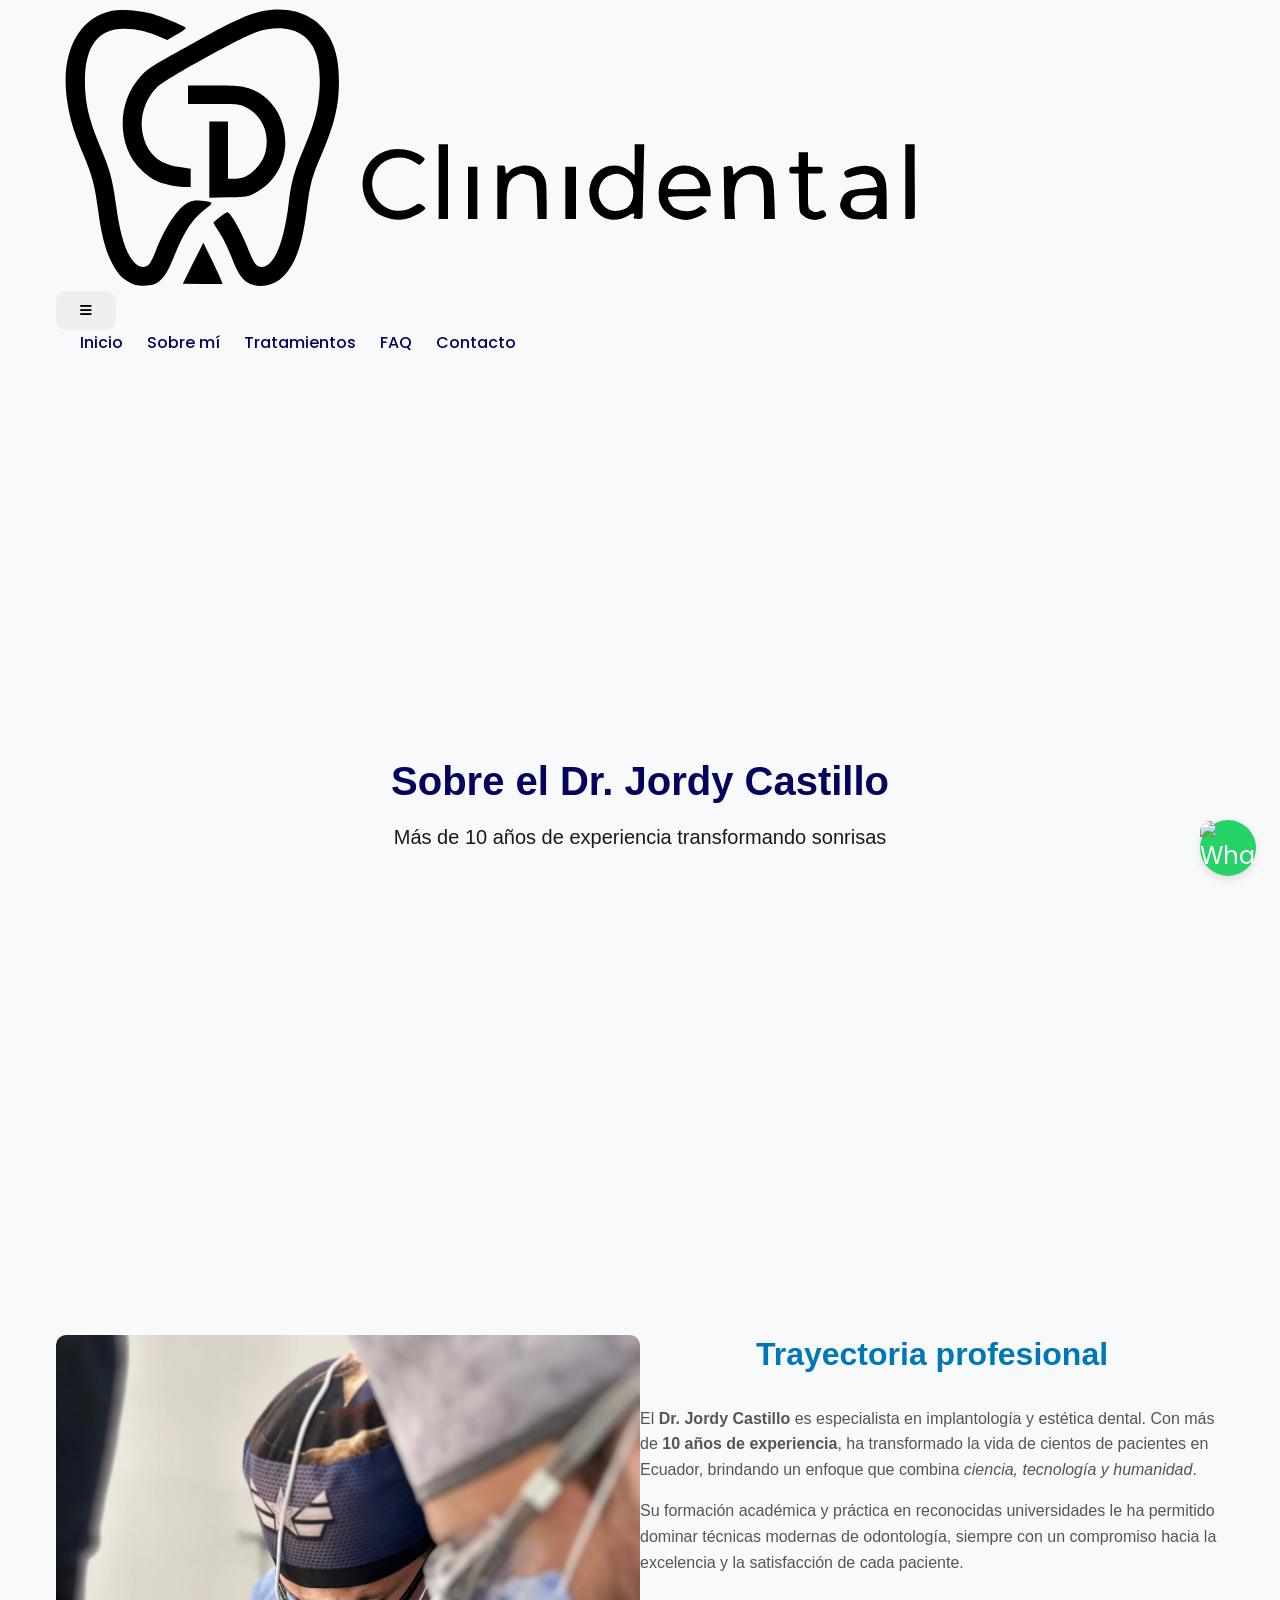
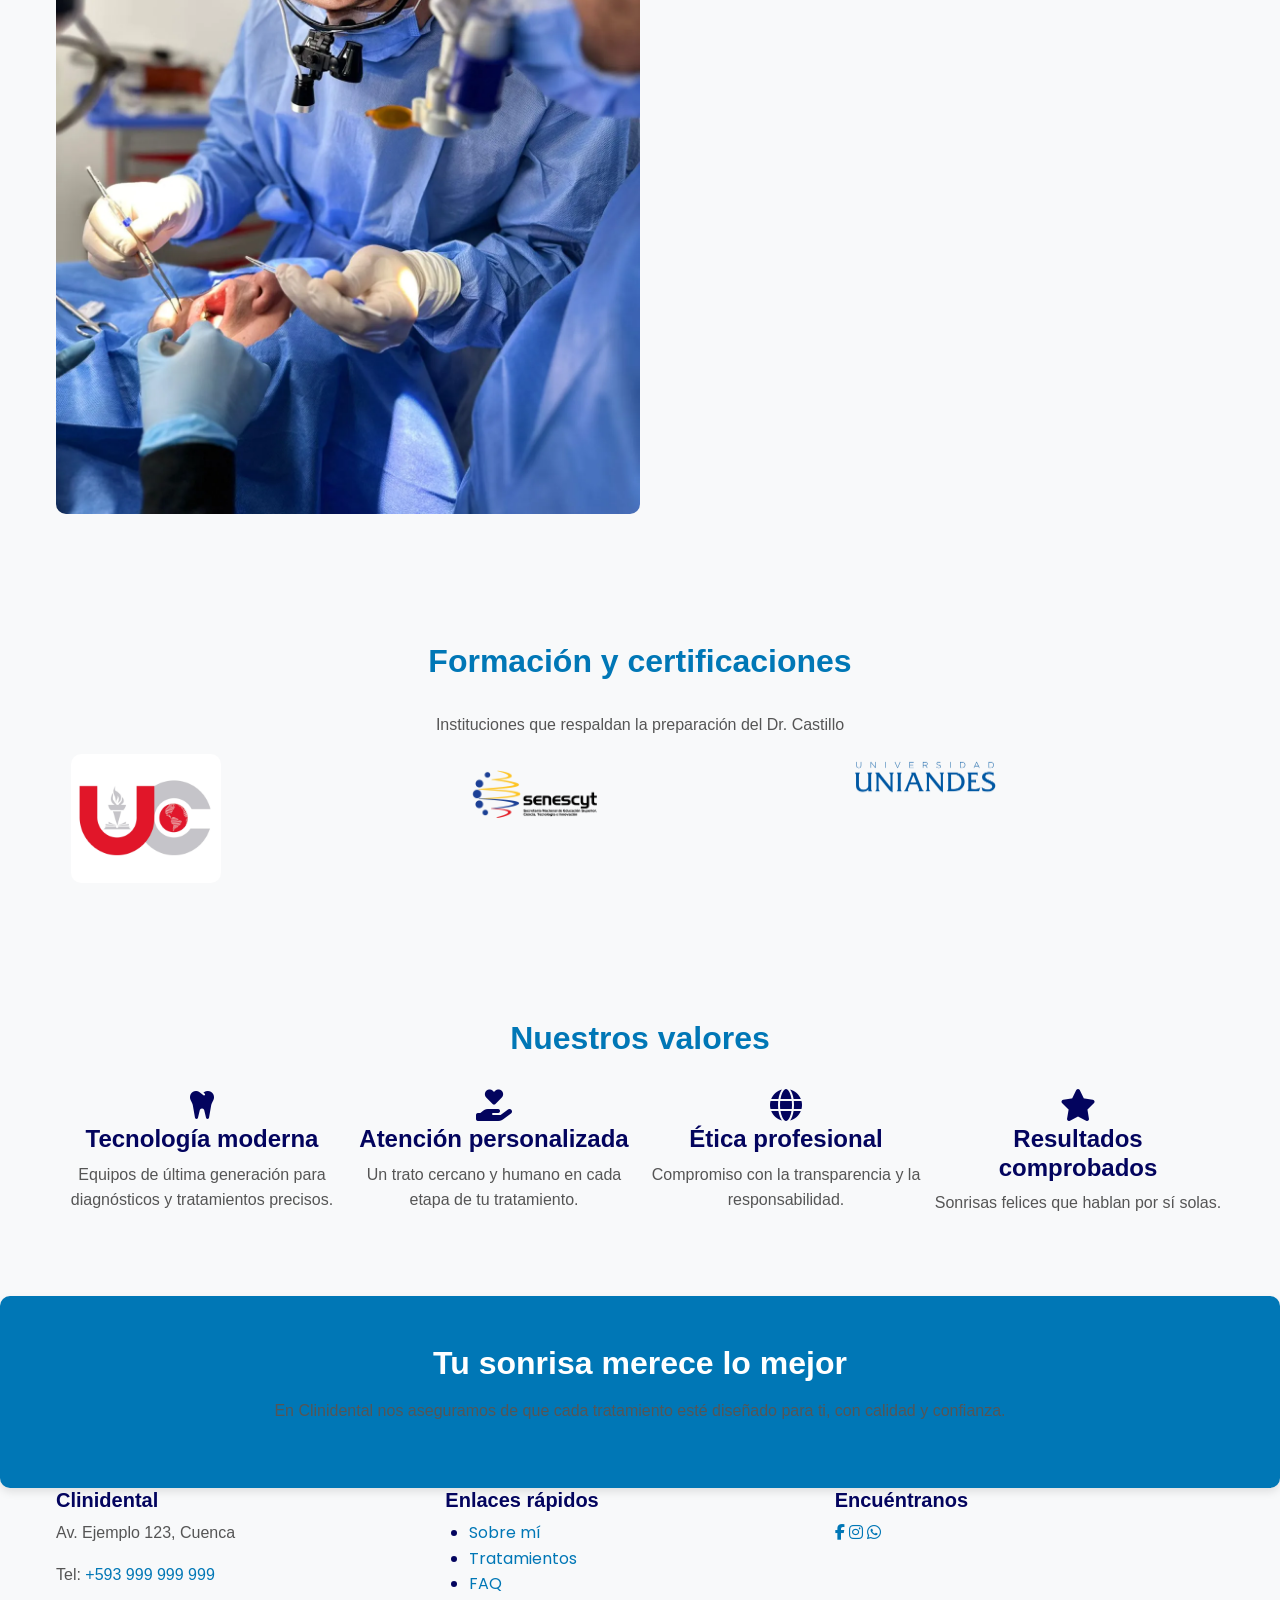
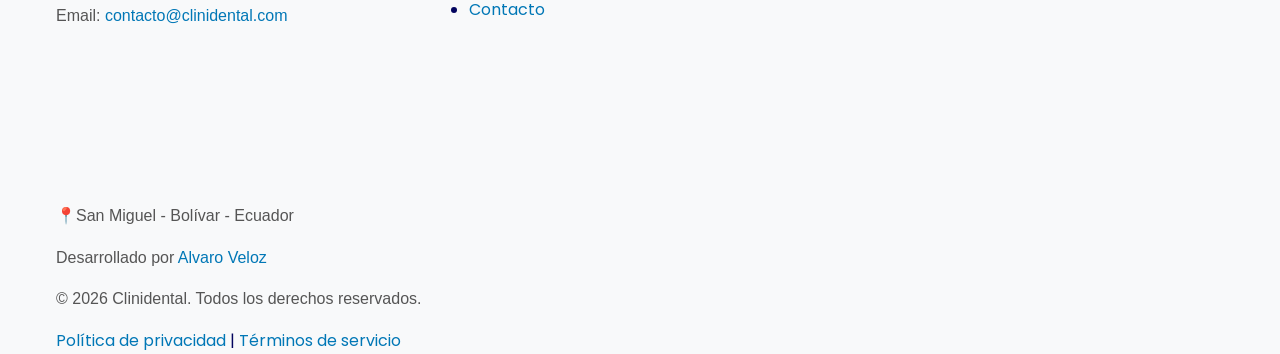
==== commit 1efe423b: "prototipo v2" ====
--- a/about.html
+++ b/about.html
@@ -1,135 +1,289 @@
-<!DOCTYPE html>
+<!doctype html>
 <html lang="es">
 
 <head>
-    <meta charset="UTF-8">
-    <meta name="viewport" content="width=device-width, initial-scale=1.0">
-    <title>Sobre mí | SonrisaPro</title>
-    <!-- Estilos -->
+    <!-- ================================
+     META & SEO
+     ================================ -->
+    <meta charset="utf-8">
+    <meta name="viewport" content="width=device-width,initial-scale=1">
+    <title>Sobre el Dr. Jordy Castillo — Clinidental</title>
+    <meta name="description"
+        content="Conoce la trayectoria del Dr. Jordy Castillo, odontólogo principal de Clinidental. Formación, experiencia y valores en implantología y estética dental.">
+
+    <!-- Favicon -->
+    <link rel="icon" href="favicon.ico" type="image/x-icon">
+
+    <!-- Google Fonts -->
+    <link rel="preconnect" href="https://fonts.googleapis.com">
+    <link rel="preconnect" href="https://fonts.gstatic.com" crossorigin>
+    <link
+        href="https://fonts.googleapis.com/css2?family=Inter:wght@400;600;700&family=Poppins:wght@500;600;700&display=swap"
+        rel="stylesheet">
+
+    <!-- Font Awesome -->
+    <link rel="stylesheet" href="https://cdnjs.cloudflare.com/ajax/libs/font-awesome/6.5.0/css/all.min.css">
+
+    <!-- CSS -->
     <link rel="stylesheet" href="css/base.css">
     <link rel="stylesheet" href="css/layout.css">
     <link rel="stylesheet" href="css/components.css">
+    <link rel="stylesheet" href="css/utilities.css">
     <link rel="stylesheet" href="css/themes.css">
-    <link rel="stylesheet" href="css/utilities.css">
-    <!-- Iconos -->
-    <link rel="stylesheet" href="https://cdnjs.cloudflare.com/ajax/libs/font-awesome/6.5.0/css/all.min.css">
 </head>
 
 <body>
-
-    <!-- HEADER -->
-    <header class="main-header">
-        <nav class="navbar container">
-            <a href="index.html" class="logo">
-                <img src="assets/img/logo.png" alt="SonrisaPro" class="logo-img">
+    <!-- ================================
+     HEADER
+     ================================ -->
+    <header class="site-header">
+        <div class="header-inner container">
+            <!-- LOGO -->
+            <a class="logo" href="index.html" aria-label="Ir al inicio">
+                <img src="assets/img/logo/logo.svg" alt="Logotipo Clinidental" height="50">
             </a>
-            <!-- Botón hamburguesa -->
-            <button class="menu-toggle" id="menu-toggle">
-                <i class="fas fa-bars"></i>
-            </button>
-            <ul class="nav-links" id="nav-links">
-                <li><a href="about.html" class="active">Sobre mí</a></li>
-                <li><a href="services.html">Servicios</a></li>
-                <li><a href="guide.html">Guías</a></li>
-                <li><a href="blog.html">Blog</a></li>
-                <li><a href="faq.html">Preguntas frecuentes</a></li>
-                <li><a href="gallery.html">Galería</a></li>
-                <li><a href="contact.html">Contacto</a></li>
-                <li><a href="privacy.html">Privacidad</a></li>
-                <li><a href="terms.html">Términos</a></li>
+
+            <!-- MENÚ -->
+            <nav class="site-nav" aria-label="Menú principal">
+                <button class="nav-toggle" aria-controls="primary-navigation" aria-expanded="false">
+                    <span aria-hidden="true"><i class="fas fa-bars"></i></span>
+                </button>
+                <ul id="primary-navigation" class="nav-links" hidden role="list">
+                    <li><a href="index.html">Inicio</a></li>
+                    <li><a href="about.html" aria-current="page">Sobre mí</a></li>
+                    <li><a href="services.html">Tratamientos</a></li>
+                    
+                    <li><a href="faq.html">FAQ</a></li>
+                    <li><a href="contact.html">Contacto</a></li>
+                </ul>
+            </nav>
+        </div>
+    </header>
+
+    <!-- ================================
+     HERO
+     ================================ -->
+    <section class="hero hero-small"
+        style="background-image: url('assets/img/hero/about-hero.webp'); background-position: center;">
+        <div class="overlay"></div>
+        <div class="hero-content container text-center">
+            <h1>Sobre el <span>Dr. Jordy Castillo</span></h1>
+            <p class="lead">Más de 10 años de experiencia transformando sonrisas</p>
+        </div>
+    </section>
+
+    <!-- ================================
+     MAIN
+     ================================ -->
+    <main id="main">
+
+        <!-- BIO -->
+        <section class="section bio" aria-labelledby="bio-title">
+            <div class="container bio-inner grid grid-2">
+                <div class="bio-img">
+                    <img src="assets/img/doctor/doctor.webp"
+                        alt="Dr. Jordy Castillo, odontólogo principal de Clinidental" loading="lazy">
+                </div>
+                <div class="bio-content">
+                    <h2 id="bio-title">Trayectoria profesional</h2>
+                    <p>
+                        El <strong>Dr. Jordy Castillo</strong> es especialista en implantología y estética dental. Con
+                        más de
+                        <b>10 años de experiencia</b>, ha transformado la vida de cientos de pacientes en Ecuador,
+                        brindando un
+                        enfoque que combina <em>ciencia, tecnología y humanidad</em>.
+                    </p>
+                    <p>
+                        Su formación académica y práctica en reconocidas universidades le ha permitido dominar técnicas
+                        modernas de
+                        odontología, siempre con un compromiso hacia la excelencia y la satisfacción de cada paciente.
+                    </p>
+                </div>
+            </div>
+        </section>
+
+        <!-- UNIVERSIDADES / CERTIFICACIONES -->
+        <section class="section universidades" aria-labelledby="universidades-title">
+            <div class="container text-center">
+                <h2 id="universidades-title">Formación y certificaciones</h2>
+                <p class="section-subtitle">Instituciones que respaldan la preparación del Dr. Castillo</p>
+                <div class="grid grid-3 logos-grid mt-md">
+                    <div class="logo-item">
+                        <img src="assets/img/universidades/ucuenca.webp" alt="Universidad de Cuenca" loading="lazy">
+                    </div>
+                    <div class="logo-item">
+                        <img src="assets/img/universidades/udental365.webp" alt="Certificación Dental 365"
+                            loading="lazy">
+                    </div>
+                    <div class="logo-item">
+                        <img src="assets/img/universidades/uquito.webp" alt="Universidad de Quito" loading="lazy">
+                    </div>
+                    <!-- Puedes agregar más logos aquí -->
+                </div>
+            </div>
+        </section>
+
+        <!-- VALORES -->
+        <section class="section valores" aria-labelledby="valores-title">
+            <div class="container text-center">
+                <h2 id="valores-title">Nuestros valores</h2>
+                <div class="grid grid-4 mt-md">
+                    <div class="valor">
+                        <i class="fas fa-tooth fa-2x"></i>
+                        <h3>Tecnología moderna</h3>
+                        <p>Equipos de última generación para diagnósticos y tratamientos precisos.</p>
+                    </div>
+                    <div class="valor">
+                        <i class="fas fa-hand-holding-heart fa-2x"></i>
+                        <h3>Atención personalizada</h3>
+                        <p>Un trato cercano y humano en cada etapa de tu tratamiento.</p>
+                    </div>
+                    <div class="valor">
+                        <i class="fas fa-globe fa-2x"></i>
+                        <h3>Ética profesional</h3>
+                        <p>Compromiso con la transparencia y la responsabilidad.</p>
+                    </div>
+                    <div class="valor">
+                        <i class="fas fa-star fa-2x"></i>
+                        <h3>Resultados comprobados</h3>
+                        <p>Sonrisas felices que hablan por sí solas.</p>
+                    </div>
+                </div>
+            </div>
+        </section>
+
+        <!-- CTA FINAL -->
+        <section class="section cta-final text-center">
+            <div class="container">
+                <h2>Tu sonrisa merece lo mejor</h2>
+                <p>En Clinidental nos aseguramos de que cada tratamiento esté diseñado para ti, con calidad y confianza.
+                </p>
+            </div>
+        </section>
+    </main>
+
+    <!-- ================================
+     FOOTER
+     ================================ -->
+    <footer class="site-footer">
+        <div class="footer-inner container grid grid-3">
+            <div>
+                <h4>Clinidental</h4>
+                <p>Av. Ejemplo 123, Cuenca</p>
+                <p>Tel: <a href="tel:+593999999999">+593 999 999 999</a></p>
+                <p>Email: <a href="mailto:contacto@clinidental.com">contacto@clinidental.com</a></p>
+            </div>
+
+            <div>
+                <h4>Enlaces rápidos</h4>
+                <ul role="list" class="footer-links">
+                    <li><a href="about.html">Sobre mí</a></li>
+                    <li><a href="services.html">Tratamientos</a></li>
+                    
+                    <li><a href="faq.html">FAQ</a></li>
+                    <li><a href="contact.html">Contacto</a></li>
+                </ul>
+            </div>
+
+            <div>
+                <h4>Encuéntranos</h4>
+                <div class="footer-social">
+                    <a href="https://www.facebook.com/jordy.castillo.5?locale=es_LA" aria-label="Facebook"><i class="fab fa-facebook-f"></i></a>
+                    <a href="https://www.instagram.com/jordano_castill?utm_source=ig_web_button_share_sheet&igsh=ZDNlZDc0MzIxNw==" aria-label="Instagram"><i class="fab fa-instagram"></i></a>
+                    <a href="https://wa.me/593991746309" target="_blank" aria-label="WhatsApp"><i
+                            class="fab fa-whatsapp"></i></a>
+                </div>
+                <div class="footer-map" style="width: 100%; max-width: 400px; margin: auto;">
+                    <iframe src="https://www.google.com/maps/embed?pb=!1m18!1m12!1m3!1d3988.0449088263476!2d-79.04578632504445!3d-1.7083699362330471!2m3!1f0!2f0!3f0!3m2!1i1024!2i768!4f13.1!3m3!1m2!1s0x91d32300377db3b9%3A0xa3e906479cc55556!2sCLINIDENTAL!5e0!3m2!1ses-419!2sec!4v1757644639689!5m2!1ses-419!2sec" width="100%" height="250"
+                        style="border:0;" allowfullscreen="" loading="lazy"></iframe>
+                </div>
+            </div>
+        </div>
+
+        <div class="footer-bottom container">
+            <p>📍San Miguel - Bolívar - Ecuador</p>
+            <p>Desarrollado por <a href="https://tucodigo.com" target="_blank" rel="noopener">Alvaro Veloz</a></p>
+            <p>&copy; <span id="year"></span> Clinidental. Todos los derechos reservados.</p>
+            <a href="#" id="open-privacy">Política de privacidad</a> |
+            <a href="#" id="open-terms">Términos de servicio</a>
+        </div>
+    </footer>
+
+    <!-- JS -->
+    <script src="js/main.js" defer></script>
+
+    <!-- Botón flotante WhatsApp -->
+    <a href="https://wa.me/593991746309" class="whatsapp-float" target="_blank" aria-label="WhatsApp">
+        <img src="https://cdn.jsdelivr.net/gh/simple-icons/simple-icons/icons/whatsapp.svg" alt="WhatsApp">
+    </a>
+
+    <!-- Modal de Política de Privacidad -->
+    <div id="privacy-modal" class="modal">
+        <div class="modal-content">
+            <span class="close">&times;</span>
+            <h2>Política de Privacidad</h2>
+            <p>En <strong>Clinidental</strong> respetamos y protegemos la privacidad de nuestros pacientes y usuarios.
+                Esta Política de Privacidad explica cómo recopilamos, usamos y protegemos su información personal.</p>
+
+            <h3>1. Información que recopilamos</h3>
+            <ul>
+                <li>Datos de contacto (nombre, teléfono, correo electrónico).</li>
+                <li>Información médica básica proporcionada por el paciente para agendar citas.</li>
+                <li>Datos de navegación en el sitio web.</li>
             </ul>
-            <a href="contact.html" class="btn-primary">Agendar cita</a>
-        </nav>
-    </header>
-
-    <!-- HERO INTERIOR -->
-    <section class="hero-internal">
-        <div class="hero-content container">
-            <h1>Conoce a tu especialista</h1>
-            <p>Pasión por la odontología, experiencia comprobada y un compromiso con tu sonrisa.</p>
-        </div>
-    </section>
-
-    <!-- PERFIL DEL DOCTOR -->
-    <section class="about-doctor container">
-        <div class="doctor-info">
-            <h2>Dr. JORDY CASTILLO</h2>
-                <p class="specialty">Odontólogo especialista en Periodoncia e Implantología Quirúrgica</p>
-            <img src="assets/img/doctor.jpg" alt="Foto del odontólogo" class="doctor-photo">
-            <div class="doctor-details">
-                <p>Soy un profesional comprometido con la salud bucal, con más de 1000 años de experiencia brindando atención especializada. Me enfoco en la Periodoncia, aplicando técnicas avanzadas para prevenir, diagnosticar y tratar enfermedades de las encías. También realizo procedimientos complejos como extracciones quirúrgicas e implantes dentales, siempre priorizando el bienestar y la comodidad del paciente.</p>
-            </div>
-        </div>
-    </section>
-
-    <!-- ESTUDIOS Y EXPERIENCIA -->
-    <section class="about-studies container">
-        <h2>Formación y Experiencia</h2>
-        <ul class="studies-list">
-            <li><i class="fa-solid fa-graduation-cap"></i> Doctor en Odontología – Universidad Regional Autónoma de Los Andes</li>
-            <li><i class="fa-solid fa-tooth"></i> Especialización en Periodoncia e Implantologia Quirúrgica – Universidad Católica de Cuenca</li>
-            <li><i class="fa-solid fa-screwdriver-wrench"></i> Experiencia en implantes dentales y cirugía oral avanzada
-            </li>
-            <li><i class="fa-solid fa-people-group"></i> Más de 1000 pacientes atendidos exitosamente</li>
-        </ul>
-        <!-- Logos de universidades -->
-    <div class="formacion-logos">
-        <div class="logo-item">
-            <img src="assets/img/universidades/universidad1.png" alt="Universidad Regional Autónoma de Los Andes">
-            <p></p>
-        </div>
-        <div class="logo-item">
-            <img src="assets/img/universidades/universidad2.png" alt="Universidad Católica de Cuenca">
-            <p></p>
+
+            <h3>2. Uso de la información</h3>
+            <p>Utilizamos la información para:</p>
+            <ul>
+                <li>Agendar y gestionar citas odontológicas.</li>
+                <li>Enviar recordatorios y confirmaciones a través de WhatsApp, SMS o correo electrónico.</li>
+                <li>Mejorar la experiencia de nuestros pacientes en el sitio web.</li>
+            </ul>
+
+            <h3>3. Confidencialidad y seguridad</h3>
+            <p>Los datos personales son tratados de manera confidencial y segura, conforme a la legislación ecuatoriana
+                sobre protección de datos.</p>
+
+            <h3>4. Derechos del paciente</h3>
+            <p>Usted puede solicitar en cualquier momento la rectificación o eliminación de su información escribiendo a
+                <a href="mailto:contacto@clinidental.com">contacto@clinidental.com</a>.
+            </p>
         </div>
     </div>
-</section>
-    </section>
-
-    <!-- FILOSOFÍA DE TRABAJO -->
-    <section class="about-philosophy">
-        <div class="container">
-            <h2>Filosofía de trabajo</h2>
-            <p>Mi misión es brindar un servicio odontológico humano, ético y personalizado.
-                Cada paciente es único, por eso me esfuerzo en crear un ambiente de confianza, utilizando tecnología
-                moderna y técnicas actualizadas para garantizar resultados de calidad.</p>
-        </div>
-    </section>
-
-    <!-- CTA FINAL -->
-    <section class="cta-final">
-        <div class="cta-content container">
-            <h2>¿Quieres conocer más?</h2>
-            <p>Estoy listo para ayudarte a recuperar tu sonrisa. ¡Agenda tu cita ahora!</p>
-            <a href="contact.html" class="btn-secondary">Contactar</a>
-        </div>
-    </section>
-
-    <!-- FOOTER -->
-    <footer class="main-footer">
-        <div class="container footer-content">
-            <p>© 2025 Clinidental | San Miguel - Bolívar - Ecuador</p>
-            <div class="socials">
-                <a href="https://www.facebook.com/jordy.castillo.5?locale=es_LA" target="_blank">
-                    <i class="fab fa-facebook"></i></a>
-                <a href="https://www.instagram.com/jordano_castill?utm_source=ig_web_button_share_sheet&igsh=ZDNlZDc0MzIxNw==" target="_blank">
-                    <i class="fab fa-instagram"></i></a>
-                <a href="#"><i class="fab fa-tiktok"></i></a>
-                <nav>
-                <a href="privacy.html">Política de Privacidad</a> |
-                <a href="terms.html">Términos y Condiciones</a>
-                </nav>
-            </div>
-        </div>
-    </footer>
-
-    <!-- BOTÓN FLOTANTE WHATSAPP -->
-    <a href="https://wa.me/593999573749" target="_blank" class="whatsapp-float">
-        <i class="fab fa-whatsapp"></i>
-    </a>
-
-    <!-- JS -->
-    <<script src="js/scripts.js"></script>
+
+    <!-- Modal de Términos de Servicio -->
+    <div id="terms-modal" class="modal">
+        <div class="modal-content">
+            <span class="close">&times;</span>
+            <h2>Términos de Servicio</h2>
+            <p>Estos Términos regulan el uso del sitio web de <strong>Clinidental</strong> y la reserva de citas en
+                línea.</p>
+
+            <h3>1. Uso del sitio</h3>
+            <p>El sitio tiene como fin brindar información sobre servicios odontológicos y permitir a los usuarios
+                agendar citas en línea.</p>
+
+            <h3>2. Reservas y confirmaciones</h3>
+            <ul>
+                <li>Las citas solicitadas en línea están sujetas a confirmación por parte del equipo de Clinidental.
+                </li>
+                <li>El paciente recibirá confirmación vía WhatsApp, llamada o correo electrónico.</li>
+            </ul>
+
+            <h3>3. Cancelaciones</h3>
+            <p>En caso de no poder asistir a una cita, solicitamos avisar con al menos 24 horas de anticipación.</p>
+
+            <h3>4. Responsabilidad</h3>
+            <p>La información contenida en este sitio es de carácter informativo. Los diagnósticos y tratamientos
+                definitivos se realizan de manera presencial.</p>
+
+            <h3>5. Contacto</h3>
+            <p>Para consultas adicionales, puede comunicarse con nosotros a través del correo
+                <a href="mailto:contacto@clinidental.com">contacto@clinidental.com</a> o vía WhatsApp al
+                <a href="https://wa.me/593991746309" target="_blank">+593 99 174 6309</a>.
+            </p>
+        </div>
+
 </body>
 
 </html>
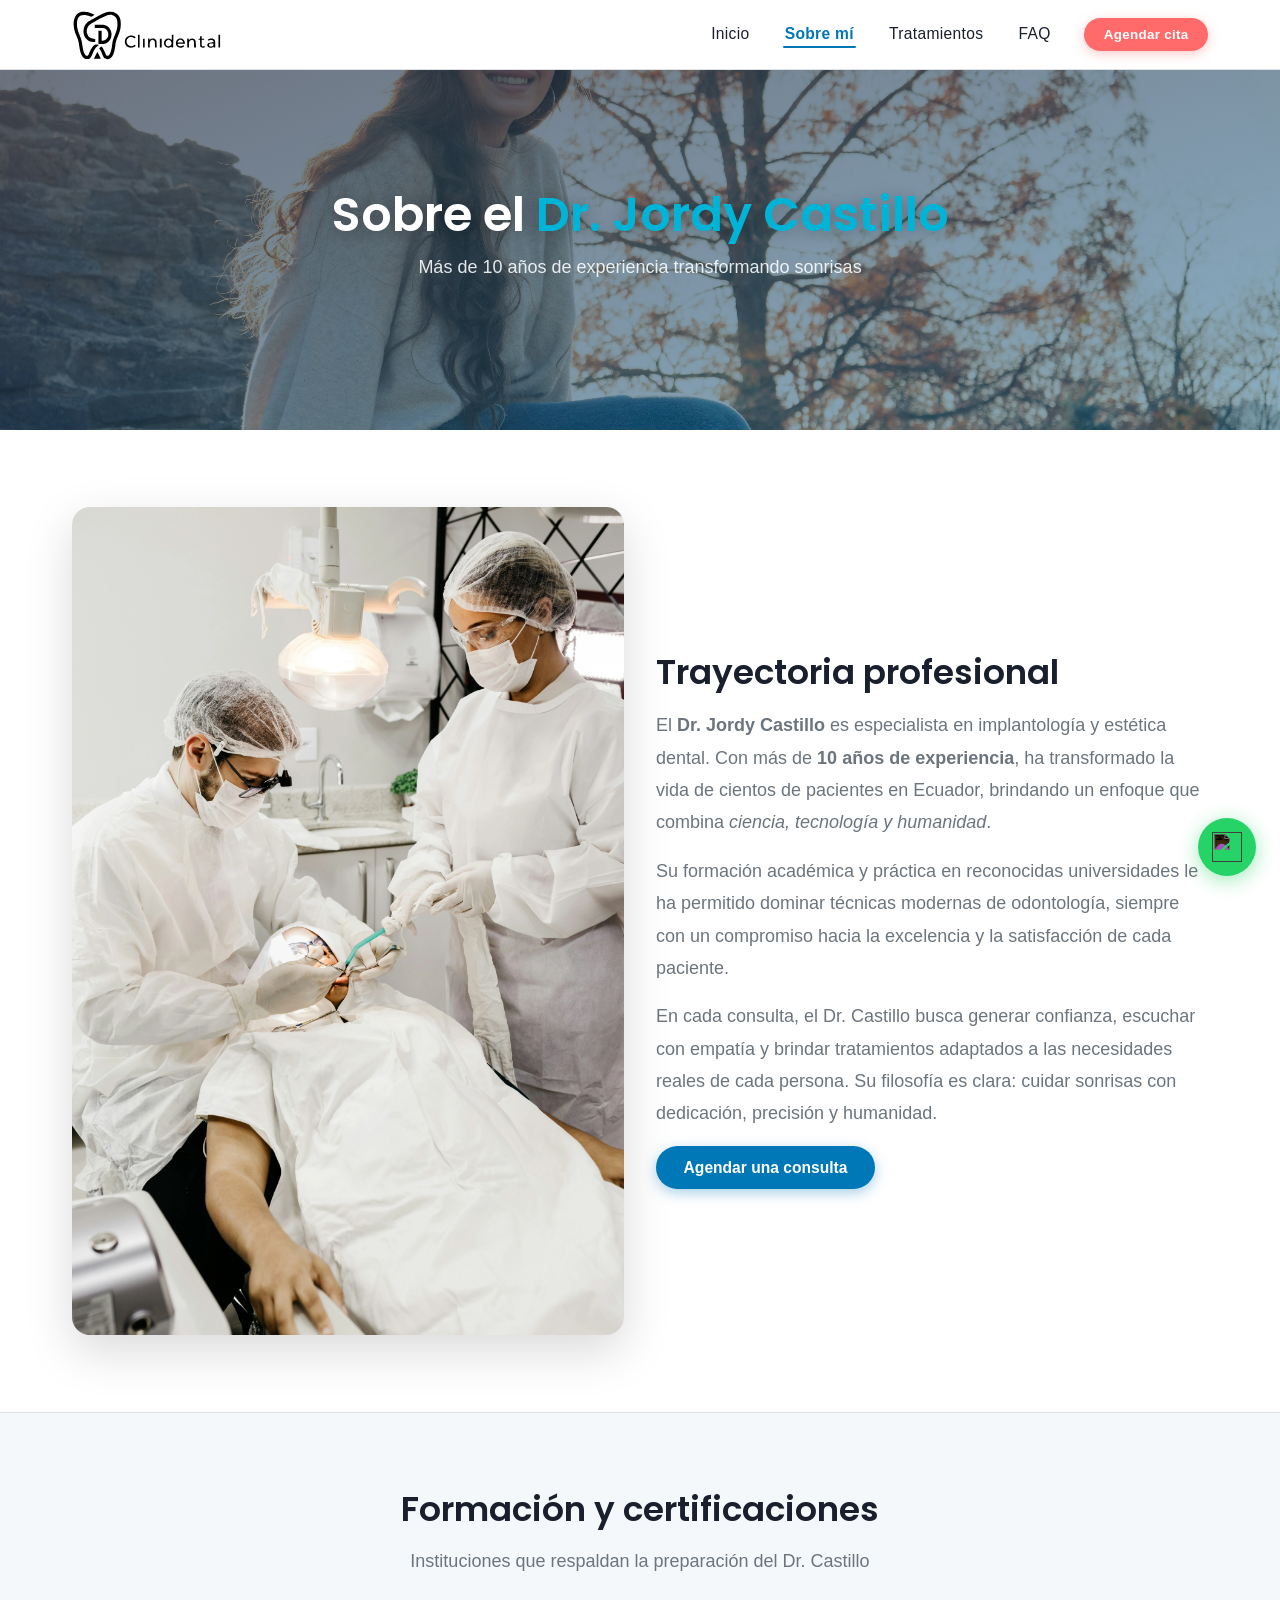
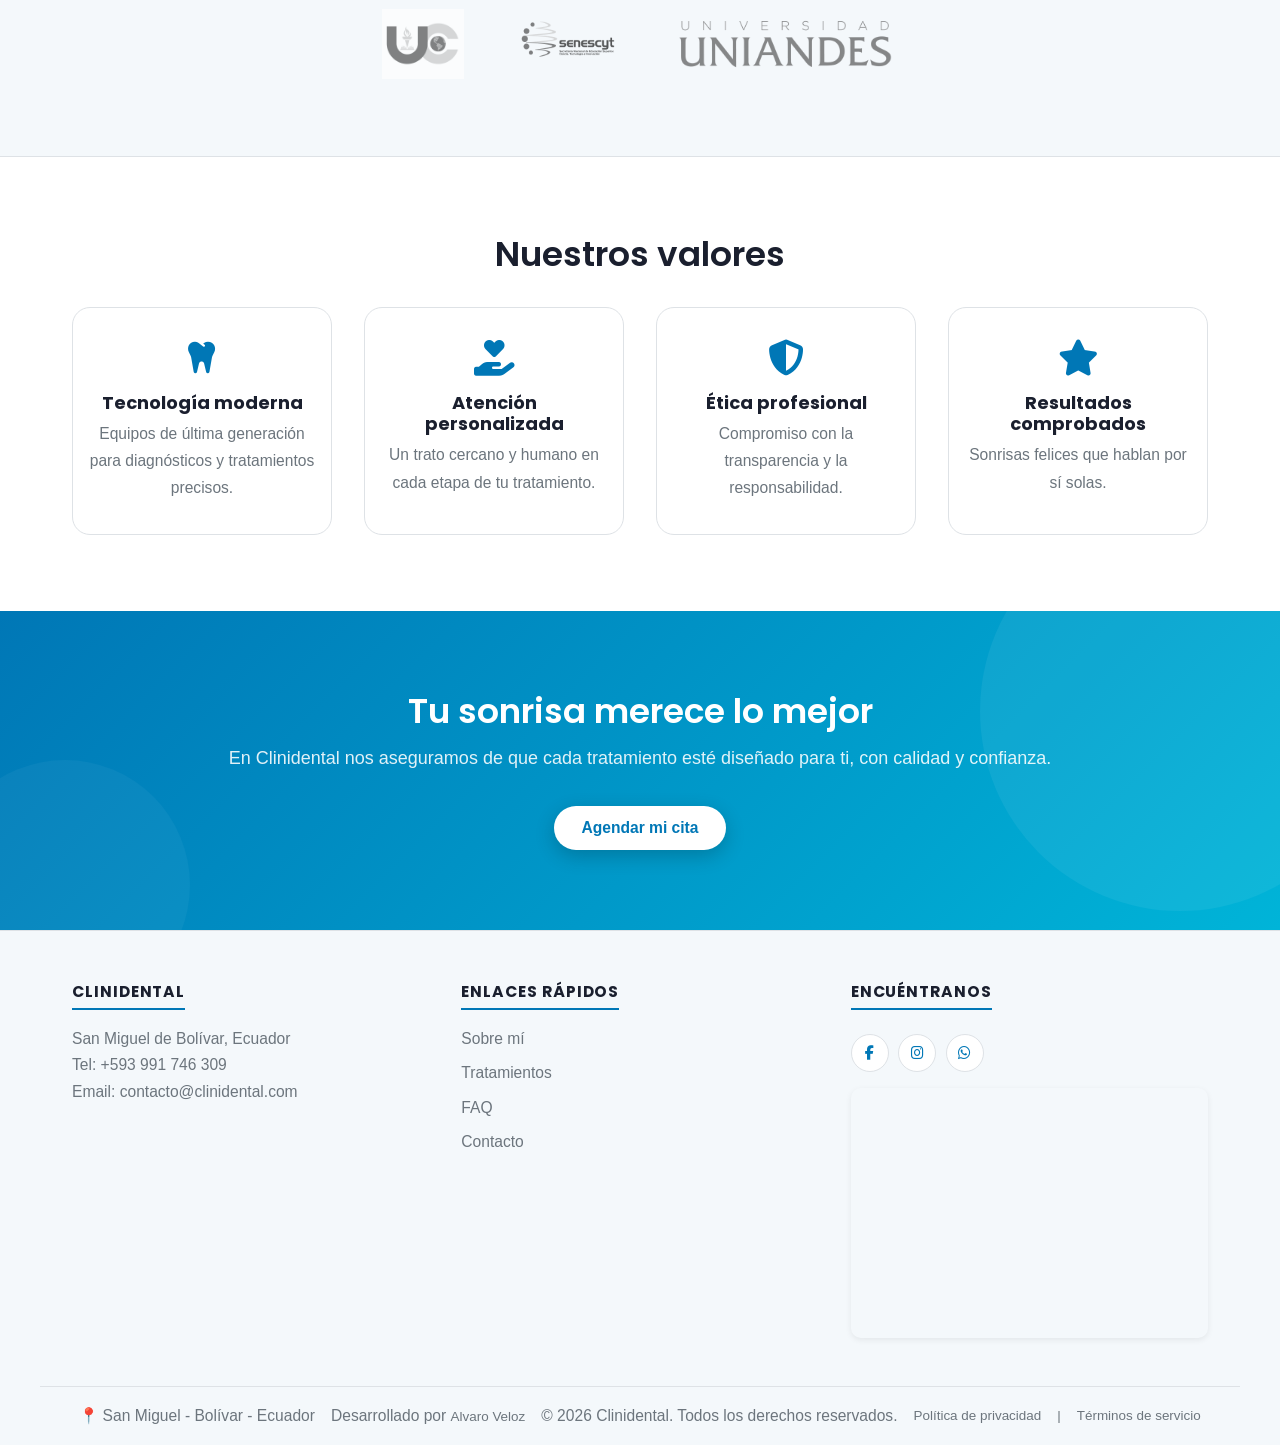
==== commit 699927a9: "prototipo v3" ====
--- a/about.html
+++ b/about.html
@@ -2,23 +2,29 @@
 <html lang="es">
 
 <head>
-    <!-- ================================
-     META & SEO
-     ================================ -->
+    <!-- META & SEO -->
     <meta charset="utf-8">
-    <meta name="viewport" content="width=device-width,initial-scale=1">
+    <meta name="viewport" content="width=device-width, initial-scale=1">
     <title>Sobre el Dr. Jordy Castillo — Clinidental</title>
     <meta name="description"
         content="Conoce la trayectoria del Dr. Jordy Castillo, odontólogo principal de Clinidental. Formación, experiencia y valores en implantología y estética dental.">
-
-    <!-- Favicon -->
-    <link rel="icon" href="favicon.ico" type="image/x-icon">
+    <meta property="og:title" content="Sobre el Dr. Jordy Castillo — Clinidental">
+    <meta property="og:description"
+        content="Especialista en implantología y estética dental con más de 10 años de experiencia en Ecuador.">
+    <meta property="og:image" content="assets/img/doctor/doctor.webp">
+    <meta property="og:type" content="website">
+
+    <!-- FAVICONS -->
+    <link rel="apple-touch-icon" sizes="180x180" href="assets/favicon/apple-touch-icon.png">
+    <link rel="icon" type="image/png" sizes="32x32" href="assets/favicon/favicon-32x32.png">
+    <link rel="icon" type="image/png" sizes="16x16" href="assets/favicon/favicon-16x16.png">
+    <link rel="manifest" href="assets/favicon/site.webmanifest">
+    <meta name="theme-color" content="#0077b6">
 
     <!-- Google Fonts -->
     <link rel="preconnect" href="https://fonts.googleapis.com">
     <link rel="preconnect" href="https://fonts.gstatic.com" crossorigin>
-    <link
-        href="https://fonts.googleapis.com/css2?family=Inter:wght@400;600;700&family=Poppins:wght@500;600;700&display=swap"
+    <link href="https://fonts.googleapis.com/css2?family=Inter:wght@400;600;700&family=Poppins:wght@500;600;700&display=swap"
         rel="stylesheet">
 
     <!-- Font Awesome -->
@@ -33,72 +39,74 @@
 </head>
 
 <body>
-    <!-- ================================
-     HEADER
-     ================================ -->
+
+    <a class="skip-link" href="#main">Saltar al contenido principal</a>
+
+    <!-- HEADER -->
     <header class="site-header">
         <div class="header-inner container">
-            <!-- LOGO -->
             <a class="logo" href="index.html" aria-label="Ir al inicio">
                 <img src="assets/img/logo/logo.svg" alt="Logotipo Clinidental" height="50">
             </a>
-
-            <!-- MENÚ -->
             <nav class="site-nav" aria-label="Menú principal">
-                <button class="nav-toggle" aria-controls="primary-navigation" aria-expanded="false">
-                    <span aria-hidden="true"><i class="fas fa-bars"></i></span>
+                <button class="nav-toggle" aria-controls="primary-navigation" aria-expanded="false" aria-label="Abrir menú">
+                    <i class="fas fa-bars" aria-hidden="true"></i>
                 </button>
                 <ul id="primary-navigation" class="nav-links" hidden role="list">
                     <li><a href="index.html">Inicio</a></li>
                     <li><a href="about.html" aria-current="page">Sobre mí</a></li>
                     <li><a href="services.html">Tratamientos</a></li>
-                    
                     <li><a href="faq.html">FAQ</a></li>
-                    <li><a href="contact.html">Contacto</a></li>
+                    <li><a href="contact.html" class="btn btn-accent">Agendar cita</a></li>
                 </ul>
             </nav>
         </div>
     </header>
 
-    <!-- ================================
-     HERO
-     ================================ -->
-    <section class="hero hero-small"
-        style="background-image: url('assets/img/hero/about-hero.webp'); background-position: center;">
-        <div class="overlay"></div>
-        <div class="hero-content container text-center">
-            <h1>Sobre el <span>Dr. Jordy Castillo</span></h1>
-            <p class="lead">Más de 10 años de experiencia transformando sonrisas</p>
-        </div>
-    </section>
-
-    <!-- ================================
-     MAIN
-     ================================ -->
+    <!-- MAIN (hero incluido aquí dentro) -->
     <main id="main">
+
+        <!-- HERO -->
+        <section class="hero hero-small" aria-label="Portada sobre el doctor"
+            style="background-image: url('assets/img/hero/clinidental-hero.webp'); background-position: center;">
+            <div class="overlay" aria-hidden="true"></div>
+            <div class="hero-content container text-center">
+                <h1>Sobre el <span>Dr. Jordy Castillo</span></h1>
+                <p class="lead">Más de 10 años de experiencia transformando sonrisas</p>
+            </div>
+        </section>
 
         <!-- BIO -->
         <section class="section bio" aria-labelledby="bio-title">
             <div class="container bio-inner grid grid-2">
+
                 <div class="bio-img">
                     <img src="assets/img/doctor/doctor.webp"
-                        alt="Dr. Jordy Castillo, odontólogo principal de Clinidental" loading="lazy">
-                </div>
+                        alt="Dr. Jordy Castillo, odontólogo principal de Clinidental"
+                        loading="lazy">
+                </div>
+
                 <div class="bio-content">
                     <h2 id="bio-title">Trayectoria profesional</h2>
                     <p>
-                        El <strong>Dr. Jordy Castillo</strong> es especialista en implantología y estética dental. Con
-                        más de
-                        <b>10 años de experiencia</b>, ha transformado la vida de cientos de pacientes en Ecuador,
-                        brindando un
-                        enfoque que combina <em>ciencia, tecnología y humanidad</em>.
+                        El <strong>Dr. Jordy Castillo</strong> es especialista en implantología y estética dental.
+                        Con más de <strong>10 años de experiencia</strong>, ha transformado la vida de cientos de
+                        pacientes en Ecuador, brindando un enfoque que combina
+                        <em>ciencia, tecnología y humanidad</em>.
                     </p>
                     <p>
-                        Su formación académica y práctica en reconocidas universidades le ha permitido dominar técnicas
-                        modernas de
-                        odontología, siempre con un compromiso hacia la excelencia y la satisfacción de cada paciente.
+                        Su formación académica y práctica en reconocidas universidades le ha permitido dominar
+                        técnicas modernas de odontología, siempre con un compromiso hacia la excelencia y la
+                        satisfacción de cada paciente.
                     </p>
-                </div>
+                    <p>
+                        En cada consulta, el Dr. Castillo busca generar confianza, escuchar con empatía y brindar
+                        tratamientos adaptados a las necesidades reales de cada persona. Su filosofía es clara:
+                        cuidar sonrisas con dedicación, precisión y humanidad.
+                    </p>
+                    <a href="contact.html" class="btn btn-primary">Agendar una consulta</a>
+                </div>
+
             </div>
         </section>
 
@@ -112,13 +120,11 @@
                         <img src="assets/img/universidades/ucuenca.webp" alt="Universidad de Cuenca" loading="lazy">
                     </div>
                     <div class="logo-item">
-                        <img src="assets/img/universidades/udental365.webp" alt="Certificación Dental 365"
-                            loading="lazy">
+                        <img src="assets/img/universidades/udental365.webp" alt="Certificación Dental 365" loading="lazy">
                     </div>
                     <div class="logo-item">
                         <img src="assets/img/universidades/uquito.webp" alt="Universidad de Quito" loading="lazy">
                     </div>
-                    <!-- Puedes agregar más logos aquí -->
                 </div>
             </div>
         </section>
@@ -128,26 +134,31 @@
             <div class="container text-center">
                 <h2 id="valores-title">Nuestros valores</h2>
                 <div class="grid grid-4 mt-md">
-                    <div class="valor">
-                        <i class="fas fa-tooth fa-2x"></i>
+
+                    <article class="valor">
+                        <i class="fas fa-tooth fa-2x" aria-hidden="true"></i>
                         <h3>Tecnología moderna</h3>
                         <p>Equipos de última generación para diagnósticos y tratamientos precisos.</p>
-                    </div>
-                    <div class="valor">
-                        <i class="fas fa-hand-holding-heart fa-2x"></i>
+                    </article>
+
+                    <article class="valor">
+                        <i class="fas fa-hand-holding-heart fa-2x" aria-hidden="true"></i>
                         <h3>Atención personalizada</h3>
                         <p>Un trato cercano y humano en cada etapa de tu tratamiento.</p>
-                    </div>
-                    <div class="valor">
-                        <i class="fas fa-globe fa-2x"></i>
+                    </article>
+
+                    <article class="valor">
+                        <i class="fas fa-shield-alt fa-2x" aria-hidden="true"></i>
                         <h3>Ética profesional</h3>
                         <p>Compromiso con la transparencia y la responsabilidad.</p>
-                    </div>
-                    <div class="valor">
-                        <i class="fas fa-star fa-2x"></i>
+                    </article>
+
+                    <article class="valor">
+                        <i class="fas fa-star fa-2x" aria-hidden="true"></i>
                         <h3>Resultados comprobados</h3>
                         <p>Sonrisas felices que hablan por sí solas.</p>
-                    </div>
+                    </article>
+
                 </div>
             </div>
         </section>
@@ -156,21 +167,21 @@
         <section class="section cta-final text-center">
             <div class="container">
                 <h2>Tu sonrisa merece lo mejor</h2>
-                <p>En Clinidental nos aseguramos de que cada tratamiento esté diseñado para ti, con calidad y confianza.
-                </p>
-            </div>
-        </section>
+                <p>En Clinidental nos aseguramos de que cada tratamiento esté diseñado para ti, con calidad y confianza.</p>
+                <a href="contact.html" class="btn btn-primary">Agendar mi cita</a>
+            </div>
+        </section>
+
     </main>
 
-    <!-- ================================
-     FOOTER
-     ================================ -->
+    <!-- FOOTER -->
     <footer class="site-footer">
         <div class="footer-inner container grid grid-3">
+
             <div>
                 <h4>Clinidental</h4>
-                <p>Av. Ejemplo 123, Cuenca</p>
-                <p>Tel: <a href="tel:+593999999999">+593 999 999 999</a></p>
+                <p>San Miguel de Bolívar, Ecuador</p>
+                <p>Tel: <a href="tel:+593991746309">+593 991 746 309</a></p>
                 <p>Email: <a href="mailto:contacto@clinidental.com">contacto@clinidental.com</a></p>
             </div>
 
@@ -179,7 +190,6 @@
                 <ul role="list" class="footer-links">
                     <li><a href="about.html">Sobre mí</a></li>
                     <li><a href="services.html">Tratamientos</a></li>
-                    
                     <li><a href="faq.html">FAQ</a></li>
                     <li><a href="contact.html">Contacto</a></li>
                 </ul>
@@ -188,50 +198,59 @@
             <div>
                 <h4>Encuéntranos</h4>
                 <div class="footer-social">
-                    <a href="https://www.facebook.com/jordy.castillo.5?locale=es_LA" aria-label="Facebook"><i class="fab fa-facebook-f"></i></a>
-                    <a href="https://www.instagram.com/jordano_castill?utm_source=ig_web_button_share_sheet&igsh=ZDNlZDc0MzIxNw==" aria-label="Instagram"><i class="fab fa-instagram"></i></a>
-                    <a href="https://wa.me/593991746309" target="_blank" aria-label="WhatsApp"><i
-                            class="fab fa-whatsapp"></i></a>
-                </div>
-                <div class="footer-map" style="width: 100%; max-width: 400px; margin: auto;">
-                    <iframe src="https://www.google.com/maps/embed?pb=!1m18!1m12!1m3!1d3988.0449088263476!2d-79.04578632504445!3d-1.7083699362330471!2m3!1f0!2f0!3f0!3m2!1i1024!2i768!4f13.1!3m3!1m2!1s0x91d32300377db3b9%3A0xa3e906479cc55556!2sCLINIDENTAL!5e0!3m2!1ses-419!2sec!4v1757644639689!5m2!1ses-419!2sec" width="100%" height="250"
-                        style="border:0;" allowfullscreen="" loading="lazy"></iframe>
-                </div>
-            </div>
+                    <a href="https://www.facebook.com/jordy.castillo.5?locale=es_LA"
+                        target="_blank" rel="noopener noreferrer" aria-label="Facebook">
+                        <i class="fab fa-facebook-f" aria-hidden="true"></i>
+                    </a>
+                    <a href="https://www.instagram.com/jordano_castill"
+                        target="_blank" rel="noopener noreferrer" aria-label="Instagram">
+                        <i class="fab fa-instagram" aria-hidden="true"></i>
+                    </a>
+                    <a href="https://wa.me/593991746309"
+                        target="_blank" rel="noopener noreferrer" aria-label="WhatsApp">
+                        <i class="fab fa-whatsapp" aria-hidden="true"></i>
+                    </a>
+                </div>
+                <div class="footer-map">
+                    <iframe
+                        src="https://www.google.com/maps/embed?pb=!1m18!1m12!1m3!1d3988.0449088263476!2d-79.04578632504445!3d-1.7083699362330471!2m3!1f0!2f0!3f0!3m2!1i1024!2i768!4f13.1!3m3!1m2!1s0x91d32300377db3b9%3A0xa3e906479cc55556!2sCLINIDENTAL!5e0!3m2!1ses-419!2sec!4v1757644639689!5m2!1ses-419!2sec"
+                        width="100%" height="250" style="border:0;" allowfullscreen="" loading="lazy"
+                        referrerpolicy="no-referrer-when-downgrade"
+                        title="Ubicación de Clinidental en Google Maps">
+                    </iframe>
+                </div>
+            </div>
+
         </div>
 
         <div class="footer-bottom container">
-            <p>📍San Miguel - Bolívar - Ecuador</p>
-            <p>Desarrollado por <a href="https://tucodigo.com" target="_blank" rel="noopener">Alvaro Veloz</a></p>
+            <p>📍 San Miguel - Bolívar - Ecuador</p>
+            <p>Desarrollado por <a href="https://github.com/alvaroveloz7" target="_blank" rel="noopener noreferrer">Alvaro Veloz</a></p>
             <p>&copy; <span id="year"></span> Clinidental. Todos los derechos reservados.</p>
             <a href="#" id="open-privacy">Política de privacidad</a> |
             <a href="#" id="open-terms">Términos de servicio</a>
         </div>
     </footer>
 
-    <!-- JS -->
-    <script src="js/main.js" defer></script>
-
-    <!-- Botón flotante WhatsApp -->
-    <a href="https://wa.me/593991746309" class="whatsapp-float" target="_blank" aria-label="WhatsApp">
-        <img src="https://cdn.jsdelivr.net/gh/simple-icons/simple-icons/icons/whatsapp.svg" alt="WhatsApp">
+    <!-- BOTÓN FLOTANTE WHATSAPP -->
+    <a href="https://wa.me/593991746309" class="whatsapp-float" target="_blank"
+        rel="noopener noreferrer" aria-label="Contactar por WhatsApp">
+        <img src="https://cdn.jsdelivr.net/gh/simple-icons/simple-icons/icons/whatsapp.svg" alt="" aria-hidden="true">
     </a>
 
-    <!-- Modal de Política de Privacidad -->
-    <div id="privacy-modal" class="modal">
+    <!-- MODALES -->
+    <div id="privacy-modal" class="modal" role="dialog" aria-modal="true" aria-labelledby="privacy-title">
         <div class="modal-content">
-            <span class="close">&times;</span>
-            <h2>Política de Privacidad</h2>
+            <button class="close" aria-label="Cerrar">&times;</button>
+            <h2 id="privacy-title">Política de Privacidad</h2>
             <p>En <strong>Clinidental</strong> respetamos y protegemos la privacidad de nuestros pacientes y usuarios.
                 Esta Política de Privacidad explica cómo recopilamos, usamos y protegemos su información personal.</p>
-
             <h3>1. Información que recopilamos</h3>
             <ul>
                 <li>Datos de contacto (nombre, teléfono, correo electrónico).</li>
                 <li>Información médica básica proporcionada por el paciente para agendar citas.</li>
                 <li>Datos de navegación en el sitio web.</li>
             </ul>
-
             <h3>2. Uso de la información</h3>
             <p>Utilizamos la información para:</p>
             <ul>
@@ -239,11 +258,9 @@
                 <li>Enviar recordatorios y confirmaciones a través de WhatsApp, SMS o correo electrónico.</li>
                 <li>Mejorar la experiencia de nuestros pacientes en el sitio web.</li>
             </ul>
-
             <h3>3. Confidencialidad y seguridad</h3>
             <p>Los datos personales son tratados de manera confidencial y segura, conforme a la legislación ecuatoriana
                 sobre protección de datos.</p>
-
             <h3>4. Derechos del paciente</h3>
             <p>Usted puede solicitar en cualquier momento la rectificación o eliminación de su información escribiendo a
                 <a href="mailto:contacto@clinidental.com">contacto@clinidental.com</a>.
@@ -251,38 +268,34 @@
         </div>
     </div>
 
-    <!-- Modal de Términos de Servicio -->
-    <div id="terms-modal" class="modal">
+    <div id="terms-modal" class="modal" role="dialog" aria-modal="true" aria-labelledby="terms-title">
         <div class="modal-content">
-            <span class="close">&times;</span>
-            <h2>Términos de Servicio</h2>
-            <p>Estos Términos regulan el uso del sitio web de <strong>Clinidental</strong> y la reserva de citas en
-                línea.</p>
-
+            <button class="close" aria-label="Cerrar">&times;</button>
+            <h2 id="terms-title">Términos de Servicio</h2>
+            <p>Estos Términos regulan el uso del sitio web de <strong>Clinidental</strong> y la reserva de citas en línea.</p>
             <h3>1. Uso del sitio</h3>
             <p>El sitio tiene como fin brindar información sobre servicios odontológicos y permitir a los usuarios
                 agendar citas en línea.</p>
-
             <h3>2. Reservas y confirmaciones</h3>
             <ul>
-                <li>Las citas solicitadas en línea están sujetas a confirmación por parte del equipo de Clinidental.
-                </li>
+                <li>Las citas solicitadas en línea están sujetas a confirmación por parte del equipo de Clinidental.</li>
                 <li>El paciente recibirá confirmación vía WhatsApp, llamada o correo electrónico.</li>
             </ul>
-
             <h3>3. Cancelaciones</h3>
             <p>En caso de no poder asistir a una cita, solicitamos avisar con al menos 24 horas de anticipación.</p>
-
             <h3>4. Responsabilidad</h3>
             <p>La información contenida en este sitio es de carácter informativo. Los diagnósticos y tratamientos
                 definitivos se realizan de manera presencial.</p>
-
             <h3>5. Contacto</h3>
             <p>Para consultas adicionales, puede comunicarse con nosotros a través del correo
                 <a href="mailto:contacto@clinidental.com">contacto@clinidental.com</a> o vía WhatsApp al
-                <a href="https://wa.me/593991746309" target="_blank">+593 99 174 6309</a>.
+                <a href="https://wa.me/593991746309" target="_blank" rel="noopener noreferrer">+593 99 174 6309</a>.
             </p>
         </div>
+    </div>
+
+    <!-- JS -->
+    <script src="js/main.js" defer></script>
 
 </body>
 
--- a/css/base.css
+++ b/css/base.css
@@ -1,253 +1,329 @@
-/* =========================================================
-   base.css
-   Estilos base y configuración global
-   ========================================================= */
-
-/* Reset básico */
+/* ============================================================
+   base.css — Reset moderno + Variables globales
+   Clinidental
+   ============================================================ */
+
+
+/* ── 1. BOX SIZING ──────────────────────────────────────────── */
 *,
 *::before,
 *::after {
-    margin: 0;
-    padding: 0;
     box-sizing: border-box;
 }
 
-/* Variables globales */
+
+/* ── 2. VARIABLES GLOBALES (:root limpio, sin reglas anidadas) ── */
 :root {
-    --primary-color: #0077b6;
-    --secondary-color: #00b4d8;
-    --accent-color: #90e0ef;
-    --light-color: #f8f9fa;
-    --dark-color: #1d1d1d;
-    --text-color: #333;
-    --text-light: #555;
-    --bg-color: #ffffff;
-
-    --font-primary: "Poppins", Arial, sans-serif;
-    --font-secondary: "Roboto", Helvetica, sans-serif;
-
-    --max-width: 1200px;
-    --transition: all 0.3s ease;
-    --radius: 8px;
-    --shadow: 0 4px 10px rgba(0, 0, 0, 0.08);
-}
-
-/* Tipografía global */
+
+    /* Colores principales */
+    --color-primary:      #0077b6;   /* azul dental principal      */
+    --color-primary-dark: #005f92;   /* azul oscuro para hovers    */
+    --color-secondary:    #00b4d8;   /* celeste complementario     */
+    --color-accent:       #ff6b6b;   /* coral para CTAs destacados */
+
+    /* Grises y fondos */
+    --color-bg:      #ffffff;
+    --color-light:   #f4f8fb;        /* fondo de secciones alt     */
+    --color-border:  #dee2e6;        /* bordes de inputs y cards   */
+    --color-text:    #212529;        /* texto principal            */
+    --color-muted:   #6c757d;        /* texto secundario / subtítulos */
+    --color-gray:    #6c757d;        /* alias de muted (compat.)   */
+    --color-dark:    #1a1f2e;        /* títulos y textos oscuros   */
+
+    /* Tipografía */
+    --font-body:    'Inter', Arial, sans-serif;
+    --font-heading: 'Poppins', Arial, sans-serif;
+
+    /* Escala tipográfica fluida
+       Formato: clamp(mínimo, preferido, máximo)             */
+    --fs-xs:   clamp(0.75rem,  0.72rem + 0.15vw, 0.85rem);
+    --fs-sm:   clamp(0.875rem, 0.84rem + 0.18vw, 0.975rem);
+    --fs-base: clamp(1rem,     0.96rem + 0.22vw, 1.125rem);
+    --fs-lg:   clamp(1.25rem,  1.15rem + 0.50vw, 1.5rem);
+    --fs-xl:   clamp(1.75rem,  1.50rem + 0.80vw, 2.25rem);
+    --fs-xxl:  clamp(2.25rem,  1.80rem + 1.50vw, 3.25rem);
+
+    /* Escala de espaciado */
+    --space-xs:  0.5rem;    /*  8px */
+    --space-sm:  1rem;      /* 16px */
+    --space-md:  2rem;      /* 32px */
+    --space-lg:  3rem;      /* 48px */
+    --space-xl:  5rem;      /* 80px */
+    --space-xxl: 7rem;      /* 112px */
+
+    /* Secciones */
+    --section-padding: clamp(3rem, 6vw, 5rem);
+
+    /* Border radius */
+    --radius-sm:    4px;
+    --radius-md:    10px;
+    --radius-lg:    18px;
+    --radius-round: 999px;
+
+    /* Sombras */
+    --shadow-sm: 0 2px 6px  rgba(0, 0, 0, 0.07);
+    --shadow-md: 0 6px 20px rgba(0, 0, 0, 0.10);
+    --shadow-lg: 0 16px 48px rgba(0, 0, 0, 0.15);
+
+    /* Layout */
+    --container-width: 1200px;
+    --header-height:   70px;
+
+    /* Transición base (uso: transition: all var(--transition)) */
+    --transition: 250ms ease;
+}
+
+
+/* ── 3. RESET MODERNO ───────────────────────────────────────── */
+
 html {
     font-size: 16px;
     scroll-behavior: smooth;
+    /* Evita que el header sticky tape el contenido al saltar a anclas */
+    scroll-padding-top: var(--header-height);
+    -webkit-text-size-adjust: 100%; /* evita zoom de fuente en iOS al rotar */
+}
+
+body,
+h1, h2, h3, h4, h5, h6,
+p,
+figure,
+blockquote,
+dl, dd {
+    margin: 0;
 }
 
 body {
-    font-family: var(--font-primary);
-    font-size: 1rem;
-    line-height: 1.6;
-    color: var(--text-color);
-    background-color: var(--bg-color);
-}
-
-/* Titulares */
-h1,
-h2,
-h3,
-h4,
-h5,
-h6 {
-    font-family: var(--font-primary);
-    font-weight: 600;
-    color: var(--dark-color);
-    line-height: 1.2;
-    margin-bottom: 0.5em;
-}
-
-h1 {
-    font-size: 2.5rem;
-}
-
-h2 {
-    font-size: 2rem;
-}
-
-h3 {
-    font-size: 1.5rem;
-}
-
-h4 {
-    font-size: 1.25rem;
-}
-
-h5 {
-    font-size: 1rem;
-}
-
-h6 {
-    font-size: 0.875rem;
-}
-
-/* Párrafos */
-p {
-    margin-bottom: 1em;
-    color: var(--text-light);
-    font-family: var(--font-secondary);
-}
-
-/* Listas */
-ul,
-ol {
-    margin-left: 1.5rem;
-    margin-bottom: 1em;
-}
-
-/* Enlaces */
-a {
-    color: var(--primary-color);
-    text-decoration: none;
-    transition: var(--transition);
-}
-
-a:hover {
-    color: var(--secondary-color);
-    text-decoration: underline;
-}
-
-/* Botones base */
+    min-height: 100vh;
+    line-height: 1.65;
+    font-family: var(--font-body);
+    font-size: var(--fs-base);
+    color: var(--color-text);
+    background-color: var(--color-bg);
+    /* Suavizado de fuentes en WebKit y Firefox */
+    -webkit-font-smoothing: antialiased;
+    -moz-osx-font-smoothing: grayscale;
+    /* Evita scroll horizontal accidental */
+    overflow-x: hidden;
+}
+
+/* Listas semánticas: solo quita estilos cuando tienen role="list"
+   (accesibilidad: no elimina el rol de lista para screen readers) */
+ul[role="list"],
+ol[role="list"] {
+    list-style: none;
+    margin:  0;
+    padding: 0;
+}
+
+/* Imágenes y multimedia */
+img,
+picture,
+video,
+canvas,
+svg {
+    display: block;
+    max-width: 100%;
+    height: auto; /* evita distorsión al redimensionar */
+}
+
+/* Inputs, botones y selects heredan fuente Y color del padre */
+input,
 button,
-.btn-primary,
-.btn-secondary {
-    display: inline-block;
-    padding: 0.75rem 1.5rem;
-    border-radius: var(--radius);
+textarea,
+select {
+    font: inherit;
+    color: inherit;
+}
+
+/* Botón base: sin estilos de navegador */
+button {
+    background: none;
     border: none;
     cursor: pointer;
+    padding: 0;
+}
+
+/* Tablas */
+table {
+    border-collapse: collapse;
+    width: 100%;
+}
+
+/* Enlaces: sin subrayado por defecto, heredan color */
+a {
+    color: inherit;
+    text-decoration: none;
+}
+
+/* Texto preformateado */
+pre, code, kbd, samp {
+    font-family: ui-monospace, 'Cascadia Code', 'Source Code Pro', monospace;
+    font-size: 0.9em;
+}
+
+/* Líneas horizontales */
+hr {
+    border: none;
+    border-top: 1px solid var(--color-border);
+    margin: var(--space-md) 0;
+}
+
+
+/* ── 4. TIPOGRAFÍA BASE ─────────────────────────────────────── */
+
+h1, h2, h3, h4, h5, h6 {
+    font-family: var(--font-heading);
     font-weight: 600;
-    transition: var(--transition);
-}
-
-.btn-primary {
-    background-color: var(--primary-color);
+    line-height: 1.2;
+    color: var(--color-dark);
+}
+
+h1 { font-size: var(--fs-xxl); }
+h2 { font-size: var(--fs-xl);  margin-bottom: var(--space-sm); }
+h3 { font-size: var(--fs-lg);  }
+h4 { font-size: var(--fs-base); }
+h5 { font-size: var(--fs-sm);  }
+h6 { font-size: var(--fs-xs);  }
+
+p {
+    font-size: var(--fs-base);
+    color: var(--color-text);
+    /* Sin margin-bottom global — se añade solo donde se necesita
+       para no afectar párrafos en cards, navs o footers       */
+}
+
+/* Párrafos en flujo de texto normal sí llevan separación */
+article p,
+.bio-content p,
+.sobre-mi-content p,
+.accordion-body p,
+.modal-content p {
+    margin-bottom: var(--space-sm);
+    line-height: 1.75;
+}
+
+strong { font-weight: 700; }
+em     { font-style: italic; }
+
+/* Texto de ayuda / subtítulo de sección */
+.section-subtitle {
+    font-size: var(--fs-base);
+    color: var(--color-muted);
+    max-width: 680px;
+    margin: 0.5rem auto var(--space-md);
+    line-height: 1.7;
+}
+
+
+/* ── 5. CONTENEDOR ──────────────────────────────────────────── */
+
+.container {
+    max-width: var(--container-width);
+    margin-inline: auto;
+    padding-inline: var(--space-md);
+}
+
+@media (max-width: 480px) {
+    .container {
+        padding-inline: var(--space-sm);
+    }
+}
+
+
+/* ── 6. SECCIÓN BASE ────────────────────────────────────────── */
+
+.section {
+    padding-block: var(--section-padding);
+}
+
+
+/* ── 7. ACCESIBILIDAD ───────────────────────────────────────── */
+
+/* Focus visible moderno — solo muestra el outline con teclado,
+   no con clic de ratón                                         */
+:focus-visible {
+    outline: 3px solid var(--color-primary);
+    outline-offset: 3px;
+    border-radius: var(--radius-sm);
+}
+
+/* Elimina el outline antiguo de :focus para no duplicar */
+:focus:not(:focus-visible) {
+    outline: none;
+}
+
+/* Skip link — solo visible al tabular, oculto visualmente */
+.skip-link {
+    position: fixed;
+    top: -100%;
+    left: var(--space-sm);
+    z-index: 99999; /* por encima del header */
+    background: var(--color-primary);
     color: #fff;
-}
-
-.btn-primary:hover {
-    background-color: var(--secondary-color);
-}
-
-.btn-secondary {
-    background-color: var(--accent-color);
-    color: var(--dark-color);
-}
-
-.btn-secondary:hover {
-    background-color: var(--secondary-color);
-    color: #fff;
-}
-
-/* Imágenes */
-img {
-    max-width: 100%;
-    height: auto;
-    display: block;
-    border-radius: var(--radius);
-}
-
-/* Formularios */
-input,
-textarea,
-select {
-    font-family: var(--font-secondary);
-    font-size: 1rem;
-    padding: 0.75rem 1rem;
-    border: 1px solid #ccc;
-    border-radius: var(--radius);
-    width: 100%;
-    margin-bottom: 1rem;
-    outline: none;
-    transition: var(--transition);
-}
-
-input:focus,
-textarea:focus,
-select:focus {
-    border-color: var(--primary-color);
-    box-shadow: 0 0 0 3px rgba(0, 119, 182, 0.2);
-}
-
-/* Tablas (base) */
-table {
-    width: 100%;
-    border-collapse: collapse;
-    margin-bottom: 1.5rem;
-}
-
-th,
-td {
-    border: 1px solid #ddd;
-    padding: 0.75rem;
-    text-align: left;
-}
-
-th {
-    background-color: var(--primary-color);
-    color: #fff;
-}
-
-/* Citas / Bloques */
-blockquote {
-    border-left: 4px solid var(--primary-color);
-    padding-left: 1rem;
-    color: var(--text-light);
-    margin: 1.5rem 0;
-    font-style: italic;
-}
-
-/* Accesibilidad */
-:focus {
-    outline: 3px solid var(--secondary-color);
-    outline-offset: 2px;
-}
-
-/* Utilidades de espaciado */
-.mt-1 {
-    margin-top: 0.5rem;
-}
-
-.mt-2 {
-    margin-top: 1rem;
-}
-
-.mt-3 {
-    margin-top: 1.5rem;
-}
-
-.mt-4 {
-    margin-top: 2rem;
-}
-
-.mb-1 {
-    margin-bottom: 0.5rem;
-}
-
-.mb-2 {
-    margin-bottom: 1rem;
-}
-
-.mb-3 {
-    margin-bottom: 1.5rem;
-}
-
-.mb-4 {
-    margin-bottom: 2rem;
-}
-
-.text-center {
-    text-align: center;
-}
-
-.text-right {
-    text-align: right;
-}
-
-.text-left {
-    text-align: left;
-}
-
+    font-weight: 600;
+    font-size: var(--fs-sm);
+    padding: 0.6rem 1.2rem;
+    border-radius: var(--radius-md);
+    text-decoration: none;
+    transition: top var(--transition);
+}
+
+.skip-link:focus {
+    top: var(--space-sm);
+}
+
+/* Respeta preferencias de movimiento reducido */
+@media (prefers-reduced-motion: reduce) {
+    *,
+    *::before,
+    *::after {
+        animation-duration:        0.01ms !important;
+        animation-iteration-count: 1      !important;
+        transition-duration:       0.01ms !important;
+        scroll-behavior:           auto   !important;
+    }
+}
+
+/* Modo alto contraste (Windows) */
+@media (forced-colors: active) {
+    :focus-visible {
+        outline: 3px solid ButtonText;
+    }
+}
+
+
+/* ── 8. UTILIDADES BÁSICAS ──────────────────────────────────── */
+
+.text-center  { text-align: center; }
+.text-left    { text-align: left;   }
+.text-right   { text-align: right;  }
+
+.text-muted   { color: var(--color-muted) !important; }
+.text-accent  { color: var(--color-accent) !important; }
+.text-primary { color: var(--color-primary) !important; }
+
+.mt-xs { margin-top: var(--space-xs) !important; }
+.mt-sm { margin-top: var(--space-sm) !important; }
+.mt-md { margin-top: var(--space-md) !important; }
+.mt-lg { margin-top: var(--space-lg) !important; }
+
+.mb-xs { margin-bottom: var(--space-xs) !important; }
+.mb-sm { margin-bottom: var(--space-sm) !important; }
+.mb-md { margin-bottom: var(--space-md) !important; }
+.mb-lg { margin-bottom: var(--space-lg) !important; }
+
+.hidden         { display: none !important; }
+.sr-only {
+    /* Visible para screen readers, invisible visualmente */
+    position: absolute;
+    width: 1px; height: 1px;
+    padding: 0; margin: -1px;
+    overflow: hidden;
+    clip: rect(0,0,0,0);
+    white-space: nowrap;
+    border-width: 0;
+}
+
+@media (max-width: 768px)  { .hide-mobile  { display: none !important; } }
+@media (min-width: 769px)  { .hide-desktop { display: none !important; } }
--- a/css/layout.css
+++ b/css/layout.css
@@ -1,343 +1,547 @@
-/* =========================================================
-   layout.css
-   Estilos de estructura y diseño global
-   ========================================================= */
-
-/* Contenedor principal */
-.container {
-    max-width: var(--max-width, 1200px);
-    margin: 0 auto;
-    padding: 0 1rem;
-}
-
-/* =========================================================
-   HEADER
-   ========================================================= */
-.main-header {
-    background: var(--light-color);
-    box-shadow: var(--shadow);
+/* ============================================================
+   layout.css — Header / Nav / Hero / Grid / Footer
+   Clinidental
+   ============================================================ */
+
+
+/* ── 1. HEADER ──────────────────────────────────────────────── */
+
+.site-header {
     position: sticky;
     top: 0;
-    z-index: 1000;
-}
-
-.navbar {
-    display: flex;
+    z-index: 9000;
+    height: var(--header-height);          /* variable de base.css       */
+    background: var(--color-bg);
+    border-bottom: 1px solid var(--color-border);
+    /* Sombra sutil al hacer scroll (añadida por JS con clase .scrolled) */
+    transition: box-shadow var(--transition);
+}
+
+.site-header.scrolled {
+    box-shadow: var(--shadow-md);
+}
+
+.header-inner {
+    height: 100%;
+    display: flex;
+    align-items: center;
     justify-content: space-between;
+    gap: var(--space-sm);
+}
+
+/* Logo */
+.logo img {
+    height: 50px;
+    width: auto;
+    display: block;
+}
+
+
+/* ── 2. NAVEGACIÓN ──────────────────────────────────────────── */
+
+.site-nav {
+    position: relative;
+}
+
+/* Desktop: lista horizontal */
+.nav-links {
+    display: flex;
     align-items: center;
-    padding: 1rem 0;
-}
-
-.logo a {
-    font-size: 1.5rem;
-    font-weight: 700;
-    color: var(--primary-color);
-}
-
-.nav-links {
-    display: flex;
-    gap: 1.5rem;
+    gap: 2rem;
     list-style: none;
-}
-
+    margin: 0;
+    padding: 0;
+}
+
+/* Cuando el atributo hidden está presente → oculto */
+.nav-links[hidden] {
+    display: none;
+}
+
+/* Links del nav */
 .nav-links a {
     font-weight: 500;
-    color: var(--dark-color);
-    transition: var(--transition);
-}
-
-.nav-links a:hover {
-    color: var(--primary-color);
-}
-
-/* Botón WhatsApp flotante */
-.whatsapp-float {
-    display: flex;
+    font-size: var(--fs-sm);
+    color: var(--color-dark);
+    padding: 0.2rem 0.1rem;
+    position: relative;
+    /* Solo transicionar color y transform, nunca "all" */
+    transition: color var(--transition), transform var(--transition);
+}
+
+/* Línea inferior animada al hacer hover */
+.nav-links a::after {
+    content: '';
+    position: absolute;
+    bottom: -2px;
+    left: 0;
+    width: 0;
+    height: 2px;
+    background: var(--color-primary);
+    border-radius: var(--radius-round);
+    transition: width var(--transition);
+}
+
+.nav-links a:hover,
+.nav-links a[aria-current="page"] {
+    color: var(--color-primary);
+    transform: translateY(-1px);
+}
+
+.nav-links a:hover::after,
+.nav-links a[aria-current="page"]::after {
+    width: 100%;
+}
+
+/* Botón "Agendar cita" en el nav — usa el color accent correcto */
+.nav-links .btn-accent {
+    padding: 0.5rem 1.1rem;
+    border-radius: var(--radius-round);
+    font-weight: 600;
+    font-size: var(--fs-xs);
+    background: var(--color-accent);
+    color: #fff;
+    box-shadow: 0 3px 12px rgba(255, 107, 107, 0.35);
+    transition: background var(--transition),
+                box-shadow var(--transition),
+                transform var(--transition);
+}
+
+.nav-links .btn-accent:hover {
+    background: #e05555;
+    box-shadow: 0 5px 16px rgba(255, 107, 107, 0.45);
+    transform: translateY(-2px);
+}
+
+/* Sin subrayado animado en el botón CTA */
+.nav-links .btn-accent::after {
+    display: none;
+}
+
+/* Hamburguesa — oculta en desktop */
+.nav-toggle {
+    display: none;
+    font-size: 1.4rem;
+    color: var(--color-dark);
+    padding: 0.4rem;
+    border-radius: var(--radius-sm);
+    transition: background var(--transition);
+}
+
+.nav-toggle:hover {
+    background: var(--color-light);
+}
+
+
+/* ── MOBILE NAV ≤ 768px ─────────────────────────────────────── */
+@media (max-width: 768px) {
+
+    .nav-toggle {
+        display: flex;
+        align-items: center;
+        justify-content: center;
+    }
+
+    /* Menú desplegable */
+    .nav-links {
+        position: absolute;
+        top: calc(100% + 0.5rem);
+        right: 0;
+        background: var(--color-bg);
+        flex-direction: column;
+        align-items: stretch;
+        padding: 0.75rem;
+        gap: 0.25rem;
+        width: 240px;
+        border-radius: var(--radius-md);
+        border: 1px solid var(--color-border);
+        box-shadow: var(--shadow-lg);
+        /* Oculto por defecto — JS añade .show para mostrarlo */
+        display: none;
+    }
+
+    .nav-links[hidden] { display: none; }
+
+    .nav-links.show {
+        display: flex !important;
+    }
+
+    .nav-links a {
+        padding: 0.65rem 0.75rem;
+        border-radius: var(--radius-sm);
+        width: 100%;
+    }
+
+    .nav-links a:hover {
+        background: var(--color-light);
+        transform: none;
+    }
+
+    /* Sin línea inferior en mobile */
+    .nav-links a::after { display: none; }
+
+    .nav-links .btn-accent {
+        text-align: center;
+        justify-content: center;
+        margin-top: 0.25rem;
+    }
+}
+
+/* ── DESKTOP NAV ≥ 769px ────────────────────────────────────── */
+@media (min-width: 769px) {
+
+    /* Progressive enhancement: mostrar nav aunque JS no haya cargado */
+    .nav-links,
+    .nav-links[hidden] {
+        display: flex !important;
+    }
+
+    .nav-toggle { display: none !important; }
+
+    /* Resetear estilos del dropdown mobile */
+    .nav-links {
+        position: static;
+        background: none;
+        flex-direction: row;
+        padding: 0;
+        gap: 2rem;
+        width: auto;
+        border: none;
+        box-shadow: none;
+    }
+}
+
+
+/* ── 3. HERO ────────────────────────────────────────────────── */
+
+/* Base compartida por hero-full y hero-small */
+.hero-full,
+.hero-small {
+    position: relative;
+    display: flex;
+    flex-direction: column;
     align-items: center;
     justify-content: center;
+    background-size: cover;
+    background-position: center;
+    background-repeat: no-repeat;
+    overflow: hidden;
+    color: #fff;
+    text-align: center;
+}
+
+/* Hero de página de inicio — pantalla completa */
+.hero-full {
+    /* dvh: viewport real en móvil (excluye barra del navegador)
+       con fallback a vh para navegadores antiguos              */
+    min-height: 100vh;
+    min-height: 100dvh;
+}
+
+/* Hero pequeño — páginas internas (about, services, faq, contact) */
+.hero-small {
+    min-height: 360px;
+    padding-block: var(--space-xl);
+}
+
+@media (max-width: 768px) {
+    .hero-small {
+        min-height: 260px;
+        padding-block: var(--space-lg);
+    }
+}
+
+/* Overlay oscuro para legibilidad del texto sobre la imagen */
+.hero-full .overlay,
+.hero-small .overlay {
+    position: absolute;
+    inset: 0;
+    z-index: 1;
+    /* Gradiente direccional: más oscuro arriba, ligeramente más claro abajo */
+    background: linear-gradient(
+        160deg,
+        rgba(10, 20, 40, 0.60) 0%,
+        rgba(0, 80, 130, 0.45) 100%
+    );
+    /* pointer-events desactivado: el overlay no bloquea clics en el contenido */
+    pointer-events: none;
+}
+
+/* Contenido del hero (por encima del overlay) */
+.hero-full .hero-content,
+.hero-small .hero-content {
+    position: relative;
+    z-index: 2;
+    max-width: 860px;
+    padding: var(--space-md);
+    width: 100%;
+}
+
+/* Título principal del hero */
+.hero-title {
+    font-size: clamp(2.5rem, 6vw, 4.5rem);
+    font-weight: 700;
+    line-height: 1.05;
+    letter-spacing: -0.02em;
+    color: #fff;
+    margin-bottom: 0.5rem;
+    text-shadow: 0 2px 20px rgba(0, 0, 0, 0.3);
+}
+
+.hero-subtitle {
+    font-size: clamp(1.1rem, 2vw, 1.4rem);
+    color: rgba(255, 255, 255, 0.92);
+    font-style: italic;
+    margin-bottom: var(--space-sm);
+}
+
+/* Hero de páginas internas: h1 más compacto */
+.hero-small h1 {
+    font-size: clamp(1.8rem, 4vw, 3rem);
+    color: #fff;
+    text-shadow: 0 2px 16px rgba(0, 0, 0, 0.3);
+    margin-bottom: 0.5rem;
+}
+
+.hero-small h1 span {
+    color: var(--color-secondary);
+}
+
+/* Texto descriptivo bajo el título */
+.lead {
+    font-size: var(--fs-base);
+    color: rgba(255, 255, 255, 0.88);
+    max-width: 600px;
+    margin: 0 auto var(--space-md);
+    line-height: 1.7;
+}
+
+/* Grupo de botones del hero */
+.hero-cta {
+    display: flex;
+    flex-wrap: wrap;
+    gap: var(--space-sm);
+    justify-content: center;
+    margin-top: var(--space-md);
+}
+
+@media (max-width: 480px) {
+    .hero-cta {
+        flex-direction: column;
+        align-items: stretch;
+    }
+
+    .hero-cta .btn {
+        width: 100%;
+        justify-content: center;
+    }
+
+    .hero-title {
+        font-size: 2.1rem;
+    }
+}
+
+
+/* ── 4. GRID HELPERS ────────────────────────────────────────── */
+
+.grid {
+    display: grid;
+    gap: var(--space-md);
+}
+
+/* 2 columnas → 1 en móvil */
+.grid-2 {
+    grid-template-columns: repeat(2, 1fr);
+}
+
+/* 3 columnas → 1 en móvil */
+.grid-3 {
+    grid-template-columns: repeat(3, 1fr);
+}
+
+/* 4 columnas → 2 en tablet, 1 en móvil */
+.grid-4 {
+    grid-template-columns: repeat(4, 1fr);
+}
+
+@media (max-width: 960px) {
+    .grid-3 { grid-template-columns: repeat(2, 1fr); }
+    .grid-4 { grid-template-columns: repeat(2, 1fr); }
+}
+
+@media (max-width: 600px) {
+    .grid-2,
+    .grid-3,
+    .grid-4 { grid-template-columns: 1fr; }
+}
+
+
+/* ── 5. FOOTER ──────────────────────────────────────────────── */
+
+.site-footer {
+    background: var(--color-light);
+    color: var(--color-dark);
+    padding-top: var(--space-lg);
+    border-top: 1px solid var(--color-border);
+}
+
+.footer-inner {
+    display: grid;
+    grid-template-columns: repeat(auto-fit, minmax(200px, 1fr));
+    gap: var(--space-md);
+    align-items: start;
+    padding-bottom: var(--space-lg);
+}
+
+/* Encabezados de columnas del footer */
+.site-footer h4 {
+    font-size: var(--fs-sm);
+    font-weight: 700;
+    color: var(--color-dark);
+    text-transform: uppercase;
+    letter-spacing: 0.06em;
+    margin-bottom: var(--space-sm);
+    padding-bottom: 0.4rem;
+    border-bottom: 2px solid var(--color-primary);
+    display: inline-block;
+}
+
+/* Links del footer */
+.site-footer a {
+    color: var(--color-muted);
+    transition: color var(--transition), transform var(--transition);
+    display: inline-block;
+}
+
+.site-footer a:hover {
+    color: var(--color-primary);
+    transform: translateX(3px);
+}
+
+/* Lista de links */
+.footer-links {
+    display: grid;
+    gap: 0.5rem;
+}
+
+.footer-links a {
+    font-size: var(--fs-sm);
+}
+
+/* Redes sociales */
+.footer-social {
+    display: flex;
+    gap: 0.6rem;
+    margin-top: var(--space-xs);
+    flex-wrap: wrap;
+}
+
+.footer-social a {
+    display: inline-flex;
+    align-items: center;
+    justify-content: center;
+    width: 38px;
+    height: 38px;
+    border-radius: 50%;
+    background: var(--color-bg);
+    border: 1px solid var(--color-border);
+    color: var(--color-primary);
+    font-size: 0.9rem;
+    transition: background var(--transition),
+                color var(--transition),
+                transform var(--transition),
+                box-shadow var(--transition);
+}
+
+.footer-social a:hover {
+    background: var(--color-primary);
+    color: #fff;
+    transform: translateY(-3px);
+    box-shadow: var(--shadow-md);
+}
+
+/* Mapa en el footer */
+.footer-map {
+    margin-top: var(--space-sm);
+    border-radius: var(--radius-md);
+    overflow: hidden;
+    box-shadow: var(--shadow-sm);
+}
+
+.footer-map iframe {
+    display: block;
+    width: 100%;
+    border: 0;
+}
+
+/* Barra inferior del footer */
+.footer-bottom {
+    border-top: 1px solid var(--color-border);
+    padding: var(--space-sm) 0;
+    text-align: center;
+    font-size: var(--fs-xs);
+    color: var(--color-muted);
+    display: flex;
+    flex-wrap: wrap;
+    justify-content: center;
+    align-items: center;
+    gap: 0.4rem var(--space-sm);
+}
+
+.footer-bottom p {
+    margin: 0;
+    color: var(--color-muted);
+    font-size: var(--fs-xs);
+}
+
+.footer-bottom a {
+    color: var(--color-muted);
+    font-size: var(--fs-xs);
+    transition: color var(--transition);
+}
+
+.footer-bottom a:hover {
+    color: var(--color-primary);
+    transform: none;
+}
+
+@media (max-width: 600px) {
+    .footer-inner {
+        grid-template-columns: 1fr;
+    }
+
+    .footer-bottom {
+        flex-direction: column;
+        gap: 0.3rem;
+    }
+}
+
+
+/* ── 6. BOTÓN FLOTANTE WHATSAPP ─────────────────────────────── */
+
+.whatsapp-float {
     position: fixed;
     bottom: 1.5rem;
     right: 1.5rem;
-    background: #25d366;
-    color: white;
-    font-size: 1.5rem;
-    width: 3.5rem;
-    height: 3.5rem;
+    z-index: 8000;
+    width: 58px;
+    height: 58px;
+    background: #25D366;
     border-radius: 50%;
-    box-shadow: var(--shadow);
-    z-index: 1000;
-    transition: var(--transition);
+    display: flex;
+    align-items: center;
+    justify-content: center;
+    box-shadow: 0 4px 20px rgba(37, 211, 102, 0.45);
+    transition: transform var(--transition), box-shadow var(--transition);
+}
+
+.whatsapp-float img {
+    width: 30px;
+    height: 30px;
+    filter: invert(1);
 }
 
 .whatsapp-float:hover {
-    background: #20c057;
-}
-
-/* =========================================================
-   HERO SECTION
-   ========================================================= */
-.hero {
-    position: relative;
-    min-height: 100vh;
-    display: flex;
-    justify-content: center;
-    align-items: center;
-    text-align: center;
-    overflow: hidden;
-}
-
-.hero-bg {
-    position: absolute;
-    top: 0;
-    left: 0;
-    width: 100%;
-    height: 100%;
-    z-index: -1;
-}
-
-.hero-bg img {
-    width: 100%;
-    height: 100%;
-    object-fit: cover;
-}
-
-.hero-content {
-    position: relative;
-    z-index: 1;
-    color: #fff;
-}
-
-
-.hero h1 {
-    font-size: 2.5rem;
-    margin-bottom: 1rem;
-}
-
-.hero p {
-    font-size: 1.25rem;
-    margin-bottom: 2rem;
-}
-
-/* =========================================================
-   SECCIONES GENERALES
-   ========================================================= */
-section {
-    padding: 4rem 1rem;
-}
-
-section h2 {
-    text-align: center;
-    margin-bottom: 2rem;
-    color: var(--primary-color);
-}
-
-/* Grids */
-.services-grid,
-.blog-grid,
-.gallery-grid,
-.faq-grid {
-    display: grid;
-    gap: 2rem;
-}
-
-.services-grid {
-    grid-template-columns: repeat(auto-fit, minmax(250px, 1fr));
-}
-
-.blog-grid {
-    grid-template-columns: repeat(auto-fit, minmax(300px, 1fr));
-}
-
-.gallery-grid {
-    grid-template-columns: repeat(auto-fit, minmax(200px, 1fr));
-}
-
-.faq-grid {
-    grid-template-columns: 1fr;
-}
-
-/* Cards */
-.card {
-    background: var(--bg-color);
-    padding: 1.5rem;
-    border-radius: var(--radius);
-    box-shadow: var(--shadow);
-    transition: var(--transition);
-}
-
-.card:hover {
-    transform: translateY(-5px);
-}
-
-/* =========================================================
-   FORMULARIOS DE CONTACTO
-   ========================================================= */
-.contact-form {
-    max-width: 600px;
-    margin: 0 auto;
-}
-
-.contact-form button {
-    width: 100%;
-}
-
-/* =========================================================
-   CTA FINAL
-   ========================================================= */
-.cta-final {
-    background: var(--primary-color);
-    color: white;
-    text-align: center;
-    padding: 3rem 1rem;
-    border-radius: var(--radius);
-    box-shadow: var(--shadow);
-}
-
-.cta-final h2 {
-    color: white;
-    margin-bottom: 1rem;
-}
-
-/* =========================================================
-   FOOTER
-   ========================================================= */
-.main-footer {
-    background: var(--dark-color);
-    color: white;
-    padding: 2rem 1rem;
-    text-align: center;
-}
-
-.main-footer a {
-    color: var(--accent-color);
-}
-
-.main-footer a:hover {
-    color: var(--secondary-color);
-}
-
-/* =========================================================
-   RESPONSIVE DESIGN
-   ========================================================= */
-@media (max-width: 992px) {
-    .nav-links {
-        gap: 1rem;
-    }
-}
-
-@media (max-width: 768px) {
-    .navbar {
-        flex-direction: column;
-        gap: 1rem;
-    }
-
-    .hero h1 {
-        font-size: 2rem;
-    }
-
-
-    .hero p {
-        font-size: 1rem;
-    }
-}
-
-@media (max-width: 480px) {
-    .hero {
-        padding: 4rem 1rem;
-    }
-
-    .hero h1 {
-        font-size: 1.5rem;
-    }
-}
-
-.hero p {
-    color: #1e1717 !important;
-}
-
-.main-footer p,
-.main-footer span {
-    color: #dbdbdb !important;
-    /* negro solo para los textos grises */
-}
-
-.logo {
-    display: flex;
-    align-items: center;
-    font-size: 1.5rem;
-    font-weight: 700;
-    color: var(--primary-color);
-    text-decoration: none;
-    gap: 0.5rem;
-    /* espacio entre logo e texto */
-}
-
-.logo-img {
-    height: 50px;
-    /* ajusta el tamaño de tu logo */
-    width: auto;
-    /* mantiene proporción */
-    display: block;
-}
-
-/* Ocultar botón hamburguesa en escritorio */
-.menu-toggle {
-    display: none;
-    background: none;
-    border: none;
-    font-size: 1.5rem;
-    cursor: pointer;
-}
-
-/* Responsive */
-@media (max-width: 768px) {
-    .nav-links {
-        display: none;
-        /* oculta el menú en móviles */
-        flex-direction: column;
-        background: #fff;
-        position: absolute;
-        top: 70px;
-        /* debajo del header */
-        right: 0;
-        width: 200px;
-        box-shadow: 0 4px 6px rgba(0, 0, 0, 0.1);
-    }
-
-    .nav-links.show {
-        display: flex;
-        /* aparece al hacer clic */
-    }
-
-    .menu-toggle {
-        display: block;
-        /* mostrar botón en móviles */
-        color: #333;
-    }
-
-    .btn-primary {
-        display: none;
-        /* si quieres ocultar el botón de cita en móviles */
-    }
-}
-
-.formacion-logos {
-    display: flex;
-    justify-content: center;  /* centra los logos */
-    gap: 2rem;                /* espacio entre ellos */
-    margin-top: 2rem;
-    flex-wrap: wrap;          /* permite que los logos se ajusten en pantallas pequeñas */
-    align-items: center;
-}
-
-.logo-item {
-    text-align: center;
-    max-width: 180px; /* ajusta el tamaño máximo de cada bloque */
-}
-
-.logo-item img {
-    max-width: 150px;  /* tamaño de la imagen */
-    height: auto;
-    display: block;
-    margin: 0 auto 0.5rem auto;
-}
+    transform: scale(1.12) translateY(-2px);
+    box-shadow: 0 8px 28px rgba(37, 211, 102, 0.55);
+}
--- a/css/components.css
+++ b/css/components.css
@@ -1,56 +1,120 @@
-/* =========================================================
-   components.css
-   Componentes reutilizables para toda la web
-   ========================================================= */
-
-/* ==============================
-   Botones
-   ============================== */
+/* ============================================================
+   components.css — Botones, Cards, Forms, Modales, etc.
+   Clinidental
+   ============================================================ */
+
+
+/* ── 1. BOTONES ─────────────────────────────────────────────── */
+
 .btn {
-    display: inline-block;
-    padding: 0.75rem 1.5rem;
-    border-radius: var(--radius, 0.5rem);
+    display: inline-flex;
+    align-items: center;
+    justify-content: center;
+    gap: 0.45rem;
+    padding: 0.75rem 1.6rem;
+    font-family: var(--font-body);
+    font-size: var(--fs-sm);
     font-weight: 600;
-    text-align: center;
-    transition: var(--transition);
+    line-height: 1;
+    border-radius: var(--radius-round);
+    border: 2px solid transparent;
     cursor: pointer;
-    border: none;
-}
-
+    text-decoration: none;
+    white-space: nowrap;
+    transition: background var(--transition),
+                color       var(--transition),
+                border-color var(--transition),
+                box-shadow  var(--transition),
+                transform   var(--transition);
+}
+
+.btn:active {
+    transform: translateY(1px) !important;
+}
+
+/* Primario — azul sólido */
 .btn-primary {
-    background: var(--primary-color);
-    color: #fff;
+    background: var(--color-primary);
+    color: #fff;
+    box-shadow: 0 4px 14px rgba(0, 119, 182, 0.35);
 }
 
 .btn-primary:hover {
-    background: var(--secondary-color);
-}
-
-.btn-outline {
+    background: var(--color-primary-dark);
+    box-shadow: 0 6px 20px rgba(0, 119, 182, 0.45);
+    transform: translateY(-2px);
+    color: #fff;
+}
+
+/* Secundario — contorno azul */
+.btn-secondary {
     background: transparent;
-    border: 2px solid var(--primary-color);
-    color: var(--primary-color);
-}
-
-.btn-outline:hover {
-    background: var(--primary-color);
-    color: #fff;
-}
-
-/* ==============================
-   Cards
-   ============================== */
+    color: var(--color-primary);
+    border-color: var(--color-primary);
+}
+
+.btn-secondary:hover {
+    background: var(--color-primary);
+    color: #fff;
+    transform: translateY(-2px);
+}
+
+/* Accent — coral para CTAs de alto impacto */
+.btn-accent {
+    background: var(--color-accent);
+    color: #fff;
+    box-shadow: 0 4px 14px rgba(255, 107, 107, 0.35);
+}
+
+.btn-accent:hover {
+    background: #e05555;
+    box-shadow: 0 6px 20px rgba(255, 107, 107, 0.45);
+    transform: translateY(-2px);
+    color: #fff;
+}
+
+/* Ghost — para usar sobre fondos oscuros (hero) */
+.btn-ghost {
+    background: rgba(255, 255, 255, 0.15);
+    color: #fff;
+    border-color: rgba(255, 255, 255, 0.6);
+    backdrop-filter: blur(4px);
+}
+
+.btn-ghost:hover {
+    background: rgba(255, 255, 255, 0.25);
+    border-color: #fff;
+    transform: translateY(-2px);
+    color: #fff;
+}
+
+/* Tamaño grande */
+.btn-lg {
+    padding: 0.9rem 2rem;
+    font-size: var(--fs-base);
+}
+
+/* Tamaño pequeño */
+.btn-sm {
+    padding: 0.45rem 1rem;
+    font-size: var(--fs-xs);
+}
+
+
+/* ── 2. CARDS GENÉRICAS ─────────────────────────────────────── */
+
 .card {
-    background: #fff;
-    border-radius: var(--radius, 0.75rem);
-    box-shadow: var(--shadow);
+    background: var(--color-bg);
+    border-radius: var(--radius-lg);
+    border: 1px solid var(--color-border);
+    box-shadow: var(--shadow-sm);
     overflow: hidden;
-    transition: transform 0.3s ease, box-shadow 0.3s ease;
+    transition: transform var(--transition), box-shadow var(--transition);
 }
 
 .card:hover {
     transform: translateY(-5px);
-    box-shadow: var(--shadow-lg);
+    box-shadow: var(--shadow-md);
 }
 
 .card img {
@@ -60,31 +124,985 @@
 }
 
 .card-body {
-    padding: 1rem;
-}
-
-.card-title {
-    font-size: 1.25rem;
-    margin-bottom: 0.5rem;
+    padding: var(--space-md);
+}
+
+.card-body h3 {
+    font-size: var(--fs-lg);
+    margin-bottom: var(--space-xs);
+    color: var(--color-dark);
+}
+
+.card-body p {
+    font-size: var(--fs-sm);
+    color: var(--color-muted);
+    margin-bottom: var(--space-sm);
+}
+
+.card-image {
+    overflow: hidden;
+}
+
+.card-image img {
+    height: 220px;
+    object-fit: cover;
+    transition: transform 0.5s ease;
+}
+
+.card:hover .card-image img {
+    transform: scale(1.06);
+}
+
+
+/* ── 3. TRATAMIENTOS (cards con imagen) ─────────────────────── */
+
+.treatment-card {
+    display: flex;
+    flex-direction: column;
+    background: var(--color-bg);
+    border-radius: var(--radius-lg);
+    border: 1px solid var(--color-border);
+    overflow: hidden;
+    box-shadow: var(--shadow-sm);
+    transition: transform var(--transition), box-shadow var(--transition);
+}
+
+.treatment-card:hover {
+    transform: translateY(-8px);
+    box-shadow: var(--shadow-lg);
+}
+
+.treatment-card .card-body {
+    display: flex;
+    flex-direction: column;
+    flex: 1;
+    padding: 1.5rem;
+    text-align: left;
+}
+
+.treatment-card h3 {
+    font-size: var(--fs-lg);
     font-weight: 700;
-}
-
-.card-text {
-    color: var(--text-light);
-    font-size: 0.95rem;
-}
-
-/* ==============================
-   Modales
-   ============================== */
-.modal {
+    color: var(--color-dark);
+    display: flex;
+    align-items: center;
+    gap: 0.5rem;
+    margin-bottom: 0.6rem;
+}
+
+.treatment-card h3 i {
+    color: var(--color-primary);
+    font-size: 1rem;
+}
+
+.treatment-card p {
+    color: var(--color-muted);
+    font-size: var(--fs-sm);
+    flex: 1;
+    margin-bottom: var(--space-sm);
+}
+
+.treatment-card .btn {
+    align-self: flex-start;
+    margin-top: auto;
+}
+
+
+/* ── 4. SERVICE CARDS (grid de iconos) ──────────────────────── */
+
+.service-card {
+    background: var(--color-bg);
+    border: 1px solid var(--color-border);
+    border-radius: var(--radius-lg);
+    padding: var(--space-md) var(--space-sm);
+    text-align: center;
+    transition: transform var(--transition),
+                box-shadow var(--transition),
+                border-color var(--transition);
+    cursor: default;
+}
+
+.service-card:hover {
+    transform: translateY(-6px);
+    box-shadow: var(--shadow-md);
+    border-color: var(--color-primary);
+}
+
+.service-card i {
+    color: var(--color-primary);   /* variable correcta, sin fallback sucio */
+    margin-bottom: var(--space-sm);
+    display: block;
+    transition: transform var(--transition);
+}
+
+.service-card:hover i {
+    transform: scale(1.15) rotate(-5deg);
+}
+
+.service-card h3 {
+    font-size: var(--fs-base);
+    font-weight: 700;
+    color: var(--color-dark);
+    margin-bottom: 0.4rem;
+}
+
+.service-card p {
+    font-size: var(--fs-xs);
+    color: var(--color-muted);
+    margin: 0;
+}
+
+
+/* ── 5. SECCIÓN SOBRE EL DOCTOR ─────────────────────────────── */
+
+.sobre-mi-inner {
+    display: grid;
+    grid-template-columns: 1fr 1fr;
+    gap: var(--space-lg);
+    align-items: center;   /* "justify" no es valor válido — corregido */
+}
+
+.sobre-mi-img img {
+    width: 100%;
+    max-width: 480px;
+    border-radius: var(--radius-lg);
+    box-shadow: var(--shadow-lg);
+    aspect-ratio: 3/4;
+    object-fit: cover;
+}
+
+.sobre-mi-content h2 {
+    font-size: var(--fs-xl);
+    margin-bottom: var(--space-sm);
+    font-weight: 700;
+}
+
+.sobre-mi-content h2 span {
+    color: var(--color-accent);
+}
+
+.sobre-mi-content p {
+    font-size: var(--fs-base);
+    line-height: 1.8;
+    margin-bottom: var(--space-sm);
+    color: var(--color-muted);
+}
+
+.sobre-mi .btn {
+    margin-top: var(--space-sm);
+}
+
+@media (max-width: 768px) {
+    .sobre-mi-inner {
+        grid-template-columns: 1fr;
+    }
+
+    .sobre-mi-img {
+        max-width: 380px;
+        margin: 0 auto;
+    }
+
+    .sobre-mi-img img {
+        aspect-ratio: auto;
+        max-height: 400px;
+    }
+}
+
+
+/* ── 6. VALORES (about.html) ────────────────────────────────── */
+
+.valor {
+    padding: var(--space-md) var(--space-sm);
+    border-radius: var(--radius-lg);
+    border: 1px solid var(--color-border);
+    background: var(--color-bg);
+    transition: transform var(--transition), box-shadow var(--transition);
+    text-align: center;
+}
+
+.valor:hover {
+    transform: translateY(-5px);
+    box-shadow: var(--shadow-md);
+}
+
+.valor i {
+    color: var(--color-primary);
+    margin-bottom: var(--space-sm);
+    display: block;
+    transition: transform var(--transition);
+}
+
+.valor:hover i {
+    transform: scale(1.2);
+}
+
+.valor h3 {
+    font-size: var(--fs-base);
+    font-weight: 700;
+    color: var(--color-dark);
+    margin-bottom: 0.4rem;
+}
+
+.valor p {
+    font-size: var(--fs-sm);
+    color: var(--color-muted);
+    margin: 0;
+}
+
+
+/* ── 7. UNIVERSIDADES / LOGOS ───────────────────────────────── */
+
+.logos-grid {
+    display: flex;
+    flex-wrap: wrap;
+    justify-content: center;
+    align-items: center;
+    gap: var(--space-lg);
+    margin-top: var(--space-lg);
+}
+
+.logo-item img {
+    height: 70px;
+    width: auto;
+    object-fit: contain;
+    filter: grayscale(100%);
+    opacity: 0.65;
+    transition: filter var(--transition),
+                opacity var(--transition),
+                transform var(--transition);
+}
+
+.logo-item:hover img {
+    filter: grayscale(0%);
+    opacity: 1;
+    transform: scale(1.08);
+}
+
+@media (max-width: 480px) {
+    .logos-grid { gap: var(--space-md); }
+    .logo-item img { height: 50px; }
+}
+
+
+/* ── 8. BIO (about.html) ────────────────────────────────────── */
+
+.bio-inner {
+    align-items: center;
+}
+
+.bio-img img {
+    width: 100%;
+    border-radius: var(--radius-lg);
+    box-shadow: var(--shadow-lg);
+}
+
+.bio-content p {
+    line-height: 1.8;
+    color: var(--color-muted);
+    margin-bottom: var(--space-sm);
+}
+
+
+/* ── 9. TESTIMONIOS CAROUSEL ────────────────────────────────── */
+
+.testimonios {
+    background: var(--color-light);
+}
+
+.testimonials-carousel {
+    position: relative;
+    max-width: 720px;
+    margin: var(--space-md) auto 0;
+    text-align: center;
+    padding: 0 var(--space-lg);   /* espacio para los botones prev/next */
+}
+
+/* Slide individual */
+.testimonial {
+    display: none;
+    opacity: 0;
+    animation: fadeSlideIn 0.4s ease forwards;
+}
+
+.testimonial.active {
+    display: block;
+    opacity: 1;
+}
+
+@keyframes fadeSlideIn {
+    from { opacity: 0; transform: translateY(12px); }
+    to   { opacity: 1; transform: translateY(0); }
+}
+
+.testimonial p {
+    font-size: var(--fs-lg);
+    font-style: italic;
+    line-height: 1.7;
+    color: var(--color-dark);
+    margin-bottom: var(--space-sm);
+    position: relative;
+}
+
+/* Comillas decorativas */
+.testimonial p::before {
+    content: '\201C';
+    font-size: 4rem;
+    color: var(--color-primary);
+    opacity: 0.2;
+    position: absolute;
+    top: -1.5rem;
+    left: -0.5rem;
+    line-height: 1;
+    font-family: Georgia, serif;
+}
+
+.testimonial .author {
+    font-weight: 700;
+    font-size: var(--fs-sm);
+    color: var(--color-primary);
+    margin: 0;
+}
+
+/* Botones prev / next */
+.carousel-btn {
+    position: absolute;
+    top: 50%;
+    transform: translateY(-50%);
+    width: 42px;
+    height: 42px;
+    border-radius: 50%;
+    background: var(--color-bg);
+    border: 2px solid var(--color-border);
+    color: var(--color-primary);
+    display: flex;
+    align-items: center;
+    justify-content: center;
+    font-size: 0.9rem;
+    transition: background var(--transition),
+                color       var(--transition),
+                border-color var(--transition),
+                transform   var(--transition);
+    z-index: 2;
+}
+
+.carousel-btn:hover {
+    background: var(--color-primary);
+    color: #fff;
+    border-color: var(--color-primary);
+    transform: translateY(-50%) scale(1.1);
+}
+
+.carousel-btn.prev { left: 0; }
+.carousel-btn.next { right: 0; }
+
+/* Dots indicadores */
+.carousel-dots {
+    display: flex;
+    justify-content: center;
+    gap: 0.5rem;
+    margin-top: var(--space-md);
+}
+
+.carousel-dots button {
+    width: 10px;
+    height: 10px;
+    border-radius: 50%;
+    border: 2px solid var(--color-primary);
+    background: transparent;
+    cursor: pointer;
+    transition: background var(--transition), transform var(--transition);
+    padding: 0;
+}
+
+.carousel-dots button.active {
+    background: var(--color-primary);
+    transform: scale(1.3);
+}
+
+
+/* ── 10. CAROUSEL DE SERVICIOS ──────────────────────────────── */
+
+.carousel {
+    position: relative;
+    overflow: hidden;
+    border-radius: var(--radius-lg);
+    margin-top: var(--space-md);
+}
+
+.carousel-track {
+    display: flex;
+    transition: transform 0.5s cubic-bezier(0.25, 0.46, 0.45, 0.94);
+}
+
+.carousel-card {
+    flex: 0 0 100%;
+    text-align: center;
+    padding: var(--space-sm);
+}
+
+.carousel-card img {
+    width: 100%;
+    max-height: 320px;
+    object-fit: cover;
+    border-radius: var(--radius-lg);
+    margin-bottom: var(--space-sm);
+}
+
+.carousel-card h3 {
+    font-size: var(--fs-lg);
+    color: var(--color-dark);
+    margin-bottom: 0.4rem;
+}
+
+.carousel-card p {
+    font-size: var(--fs-sm);
+    color: var(--color-muted);
+}
+
+
+/* ── 11. TABS (services.html) ───────────────────────────────── */
+
+.tabs {
+    display: flex;
+    flex-wrap: wrap;
+    gap: 0.5rem;
+    justify-content: center;
+    margin: var(--space-md) 0 var(--space-sm);
+}
+
+.tab-btn {
+    background: var(--color-light);
+    border: 2px solid var(--color-border);
+    color: var(--color-muted);
+    padding: 0.65rem 1.4rem;
+    border-radius: var(--radius-round);
+    font-weight: 600;
+    font-size: var(--fs-sm);
+    transition: background var(--transition),
+                color       var(--transition),
+                border-color var(--transition),
+                transform   var(--transition);
+}
+
+.tab-btn:hover {
+    background: var(--color-primary);
+    border-color: var(--color-primary);
+    color: #fff;
+    transform: translateY(-2px);
+}
+
+.tab-btn.active,
+.tab-btn[aria-selected="true"] {
+    background: var(--color-primary);
+    border-color: var(--color-primary);
+    color: #fff;
+    box-shadow: 0 4px 12px rgba(0, 119, 182, 0.3);
+}
+
+/* Panel de contenido */
+.tab-content {
+    display: none;
+    padding: var(--space-md);
+    background: var(--color-light);
+    border-radius: var(--radius-lg);
+    border: 1px solid var(--color-border);
+    text-align: center;
+    animation: fadeSlideIn 0.35s ease;
+}
+
+.tab-content.active {
+    display: block;
+}
+
+.tab-content p {
+    font-size: var(--fs-base);
+    color: var(--color-muted);
+    max-width: 600px;
+    margin: 0 auto;
+    line-height: 1.7;
+}
+
+
+/* ── 12. FAQ BUSCADOR ───────────────────────────────────────── */
+
+.faq-search {
+    position: relative;
+    max-width: 560px;
+    margin: var(--space-md) auto;
+}
+
+.faq-search input {
+    width: 100%;
+    padding: 0.9rem 1.2rem 0.9rem 3rem;
+    font-size: var(--fs-sm);
+    border: 2px solid var(--color-border);
+    border-radius: var(--radius-round);
+    background: var(--color-bg);
+    transition: border-color var(--transition), box-shadow var(--transition);
+    outline: none;
+}
+
+.faq-search::before {
+    content: '\f002';  /* fa-search unicode */
+    font-family: 'Font Awesome 6 Free';
+    font-weight: 900;
+    position: absolute;
+    left: 1.1rem;
+    top: 50%;
+    transform: translateY(-50%);
+    color: var(--color-muted);
+    pointer-events: none;
+    font-size: 0.9rem;
+}
+
+.faq-search input:focus {
+    border-color: var(--color-primary);
+    box-shadow: 0 0 0 4px rgba(0, 119, 182, 0.12);
+}
+
+
+/* ── 13. ACCORDION FAQ ──────────────────────────────────────── */
+
+.accordion {
+    max-width: 800px;
+    margin: var(--space-md) auto 0;
+    display: grid;
+    gap: 0.6rem;
+}
+
+/* Categoría visual entre grupos de preguntas */
+.accordion-category {
+    font-size: var(--fs-xs);
+    font-weight: 700;
+    text-transform: uppercase;
+    letter-spacing: 0.1em;
+    color: var(--color-primary);
+    margin: var(--space-sm) 0 0.3rem;
+    padding-left: 0.25rem;
+    display: flex;
+    align-items: center;
+    gap: 0.5rem;
+}
+
+.accordion-category:first-child {
+    margin-top: 0;
+}
+
+/* Item */
+.accordion-item {
+    background: var(--color-bg);
+    border: 1px solid var(--color-border);
+    border-radius: var(--radius-md);
+    overflow: hidden;
+    transition: box-shadow var(--transition), border-color var(--transition);
+}
+
+.accordion-item:hover {
+    border-color: var(--color-primary);
+    box-shadow: var(--shadow-sm);
+}
+
+/* Botón header */
+.accordion-header {
+    width: 100%;
+    display: flex;
+    justify-content: space-between;
+    align-items: center;
+    gap: var(--space-sm);
+    padding: 1rem 1.25rem;
+    background: var(--color-bg);
+    font-family: var(--font-body);
+    font-size: var(--fs-sm);
+    font-weight: 600;
+    color: var(--color-dark);
+    text-align: left;
+    border: none;
+    cursor: pointer;
+    transition: background var(--transition), color var(--transition);
+}
+
+.accordion-header:hover {
+    background: var(--color-light);
+    color: var(--color-primary);
+}
+
+/* Estado abierto */
+.accordion-header.active {
+    background: var(--color-primary);
+    color: #fff;
+}
+
+/* Ícono rotación */
+.accordion-header i {
+    flex-shrink: 0;
+    font-size: 0.8rem;
+    transition: transform var(--transition);
+}
+
+.accordion-header.active i {
+    transform: rotate(180deg);
+}
+
+/* Cuerpo — animación via max-height */
+.accordion-body {
+    max-height: 0;
+    overflow: hidden;
+    transition: max-height 0.38s ease;
+    background: var(--color-bg);
+}
+
+/* Contenido interior con padding propio para que la
+   animación de max-height no se vea entrecortada    */
+.accordion-body-inner {
+    padding: var(--space-sm) 1.25rem var(--space-md);
+    border-top: 1px solid var(--color-border);
+}
+
+.accordion-body p {
+    font-size: var(--fs-sm);
+    color: var(--color-muted);
+    line-height: 1.75;
+    margin: 0;
+}
+
+.accordion-body.open {
+    max-height: 400px;
+}
+
+
+/* ── 14. FORMULARIO DE CONTACTO ─────────────────────────────── */
+
+.form {
+    display: grid;
+    gap: var(--space-sm);
+}
+
+.form-group {
+    display: grid;
+    gap: 0.35rem;
+}
+
+label {
+    font-size: var(--fs-xs);
+    font-weight: 700;
+    color: var(--color-dark);
+    letter-spacing: 0.04em;
+    text-transform: uppercase;
+}
+
+input,
+textarea,
+select {
+    width: 100%;
+    padding: 0.8rem 1rem;
+    font-size: var(--fs-sm);
+    color: var(--color-text);
+    background: var(--color-bg);
+    border: 2px solid var(--color-border);
+    border-radius: var(--radius-md);
+    transition: border-color var(--transition), box-shadow var(--transition);
+    outline: none;
+    appearance: none;
+    -webkit-appearance: none;
+}
+
+input::placeholder,
+textarea::placeholder {
+    color: var(--color-muted);
+    opacity: 0.7;
+}
+
+input:focus,
+textarea:focus,
+select:focus {
+    border-color: var(--color-primary);
+    box-shadow: 0 0 0 4px rgba(0, 119, 182, 0.12);
+}
+
+input:disabled,
+textarea:disabled,
+select:disabled {
+    background: var(--color-light);
+    color: var(--color-muted);
+    cursor: not-allowed;
+    opacity: 0.7;
+}
+
+textarea {
+    resize: vertical;
+    min-height: 130px;
+    line-height: 1.6;
+}
+
+/* Select con flecha personalizada */
+select {
+    background-image: url("data:image/svg+xml,%3Csvg xmlns='http://www.w3.org/2000/svg' width='12' height='8' viewBox='0 0 12 8'%3E%3Cpath fill='%236c757d' d='M1 1l5 5 5-5'/%3E%3C/svg%3E");
+    background-repeat: no-repeat;
+    background-position: right 1rem center;
+    padding-right: 2.5rem;
+}
+
+/* Info de contacto */
+.contact-info {
+    padding-right: var(--space-md);
+}
+
+.contact-info h2 {
+    margin-bottom: var(--space-sm);
+}
+
+.contact-list {
+    list-style: none;
+    margin: var(--space-md) 0;
+    padding: 0;
+    display: grid;
+    gap: var(--space-sm);
+}
+
+.contact-list li {
+    display: flex;
+    align-items: flex-start;
+    gap: 0.75rem;
+    font-size: var(--fs-sm);
+    color: var(--color-muted);
+}
+
+.contact-list li i {
+    color: var(--color-primary);
+    font-size: 1rem;
+    margin-top: 0.15rem;
+    flex-shrink: 0;
+    width: 1.2rem;
+    text-align: center;
+}
+
+.contact-list a {
+    color: var(--color-primary);
+    font-weight: 500;
+    transition: color var(--transition);
+}
+
+.contact-list a:hover {
+    color: var(--color-primary-dark);
+}
+
+/* Horario */
+.contact-schedule {
+    margin-top: var(--space-md);
+    padding: var(--space-sm) var(--space-md);
+    background: var(--color-light);
+    border-radius: var(--radius-md);
+    border-left: 4px solid var(--color-primary);
+}
+
+.contact-schedule h3 {
+    font-size: var(--fs-sm);
+    font-weight: 700;
+    color: var(--color-dark);
+    margin-bottom: 0.6rem;
+    display: flex;
+    align-items: center;
+    gap: 0.5rem;
+}
+
+.contact-schedule h3 i {
+    color: var(--color-primary);
+}
+
+.contact-schedule ul {
+    list-style: none;
+    padding: 0;
+    margin: 0;
+    display: grid;
+    gap: 0.3rem;
+}
+
+.contact-schedule li {
+    font-size: var(--fs-sm);
+    color: var(--color-muted);
+}
+
+.contact-schedule strong {
+    color: var(--color-dark);
+}
+
+/* Social en contact */
+.contact-social {
+    margin-top: var(--space-md);
+}
+
+.contact-social h3 {
+    font-size: var(--fs-sm);
+    font-weight: 700;
+    color: var(--color-dark);
+    margin-bottom: var(--space-xs);
+}
+
+/* Formulario wrapper */
+.contact-form {
+    background: var(--color-light);
+    border-radius: var(--radius-lg);
+    padding: var(--space-lg);
+    border: 1px solid var(--color-border);
+}
+
+.contact-form h2 {
+    margin-bottom: var(--space-md);
+    font-size: var(--fs-xl);
+}
+
+@media (max-width: 768px) {
+    .contact-info {
+        padding-right: 0;
+    }
+
+    .contact-form {
+        padding: var(--space-md);
+    }
+}
+
+
+/* ── 15. MAPA ───────────────────────────────────────────────── */
+
+.mapa iframe {
+    width: 100%;
+    border: 0;
+    border-radius: var(--radius-lg);
+    box-shadow: var(--shadow-md);
+    margin-top: var(--space-md);
+    display: block;
+}
+
+
+/* ── 16. CTA FINAL ──────────────────────────────────────────── */
+
+.cta-final {
+    background: linear-gradient(
+        135deg,
+        var(--color-primary) 0%,
+        var(--color-secondary) 100%
+    );
+    padding: var(--space-xl) var(--space-md);
+    text-align: center;
+    position: relative;
+    overflow: hidden;
+}
+
+/* Círculo decorativo de fondo */
+.cta-final::before {
+    content: '';
+    position: absolute;
+    width: 400px;
+    height: 400px;
+    border-radius: 50%;
+    background: rgba(255, 255, 255, 0.06);
+    top: -100px;
+    right: -100px;
+    pointer-events: none;
+}
+
+.cta-final::after {
+    content: '';
+    position: absolute;
+    width: 250px;
+    height: 250px;
+    border-radius: 50%;
+    background: rgba(255, 255, 255, 0.04);
+    bottom: -80px;
+    left: -60px;
+    pointer-events: none;
+}
+
+.cta-final h2 {
+    color: #fff;
+    font-size: var(--fs-xl);
+    margin-bottom: 0.75rem;
+    position: relative;
+}
+
+.cta-final p {
+    color: rgba(255, 255, 255, 0.88);
+    font-size: var(--fs-base);
+    margin-bottom: var(--space-md);
+    position: relative;
+}
+
+.cta-final .btn-primary {
+    background: #fff;
+    color: var(--color-primary);
+    box-shadow: 0 6px 20px rgba(0, 0, 0, 0.2);
+    position: relative;
+}
+
+.cta-final .btn-primary:hover {
+    background: var(--color-light);
+    transform: translateY(-3px);
+    box-shadow: 0 10px 28px rgba(0, 0, 0, 0.25);
+}
+
+
+/* ── 17. LIGHTBOX ───────────────────────────────────────────── */
+
+.lightbox {
+    display: none;
     position: fixed;
     inset: 0;
-    background: rgba(0, 0, 0, 0.75);
-    display: none;
+    z-index: 9999;
+    background: rgba(0, 0, 0, 0.92);
     align-items: center;
     justify-content: center;
-    z-index: 2000;
+    padding: var(--space-md);
+}
+
+.lightbox.open {
+    display: flex;
+    animation: fadeIn 0.25s ease;
+}
+
+.lightbox img {
+    max-width: 90vw;
+    max-height: 85vh;
+    border-radius: var(--radius-md);
+    box-shadow: 0 0 60px rgba(0, 0, 0, 0.8);
+    object-fit: contain;
+}
+
+.lightbox-close {
+    position: absolute;
+    top: var(--space-sm);
+    right: var(--space-sm);
+    width: 44px;
+    height: 44px;
+    border-radius: 50%;
+    background: rgba(255, 255, 255, 0.15);
+    border: 2px solid rgba(255, 255, 255, 0.3);
+    color: #fff;
+    font-size: 1.3rem;
+    display: flex;
+    align-items: center;
+    justify-content: center;
+    transition: background var(--transition), transform var(--transition);
+}
+
+.lightbox-close:hover {
+    background: var(--color-accent);
+    border-color: var(--color-accent);
+    transform: rotate(90deg);
+}
+
+
+/* ── 18. MODALES ────────────────────────────────────────────── */
+
+.modal {
+    display: none;
+    position: fixed;
+    inset: 0;
+    z-index: 9999;
+    background: rgba(0, 0, 0, 0.65);
+    align-items: center;
+    justify-content: center;
+    padding: var(--space-md);
+    overflow-y: auto;
 }
 
 .modal.open {
@@ -92,148 +1110,118 @@
 }
 
 .modal-content {
-    background: #fff;
-    border-radius: var(--radius, 0.75rem);
-    padding: 2rem;
-    max-width: 600px;
-    width: 90%;
     position: relative;
+    background: var(--color-bg);
+    border-radius: var(--radius-lg);
+    padding: var(--space-lg);
+    max-width: 760px;
+    width: 100%;
+    max-height: 90vh;
+    overflow-y: auto;
     box-shadow: var(--shadow-lg);
-}
-
-.modal-close {
+    animation: modalIn 0.3s cubic-bezier(0.34, 1.56, 0.64, 1);
+}
+
+@keyframes modalIn {
+    from { opacity: 0; transform: scale(0.92) translateY(20px); }
+    to   { opacity: 1; transform: scale(1)    translateY(0); }
+}
+
+/* Botón cerrar — position: absolute, no float */
+.modal .close {
     position: absolute;
-    top: 1rem;
-    right: 1rem;
-    font-size: 1.5rem;
-    cursor: pointer;
-    color: var(--text-dark);
-}
-
-/* ==============================
-   Badges
-   ============================== */
-.badge {
-    display: inline-block;
-    padding: 0.25rem 0.75rem;
-    border-radius: 999px;
-    font-size: 0.8rem;
-    font-weight: 600;
-    background: var(--primary-color);
-    color: #fff;
-}
-
-.badge-secondary {
-    background: var(--secondary-color);
-}
-
-/* ==============================
-   Testimonios / Quotes
-   ============================== */
-.testimonial {
-    background: #f9f9f9;
-    padding: 1.5rem;
-    border-radius: var(--radius, 0.75rem);
-    box-shadow: var(--shadow);
-    font-style: italic;
-    position: relative;
-}
-
-.testimonial::before {
-    content: "“";
-    font-size: 3rem;
-    color: var(--primary-color);
-    position: absolute;
-    top: -10px;
-    left: 15px;
-}
-
-/* Estilos base del menú */
-.nav-links {
-    display: flex;
-    gap: 1.5rem;
-    list-style: none;
-}
-
-.nav-links li a {
-    color: var(--dark-color, #333);
-    text-decoration: none;
+    top: var(--space-sm);
+    right: var(--space-sm);
+    width: 36px;
+    height: 36px;
+    border-radius: 50%;
+    background: var(--color-light);
+    border: 1px solid var(--color-border);
+    color: var(--color-muted);
+    font-size: 1.1rem;
+    display: flex;
+    align-items: center;
+    justify-content: center;
+    transition: background var(--transition),
+                color       var(--transition),
+                transform   var(--transition);
+    float: none;  /* eliminar float heredado */
+}
+
+.modal .close:hover {
+    background: var(--color-accent);
+    border-color: var(--color-accent);
+    color: #fff;
+    transform: rotate(90deg);
+}
+
+.modal-content h2 {
+    font-size: var(--fs-xl);
+    color: var(--color-primary);
+    margin-bottom: var(--space-sm);
+    padding-right: 2.5rem; /* espacio para el botón X */
+}
+
+.modal-content h3 {
+    font-size: var(--fs-base);
+    font-weight: 700;
+    color: var(--color-dark);
+    margin: var(--space-md) 0 0.5rem;
+}
+
+.modal-content p,
+.modal-content li {
+    font-size: var(--fs-sm);
+    color: var(--color-muted);
+    line-height: 1.75;
+    margin-bottom: 0.4rem;
+}
+
+.modal-content ul {
+    padding-left: var(--space-md);
+    margin-bottom: var(--space-sm);
+}
+
+.modal-content a {
+    color: var(--color-primary);
     font-weight: 500;
-    transition: color 0.3s ease;
-}
-
-.nav-links li a:hover {
-    color: var(--primary-color, #0077b6);
-}
-
-/* Responsive */
-@media (max-width: 768px) {
-    .nav-links {
-        display: none;
-        flex-direction: column;
-        position: absolute;
-        top: 70px;
-        right: 10px;
-        background: #ffffff;
-        border-radius: 10px;
-        box-shadow: 0 4px 12px rgba(0, 0, 0, 0.15);
-        width: 220px;
-        padding: 1rem;
-        z-index: 1000;
+    text-decoration: underline;
+    text-decoration-color: transparent;
+    transition: text-decoration-color var(--transition);
+}
+
+.modal-content a:hover {
+    text-decoration-color: var(--color-primary);
+}
+
+/* Móvil — sheet desde abajo */
+@media (max-width: 600px) {
+    .modal {
+        align-items: flex-end;
+        padding: 0;
     }
 
-    .nav-links li {
-        margin: 0.5rem 0;
+    .modal-content {
+        border-radius: var(--radius-lg) var(--radius-lg) 0 0;
+        max-height: 88vh;
+        animation: slideUp 0.35s cubic-bezier(0.34, 1.2, 0.64, 1);
     }
 
-    .nav-links li a {
-        font-size: 1rem;
-        color: #222;
+    @keyframes slideUp {
+        from { transform: translateY(100%); opacity: 0; }
+        to   { transform: translateY(0);    opacity: 1; }
     }
-
-    .nav-links.show {
-        display: flex;
-        animation: fadeIn 0.3s ease-in-out;
-    }
-
-    /* Botón hamburguesa */
-    .menu-toggle {
-        display: block;
-        font-size: 1.8rem;
-        background: none;
-        border: none;
-        cursor: pointer;
-        color: #333;
-    }
-}
-
-/* Animación */
+}
+
+
+/* ── 19. ANIMACIONES GLOBALES ───────────────────────────────── */
+
 @keyframes fadeIn {
-    from {
-        opacity: 0;
-        transform: translateY(-10px);
-    }
-
-    to {
-        opacity: 1;
-        transform: translateY(0);
-    }
-}
-
-.mapa {
-    text-align: center;
-    margin: 50px auto;
-}
-
-.mapa h2 {
-    margin-bottom: 20px;
-    font-size: 2rem;
-    color: var(--color-primary);
-    /* usa tu color principal */
-}
-
-.mapa iframe {
-    border-radius: 12px;
-    box-shadow: 0 6px 15px rgba(0, 0, 0, 0.2);
-    max-width: 1000px;
+    from { opacity: 0; }
+    to   { opacity: 1; }
+}
+
+@keyframes fadeSlideIn {
+    from { opacity: 0; transform: translateY(14px); }
+    to   { opacity: 1; transform: translateY(0); }
 }
--- a/css/utilities.css
+++ b/css/utilities.css
@@ -1,245 +1,297 @@
-/* =========================================================
-   utilities.css
-   Clases utilitarias rápidas para diseño
-   ========================================================= */
-
-/* =========================================================
-   ESPACIADO
-   ========================================================= */
-/* Márgenes */
-.m-0 {
-    margin: 0 !important;
-}
-
-.mt-1 {
-    margin-top: 0.5rem !important;
-}
-
-.mt-2 {
-    margin-top: 1rem !important;
-}
-
-.mt-3 {
-    margin-top: 1.5rem !important;
-}
-
-.mb-1 {
-    margin-bottom: 0.5rem !important;
-}
-
-.mb-2 {
-    margin-bottom: 1rem !important;
-}
-
-.mb-3 {
-    margin-bottom: 1.5rem !important;
-}
-
-.ml-auto {
-    margin-left: auto !important;
-}
-
-.mr-auto {
-    margin-right: auto !important;
-}
-
-/* Padding */
-.p-0 {
-    padding: 0 !important;
-}
-
-.p-1 {
-    padding: 0.5rem !important;
-}
-
-.p-2 {
-    padding: 1rem !important;
-}
-
-.p-3 {
-    padding: 1.5rem !important;
-}
-
-/* =========================================================
-   TEXTO
-   ========================================================= */
-.text-center {
-    text-align: center !important;
-}
-
-.text-left {
-    text-align: left !important;
-}
-
-.text-right {
-    text-align: right !important;
-}
-
-.text-bold {
-    font-weight: 700 !important;
-}
-
-.text-medium {
-    font-weight: 500 !important;
-}
-
-.text-light {
-    font-weight: 300 !important;
-}
-
-.text-sm {
-    font-size: 0.875rem !important;
-}
-
-.text-base {
-    font-size: 1rem !important;
-}
-
-.text-lg {
-    font-size: 1.25rem !important;
-}
-
-.text-xl {
-    font-size: 1.5rem !important;
-}
-
-/* =========================================================
-   FLEXBOX HELPERS
-   ========================================================= */
-.flex {
-    display: flex !important;
-}
-
-.flex-column {
-    flex-direction: column !important;
-}
-
-.flex-row {
-    flex-direction: row !important;
-}
-
-.flex-wrap {
-    flex-wrap: wrap !important;
-}
-
-.justify-start {
-    justify-content: flex-start !important;
-}
-
-.justify-center {
-    justify-content: center !important;
-}
-
-.justify-between {
-    justify-content: space-between !important;
-}
-
-.justify-around {
-    justify-content: space-around !important;
-}
-
-.justify-end {
-    justify-content: flex-end !important;
-}
-
-.items-start {
-    align-items: flex-start !important;
-}
-
-.items-center {
-    align-items: center !important;
-}
-
-.items-end {
-    align-items: flex-end !important;
-}
-
-/* =========================================================
-   GRID HELPERS
-   ========================================================= */
-.grid {
-    display: grid !important;
-}
-
-.grid-2 {
-    grid-template-columns: repeat(2, 1fr) !important;
-}
-
-.grid-3 {
-    grid-template-columns: repeat(3, 1fr) !important;
-}
-
-.grid-4 {
-    grid-template-columns: repeat(4, 1fr) !important;
-}
-
-.gap-1 {
-    gap: 0.5rem !important;
-}
-
-.gap-2 {
-    gap: 1rem !important;
-}
-
-.gap-3 {
-    gap: 1.5rem !important;
-}
-
-/* =========================================================
-   DISPLAY & VISIBILITY
-   ========================================================= */
-.hidden {
-    display: none !important;
-}
-
-.block {
-    display: block !important;
-}
-
-.inline {
-    display: inline !important;
-}
-
-.inline-block {
-    display: inline-block !important;
-}
-
-.visible {
-    visibility: visible !important;
-}
-
-.invisible {
-    visibility: hidden !important;
-}
-
-/* =========================================================
-   OTROS
-   ========================================================= */
-.rounded {
-    border-radius: var(--radius) !important;
-}
-
-.shadow {
-    box-shadow: var(--shadow) !important;
-}
-
-.shadow-none {
-    box-shadow: none !important;
-}
-
-.cursor-pointer {
-    cursor: pointer !important;
-}
-
-.w-100 {
-    width: 100% !important;
-}
-
-.h-100 {
-    height: 100% !important;
-}
-
-.max-w {
-    max-width: var(--max-width) !important;
-    margin: 0 auto !important;
+/* ============================================================
+   utilities.css — Clases de ayuda rápida (utility-first)
+   Clinidental
+
+   REGLAS DE USO:
+   - Todas llevan !important por diseño (son overrides finales)
+   - No duplicar clases que ya existen en base.css
+   - Este archivo se carga al final: sus clases tienen prioridad
+   ============================================================ */
+
+
+/* ── 1. MARGIN — escala completa ────────────────────────────── */
+
+/* Margin top */
+.mt-0   { margin-top: 0                  !important; }
+.mt-xs  { margin-top: var(--space-xs)    !important; }
+.mt-sm  { margin-top: var(--space-sm)    !important; }
+.mt-md  { margin-top: var(--space-md)    !important; }
+.mt-lg  { margin-top: var(--space-lg)    !important; }
+.mt-xl  { margin-top: var(--space-xl)    !important; }
+.mt-auto { margin-top: auto             !important; }
+
+/* Margin bottom */
+.mb-0   { margin-bottom: 0              !important; }
+.mb-xs  { margin-bottom: var(--space-xs) !important; }
+.mb-sm  { margin-bottom: var(--space-sm) !important; }
+.mb-md  { margin-bottom: var(--space-md) !important; }
+.mb-lg  { margin-bottom: var(--space-lg) !important; }
+.mb-xl  { margin-bottom: var(--space-xl) !important; }
+.mb-auto { margin-bottom: auto          !important; }
+
+/* Margin left / right */
+.ml-0   { margin-left: 0               !important; }
+.ml-sm  { margin-left: var(--space-sm)  !important; }
+.ml-md  { margin-left: var(--space-md)  !important; }
+.ml-auto { margin-left: auto           !important; }
+
+.mr-0   { margin-right: 0              !important; }
+.mr-sm  { margin-right: var(--space-sm) !important; }
+.mr-md  { margin-right: var(--space-md) !important; }
+.mr-auto { margin-right: auto          !important; }
+
+/* Margin en ambos ejes */
+.mx-0   { margin-inline: 0             !important; }
+.mx-sm  { margin-inline: var(--space-sm) !important; }
+.mx-md  { margin-inline: var(--space-md) !important; }
+.mx-auto { margin-inline: auto         !important; }
+
+.my-0   { margin-block: 0              !important; }
+.my-sm  { margin-block: var(--space-sm) !important; }
+.my-md  { margin-block: var(--space-md) !important; }
+.my-lg  { margin-block: var(--space-lg) !important; }
+
+
+/* ── 2. PADDING — escala completa ───────────────────────────── */
+
+/* Padding top */
+.pt-0   { padding-top: 0               !important; }
+.pt-xs  { padding-top: var(--space-xs)  !important; }
+.pt-sm  { padding-top: var(--space-sm)  !important; }
+.pt-md  { padding-top: var(--space-md)  !important; }
+.pt-lg  { padding-top: var(--space-lg)  !important; }
+.pt-xl  { padding-top: var(--space-xl)  !important; }
+
+/* Padding bottom */
+.pb-0   { padding-bottom: 0            !important; }
+.pb-xs  { padding-bottom: var(--space-xs) !important; }
+.pb-sm  { padding-bottom: var(--space-sm) !important; }
+.pb-md  { padding-bottom: var(--space-md) !important; }
+.pb-lg  { padding-bottom: var(--space-lg) !important; }
+.pb-xl  { padding-bottom: var(--space-xl) !important; }
+
+/* Padding left / right */
+.pl-sm  { padding-left: var(--space-sm)  !important; }
+.pl-md  { padding-left: var(--space-md)  !important; }
+.pr-sm  { padding-right: var(--space-sm) !important; }
+.pr-md  { padding-right: var(--space-md) !important; }
+
+/* Padding en todos los lados */
+.p-0    { padding: 0                    !important; }
+.p-xs   { padding: var(--space-xs)      !important; }
+.p-sm   { padding: var(--space-sm)      !important; }
+.p-md   { padding: var(--space-md)      !important; }
+.p-lg   { padding: var(--space-lg)      !important; }
+
+/* Padding en ambos ejes */
+.px-0   { padding-inline: 0             !important; }
+.px-sm  { padding-inline: var(--space-sm) !important; }
+.px-md  { padding-inline: var(--space-md) !important; }
+
+.py-0   { padding-block: 0              !important; }
+.py-sm  { padding-block: var(--space-sm) !important; }
+.py-md  { padding-block: var(--space-md) !important; }
+.py-lg  { padding-block: var(--space-lg) !important; }
+
+
+/* ── 3. GAP — para grids y flexbox ─────────────────────────── */
+
+.gap-xs  { gap: var(--space-xs)  !important; }
+.gap-sm  { gap: var(--space-sm)  !important; }
+.gap-md  { gap: var(--space-md)  !important; }
+.gap-lg  { gap: var(--space-lg)  !important; }
+
+
+/* ── 4. DISPLAY ─────────────────────────────────────────────── */
+
+.d-none   { display: none         !important; }
+.d-block  { display: block        !important; }
+.d-inline { display: inline       !important; }
+.d-flex   { display: flex         !important; }
+.d-grid   { display: grid         !important; }
+.d-inline-flex  { display: inline-flex  !important; }
+.d-inline-block { display: inline-block !important; }
+
+
+/* ── 5. FLEXBOX ─────────────────────────────────────────────── */
+
+.flex-row     { flex-direction: row     !important; }
+.flex-col     { flex-direction: column  !important; }
+.flex-wrap    { flex-wrap: wrap         !important; }
+.flex-nowrap  { flex-wrap: nowrap       !important; }
+
+.items-start    { align-items: flex-start !important; }
+.items-center   { align-items: center    !important; }
+.items-end      { align-items: flex-end  !important; }
+.items-stretch  { align-items: stretch   !important; }
+
+.justify-start    { justify-content: flex-start   !important; }
+.justify-center   { justify-content: center       !important; }
+.justify-end      { justify-content: flex-end     !important; }
+.justify-between  { justify-content: space-between !important; }
+.justify-around   { justify-content: space-around  !important; }
+
+.flex-center {
+    display:         flex        !important;
+    align-items:     center      !important;
+    justify-content: center      !important;
+}
+
+.flex-1   { flex: 1 !important; }
+.flex-0   { flex: 0 !important; }
+.shrink-0 { flex-shrink: 0 !important; }
+
+
+/* ── 6. TIPOGRAFÍA ──────────────────────────────────────────── */
+
+/* Alineación */
+.text-left    { text-align: left    !important; }
+.text-center  { text-align: center  !important; }
+.text-right   { text-align: right   !important; }
+
+/* Tamaños */
+.text-xs   { font-size: var(--fs-xs)   !important; }
+.text-sm   { font-size: var(--fs-sm)   !important; }
+.text-base { font-size: var(--fs-base) !important; }
+.text-lg   { font-size: var(--fs-lg)   !important; }
+.text-xl   { font-size: var(--fs-xl)   !important; }
+
+/* Pesos */
+.fw-400 { font-weight: 400 !important; }
+.fw-500 { font-weight: 500 !important; }
+.fw-600 { font-weight: 600 !important; }
+.fw-700 { font-weight: 700 !important; }
+
+/* Estilos */
+.italic       { font-style: italic      !important; }
+.not-italic   { font-style: normal      !important; }
+.uppercase    { text-transform: uppercase  !important; }
+.lowercase    { text-transform: lowercase  !important; }
+.capitalize   { text-transform: capitalize !important; }
+.no-underline { text-decoration: none    !important; }
+.underline    { text-decoration: underline !important; }
+
+/* Colores de texto */
+.text-primary  { color: var(--color-primary)  !important; }
+.text-secondary { color: var(--color-secondary) !important; }
+.text-accent   { color: var(--color-accent)   !important; }
+.text-dark     { color: var(--color-dark)     !important; }
+.text-muted    { color: var(--color-muted)    !important; }
+.text-white    { color: #fff                  !important; }
+
+/* Line-height */
+.leading-tight  { line-height: 1.2 !important; }
+.leading-normal { line-height: 1.6 !important; }
+.leading-loose  { line-height: 1.9 !important; }
+
+
+/* ── 7. ANCHOS Y ALTOS ──────────────────────────────────────── */
+
+.w-100  { width: 100% !important; }
+.w-auto { width: auto !important; }
+.h-100  { height: 100% !important; }
+.h-auto { height: auto !important; }
+
+/* Max-widths para contenedores internos */
+.mw-xs  { max-width: 380px  !important; margin-inline: auto !important; }
+.mw-sm  { max-width: 540px  !important; margin-inline: auto !important; }
+.mw-md  { max-width: 720px  !important; margin-inline: auto !important; }
+.mw-lg  { max-width: 960px  !important; margin-inline: auto !important; }
+.mw-xl  { max-width: 1200px !important; margin-inline: auto !important; }
+
+
+/* ── 8. BORDES Y RADIOS ─────────────────────────────────────── */
+
+.rounded-none { border-radius: 0                   !important; }
+.rounded-sm   { border-radius: var(--radius-sm)    !important; }
+.rounded-md   { border-radius: var(--radius-md)    !important; }
+.rounded-lg   { border-radius: var(--radius-lg)    !important; }
+.rounded-full { border-radius: var(--radius-round) !important; }
+
+.border       { border: 1px solid var(--color-border) !important; }
+.border-none  { border: none                          !important; }
+.border-top   { border-top: 1px solid var(--color-border) !important; }
+.border-bottom { border-bottom: 1px solid var(--color-border) !important; }
+
+
+/* ── 9. SOMBRAS ─────────────────────────────────────────────── */
+
+.shadow-none { box-shadow: none              !important; }
+.shadow-sm   { box-shadow: var(--shadow-sm)  !important; }
+.shadow-md   { box-shadow: var(--shadow-md)  !important; }
+.shadow-lg   { box-shadow: var(--shadow-lg)  !important; }
+
+
+/* ── 10. FONDOS ─────────────────────────────────────────────── */
+
+.bg-white   { background-color: var(--color-bg)      !important; }
+.bg-light   { background-color: var(--color-light)   !important; }
+.bg-primary { background-color: var(--color-primary) !important; color: #fff !important; }
+.bg-dark    { background-color: var(--color-dark)    !important; color: #fff !important; }
+.bg-accent  { background-color: var(--color-accent)  !important; color: #fff !important; }
+
+
+/* ── 11. POSICIÓN Y OVERFLOW ────────────────────────────────── */
+
+.relative { position: relative !important; }
+.absolute { position: absolute !important; }
+.fixed    { position: fixed    !important; }
+.sticky   { position: sticky   !important; }
+
+.overflow-hidden { overflow: hidden   !important; }
+.overflow-auto   { overflow: auto     !important; }
+.overflow-x-hidden { overflow-x: hidden !important; }
+
+
+/* ── 12. VISIBILIDAD ────────────────────────────────────────── */
+
+/* Oculto visualmente pero accesible para screen readers */
+.sr-only {
+    position: absolute       !important;
+    width: 1px               !important;
+    height: 1px              !important;
+    padding: 0               !important;
+    margin: -1px             !important;
+    overflow: hidden         !important;
+    clip: rect(0, 0, 0, 0)  !important;
+    white-space: nowrap      !important;
+    border-width: 0          !important;
+}
+
+/* Invisible pero ocupa espacio */
+.invisible { visibility: hidden  !important; }
+.visible   { visibility: visible !important; }
+
+
+/* ── 13. CURSOR ─────────────────────────────────────────────── */
+
+.cursor-pointer { cursor: pointer !important; }
+.cursor-default { cursor: default !important; }
+.cursor-not-allowed { cursor: not-allowed !important; }
+
+
+/* ── 14. HELPERS RESPONSIVOS ────────────────────────────────── */
+
+/* Ocultar en móvil (≤ 768px) */
+@media (max-width: 768px) {
+    .hide-mobile  { display: none !important; }
+    .show-mobile  { display: block !important; }
+}
+
+/* Ocultar en desktop (≥ 769px) */
+@media (min-width: 769px) {
+    .hide-desktop { display: none !important; }
+    .show-desktop { display: block !important; }
+}
+
+/* Ocultar en tablet (entre 601px y 960px) */
+@media (min-width: 601px) and (max-width: 960px) {
+    .hide-tablet  { display: none !important; }
+}
+
+/* Texto centrado solo en móvil */
+@media (max-width: 600px) {
+    .text-center-mobile { text-align: center !important; }
+    .w-100-mobile       { width: 100% !important; }
+    .flex-col-mobile    { flex-direction: column !important; }
 }
--- a/css/themes.css
+++ b/css/themes.css
@@ -1,197 +1,306 @@
-/* =========================================================
-   themes.css
-   Variables y estilos de temas
-   ========================================================= */
-
-/* =========================================================
-   THEME DEFAULT (LIGHT)
-   ========================================================= */
-:root {
-    /* Colores principales */
-    --primary-color: #0077b6;
-    /* Azul odontología */
-    --secondary-color: #00b4d8;
-    /* Celeste suave */
-    --accent-color: #90e0ef;
-    /* Azul claro/acento */
-    --dark-color: #03045e;
-    /* Azul profundo */
-    --light-color: #f8f9fa;
-    /* Fondo claro */
-    --bg-color: #ffffff;
-    /* Fondo tarjetas, secciones */
-
-    /* Tipografía */
-    --font-primary: "Poppins", sans-serif;
-    --font-secondary: "Open Sans", sans-serif;
-
-    /* Tamaños de fuente */
-    --font-size-base: 1rem;
-    --font-size-lg: 1.25rem;
-    --font-size-xl: 2rem;
-
-    /* Espaciado */
-    --max-width: 1200px;
-    --radius: 10px;
-    --shadow: 0 4px 8px rgba(0, 0, 0, 0.1);
-    --transition: all 0.3s ease-in-out;
-}
-
-/* =========================================================
-   DARK THEME
-   ========================================================= */
-[data-theme="dark"] {
-    --primary-color: #90e0ef;
-    --secondary-color: #00b4d8;
-    --accent-color: #0077b6;
-    --dark-color: #f8f9fa;
-    --light-color: #121212;
-    --bg-color: #1e1e1e;
-}
-
-/* =========================================================
-   GLOBAL TYPOGRAPHY
-   ========================================================= */
-body {
-    font-family: var(--font-primary);
-    font-size: var(--font-size-base);
-    background-color: var(--light-color);
-    color: var(--dark-color);
-    line-height: 1.6;
-}
-
-h1,
-h2,
-h3,
-h4,
-h5,
-h6 {
-    font-family: var(--font-secondary);
-    line-height: 1.2;
-    margin-bottom: 0.5rem;
-}
-
-p {
-    margin-bottom: 1rem;
-}
-
-/* =========================================================
-   LINKS
-   ========================================================= */
-a {
-    color: var(--primary-color);
-    text-decoration: none;
-    transition: var(--transition);
-}
-
-a:hover {
-    color: var(--secondary-color);
-}
-
-/* =========================================================
-   THEME HELPERS
-   ========================================================= */
-.bg-primary {
-    background-color: var(--primary-color);
-    color: white;
-}
-
-.bg-secondary {
-    background-color: var(--secondary-color);
-    color: white;
-}
-
-.bg-accent {
-    background-color: var(--accent-color);
-    color: var(--dark-color);
-}
-
-.bg-dark {
-    background-color: var(--dark-color);
-    color: white;
-}
-
-.bg-light {
-    background-color: var(--light-color);
-    color: var(--dark-color);
-}
-
-.text-primary {
-    color: var(--primary-color);
-}
-
-.text-secondary {
-    color: var(--secondary-color);
-}
-
-.text-accent {
-    color: var(--accent-color);
-}
-
-.text-dark {
-    color: var(--dark-color);
-}
-
-.text-light {
-    color: var(--light-color);
-}
-
-/* =========================================================
-   DARK MODE SUPPORT
-   ========================================================= */
-body[data-theme="dark"] {
-    background-color: var(--light-color);
-    color: var(--dark-color);
-}
-
-body[data-theme="dark"] a {
-    color: var(--accent-color);
-}
-
-/* ===== Estilos para servicios con imágenes expandibles ===== */
-.service-card {
-    background: #fff;
-    border-radius: 12px;
-    border: 2px solid #0077b6;
-    box-shadow: 0 4px 12px rgba(0, 0, 0, 0.1);
-
-    padding: 1.5rem;
-    margin-bottom: 2rem;
+/* ============================================================
+   themes.css — Temas visuales, secciones especiales y variantes
+   Clinidental
+
+   Este archivo contiene:
+   - Variantes de sección con fondos especiales
+   - Tema de la sección de testimonios (oscuro)
+   - Ajustes tipográficos de tema para header y footer
+   - Preparación para modo oscuro futuro
+   ============================================================ */
+
+
+/* ── 1. SECCIONES CON FONDO ALTERNATIVO ─────────────────────── */
+
+/* Fondo gris suave — para alternar secciones y dar ritmo visual */
+.section--alt {
+    background: var(--color-light);
+}
+
+/* Fondo primario — para secciones muy destacadas */
+.section--primary {
+    background: var(--color-primary);
+    color: #fff;
+}
+
+.section--primary h2,
+.section--primary h3,
+.section--primary p {
+    color: #fff;
+}
+
+.section--primary .section-subtitle {
+    color: rgba(255, 255, 255, 0.82);
+}
+
+/* Fondo degradado suave de marca */
+.section--gradient {
+    background: linear-gradient(
+        135deg,
+        rgba(0, 119, 182, 0.06) 0%,
+        rgba(0, 180, 216, 0.08) 100%
+    );
+    border-top:    1px solid rgba(0, 119, 182, 0.10);
+    border-bottom: 1px solid rgba(0, 119, 182, 0.10);
+}
+
+
+/* ── 2. SECCIÓN DE TESTIMONIOS (tema oscuro) ────────────────── */
+
+.testimonios {
+    background: var(--color-dark);
+    position: relative;
     overflow: hidden;
-    transition: all 0.3s ease;
-}
-
-.service-text {
-    margin-bottom: 1rem;
-}
-
-.service-image {
+}
+
+/* Círculo decorativo de fondo — efecto depth */
+.testimonios::before {
+    content: '';
+    position: absolute;
+    width: 600px;
+    height: 600px;
+    border-radius: 50%;
+    background: radial-gradient(
+        circle,
+        rgba(0, 180, 216, 0.08) 0%,
+        transparent 70%
+    );
+    top: -200px;
+    right: -150px;
+    pointer-events: none;
+}
+
+.testimonios::after {
+    content: '';
+    position: absolute;
+    width: 400px;
+    height: 400px;
+    border-radius: 50%;
+    background: radial-gradient(
+        circle,
+        rgba(0, 119, 182, 0.06) 0%,
+        transparent 70%
+    );
+    bottom: -100px;
+    left: -100px;
+    pointer-events: none;
+}
+
+/* Todos los textos dentro de testimonios en blanco */
+.testimonios h2,
+.testimonios h3,
+.testimonios p,
+.testimonios .author {
+    color: #fff;
+}
+
+.testimonios .section-subtitle {
+    color: rgba(255, 255, 255, 0.75);
+}
+
+.testimonios .testimonial p {
+    color: rgba(255, 255, 255, 0.92);
+}
+
+.testimonios .testimonial .author {
+    color: var(--color-secondary);
+}
+
+/* Botones del carousel sobre fondo oscuro */
+.testimonios .carousel-btn {
+    background: rgba(255, 255, 255, 0.12);
+    border-color: rgba(255, 255, 255, 0.25);
+    color: #fff;
+}
+
+.testimonios .carousel-btn:hover {
+    background: var(--color-primary);
+    border-color: var(--color-primary);
+}
+
+/* Dots sobre fondo oscuro */
+.testimonios .carousel-dots button {
+    border-color: rgba(255, 255, 255, 0.4);
+}
+
+.testimonios .carousel-dots button.active {
+    background: var(--color-secondary);
+    border-color: var(--color-secondary);
+}
+
+
+/* ── 3. TIPOGRAFÍA DEL HEADER — ajustes de tema ─────────────── */
+/* Solo propiedades de presentación visual que no estén
+   en layout.css. Sin duplicar color, display ni transitions */
+
+.site-header .nav-links a {
+    letter-spacing: 0.02em;
+}
+
+/* El link activo usa aria-current="page" (estándar moderno) */
+.site-header .nav-links a[aria-current="page"] {
+    color: var(--color-primary);
+    font-weight: 600;
+}
+
+
+/* ── 4. TIPOGRAFÍA DEL FOOTER — ajustes de tema ─────────────── */
+/* Solo lo que no define layout.css */
+
+.site-footer {
+    font-size: var(--fs-sm);
+    line-height: 1.7;
+}
+
+.site-footer p {
+    color: var(--color-muted);
+    font-size: var(--fs-sm);
+}
+
+
+/* ── 5. SECCIÓN "SOBRE MÍ" — variante visual ────────────────── */
+
+.sobre-mi {
     position: relative;
-    height: 200px;
-    /* vista previa */
-    overflow: hidden;
-    border-radius: 10px;
-    cursor: pointer;
-}
-
-.service-image img {
-    width: 100%;
-    height: auto;
-    transition: transform 0.4s ease, height 0.4s ease;
-}
-
-.service-image.expanded {
-    height: auto;
-}
-
-.service-image.expanded img {
-    transform: scale(1.05);
-}
-
-.service-card:hover {
-    border-color: var(--secondary-color);
-}
-
-.service-card:hover .service-image img {
-    transform: scale(1.05);
-}+}
+
+/* Línea decorativa lateral en desktop */
+@media (min-width: 769px) {
+    .sobre-mi-content {
+        padding-left: var(--space-md);
+        border-left: 3px solid var(--color-border);
+        position: relative;
+    }
+
+    .sobre-mi-content::before {
+        content: '';
+        position: absolute;
+        left: -3px;
+        top: 0;
+        width: 3px;
+        height: 60px;
+        background: var(--color-primary);
+        border-radius: var(--radius-round);
+    }
+}
+
+
+/* ── 6. SECCIÓN UNIVERSIDADES — variante visual ──────────────── */
+
+.universidades {
+    background: var(--color-light);
+    border-top:    1px solid var(--color-border);
+    border-bottom: 1px solid var(--color-border);
+}
+
+
+/* ── 7. SECCIÓN VALORES — variante visual ───────────────────── */
+
+.valores {
+    background: var(--color-bg);
+}
+
+/* Número decorativo de orden (futuro uso con counter) */
+.valores .grid-4 {
+    counter-reset: valores-counter;
+}
+
+
+/* ── 8. SECCIÓN FAQ — variante visual ───────────────────────── */
+
+.faq {
+    background: var(--color-bg);
+}
+
+/* Resaltar pregunta al hacer hover sobre el item */
+.accordion-item:hover .accordion-header:not(.active) {
+    color: var(--color-primary);
+}
+
+
+/* ── 9. SECCIÓN MAPA — variante visual ──────────────────────── */
+
+.mapa {
+    background: var(--color-light);
+    border-top: 1px solid var(--color-border);
+}
+
+
+/* ── 10. EFECTOS DE ENTRADA (scroll reveal) ─────────────────── */
+/* Clases añadidas por IntersectionObserver en main.js */
+
+.reveal {
+    opacity: 0;
+    transform: translateY(28px);
+    transition: opacity 0.55s ease, transform 0.55s ease;
+}
+
+.reveal.visible {
+    opacity: 1;
+    transform: translateY(0);
+}
+
+/* Delays escalonados para animaciones en grupo */
+.reveal-delay-1 { transition-delay: 0.10s; }
+.reveal-delay-2 { transition-delay: 0.20s; }
+.reveal-delay-3 { transition-delay: 0.30s; }
+.reveal-delay-4 { transition-delay: 0.40s; }
+.reveal-delay-5 { transition-delay: 0.50s; }
+
+/* Sin animación si el usuario prefiere movimiento reducido */
+@media (prefers-reduced-motion: reduce) {
+    .reveal {
+        opacity: 1;
+        transform: none;
+        transition: none;
+    }
+}
+
+
+/* ── 11. MODO OSCURO (preparado para el futuro) ─────────────── */
+/* Descomentar cuando se quiera activar el dark mode          */
+
+/*
+@media (prefers-color-scheme: dark) {
+    :root {
+        --color-bg:     #0f172a;
+        --color-light:  #1e293b;
+        --color-dark:   #f1f5f9;
+        --color-text:   #cbd5e1;
+        --color-muted:  #94a3b8;
+        --color-border: #334155;
+    }
+
+    .site-header {
+        background: rgba(15, 23, 42, 0.95);
+        border-bottom-color: #334155;
+    }
+
+    .card,
+    .accordion-item,
+    .service-card,
+    .treatment-card,
+    .valor,
+    .tab-content {
+        background: #1e293b;
+        border-color: #334155;
+    }
+
+    .modal-content,
+    .contact-form {
+        background: #1e293b;
+    }
+}
+*/
+
+
+/* ── 12. CLASES DE COLOR DE ACENTO ──────────────────────────── */
+/* Útiles para decorar elementos específicos sin clases extra   */
+
+.accent-primary { color: var(--color-primary) !important; }
+.accent-secondary { color: var(--color-secondary) !important; }
+.accent-coral { color: var(--color-accent) !important; }
+
+.bg-primary   { background: var(--color-primary) !important; color: #fff !important; }
+.bg-light     { background: var(--color-light)   !important; }
+.bg-white     { background: var(--color-bg)      !important; }
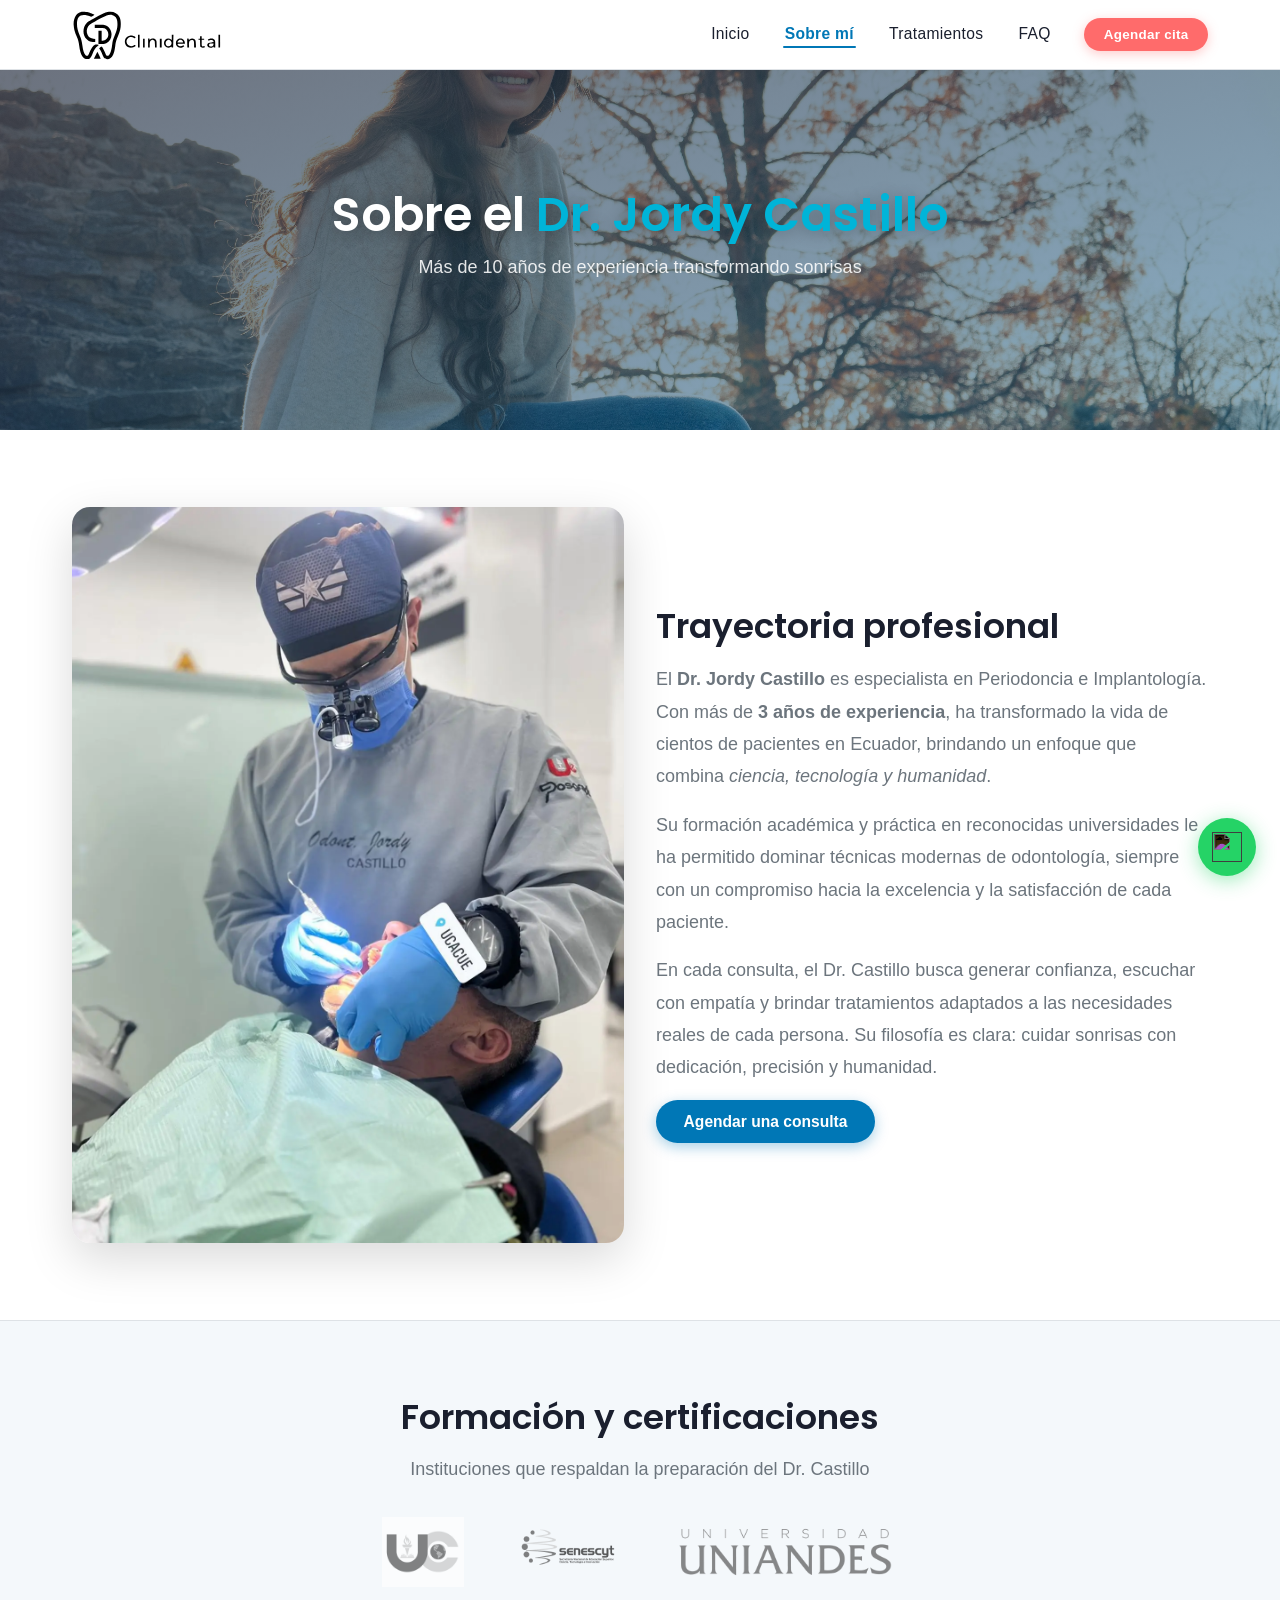
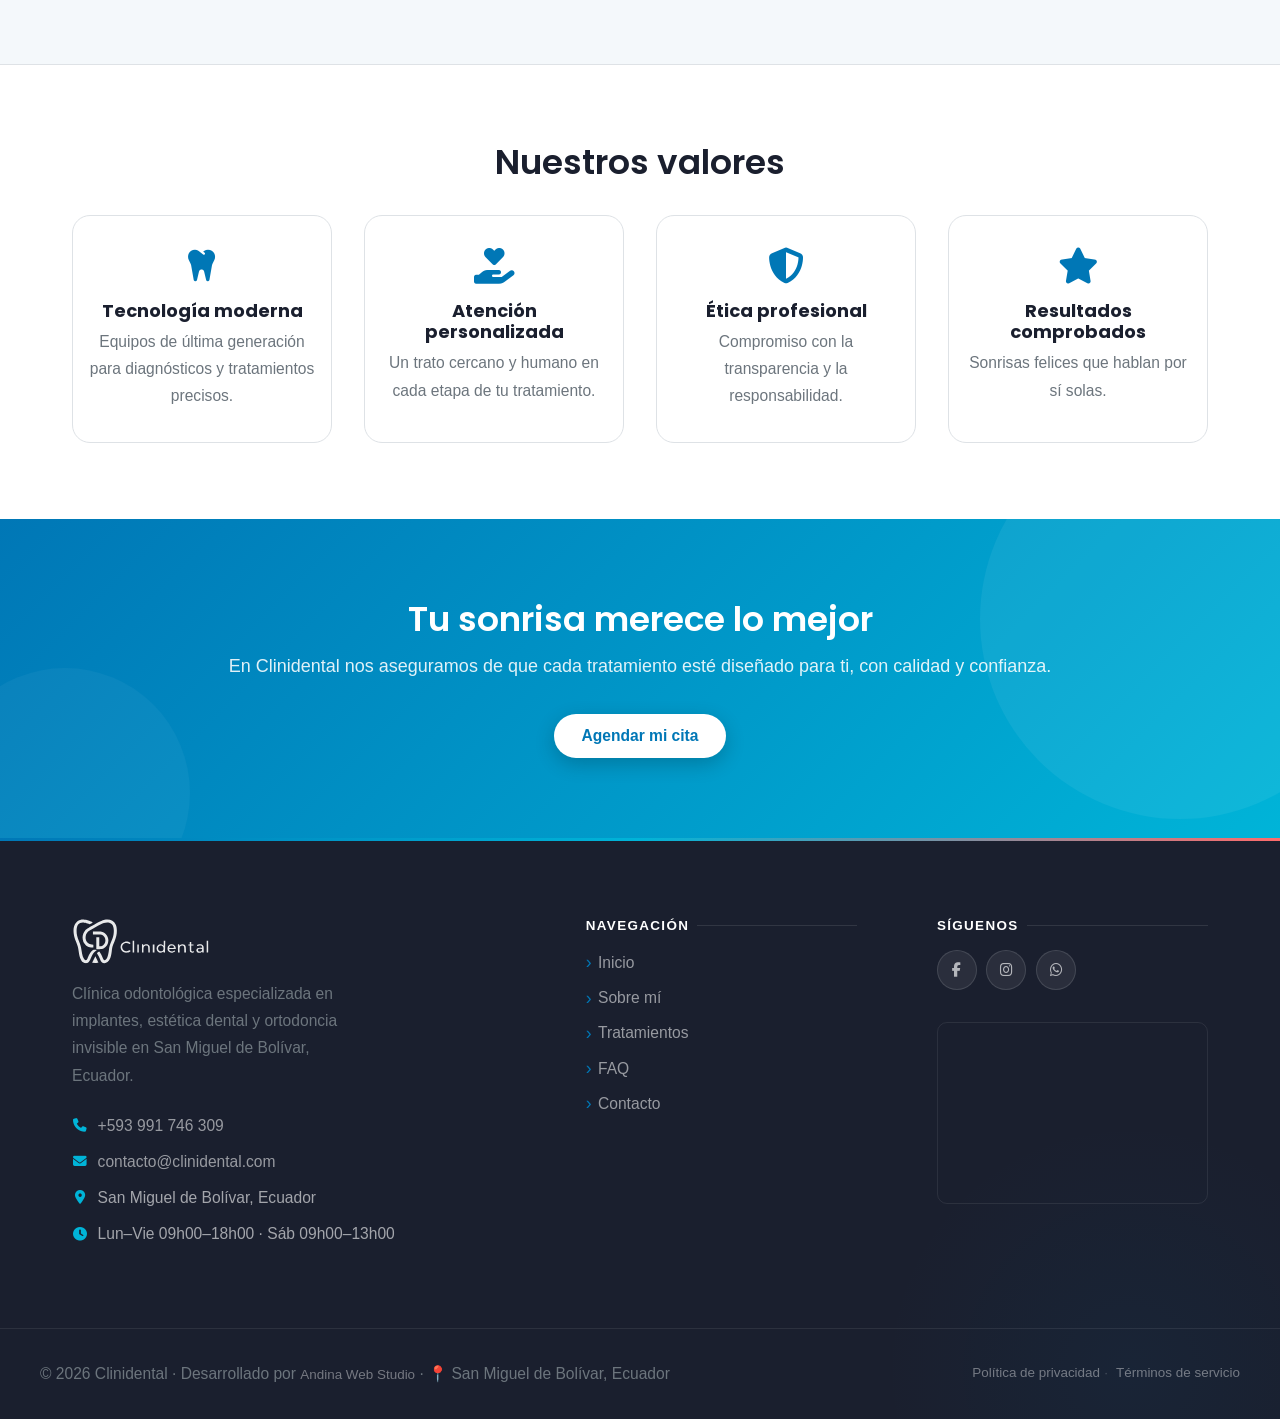
==== commit e1fdcdc7: "prototipo v4 corregido" ====
--- a/about.html
+++ b/about.html
@@ -10,7 +10,7 @@
         content="Conoce la trayectoria del Dr. Jordy Castillo, odontólogo principal de Clinidental. Formación, experiencia y valores en implantología y estética dental.">
     <meta property="og:title" content="Sobre el Dr. Jordy Castillo — Clinidental">
     <meta property="og:description"
-        content="Especialista en implantología y estética dental con más de 10 años de experiencia en Ecuador.">
+        content="Especialista en Periodoncia e Implantología con más de 3 años de experiencia en Ecuador.">
     <meta property="og:image" content="assets/img/doctor/doctor.webp">
     <meta property="og:type" content="website">
 
@@ -89,8 +89,8 @@
                 <div class="bio-content">
                     <h2 id="bio-title">Trayectoria profesional</h2>
                     <p>
-                        El <strong>Dr. Jordy Castillo</strong> es especialista en implantología y estética dental.
-                        Con más de <strong>10 años de experiencia</strong>, ha transformado la vida de cientos de
+                        El <strong>Dr. Jordy Castillo</strong> es especialista en Periodoncia e Implantología.
+                        Con más de <strong>3 años de experiencia</strong>, ha transformado la vida de cientos de
                         pacientes en Ecuador, brindando un enfoque que combina
                         <em>ciencia, tecnología y humanidad</em>.
                     </p>
@@ -176,59 +176,85 @@
 
     <!-- FOOTER -->
     <footer class="site-footer">
-        <div class="footer-inner container grid grid-3">
-
-            <div>
-                <h4>Clinidental</h4>
-                <p>San Miguel de Bolívar, Ecuador</p>
-                <p>Tel: <a href="tel:+593991746309">+593 991 746 309</a></p>
-                <p>Email: <a href="mailto:contacto@clinidental.com">contacto@clinidental.com</a></p>
-            </div>
-
-            <div>
-                <h4>Enlaces rápidos</h4>
-                <ul role="list" class="footer-links">
-                    <li><a href="about.html">Sobre mí</a></li>
-                    <li><a href="services.html">Tratamientos</a></li>
-                    <li><a href="faq.html">FAQ</a></li>
-                    <li><a href="contact.html">Contacto</a></li>
-                </ul>
-            </div>
-
-            <div>
-                <h4>Encuéntranos</h4>
-                <div class="footer-social">
-                    <a href="https://www.facebook.com/jordy.castillo.5?locale=es_LA"
-                        target="_blank" rel="noopener noreferrer" aria-label="Facebook">
-                        <i class="fab fa-facebook-f" aria-hidden="true"></i>
+        <div class="container">
+            <div class="footer-inner">
+
+                <!-- Marca + contacto -->
+                <div class="footer-brand">
+                    <a class="logo" href="index.html" aria-label="Ir al inicio">
+                        <img src="assets/img/logo/logo.svg" alt="Logotipo Clinidental" height="46">
                     </a>
-                    <a href="https://www.instagram.com/jordano_castill"
-                        target="_blank" rel="noopener noreferrer" aria-label="Instagram">
-                        <i class="fab fa-instagram" aria-hidden="true"></i>
-                    </a>
-                    <a href="https://wa.me/593991746309"
-                        target="_blank" rel="noopener noreferrer" aria-label="WhatsApp">
-                        <i class="fab fa-whatsapp" aria-hidden="true"></i>
-                    </a>
-                </div>
-                <div class="footer-map">
-                    <iframe
-                        src="https://www.google.com/maps/embed?pb=!1m18!1m12!1m3!1d3988.0449088263476!2d-79.04578632504445!3d-1.7083699362330471!2m3!1f0!2f0!3f0!3m2!1i1024!2i768!4f13.1!3m3!1m2!1s0x91d32300377db3b9%3A0xa3e906479cc55556!2sCLINIDENTAL!5e0!3m2!1ses-419!2sec!4v1757644639689!5m2!1ses-419!2sec"
-                        width="100%" height="250" style="border:0;" allowfullscreen="" loading="lazy"
-                        referrerpolicy="no-referrer-when-downgrade"
-                        title="Ubicación de Clinidental en Google Maps">
-                    </iframe>
-                </div>
-            </div>
-
-        </div>
+                    <p>Clínica odontológica especializada en implantes, estética dental y ortodoncia invisible en San Miguel de Bolívar, Ecuador.</p>
+                    <div class="footer-contact">
+                        <div class="footer-contact-item">
+                            <i class="fas fa-phone" aria-hidden="true"></i>
+                            <a href="tel:+593991746309">+593 991 746 309</a>
+                        </div>
+                        <div class="footer-contact-item">
+                            <i class="fas fa-envelope" aria-hidden="true"></i>
+                            <a href="mailto:contacto@clinidental.com">contacto@clinidental.com</a>
+                        </div>
+                        <div class="footer-contact-item">
+                            <i class="fas fa-map-marker-alt" aria-hidden="true"></i>
+                            <span>San Miguel de Bolívar, Ecuador</span>
+                        </div>
+                        <div class="footer-contact-item">
+                            <i class="fas fa-clock" aria-hidden="true"></i>
+                            <span>Lun–Vie 09h00–18h00 · Sáb 09h00–13h00</span>
+                        </div>
+                    </div>
+                </div>
+
+                <!-- Links rápidos -->
+                <div>
+                    <h4>Navegación</h4>
+                    <ul role="list" class="footer-links">
+                        <li><a href="index.html">Inicio</a></li>
+                        <li><a href="about.html">Sobre mí</a></li>
+                        <li><a href="services.html">Tratamientos</a></li>
+                        <li><a href="faq.html">FAQ</a></li>
+                        <li><a href="contact.html">Contacto</a></li>
+                    </ul>
+                </div>
+
+                <!-- Redes + mapa -->
+                <div>
+                    <h4>Síguenos</h4>
+                    <div class="footer-social">
+                        <a href="https://www.facebook.com/jordy.castillo.5?locale=es_LA"
+                            target="_blank" rel="noopener noreferrer" aria-label="Facebook">
+                            <i class="fab fa-facebook-f" aria-hidden="true"></i>
+                        </a>
+                        <a href="https://www.instagram.com/jordano_castill"
+                            target="_blank" rel="noopener noreferrer" aria-label="Instagram">
+                            <i class="fab fa-instagram" aria-hidden="true"></i>
+                        </a>
+                        <a href="https://wa.me/593991746309"
+                            target="_blank" rel="noopener noreferrer" aria-label="WhatsApp">
+                            <i class="fab fa-whatsapp" aria-hidden="true"></i>
+                        </a>
+                    </div>
+                    <div class="footer-map mt-md">
+                        <iframe
+                            src="https://www.google.com/maps/embed?pb=!1m18!1m12!1m3!1d3988.0449088263476!2d-79.04578632504445!3d-1.7083699362330471!2m3!1f0!2f0!3f0!3m2!1i1024!2i768!4f13.1!3m3!1m2!1s0x91d32300377db3b9%3A0xa3e906479cc55556!2sCLINIDENTAL!5e0!3m2!1ses-419!2sec!4v1757644639689!5m2!1ses-419!2sec"
+                            width="100%" height="180" style="border:0;" allowfullscreen="" loading="lazy"
+                            referrerpolicy="no-referrer-when-downgrade"
+                            title="Ubicación de Clinidental en Google Maps">
+                        </iframe>
+                    </div>
+                </div>
+
+            </div>
+        </div>
+
+        <hr class="footer-divider">
 
         <div class="footer-bottom container">
-            <p>📍 San Miguel - Bolívar - Ecuador</p>
-            <p>Desarrollado por <a href="https://github.com/alvaroveloz7" target="_blank" rel="noopener noreferrer">Alvaro Veloz</a></p>
-            <p>&copy; <span id="year"></span> Clinidental. Todos los derechos reservados.</p>
-            <a href="#" id="open-privacy">Política de privacidad</a> |
-            <a href="#" id="open-terms">Términos de servicio</a>
+            <p>&copy; <span id="year"></span> Clinidental &middot; Desarrollado por <a href="https://github.com/alvaroveloz7" target="_blank" rel="noopener noreferrer">Andina Web Studio</a> &middot; 📍 San Miguel de Bolívar, Ecuador</p>
+            <div class="footer-bottom-links">
+                <a href="#" id="open-privacy">Política de privacidad</a>
+                <a href="#" id="open-terms">Términos de servicio</a>
+            </div>
         </div>
     </footer>
 
@@ -299,4 +325,4 @@
 
 </body>
 
-</html>+</html>
--- a/css/base.css
+++ b/css/base.css
@@ -78,10 +78,12 @@
 
 html {
     font-size: 16px;
-    scroll-behavior: smooth;
-    /* Evita que el header sticky tape el contenido al saltar a anclas */
+    /* scroll-behavior: smooth eliminado del CSS para evitar el tirón
+       al combinar sticky header + hero 100dvh. El scroll suave se
+       maneja únicamente desde JS con scrollIntoView(), lo que da
+       control preciso sin jank entre secciones.                      */
     scroll-padding-top: var(--header-height);
-    -webkit-text-size-adjust: 100%; /* evita zoom de fuente en iOS al rotar */
+    -webkit-text-size-adjust: 100%;
 }
 
 body,
@@ -326,4 +328,4 @@
 }
 
 @media (max-width: 768px)  { .hide-mobile  { display: none !important; } }
-@media (min-width: 769px)  { .hide-desktop { display: none !important; } }+@media (min-width: 769px)  { .hide-desktop { display: none !important; } }
--- a/css/layout.css
+++ b/css/layout.css
@@ -379,60 +379,174 @@
 /* ── 5. FOOTER ──────────────────────────────────────────────── */
 
 .site-footer {
-    background: var(--color-light);
-    color: var(--color-dark);
-    padding-top: var(--space-lg);
-    border-top: 1px solid var(--color-border);
+    background: var(--color-dark);       /* fondo oscuro elegante      */
+    color: rgba(255, 255, 255, 0.65);
+    padding-top: var(--space-xl);
+    position: relative;
+    overflow: hidden;
+}
+
+/* Línea decorativa superior con gradiente de marca */
+.site-footer::before {
+    content: '';
+    position: absolute;
+    top: 0;
+    left: 0;
+    right: 0;
+    height: 3px;
+    background: linear-gradient(
+        90deg,
+        var(--color-primary) 0%,
+        var(--color-secondary) 50%,
+        var(--color-accent) 100%
+    );
+}
+
+/* Círculo decorativo de fondo */
+.site-footer::after {
+    content: '';
+    position: absolute;
+    width: 500px;
+    height: 500px;
+    border-radius: 50%;
+    background: radial-gradient(circle, rgba(0,119,182,0.06) 0%, transparent 70%);
+    bottom: -200px;
+    right: -100px;
+    pointer-events: none;
 }
 
 .footer-inner {
     display: grid;
-    grid-template-columns: repeat(auto-fit, minmax(200px, 1fr));
-    gap: var(--space-md);
+    grid-template-columns: 1.6fr 1fr 1fr;
+    gap: var(--space-xl);
     align-items: start;
-    padding-bottom: var(--space-lg);
-}
-
-/* Encabezados de columnas del footer */
+    padding-bottom: var(--space-xl);
+    position: relative;
+    z-index: 1;
+}
+
+/* Columna de marca — más ancha */
+.footer-brand {
+    display: flex;
+    flex-direction: column;
+    gap: var(--space-sm);
+}
+
+.footer-brand .logo img {
+    height: 46px;
+    width: auto;
+    /* Brillo para que el logo se vea bien sobre fondo oscuro */
+    filter: brightness(0) invert(1);
+    opacity: 0.9;
+}
+
+.footer-brand p {
+    font-size: var(--fs-sm);
+    color: rgba(255, 255, 255, 0.55);
+    line-height: 1.75;
+    max-width: 300px;
+    margin: 0;
+}
+
+/* Info de contacto en el footer */
+.footer-contact {
+    display: grid;
+    gap: 0.6rem;
+    margin-top: var(--space-xs);
+}
+
+.footer-contact-item {
+    display: flex;
+    align-items: center;
+    gap: 0.6rem;
+    font-size: var(--fs-sm);
+    color: rgba(255, 255, 255, 0.6);
+}
+
+.footer-contact-item i {
+    color: var(--color-secondary);
+    width: 16px;
+    text-align: center;
+    font-size: 0.85rem;
+    flex-shrink: 0;
+}
+
+.footer-contact-item a {
+    color: rgba(255, 255, 255, 0.6);
+    transition: color var(--transition);
+}
+
+.footer-contact-item a:hover {
+    color: var(--color-secondary);
+    transform: none;
+}
+
+/* Encabezados de columnas */
 .site-footer h4 {
-    font-size: var(--fs-sm);
+    font-family: var(--font-body);
+    font-size: var(--fs-xs);
     font-weight: 700;
-    color: var(--color-dark);
+    color: #fff;
     text-transform: uppercase;
-    letter-spacing: 0.06em;
+    letter-spacing: 0.10em;
     margin-bottom: var(--space-sm);
-    padding-bottom: 0.4rem;
-    border-bottom: 2px solid var(--color-primary);
-    display: inline-block;
+    display: flex;
+    align-items: center;
+    gap: 0.5rem;
+}
+
+/* Línea decorativa bajo el h4 */
+.site-footer h4::after {
+    content: '';
+    flex: 1;
+    height: 1px;
+    background: rgba(255, 255, 255, 0.1);
 }
 
 /* Links del footer */
 .site-footer a {
-    color: var(--color-muted);
+    color: rgba(255, 255, 255, 0.55);
     transition: color var(--transition), transform var(--transition);
     display: inline-block;
 }
 
 .site-footer a:hover {
-    color: var(--color-primary);
-    transform: translateX(3px);
-}
-
-/* Lista de links */
+    color: var(--color-secondary);
+    transform: translateX(4px);
+}
+
+/* Lista de links rápidos */
 .footer-links {
     display: grid;
-    gap: 0.5rem;
+    gap: 0.55rem;
 }
 
 .footer-links a {
     font-size: var(--fs-sm);
+    display: flex;
+    align-items: center;
+    gap: 0.4rem;
+}
+
+/* Flecha mini animada al hacer hover */
+.footer-links a::before {
+    content: '›';
+    color: var(--color-primary);
+    font-size: 1.1rem;
+    line-height: 1;
+    transition: transform var(--transition);
+    display: inline-block;
+}
+
+.footer-links a:hover::before {
+    transform: translateX(3px);
 }
 
 /* Redes sociales */
 .footer-social {
     display: flex;
     gap: 0.6rem;
-    margin-top: var(--space-xs);
+    margin-top: var(--space-sm);
     flex-wrap: wrap;
 }
 
@@ -440,24 +554,25 @@
     display: inline-flex;
     align-items: center;
     justify-content: center;
-    width: 38px;
-    height: 38px;
+    width: 40px;
+    height: 40px;
     border-radius: 50%;
-    background: var(--color-bg);
-    border: 1px solid var(--color-border);
-    color: var(--color-primary);
+    background: rgba(255, 255, 255, 0.07);
+    border: 1px solid rgba(255, 255, 255, 0.12);
+    color: rgba(255, 255, 255, 0.65);
     font-size: 0.9rem;
     transition: background var(--transition),
-                color var(--transition),
-                transform var(--transition),
-                box-shadow var(--transition);
+                color       var(--transition),
+                border-color var(--transition),
+                transform   var(--transition);
 }
 
 .footer-social a:hover {
     background: var(--color-primary);
+    border-color: var(--color-primary);
     color: #fff;
-    transform: translateY(-3px);
-    box-shadow: var(--shadow-md);
+    transform: translateY(-4px);
+    box-shadow: 0 6px 20px rgba(0, 119, 182, 0.4);
 }
 
 /* Mapa en el footer */
@@ -465,54 +580,116 @@
     margin-top: var(--space-sm);
     border-radius: var(--radius-md);
     overflow: hidden;
-    box-shadow: var(--shadow-sm);
+    border: 1px solid rgba(255, 255, 255, 0.08);
 }
 
 .footer-map iframe {
     display: block;
     width: 100%;
     border: 0;
-}
-
-/* Barra inferior del footer */
+    filter: grayscale(30%) invert(0%);
+    opacity: 0.85;
+    transition: opacity var(--transition);
+}
+
+.footer-map:hover iframe {
+    opacity: 1;
+    filter: none;
+}
+
+/* Divisor entre footer-inner y footer-bottom */
+.footer-divider {
+    border: none;
+    border-top: 1px solid rgba(255, 255, 255, 0.08);
+    margin: 0;
+    position: relative;
+    z-index: 1;
+}
+
+/* Barra inferior */
 .footer-bottom {
-    border-top: 1px solid var(--color-border);
-    padding: var(--space-sm) 0;
-    text-align: center;
-    font-size: var(--fs-xs);
-    color: var(--color-muted);
+    padding: var(--space-md) 0;
     display: flex;
     flex-wrap: wrap;
-    justify-content: center;
-    align-items: center;
-    gap: 0.4rem var(--space-sm);
+    justify-content: space-between;
+    align-items: center;
+    gap: 0.5rem var(--space-md);
+    position: relative;
+    z-index: 1;
 }
 
 .footer-bottom p {
     margin: 0;
-    color: var(--color-muted);
+    color: rgba(255, 255, 255, 0.35);
     font-size: var(--fs-xs);
 }
 
 .footer-bottom a {
-    color: var(--color-muted);
+    color: rgba(255, 255, 255, 0.4);
+    font-size: var(--fs-xs);
+    display: inline;
+    transition: color var(--transition);
+}
+
+.footer-bottom a:hover {
+    color: var(--color-secondary);
+    transform: none;
+}
+
+.footer-bottom-links {
+    display: flex;
+    gap: var(--space-sm);
+    align-items: center;
+}
+
+.footer-bottom-links a {
+    color: rgba(255, 255, 255, 0.4);
     font-size: var(--fs-xs);
     transition: color var(--transition);
-}
-
-.footer-bottom a:hover {
-    color: var(--color-primary);
-    transform: none;
+    position: relative;
+}
+
+.footer-bottom-links a:hover {
+    color: var(--color-secondary);
+}
+
+/* Separador entre links legales */
+.footer-bottom-links a:not(:last-child)::after {
+    content: '·';
+    position: absolute;
+    right: calc(-1 * var(--space-sm) / 2);
+    color: rgba(255, 255, 255, 0.2);
+}
+
+@media (max-width: 900px) {
+    .footer-inner {
+        grid-template-columns: 1fr 1fr;
+        gap: var(--space-lg);
+    }
+
+    .footer-brand {
+        grid-column: 1 / -1;
+    }
 }
 
 @media (max-width: 600px) {
     .footer-inner {
         grid-template-columns: 1fr;
+        gap: var(--space-md);
+    }
+
+    .footer-brand {
+        grid-column: auto;
     }
 
     .footer-bottom {
         flex-direction: column;
-        gap: 0.3rem;
+        text-align: center;
+        gap: 0.4rem;
+    }
+
+    .footer-bottom-links {
+        justify-content: center;
     }
 }
 
@@ -544,4 +721,4 @@
 .whatsapp-float:hover {
     transform: scale(1.12) translateY(-2px);
     box-shadow: 0 8px 28px rgba(37, 211, 102, 0.55);
-}+}
--- a/css/components.css
+++ b/css/components.css
@@ -1224,4 +1224,4 @@
 @keyframes fadeSlideIn {
     from { opacity: 0; transform: translateY(14px); }
     to   { opacity: 1; transform: translateY(0); }
-}+}
--- a/css/utilities.css
+++ b/css/utilities.css
@@ -294,4 +294,4 @@
     .text-center-mobile { text-align: center !important; }
     .w-100-mobile       { width: 100% !important; }
     .flex-col-mobile    { flex-direction: column !important; }
-}+}
--- a/css/themes.css
+++ b/css/themes.css
@@ -303,4 +303,4 @@
 
 .bg-primary   { background: var(--color-primary) !important; color: #fff !important; }
 .bg-light     { background: var(--color-light)   !important; }
-.bg-white     { background: var(--color-bg)      !important; }+.bg-white     { background: var(--color-bg)      !important; }
